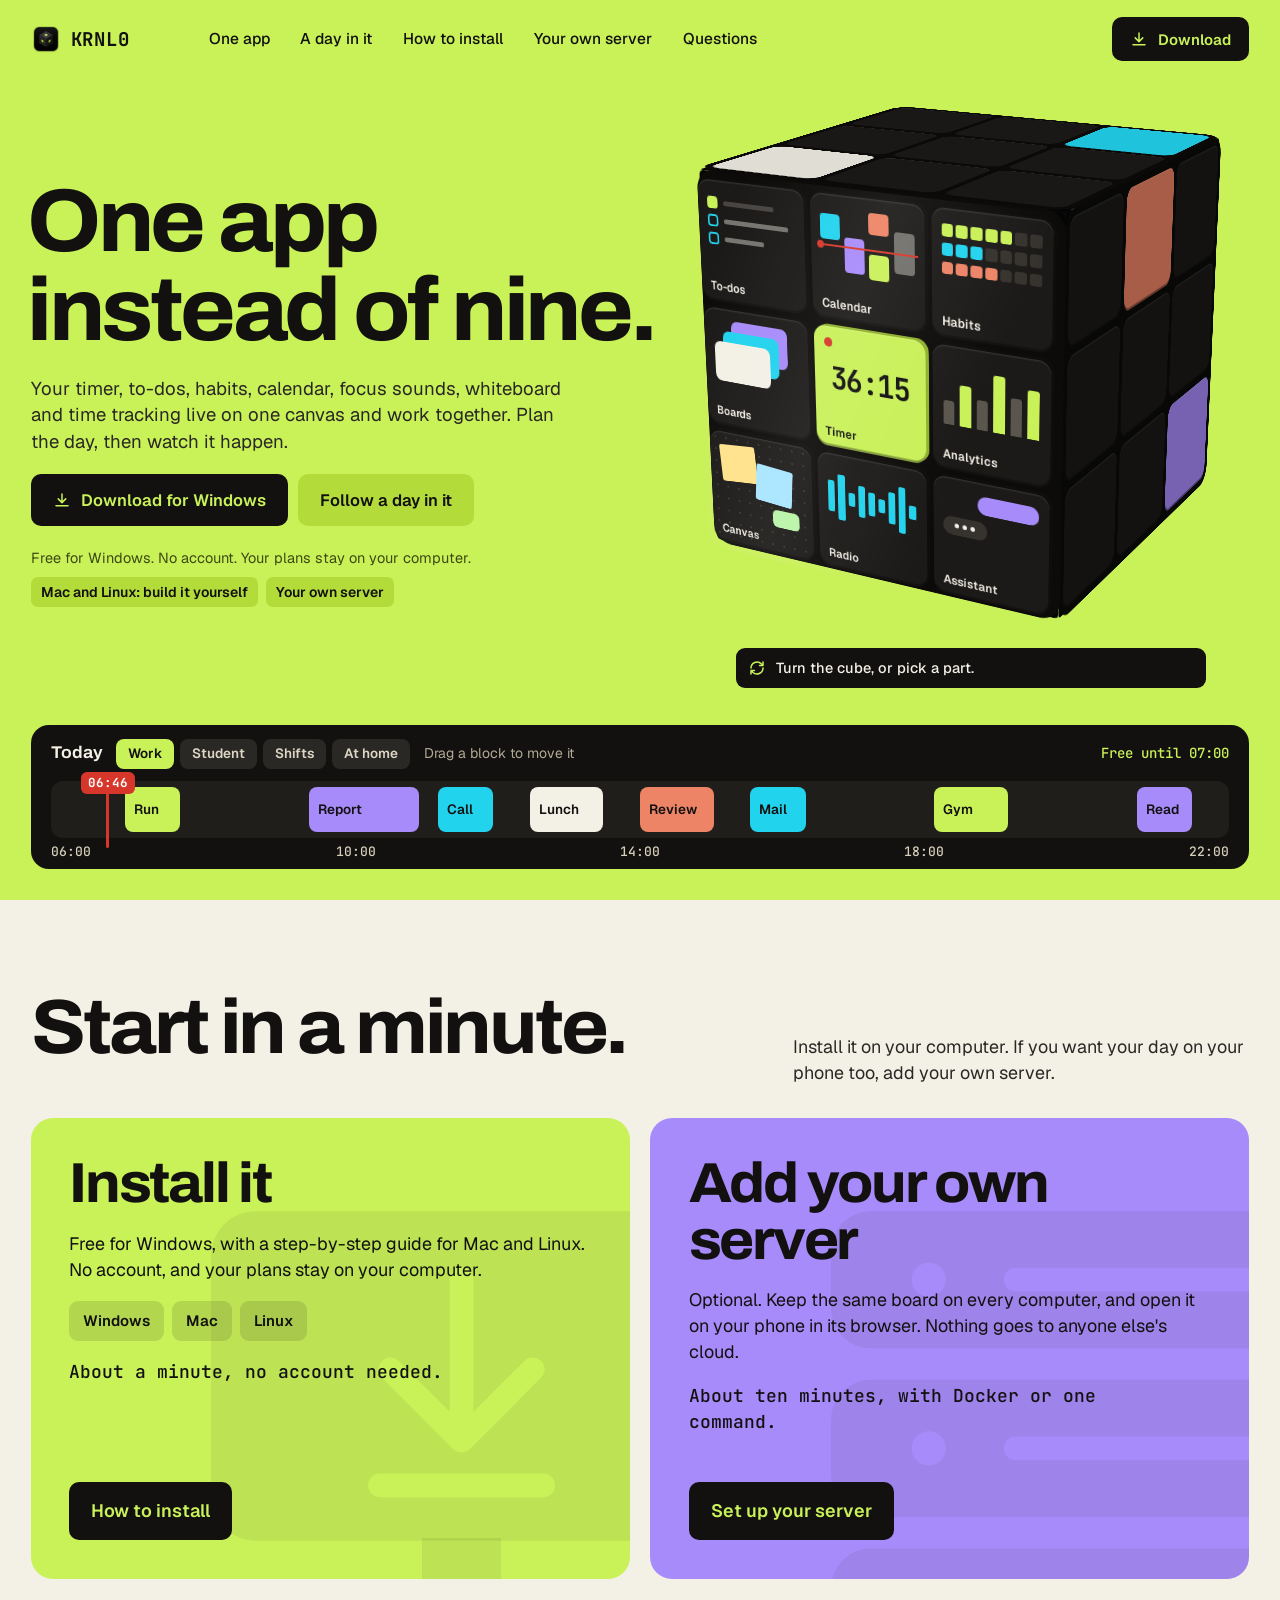
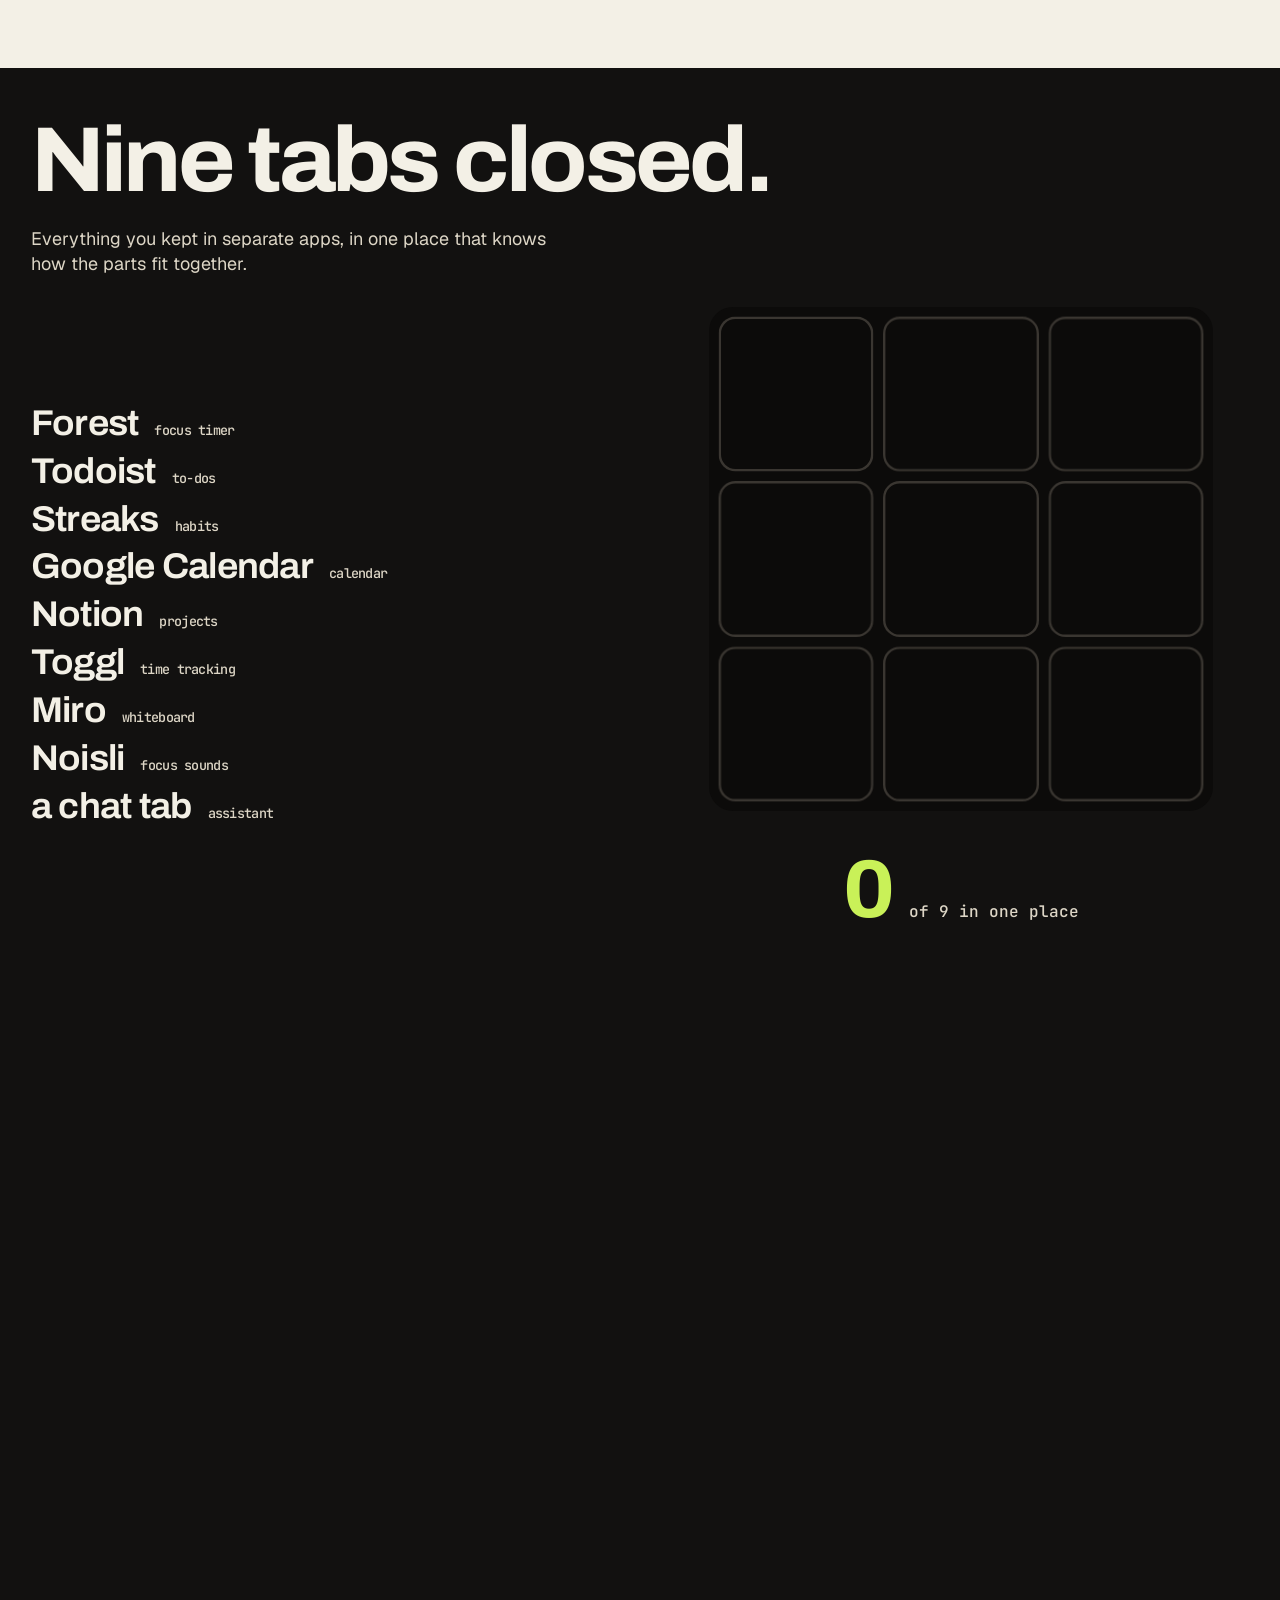
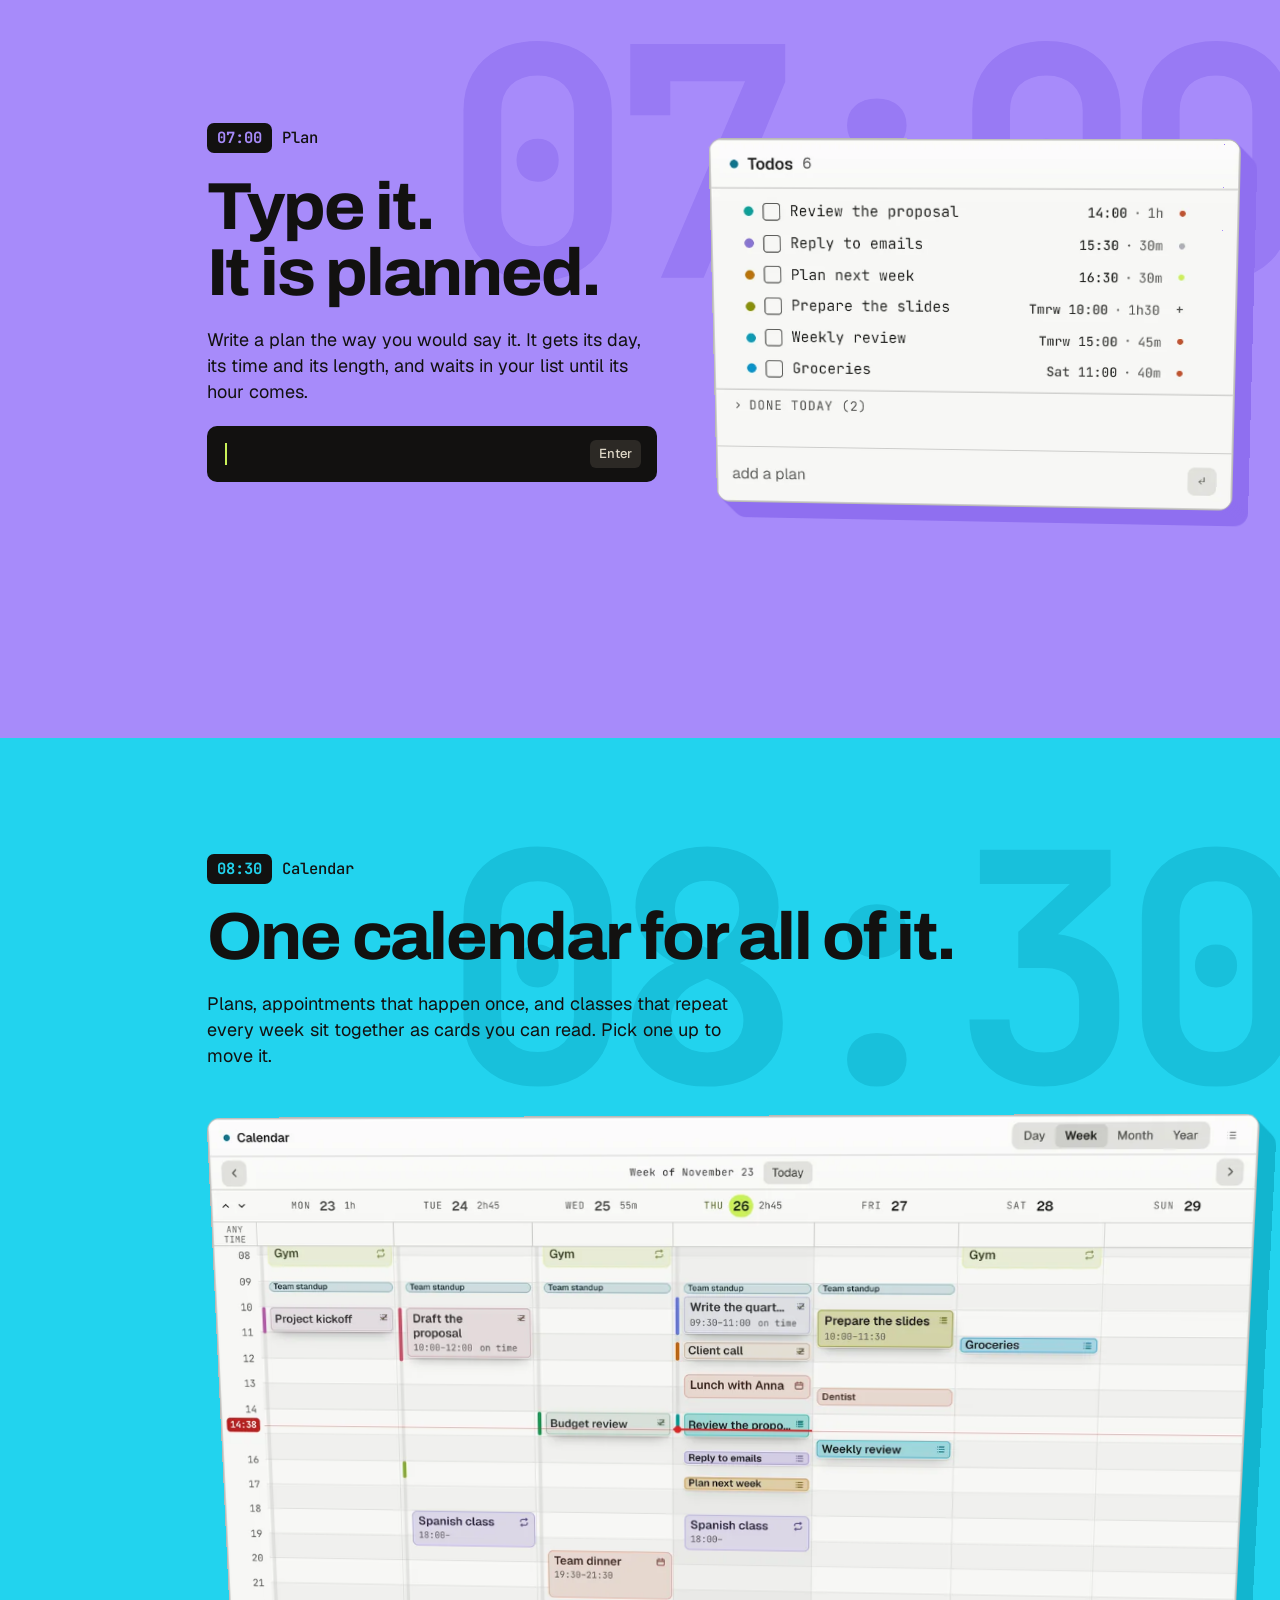
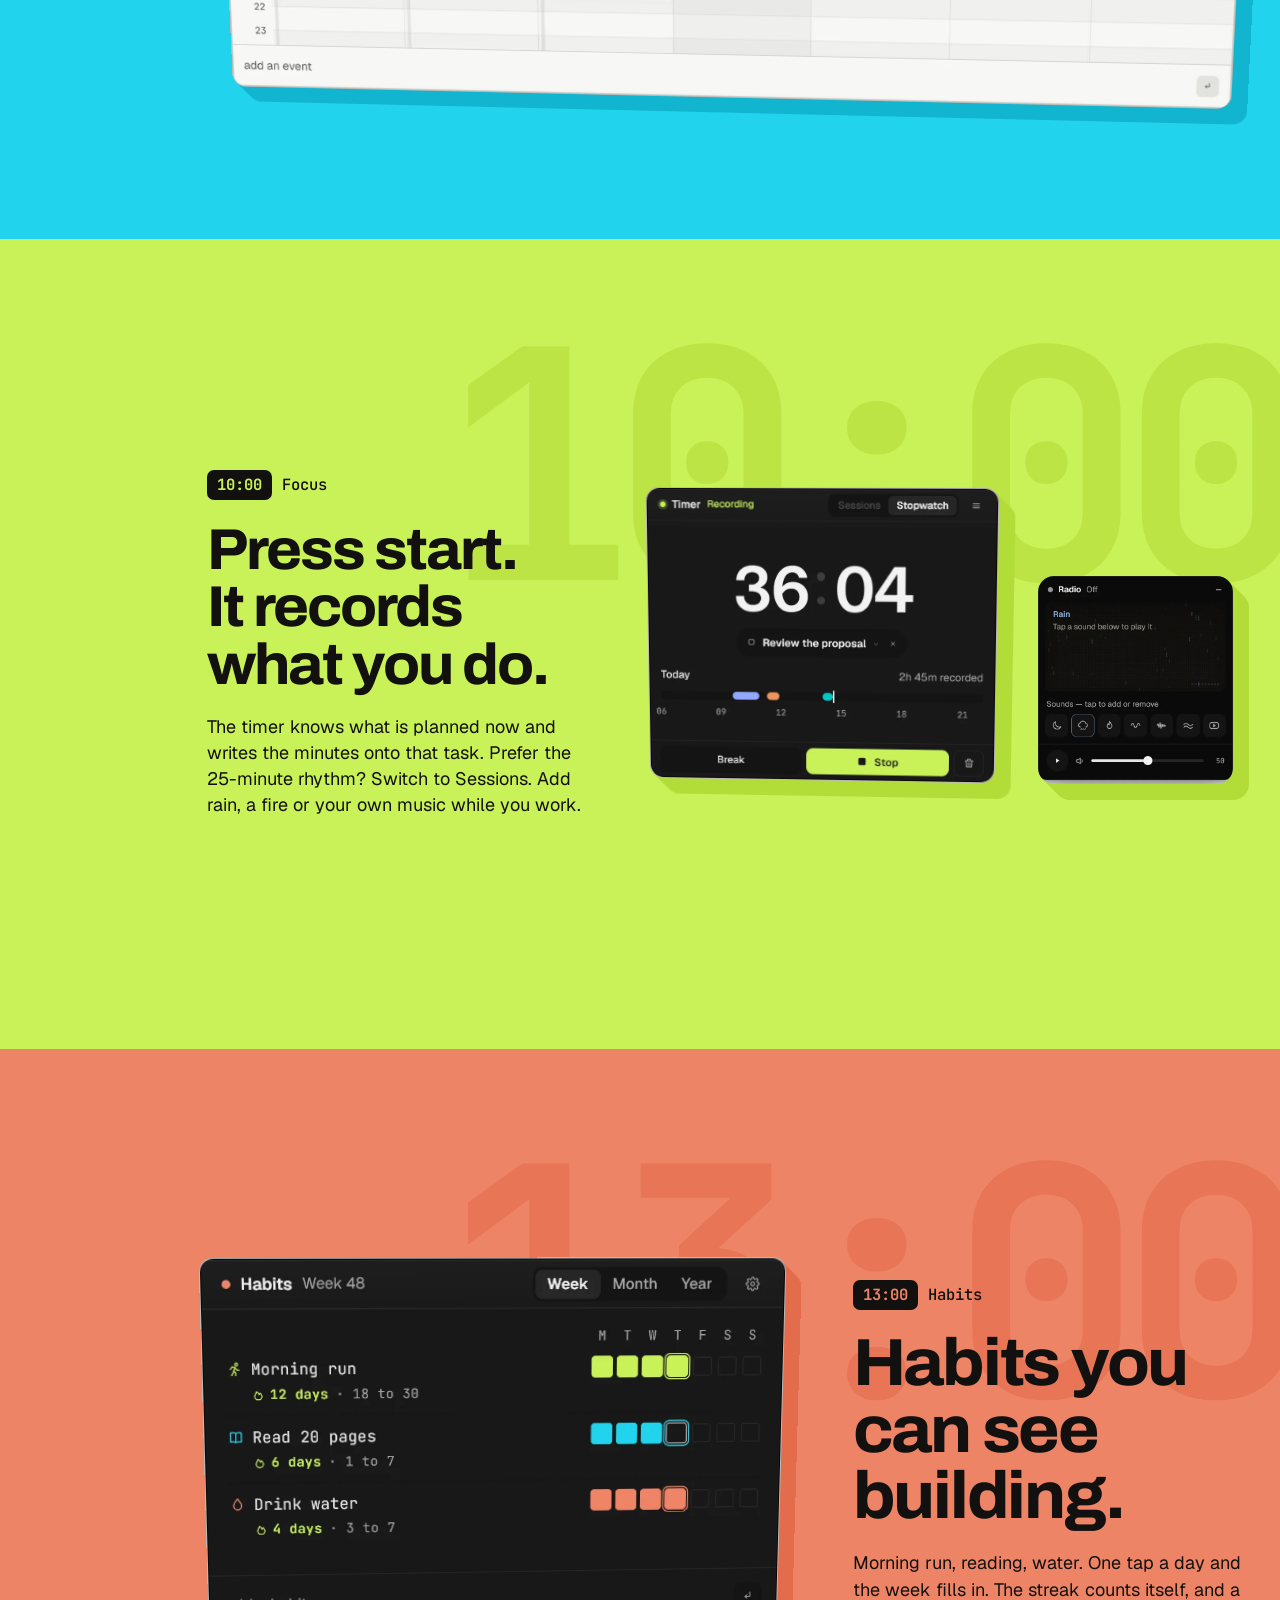
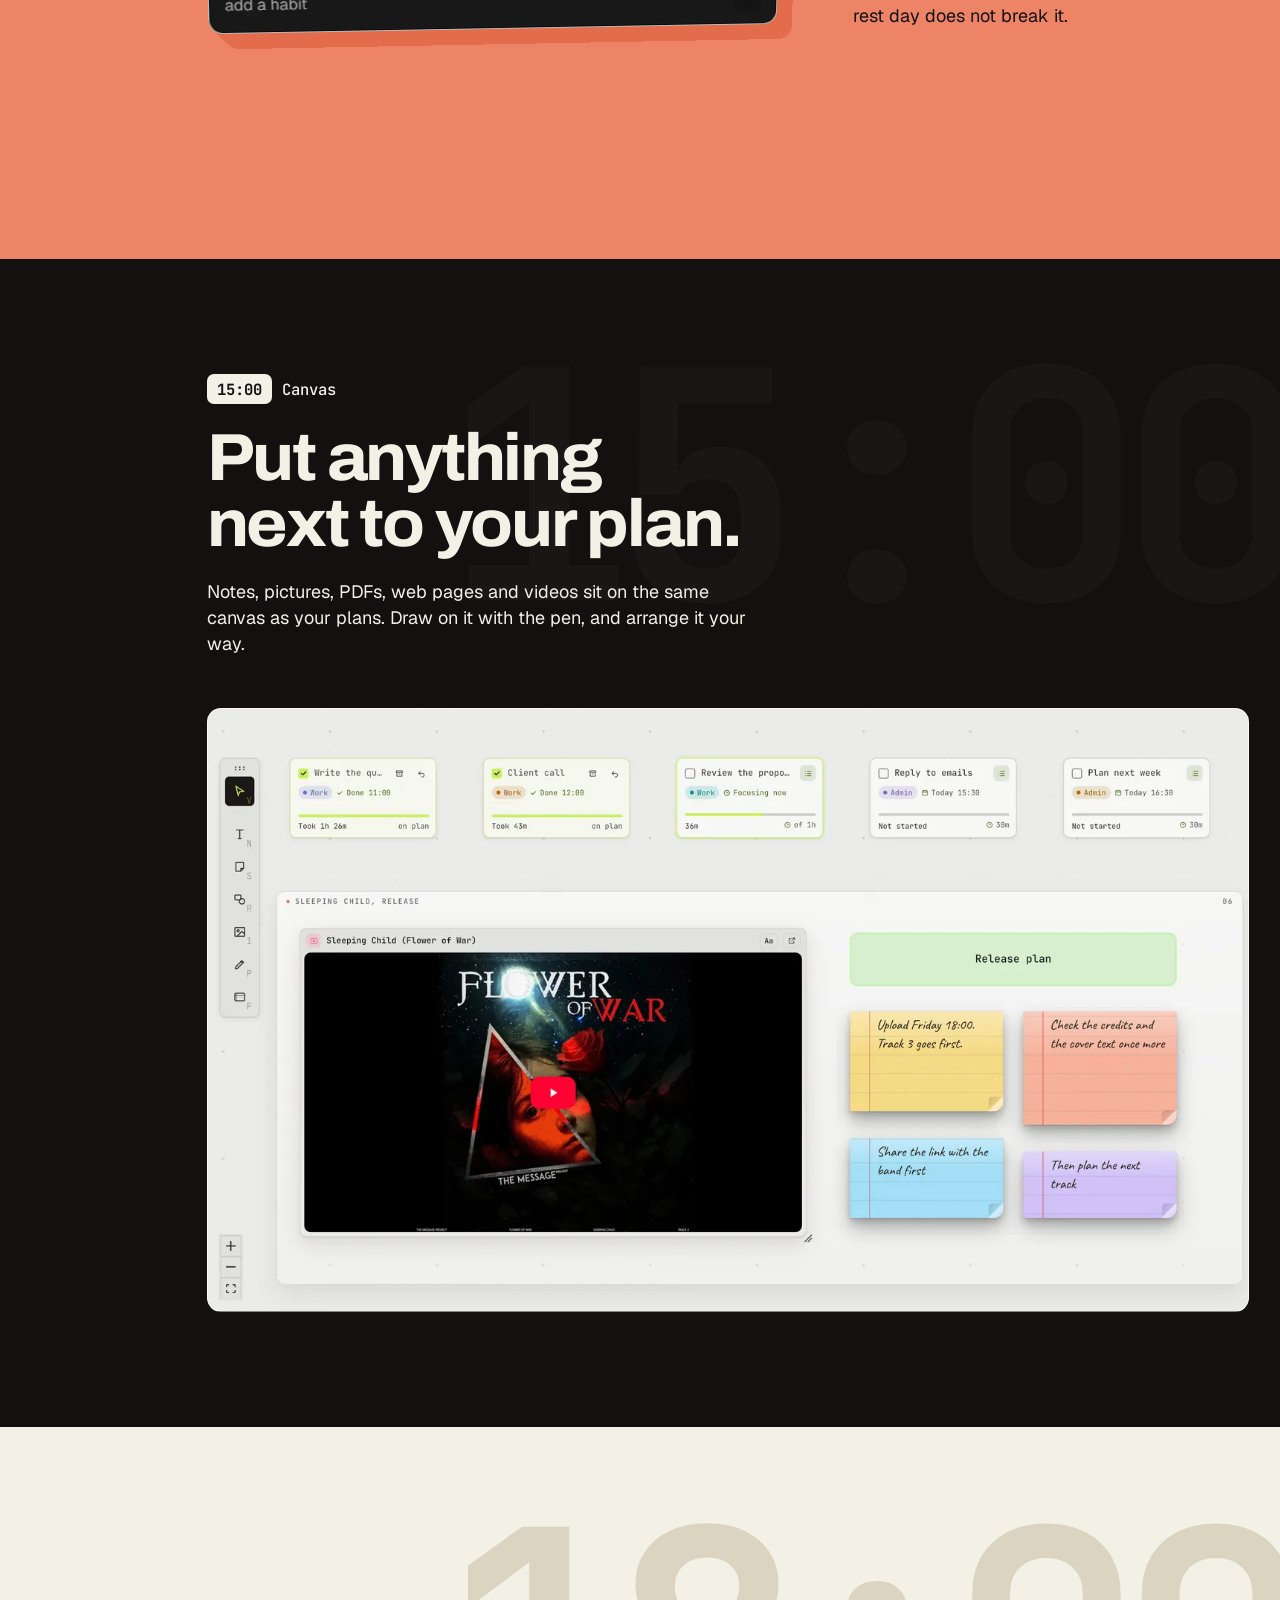
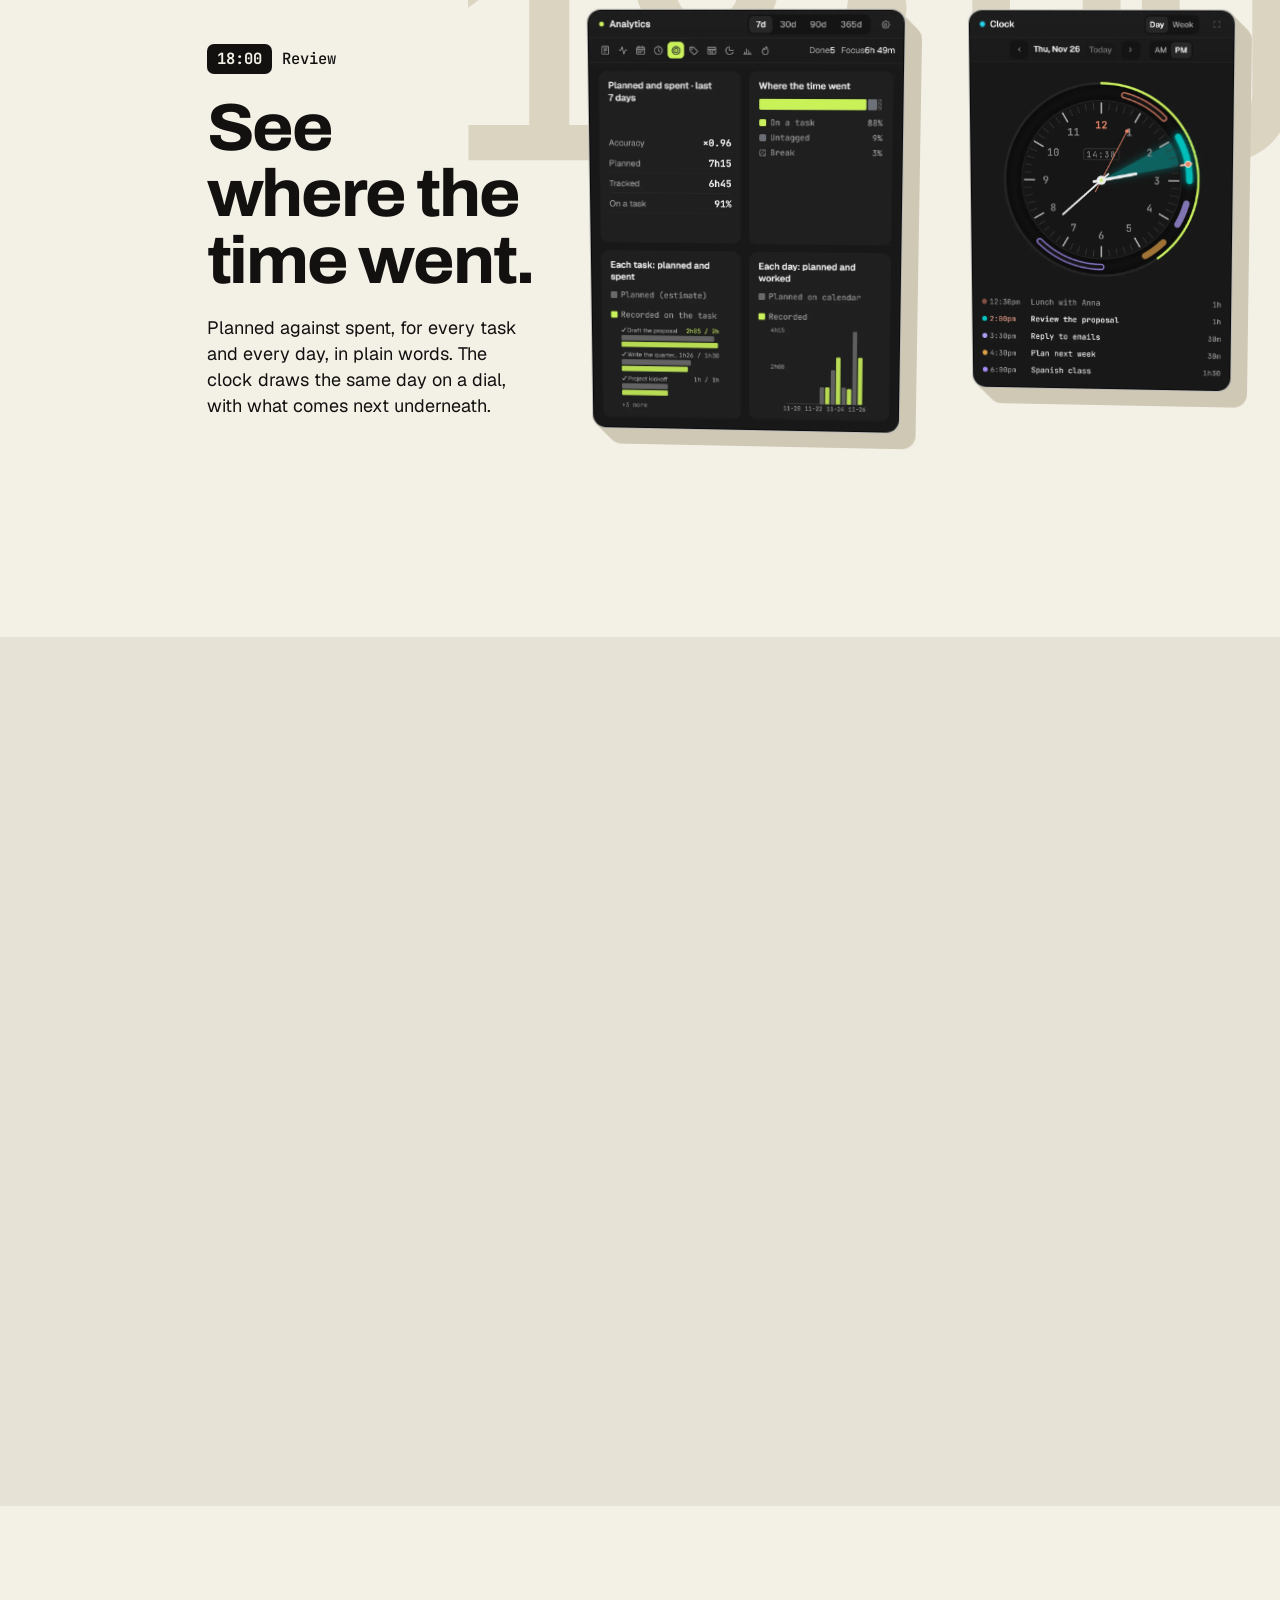
==== index.html @ 20a1cc2c "Merge pull request #6 from theMindDeveloper/chore/krnl0-0.16.0 chore(krnl0): version 0.16.0 and its " ====
<!doctype html>
<html lang="en">
<head>
<meta charset="utf-8">
<meta name="viewport" content="width=device-width, initial-scale=1">
<title>KRNL0: your whole day on one canvas</title>
<meta name="description" content="KRNL0 puts your timer, to-do list, habits, calendar, clock, focus sounds and time analytics on one canvas, working together. Free, no account, and your plans stay on your computer.">
<link rel="icon" href="assets/krnl0-logo-128.png">
<meta name="theme-color" content="#c9f158">
<meta name="color-scheme" content="light">
<meta name="author" content="theMindDeveloper">
<meta property="og:type" content="website">
<meta property="og:url" content="https://krnl0.com/">
<link rel="canonical" href="https://krnl0.com/">
<meta property="og:site_name" content="KRNL0">
<meta property="og:title" content="KRNL0: your whole day on one canvas">
<meta property="og:description" content="Timer, to-dos, habits, calendar, clock, focus sounds and analytics in one app, working together. Free, no account, and your plans stay on your computer.">
<meta property="og:image" content="https://krnl0.com/assets/og-3.jpg">
<meta property="og:image:width" content="1200">
<meta property="og:image:height" content="630">
<meta property="og:image:alt" content="KRNL0: plan the day, watch it happen. Timer, to-dos, habits, calendar, clock, radio and analytics on one canvas">
<meta name="twitter:card" content="summary_large_image">
<meta name="twitter:title" content="KRNL0: your whole day on one canvas">
<meta name="twitter:description" content="Timer, to-dos, habits, calendar and clock in one app. Free, no account, private.">
<meta name="twitter:image" content="https://krnl0.com/assets/og-3.jpg">
<meta http-equiv="Content-Security-Policy" content="default-src 'self'; script-src 'self' 'unsafe-inline'; style-src 'self' 'unsafe-inline'; font-src 'self' data:; img-src 'self' data: blob:; media-src 'self' blob:; frame-src 'self'; connect-src 'self' https://api.github.com; object-src 'none'; base-uri 'self'; form-action 'none'">
<meta name="referrer" content="strict-origin-when-cross-origin">
<link rel="apple-touch-icon" href="assets/krnl0-logo-180.png">

<link rel="preload" href="assets/fonts/archivo-latin.woff2" as="font" type="font/woff2" crossorigin>
<link rel="preload" href="assets/fonts/geist-latin.woff2" as="font" type="font/woff2" crossorigin>
<link rel="stylesheet" href="site.css?v=d5a4dc9a04">
<script>document.documentElement.classList.add('js')</script>
<script type="application/ld+json">{"@context":"https://schema.org","@type":"SoftwareApplication","name":"KRNL0","applicationCategory":"ProductivityApplication","operatingSystem":"Windows, macOS, Linux","offers":{"@type":"Offer","price":"0","priceCurrency":"EUR"},"description":"Timer, to-dos, habits, calendar, clock, focus sounds and analytics on one canvas, working together. Free, no account, and your plans stay on your computer.","author":{"@type":"Person","name":"theMindDeveloper","url":"https://github.com/theMindDeveloper"},"downloadUrl":"https://github.com/theMindDeveloper/krnl0/releases/latest","softwareVersion":"0.16.0"}</script>
</head>
<body>
<a class="skip" href="#main">Skip to content</a>

<header class="nav" id="top">
  <a class="brand" href="#top" aria-label="KRNL0, back to the top"><img src="assets/krnl0-logo-128.png" width="30" height="30" alt=""><span>KRNL0</span></a>
  <nav class="nav-links" aria-label="Main">
    <a href="#replaces">One app</a>
    <a href="#day">A day in it</a>
    <a href="download.html">How to install</a>
    <a href="server.html">Your own server</a>
    <a href="#faq">Questions</a>
  </nav>
  <button type="button" class="nav-menu" aria-label="More links" aria-expanded="false" aria-controls="nav-sheet"><svg viewBox="0 0 24 24" aria-hidden="true"><circle cx="5" cy="12" r="2"/><circle cx="12" cy="12" r="2"/><circle cx="19" cy="12" r="2"/></svg></button>
  <a class="btn btn-sm" href="download.html"><svg class="ico" viewBox="0 0 24 24" aria-hidden="true"><path d="M12 4v11M7 10.5l5 5 5-5M4 19.5h16"/></svg>Download</a>
  <div class="nav-sheet" id="nav-sheet" hidden>
    <a href="#replaces">One app</a>
    <a href="#day">A day in it</a>
    <a href="download.html">How to install</a>
    <a href="server.html">Your own server</a>
    <a href="#faq">Questions</a>
    <a href="privacy.html">Privacy</a>
  </div>
</header>

<main id="main">

<!-- ═══ HERO: the cube of nine apps, and a day you can drag ═══ -->
<section class="hero" aria-labelledby="title">
  <div class="hero-main">
    <div class="hero-copy">
      <h1 id="title" class="lines"><span class="line"><span data-line style="--i:0">One app</span></span> <span class="line"><span data-line style="--i:1">instead of nine.</span></span></h1>
      <p class="lead" data-load style="--d:420ms"><span class="lead-long">Your timer, to-dos, habits, calendar, focus sounds, whiteboard and time tracking live on one canvas and work together. Plan the day, then watch it happen.</span><span class="lead-short">Timer, to-dos, habits and calendar, together on one canvas.</span></p>
      <div class="actions" data-load style="--d:500ms">
        <a class="btn" data-dl href="https://github.com/theMindDeveloper/krnl0/releases/latest"><svg class="ico" viewBox="0 0 24 24" aria-hidden="true"><path d="M12 4v11M7 10.5l5 5 5-5M4 19.5h16"/></svg>Download for Windows</a>
        <a class="btn btn-onacid" href="#day">Follow a day in it</a>
      </div>
      <p class="meta" data-load style="--d:560ms">Free for Windows. No account. Your plans stay on your computer.<span class="meta-links"><a class="chip-link" href="download.html">Mac and Linux: build it yourself</a><a class="chip-link" href="server.html">Your own server</a></span></p>
    </div>

    <div class="cube-col">
      <div class="cube-scene" id="cube-scene">
        <div class="cube-floor" aria-hidden="true"></div>
        <div class="cube" id="cube" role="group" aria-label="The nine parts of KRNL0 on one cube. Drag to turn it, or pick a part.">
          <div class="face f-front">
            <a class="t t-todo" href="#plan" data-tile="todo" data-say="To-dos: every plan has its day, its time and its length"><span class="row done"><i></i><b style="width:58%"></b></span><span class="row tick"><i></i><b style="width:74%"></b></span><span class="row"><i></i><b style="width:46%"></b></span><em>To-dos</em></a>
            <a class="t t-cal" href="#calendar" data-tile="cal" data-say="Calendar: plans, events and classes on one calendar"><span class="grid"><i class="b1"></i><i class="b2"></i><i class="b3"></i><i class="b4"></i><i class="b5"></i><u></u></span><em>Calendar</em></a>
            <a class="t t-habit" href="#habits" data-tile="habit" data-say="Habits: one tap a day, and the streak counts itself"><span class="sq a"><i class="on"></i><i class="on"></i><i class="on"></i><i class="on"></i><i class="on"></i><i class="pop"></i><i></i></span><span class="sq c"><i class="on"></i><i class="on"></i><i class="on"></i><i class="pop"></i><i></i><i></i><i></i></span><span class="sq r"><i class="on"></i><i class="on"></i><i class="on"></i><i class="on"></i><i class="pop"></i><i></i><i></i></span><em>Habits</em></a>
            <a class="t t-boards" href="#canvas" data-tile="boards" data-say="Boards: one board per project, each with its own plans"><span class="stack"><i></i><i></i><i></i></span><em>Boards</em></a>
            <a class="t t-timer" href="#focus" data-tile="timer" data-say="Timer: it records what you are doing, minute by minute"><span class="rec"></span><strong class="digits" data-digits>36:12</strong><em>Timer</em></a>
            <a class="t t-stats" href="#review" data-tile="stats" data-say="Analytics: planned against spent, in plain words"><span class="bars"><i style="--h:38%"></i><i style="--h:64%"></i><i style="--h:46%"></i><i style="--h:88%"></i><i style="--h:58%"></i><i style="--h:74%"></i></span><em>Analytics</em></a>
            <a class="t t-canvas" href="#canvas" data-tile="canvas" data-say="Canvas: notes, pictures and files next to your plans"><span class="note n1"></span><span class="note n2"></span><span class="note n3"></span><em>Canvas</em></a>
            <a class="t t-radio" href="#focus" data-tile="radio" data-say="Radio: rain, fire or your own music while you work"><span class="wave"><i></i><i></i><i></i><i></i><i></i><i></i><i></i><i></i><i></i></span><em>Radio</em></a>
            <a class="t t-ask" href="#faq" data-tile="ask" data-say="Assistant: ask in plain words, if you like"><span class="bub you"></span><span class="bub it"><i></i><i></i><i></i></span><em>Assistant</em></a>
          </div>
          <div class="face f-top" aria-hidden="true"><i></i><i></i><i class="k-cyan"></i><i></i><i></i><i></i><i class="k-paper"></i><i></i><i></i></div>
          <div class="face f-right" aria-hidden="true"><i></i><i class="k-rust"></i><i></i><i></i><i></i><i></i><i></i><i></i><i class="k-purple"></i></div>
          <div class="face f-left" aria-hidden="true"><i class="k-purple"></i><i></i><i></i><i></i><i class="k-acid"></i><i></i><i></i><i></i><i class="k-cyan"></i></div>
          <div class="face f-back" aria-hidden="true"><i></i><i class="k-cyan"></i><i></i><b class="wm">KRNL0</b><b class="ver">Version <span data-krnl-v>0.16.0</span></b><i class="k-rust"></i></div>
          <div class="face f-bottom" aria-hidden="true"><i></i><i></i><i></i><i class="k-rust"></i><i></i><i class="k-paper"></i><i></i><i></i><i></i></div>
          <div class="core" aria-hidden="true"><i></i><i></i><i></i><i></i><i></i><i></i><b></b><b></b><b></b><b></b><b></b><b></b><b></b><b></b></div>
        </div>
      </div>
      <p class="cube-say" id="cube-say" aria-live="off"><svg viewBox="0 0 24 24" aria-hidden="true"><path d="M4 12a8 8 0 0 1 13.7-5.6L20 8.6M20 4v4.6h-4.6M20 12a8 8 0 0 1-13.7 5.6L4 15.4M4 20v-4.6h4.6"/></svg><span>Turn the cube, or pick a part.</span></p>
    </div>
  </div>

  <div class="strip" id="strip" data-load style="--d:640ms">
    <div class="strip-head"><b>Today</b><div class="strip-set" role="group" aria-label="Show a different day"><button type="button" data-set="work" aria-pressed="true">Work</button><button type="button" data-set="student" aria-pressed="false">Student</button><button type="button" data-set="shifts" aria-pressed="false">Shifts</button><button type="button" data-set="home" aria-pressed="false">At home</button></div><span class="strip-hint">Drag a block to move it</span><output class="strip-out" id="strip-out">Review the proposal, 14:00 to 15:00</output></div>
    <div class="strip-pan"><div class="strip-in">
    <div class="strip-track" id="strip-track">
      <button type="button" class="blk" data-s="7" data-e="7.75" style="--s:7;--e:7.75;--c:var(--acid)" data-n="Run">Run</button>
      <button type="button" class="blk" data-s="9.5" data-e="11" style="--s:9.5;--e:11;--c:var(--purple)" data-n="Quarterly report">Report</button>
      <button type="button" class="blk" data-s="11.25" data-e="12" style="--s:11.25;--e:12;--c:var(--cyan)" data-n="Client call">Call</button>
      <button type="button" class="blk" data-s="12.5" data-e="13.5" style="--s:12.5;--e:13.5;--c:var(--paper)" data-n="Lunch with Anna">Lunch</button>
      <button type="button" class="blk" data-s="14" data-e="15" style="--s:14;--e:15;--c:var(--rust)" data-n="Review the proposal">Review</button>
      <button type="button" class="blk" data-s="15.5" data-e="16.25" style="--s:15.5;--e:16.25;--c:var(--cyan)" data-n="Emails">Mail</button>
      <button type="button" class="blk" data-s="18" data-e="19" style="--s:18;--e:19;--c:var(--acid)" data-n="Gym">Gym</button>
      <button type="button" class="blk" data-s="20.75" data-e="21.5" style="--s:20.75;--e:21.5;--c:var(--purple)" data-n="Read">Read</button>
      <b class="strip-now" id="strip-now" aria-hidden="true">now</b>
    </div>
    <div class="strip-scale" aria-hidden="true"><span>06:00</span><span>10:00</span><span>14:00</span><span>18:00</span><span>22:00</span></div>
    </div></div>
    <p class="strip-note">Drag a block, or swipe to see the whole day.</p>
  </div>
</section>

<!-- ═══ TWO WAYS TO START ═══ -->
<section class="start" id="start" aria-labelledby="start-h">
  <div class="start-head">
    <h2 id="start-h">Start in a minute.</h2>
    <p>Install it on your computer. If you want your day on your phone too, add your own server.</p>
  </div>
  <div class="start-cards">
    <article class="start-card c1">
      <svg class="start-art art-install" viewBox="0 0 400 380" aria-hidden="true" focusable="false">
        <rect x="10" y="10" width="380" height="250" rx="34"/>
        <rect x="170" y="258" width="60" height="56" />
        <rect x="100" y="306" width="200" height="30" rx="15"/>
        <path class="art-cut" d="M200 62v122M146 130l54 54 54-54M138 218h124"/>
      </svg>
      <h3>Install it</h3>
      <p>Free for Windows, with a step-by-step guide for Mac and Linux. No account, and your plans stay on your computer.</p>
      <div class="start-chips"><a href="download.html#windows">Windows</a><a href="download.html#mac">Mac</a><a href="download.html#linux">Linux</a></div>
      <p class="start-time">About a minute, no account needed.</p>
      <a class="btn" href="download.html">How to install</a>
    </article>
    <article class="start-card c2">
      <svg class="start-art art-server" viewBox="0 0 400 380" aria-hidden="true" focusable="false">
        <rect x="10" y="10" width="380" height="104" rx="30"/>
        <rect x="10" y="138" width="380" height="104" rx="30"/>
        <rect x="10" y="266" width="380" height="104" rx="30"/>
        <g class="art-cut"><path d="M150 62h190M150 190h190M150 318h190"/><circle class="art-dot" cx="84" cy="62" r="13"/><circle class="art-dot" cx="84" cy="190" r="13"/><circle class="art-dot" cx="84" cy="318" r="13"/></g>
      </svg>
      <h3>Add your own server</h3>
      <p>Optional. Keep the same board on every computer, and open it on your phone in its browser. Nothing goes to anyone else's cloud.</p>
      <p class="start-time">About ten minutes, with Docker or one command.</p>
      <a class="btn" href="server.html">Set up your server</a>
    </article>
  </div>
</section>

<!-- ═══ ONE APP INSTEAD OF NINE ═══ -->
<section class="nine" id="replaces" aria-labelledby="nine-h">
  <div class="nine-pin">
    <div class="nine-head">
      <h2 id="nine-h">Nine tabs closed.</h2>
      <p>Everything you kept in separate apps, in one place that knows how the parts fit together.</p>
    </div>
    <div class="nine-cols">
      <ol class="was" aria-label="Apps you may be using today">
        <li><s>Forest</s><span>focus timer</span></li>
        <li><s>Todoist</s><span>to-dos</span></li>
        <li><s>Streaks</s><span>habits</span></li>
        <li><s>Google Calendar</s><span>calendar</span></li>
        <li><s>Notion</s><span>projects</span></li>
        <li><s>Toggl</s><span>time tracking</span></li>
        <li><s>Miro</s><span>whiteboard</span></li>
        <li><s>Noisli</s><span>focus sounds</span></li>
        <li><s>a chat tab</s><span>assistant</span></li>
      </ol>
      <div class="one">
        <div class="grid9-fit fit" style="--w:420;--h:420">
          <ul class="grid9" aria-label="The parts of KRNL0">
            <li data-tile="todo" data-k="1">To-dos</li>
            <li data-tile="cal" data-k="3">Calendar</li>
            <li data-tile="habit" data-k="2">Habits</li>
            <li data-tile="boards" data-k="4">Boards</li>
            <li data-tile="timer" data-k="0">Timer</li>
            <li data-tile="stats" data-k="5">Analytics</li>
            <li data-tile="canvas" data-k="6">Canvas</li>
            <li data-tile="radio" data-k="7">Radio</li>
            <li data-tile="ask" data-k="8">Assistant</li>
          </ul>
        </div>
        <p class="one-foot"><b class="one-n">9</b> of 9 in one place</p>
      </div>
    </div>
  </div>
</section>

<!-- ═══ A DAY IN IT ═══ -->
<section class="day" id="day" aria-label="A day in KRNL0">
  <aside class="rail off" aria-hidden="true">
    <div class="rail-in">
      <ol>
        <li data-t="07:00">Plan</li>
        <li data-t="08:30">Calendar</li>
        <li data-t="10:00">Focus</li>
        <li data-t="13:00">Habits</li>
        <li data-t="15:00">Canvas</li>
        <li data-t="18:00">Review</li>
      </ol>
      <b class="rail-now">07:00</b>
    </div>
  </aside>

  <article class="ch ch-plan" id="plan" data-time="07:00" data-end="08:30" style="--field:var(--purple);--deep:#8F6FF0;--on:var(--ink)">
    <p class="ch-big" aria-hidden="true">07:00</p>
    <div class="ch-grid split">
      <div class="ch-copy">
        <p class="ch-time"><b>07:00</b> Plan</p>
        <h2 data-rise>Type it.<br>It is planned.</h2>
        <p data-rise>Write a plan the way you would say it. It gets its day, its time and its length, and waits in your list until its hour comes.</p>
        <div class="typer" data-typer data-rise role="img" aria-label="An example: typing Gym tomorrow 18:00 1h adds a plan called Gym, tomorrow at 18:00, for one hour">
          <div class="typer-bar"><span class="typer-text">Gym tomorrow 18:00 1h</span><i class="typer-caret"></i><kbd>Enter</kbd></div>
          <div class="typer-card is-on"><b class="tc-name">Gym</b><span class="tc-chip tc-day">Tomorrow</span><span class="tc-chip tc-time">18:00</span><span class="tc-chip tc-len">1h</span></div>
        </div>
      </div>
      <div class="ch-media" data-settle>
        <div class="depth"><div class="win"><div class="live fit" style="--w:440;--h:311"><img src="assets/live/todo-light.webp" alt="The KRNL0 To-dos list: three plans left today, each with its time and length" width="520" height="440" loading="lazy"><iframe data-src="app/index.html?solo=todo&amp;theme=light" title="The real KRNL0 To-dos. Type a plan into its field." width="520" height="440"></iframe></div></div></div>
      </div>
    </div>
  </article>

  <article class="ch ch-cal" id="calendar" data-time="08:30" data-end="10:00" style="--field:var(--cyan);--deep:#12B5CF;--on:var(--ink)">
    <p class="ch-big" aria-hidden="true">08:30</p>
    <div class="ch-grid wide">
      <div class="ch-copy row">
        <div>
          <p class="ch-time"><b>08:30</b> Calendar</p>
          <h2 data-rise>One calendar for all of it.</h2>
        </div>
        <p data-rise>Plans, appointments that happen once, and classes that repeat every week sit together as cards you can read. Pick one up to move it.</p>
      </div>
      <div class="ch-media" data-settle>
        <div class="depth"><div class="win"><div class="live fit pan" style="--w:1120;--h:640"><img src="assets/live/calendar-light.webp" alt="The KRNL0 Calendar in week view: plans, a dentist appointment, a team dinner, standups and a Spanish class that repeat" width="1120" height="640" loading="lazy"><iframe data-src="app/index.html?solo=calendar&amp;theme=light" title="The real KRNL0 Calendar" width="1120" height="640"></iframe></div></div></div>
      </div>
    </div>
  </article>

  <article class="ch ch-focus" id="focus" data-time="10:00" data-end="13:00" style="--field:var(--acid);--deep:#B2DC38;--on:var(--ink)">
    <p class="ch-big" aria-hidden="true">10:00</p>
    <div class="ch-grid duo">
      <div class="ch-copy">
        <p class="ch-time"><b>10:00</b> Focus</p>
        <h2 data-rise>Press start. It records what you do.</h2>
        <p data-rise>The timer knows what is planned now and writes the minutes onto that task. Prefer the 25-minute rhythm? Switch to Sessions. Add rain, a fire or your own music while you work.</p>
      </div>
      <div class="ch-media pair" data-settle>
        <div class="depth"><div class="win"><div class="live fit" style="--w:440;--h:372"><img src="assets/live/pomo-dark.webp" alt="The KRNL0 Timer recording 36 minutes on the task Review the proposal" width="520" height="440" loading="lazy"><iframe data-src="app/index.html?solo=pomo" title="The real KRNL0 Timer, recording" width="520" height="440"></iframe></div></div></div>
        <div class="radio-slot"><div class="live fit" style="--w:300;--h:320"><img src="assets/live/radio.webp" alt="The KRNL0 Ambient Radio: rain, fire, synth, noise or a YouTube link" width="300" height="320" loading="lazy"><iframe data-src="app/index.html?solo=radio&amp;fit=1" title="The real KRNL0 Ambient Radio. Pick a sound and press play." width="300" height="320" allow="autoplay"></iframe></div></div>
      </div>
    </div>
  </article>

  <article class="ch ch-habit" id="habits" data-time="13:00" data-end="15:00" style="--field:var(--rust);--deep:#E26C4C;--on:var(--ink)">
    <p class="ch-big" aria-hidden="true">13:00</p>
    <div class="ch-grid split flip">
      <div class="ch-media" data-settle>
        <div class="depth"><div class="win"><div class="live fit" style="--w:480;--h:310"><img src="assets/live/habit-dark.webp" alt="The KRNL0 Habits window: Morning run on a 12-day streak, Read 20 pages, Drink water" width="560" height="400" loading="lazy"><iframe data-src="app/index.html?solo=habit" title="The real KRNL0 Habits. Tick today's square." width="560" height="400"></iframe></div></div></div>
      </div>
      <div class="ch-copy">
        <p class="ch-time"><b>13:00</b> Habits</p>
        <h2 data-rise>Habits you can see building.</h2>
        <p data-rise>Morning run, reading, water. One tap a day and the week fills in. The streak counts itself, and a rest day does not break it.</p>
      </div>
    </div>
  </article>

  <article class="ch ch-canvas" id="canvas" data-time="15:00" data-end="18:00" data-ink="light" style="--field:var(--ink);--deep:#1D1B19;--on:var(--paper)">
    <p class="ch-big" aria-hidden="true">15:00</p>
    <div class="ch-grid wide">
      <div class="ch-copy row">
        <div>
          <p class="ch-time"><b>15:00</b> Canvas</p>
          <h2 data-rise>Put anything next to your plan.</h2>
        </div>
        <p data-rise>Notes, pictures, PDFs, web pages and videos sit on the same canvas as your plans. Draw on it with the pen, and arrange it your way.</p>
      </div>
      <div class="ch-media" data-open>
        <div class="win"><div class="live fit pan" style="--w:1280;--h:740"><img src="assets/live/canvas-light.webp" alt="The KRNL0 canvas: today's plan cards in a row, and under them one project in a frame: the album cover, the song as a playing video, and notes" width="1280" height="740" loading="lazy"><iframe data-src="app/index.html?solo=canvas&amp;theme=light" title="The real KRNL0 canvas. Drag a note." width="1280" height="740"></iframe></div></div>
      </div>
    </div>
  </article>

  <article class="ch ch-review" id="review" data-time="18:00" data-end="22:00" style="--field:var(--paper);--deep:#E4DFD0;--on:var(--ink)">
    <p class="ch-big" aria-hidden="true">18:00</p>
    <div class="ch-grid trio">
      <div class="ch-copy">
        <p class="ch-time"><b>18:00</b> Review</p>
        <h2 data-rise>See where the time went.</h2>
        <p data-rise>Planned against spent, for every task and every day, in plain words. The clock draws the same day on a dial, with what comes next underneath.</p>
      </div>
      <div class="ch-media" data-settle>
        <div class="depth"><div class="win"><div class="live fit" style="--w:460;--h:625"><img src="assets/live/analytics-dark.webp" alt="KRNL0 Analytics: planned and spent time for the last seven days, and where the time went" width="560" height="760" loading="lazy"><iframe data-src="app/index.html?solo=analytics" title="The real KRNL0 Analytics" width="560" height="760"></iframe></div></div></div>
      </div>
      <div class="ch-media" data-settle>
        <div class="depth"><div class="win"><div class="live fit" style="--w:400;--h:583"><img src="assets/live/clock-dark.webp" alt="The KRNL0 Clock: the day's plans around a clock face" width="480" height="700" loading="lazy"><iframe data-src="app/index.html?solo=clock" title="The real KRNL0 Clock" width="480" height="700"></iframe></div></div></div>
      </div>
    </div>
  </article>
</section>

<!-- ═══ ON YOUR PHONE ═══ -->
<section class="phone" id="phone" aria-labelledby="phone-h">
  <div class="phone-copy">
    <h2 id="phone-h" data-rise>Your day, on your phone too.</h2>
    <p data-rise>Keep your boards in step with a small server you run at home. Every computer you connect shows the same day, and your phone opens it in its browser. Nothing goes to anyone else's cloud.</p>
    <a class="btn" href="server.html" data-rise>Set up your server</a>
  </div>
  <figure class="phone-pics" data-settle>
    <img src="assets/stills/srv-phone-today.webp" width="390" height="844" loading="lazy" alt="KRNL0 on a phone: Today, with the timer, the next plan and the habits">
    <img src="assets/stills/srv-ipad.webp" width="1024" height="768" loading="lazy" alt="KRNL0 on a tablet: Today in two columns with a side rail">
  </figure>
</section>

<!-- ═══ NEW ═══ -->
<section class="news" id="new" aria-labelledby="new-h">
  <div class="news-head">
    <p class="ver-chip" data-rise>v<span data-krnl-v>0.16.0</span></p>
    <h2 id="new-h" data-rise>What's new</h2>
    <p data-rise>Your Google and iPhone calendars beside your plans, and your plans on your phone.</p>
    <a class="btn btn-quiet" href="https://github.com/theMindDeveloper/krnl0/releases/latest" data-rise>All the release notes</a>
  </div>
  <ul class="news-list">
    <li data-rise><b>Your other calendars, right here</b><span>Sign in with Google or Apple once, and their events sit on your Calendar next to your plans, outlined so you can tell them apart. KRNL0 never changes them.</span></li>
    <li data-rise><b>Your plans on your phone</b><span>KRNL0 can keep a calendar called KRNL0 in your Google or iPhone calendar. Move or delete a plan on your phone and KRNL0 follows.</span></li>
    <li data-rise><b>Today fits one screen</b><span>On your phone, Today shows the date, your day on the clock and one timer, with no scrolling. Your to-dos have their own tab.</span></li>
    <li data-rise><b>Any calendar link or file</b><span>Add a school or work calendar by its link, or bring in an .ics file. Your plans can go out as one too, for any other calendar app.</span></li>
    <li data-rise><b>A calmer top bar</b><span>It stays still while KRNL0 saves, and folds neatly when the window is narrow.</span></li>
    <li data-rise><b>Shown, not told</b><span>A new tutorial with voice, Your other calendars: Help, then Tutorials.</span></li>
    <li data-rise><b>Privacy in plain words</b><span>What KRNL0 does with your calendars, and what it never does, on one short page: Privacy, at the bottom.</span></li>
  </ul>
</section>

<!-- ═══ QUESTIONS ═══ -->
<section class="faq" id="faq" aria-labelledby="faq-h">
  <div class="faq-head"><h2 id="faq-h" data-rise>Fair questions</h2><p data-rise>Not answered here?</p><a class="btn btn-ghost" href="https://github.com/theMindDeveloper/krnl0/issues" data-rise>Ask on GitHub</a><p class="faq-line" data-rise>Free for Windows. No account. Your plans stay on your computer.</p></div>
  <div class="faq-list">
    <details open><summary>Is it free?</summary><p>Yes. KRNL0 costs nothing: no subscription, no trial, no account. The code is public, so anyone can see how it works, and every release becomes fully open source two years after it ships.</p></details>
    <details><summary>Does it need the internet?</summary><p>No. Everything is saved in one file on your own computer. No account, no tracking, no cloud. Close it, open it next week, and your day is exactly where you left it.</p></details>
    <details><summary>Which computers does it run on?</summary><p>Windows has an installer today, and from then on KRNL0 updates itself. On macOS and Linux you can build it yourself from the source code on GitHub.</p></details>
    <details><summary>Can I use it on my phone?</summary><p>Yes, with your own KRNL0 server. It keeps your computers on the same board and opens it in your phone's browser. Setting one up takes about ten minutes, and the Server page shows how.</p></details>
    <details><summary>Do I need AI?</summary><p>No. Every part works on its own. If you use Claude, you can ask it to plan or move things for you, with your own Claude plan.</p></details>
    <details><summary>Can I change how it looks?</summary><p>Yes. Pick a style, Paper or Pro, choose a frame, and switch between light and dark whenever you like.</p></details>
    <details><summary>Where is my data?</summary><p>Your whole board is one file in Documents/krnl0 on your computer. Copy it to back it up, or move it to another computer.</p></details>
    <details><summary>What happens to finished tasks?</summary><p>They move to a Done list, then to an Archive grouped by day. Nothing is deleted, and the time you spent stays in your analytics.</p></details>
    <details><summary>Is it only for students?</summary><p>No. It started as a university project, and it is for anyone who wants their day in one place: work, study, training, chores, all of it.</p></details>
  </div>
</section>

<!-- ═══ DOWNLOAD ═══ -->
<section class="cta" id="get" aria-labelledby="cta-h">
  <p class="ch-big" aria-hidden="true">22:00</p>
  <div class="done-strip" data-settle aria-hidden="true"><div class="rowb"><i style="--c:var(--ink);--f:1.4;--n:0"></i><i style="--c:var(--cyan);--f:1;--n:1"></i><i style="--c:var(--rust);--f:1.8;--n:2"></i><i style="--c:var(--purple);--f:1.2;--n:3"></i><i style="--c:var(--paper);--f:1;--n:4"></i><i style="--c:var(--ink);--f:1.5;--n:5"></i></div><b>Day done: 6 of 6 plans</b></div>
  <div class="cta-in">
    <p class="ch-time cta-time" data-rise><b>22:00</b> Day done</p>
    <h2 id="cta-h" data-rise>Your whole day, one canvas.</h2>
    <ol class="cta-steps" data-rise>
      <li>Download the installer</li>
      <li>Open KRNL0</li>
      <li>Drop your first plan on today</li>
    </ol>
    <div class="actions" data-rise>
      <a class="btn btn-acid" data-dl href="https://github.com/theMindDeveloper/krnl0/releases/latest"><svg class="ico" viewBox="0 0 24 24" aria-hidden="true"><path d="M12 4v11M7 10.5l5 5 5-5M4 19.5h16"/></svg>Download for Windows</a>
      <a class="btn btn-ghost" href="download.html">Other computers</a>
      <a class="btn btn-ghost" href="https://github.com/theMindDeveloper/krnl0">Source on GitHub</a>
    </div>
    <p class="cta-meta" data-rise>Free. Version <span data-krnl-v>0.16.0</span>. The Windows installer keeps itself up to date.</p>
  </div>
</section>

</main>

<footer class="foot" aria-labelledby="foot-h">
  <h2 id="foot-h" class="blocks" aria-label="KRNL0">
    <span class="b b1"><small>keep focus</small>K</span><span class="b b2"><small>routines</small>R</span><span class="b b3"><small>now</small>N</span><span class="b b4"><small>local</small>L</span><span class="b b5"><small>zero cost</small>0</span>
  </h2>
  <div class="foot-cols">
    <ul>
      <li><a href="#replaces">One app</a></li>
      <li><a href="#day">A day in it</a></li>
      <li><a href="#phone">On your phone</a></li>
      <li><a href="#new">New</a></li>
      <li><a href="#faq">Questions</a></li>
    </ul>
    <ul>
      <li><a href="download.html">Download and install</a></li>
      <li><a href="server.html">Your own server</a></li>
      <li><a href="privacy.html">Privacy</a></li>
      <li><a href="https://github.com/theMindDeveloper/krnl0">Source on GitHub</a></li>
      <li><a href="https://github.com/theMindDeveloper/krnl0/blob/main/CHANGELOG.md">Changelog</a></li>
      <li><a href="https://github.com/theMindDeveloper/krnl0/blob/main/LICENSE.md">Licence</a></li>
    </ul>
    <p class="foot-note">Built by theMindDeveloper. Free, and the source is public.<br>© 2026 KRNL0</p>
  </div>
</footer>

<div class="dock" id="dock"><button type="button" class="btn btn-acid" id="dock-send">Send to my computer</button></div>

<script src="site.js?v=660e6865a2" defer></script>
</body>
</html>
---- site.css ----
/* fonts, served from this site (Latin; Archivo is one width, 104%) */
@font-face { font-family: 'Archivo'; font-style: normal; font-weight: 400 800; font-stretch: 100%; font-display: swap; src: url(assets/fonts/archivo-latin.woff2) format('woff2'); }
@font-face { font-family: 'Geist'; font-style: normal; font-weight: 100 900; font-display: swap; src: url(assets/fonts/geist-latin.woff2) format('woff2'); }
@font-face { font-family: 'JetBrains Mono'; font-style: normal; font-weight: 400 800; font-display: swap; src: url(assets/fonts/jetbrains-mono-latin.woff2) format('woff2'); }

/* KRNL0 home page. One app instead of nine: a cube of nine living tiles, a day you can drag,
   then one day told in colour chapters, each with one live part of the real app. */

:root {
  --ink: #121110;
  --ink-2: #2a2824;
  --muted: #5b564c;
  --paper: #f3f0e6;
  --surface: #e6e2d5;
  --acid: #c9f158;
  --cyan: #22d3ee;
  --rust: #ee8466;
  --purple: #a78bfa;
  --now: #d7372b;
  --tile: #1c1a18;
  --core: #0c0b0a;

  --f-d: 'Archivo', 'Helvetica Neue', Arial, sans-serif;
  --f-t: 'Geist', system-ui, -apple-system, 'Segoe UI', sans-serif;
  --f-m: 'JetBrains Mono', ui-monospace, 'Cascadia Mono', monospace;

  --margin: clamp(16px, 2.4vw, 36px);
  --railw: 0px;
  --ease-out: cubic-bezier(0.22, 1, 0.36, 1);
  --ease-expo: cubic-bezier(0.16, 1, 0.3, 1);
  --ease-in-out: cubic-bezier(0.76, 0, 0.24, 1);
}

*, *::before, *::after { box-sizing: border-box; }
html { -webkit-text-size-adjust: 100%; scrollbar-color: var(--ink) var(--paper); }
body { margin: 0; background: var(--paper); color: var(--ink); font-family: var(--f-t); font-size: 17px; line-height: 1.5; text-rendering: optimizeLegibility; -webkit-font-smoothing: antialiased; overflow-x: hidden; overflow-x: clip; }
img, video, iframe { display: block; max-width: 100%; }
iframe { border: 0; }
h1, h2, h3, p, ol, ul, figure { margin: 0; }
ol, ul { padding: 0; list-style: none; }
a { color: inherit; }
button { font: inherit; }
::selection { background: var(--ink); color: var(--acid); }
:focus-visible { outline: 3px solid var(--ink); outline-offset: 3px; border-radius: 4px; }
.ch-canvas :focus-visible, .nine :focus-visible, .faq :focus-visible, .cta :focus-visible, .foot :focus-visible, .strip :focus-visible, .cube :focus-visible { outline-color: var(--acid); }

.skip { position: absolute; left: var(--margin); top: -80px; z-index: 50; padding: 12px 16px; border-radius: 8px; background: var(--ink); color: var(--acid); font-weight: 600; text-decoration: none; }
.skip:focus { top: 12px; }

/* ── buttons ── */
.btn { display: inline-flex; align-items: center; justify-content: center; gap: 10px; min-height: 52px; padding: 0 22px; border-radius: 10px; background: var(--ink); color: var(--acid); font: 600 16.5px/1 var(--f-t); text-decoration: none; white-space: nowrap; cursor: pointer; border: 0; transition: transform 140ms var(--ease-out), background-color 180ms ease, color 180ms ease; }
.btn:active { transform: scale(0.97); }
.btn .ico { width: 18px; height: 18px; fill: none; stroke: currentColor; stroke-width: 2; stroke-linecap: round; stroke-linejoin: round; flex: none; }
.btn-sm { min-height: 44px; padding: 0 18px; font-size: 15px; }
.btn-quiet { background: var(--surface); color: var(--ink); }
.btn-onacid { background: #b3dc3a; color: var(--ink); }
.btn-acid { background: var(--acid); color: var(--ink); }
.btn-ghost { background: rgba(243, 240, 230, 0.14); color: var(--paper); }
@media (hover: hover) and (pointer: fine) {
  .btn:hover { background: #000; }
  .btn-quiet:hover { background: #d9d4c4; }
  .btn-onacid:hover { background: #a3cc2c; }
  .btn-acid:hover { background: #d8ff6e; }
  .btn-ghost:hover { background: rgba(243, 240, 230, 0.26); }
}
.chip-link { display: inline-flex; align-items: center; min-height: 30px; padding: 0 10px; margin-left: 4px; border-radius: 7px; background: #b3dc3a; color: var(--ink); font-weight: 600; font-size: 14px; text-decoration: none; }

/* ── nav ── */
.nav { display: flex; align-items: center; gap: 28px; height: 78px; padding: 0 var(--margin); background: var(--acid); }
.brand { display: inline-flex; align-items: center; gap: 10px; font: 700 19px/1 var(--f-m); letter-spacing: 0.04em; text-decoration: none; margin-right: clamp(8px, 4vw, 72px); }
.brand img { border-radius: 7px; }
.nav-links { display: flex; gap: clamp(16px, 2.4vw, 34px); flex: 1; }
.nav-links a { display: inline-flex; align-items: center; min-height: 44px; font-size: 15.5px; font-weight: 500; text-decoration: none; }
@media (hover: hover) { .nav-links a:hover { text-decoration: underline; text-decoration-thickness: 2px; text-underline-offset: 6px; } }

/* ── hero: all of it inside the first screen ── */
.hero { background: var(--acid); min-height: calc(100vh - 78px); min-height: calc(100svh - 78px); display: grid; grid-template-columns: minmax(0, 1fr); grid-template-rows: minmax(0, 1fr) auto; gap: clamp(10px, 2vh, 24px); gap: clamp(10px, 2svh, 24px); padding: 0 var(--margin) var(--margin); }
.hero-main { display: grid; grid-template-columns: minmax(0, 1.12fr) minmax(0, 1fr); gap: clamp(16px, 3vw, 56px); align-items: center; min-height: 0; }
.hero-copy { display: flex; flex-direction: column; gap: clamp(12px, 2.2vh, 24px); gap: clamp(12px, 2.2svh, 24px); container-type: inline-size; }
.hero h1 { font: 740 clamp(44px, min(6.9vw, 14.2vh), 132px)/1 var(--f-d); font: 740 clamp(44px, min(6.9vw, 14.2svh), 132px)/1 var(--f-d); font-size: clamp(44px, min(14.3cqw, 15vh), 140px); font-size: clamp(44px, min(14.3cqw, 15svh), 140px); font-stretch: 104%; letter-spacing: -0.04em; margin-left: -0.04em; }
.lines .line { display: block; overflow: hidden; padding-bottom: 0.24em; margin-bottom: -0.24em; }
.lines [data-line] { display: block; white-space: nowrap; }
.lead { font-size: clamp(17px, min(1.45vw, 2.5vh), 21px); font-size: clamp(17px, min(1.45vw, 2.5svh), 21px); line-height: 1.42; color: var(--ink-2); max-width: 46ch; }
.actions { display: flex; flex-wrap: wrap; gap: 10px; }
.meta { font-size: 14.5px; color: #3d4a12; line-height: 1.6; }

/* the cube: six faces of nine caps. The front face is the nine parts of KRNL0, alive; the back carries the name. */
.cube-col { display: flex; flex-direction: column; align-items: center; justify-content: center; gap: clamp(2px, 0.8vh, 10px); gap: clamp(2px, 0.8svh, 10px); min-height: 0; min-width: 0; }
.cube-scene { position: relative; width: 420px; height: 420px; flex: none; perspective: 1900px; margin: calc((var(--k, 1) - 1) * 210px + var(--k, 1) * 58px) calc((var(--k, 1) - 1) * 210px + var(--k, 1) * 102px) calc((var(--k, 1) - 1) * 210px + var(--k, 1) * 132px); transform: scale(var(--k, 1)); }
.cube { position: absolute; inset: 0; transform-style: preserve-3d; transform: rotateX(calc(var(--rx, -19) * 1deg)) rotateY(calc(var(--ry, -31) * 1deg)); cursor: grab; touch-action: pan-y; user-select: none; -webkit-user-select: none; }
.cube.is-held { cursor: grabbing; }
.face { position: absolute; inset: 0; display: grid; grid-template-columns: repeat(3, minmax(0, 1fr)); grid-template-rows: repeat(3, minmax(0, 1fr)); gap: 8px; padding: 8px; border-radius: 22px; background: var(--core); -webkit-backface-visibility: hidden; backface-visibility: hidden; outline: 1px solid transparent; }
.f-front { transform: translateZ(210px); transform-style: preserve-3d; }
.f-back { transform: rotateY(180deg) translateZ(210px); }
.f-right { transform: rotateY(90deg) translateZ(210px); }
.f-left { transform: rotateY(-90deg) translateZ(210px); }
.f-top { transform: rotateX(90deg) translateZ(210px); }
.f-bottom { transform: rotateX(-90deg) translateZ(210px); }
/* one lamp, up and to the left: a face darkens as it turns away from it */
.face::after { content: ''; position: absolute; inset: 0; border-radius: inherit; background: #000; opacity: calc(var(--sh, 0) * var(--lit, 1)); pointer-events: none; }
.f-front::after { transform: translateZ(13px); }
/* what stands out from the front must not peek round the edge when the cube is seen from behind */
.f-front::before, .f-front::after, .f-front .t, .f-front .t::before, .f-front .t::after { -webkit-backface-visibility: hidden; backface-visibility: hidden; }
/* and the front catches the light as it turns */
.f-front::before { content: ''; position: absolute; inset: 0; border-radius: inherit; pointer-events: none; background: linear-gradient(112deg, transparent 36%, rgba(255, 255, 255, 0.065) 50%, transparent 64%) no-repeat; background-size: 260% 100%; background-position: calc(50% + var(--gl, 0) * 1%) 0; opacity: var(--lit, 1); transform: translateZ(12px); }
/* a cap: a key of the cube */
.face > i, .face > b { border-radius: 14px; background: var(--tile); box-shadow: inset 0 1.5px 0 rgba(255, 255, 255, 0.08), inset 0 -2.5px 0 rgba(0, 0, 0, 0.42); }
.face > .k-acid { background: var(--acid); }
.face > .k-cyan { background: var(--cyan); }
.face > .k-rust { background: var(--rust); }
.face > .k-purple { background: var(--purple); }
.face > .k-paper { background: var(--paper); }
.f-back .wm { grid-column: 1 / -1; display: grid; place-items: center; background: var(--acid); color: var(--ink); font: 700 92px/1 var(--f-m); letter-spacing: 0.02em; }
.f-back .ver { grid-column: span 2; display: flex; align-items: flex-end; gap: 0.6ch; padding: 0 0 14px 16px; color: var(--paper); font: 500 19px/1 var(--f-m); }
/* inside, a solid block, so the rounded corners never show through */
.core { position: absolute; inset: 0; transform-style: preserve-3d; pointer-events: none; }
.core i { position: absolute; inset: 2px; border-radius: 5px; background: #050505; -webkit-backface-visibility: hidden; backface-visibility: hidden; }
.core i:nth-child(1) { transform: translateZ(208px); }
.core i:nth-child(2) { transform: rotateY(180deg) translateZ(208px); }
.core i:nth-child(3) { transform: rotateY(90deg) translateZ(208px); }
.core i:nth-child(4) { transform: rotateY(-90deg) translateZ(208px); }
.core i:nth-child(5) { transform: rotateX(90deg) translateZ(208px); }
.core i:nth-child(6) { transform: rotateX(-90deg) translateZ(208px); }
/* and a ball in each corner, always facing you, where three rounded faces meet */
.core b { position: absolute; left: 50%; top: 50%; width: 44px; height: 44px; margin: -22px; border-radius: 50%; background: var(--core); transform: translate3d(calc(var(--x) * 188px), calc(var(--y) * 188px), calc(var(--z) * 188px)) rotateY(calc(var(--ry, -31) * -1deg)) rotateX(calc(var(--rx, -19) * -1deg)); }
.core b:nth-of-type(1) { --x: -1; --y: -1; --z: -1; }
.core b:nth-of-type(2) { --x: -1; --y: -1; --z: 1; }
.core b:nth-of-type(3) { --x: -1; --y: 1; --z: -1; }
.core b:nth-of-type(4) { --x: -1; --y: 1; --z: 1; }
.core b:nth-of-type(5) { --x: 1; --y: -1; --z: -1; }
.core b:nth-of-type(6) { --x: 1; --y: -1; --z: 1; }
.core b:nth-of-type(7) { --x: 1; --y: 1; --z: -1; }
.core b:nth-of-type(8) { --x: 1; --y: 1; --z: 1; }
/* its shadow lies on the ground under it and turns with it */
.cube-floor { position: absolute; left: 4%; right: 4%; bottom: -6%; height: 24%; border-radius: 50%; background: radial-gradient(closest-side, rgba(70, 98, 8, 0.6), rgba(70, 98, 8, 0)); opacity: 1; pointer-events: none; transition: opacity 600ms ease 700ms; }
.cube-say { position: relative; z-index: 1; display: flex; align-items: center; gap: 10px; width: min(100%, 470px); min-height: 40px; padding: 6px 14px 6px 12px; border-radius: 9px; background: var(--ink); color: var(--paper); font: 500 14.5px/1.3 var(--f-t); }
.cube-say span { transition: opacity 160ms ease; }
.cube-say.is-swap span { opacity: 0; }
.cube-say svg { flex: none; width: 18px; height: 18px; fill: none; stroke: var(--acid); stroke-width: 2; stroke-linecap: round; stroke-linejoin: round; }

/* a tile: one part of KRNL0, drawn small and moving. On the cube it stands out from its face and has sides. */
.t { position: relative; display: block; border-radius: 14px; background: var(--tile); color: var(--paper); text-decoration: none; transform: translateZ(10px); transform-style: preserve-3d; box-shadow: inset 0 1.5px 0 rgba(255, 255, 255, 0.09), inset 0 -2.5px 0 rgba(0, 0, 0, 0.36); transition: transform 260ms var(--ease-out); -webkit-user-drag: none; }
.t::before, .t::after { content: ''; position: absolute; inset: 0; border-radius: inherit; background: var(--side, #0e0d0c); pointer-events: none; }
.t::before { transform: translateZ(-3.4px); }
.t::after { transform: translateZ(-6.8px); }
.t em { position: absolute; left: 11px; bottom: 10px; font: 600 13px/1 var(--f-t); font-style: normal; letter-spacing: 0; }
@media (hover: hover) and (pointer: fine) { .cube.is-settled .f-front .t:hover { transform: translateZ(36px); } }
.cube .t:focus-visible { transform: translateZ(36px); outline-offset: -3px; }
.cube .t-timer:focus-visible { outline-color: var(--ink); }

.t-todo .row { display: flex; align-items: center; gap: 7px; height: 19px; margin: 0 11px; }
.t-todo .row:first-child { margin-top: 14px; }
.t-todo .row i { flex: none; width: 13px; height: 13px; border-radius: 4px; border: 2px solid var(--cyan); }
.t-todo .row b { height: 5px; border-radius: 3px; background: rgba(243, 240, 230, 0.42); }
.t-todo .row.done i { background: var(--acid); border-color: var(--acid); }
.t-todo .row.done b { background: rgba(243, 240, 230, 0.2); }

.t-cal .grid { position: absolute; left: 11px; right: 11px; top: 12px; height: 76px; }
.t-cal .grid i { position: absolute; width: 21%; border-radius: 4px; }
.t-cal .b1 { left: 0; top: 8px; height: 26px; background: var(--cyan); }
.t-cal .b2 { left: 26%; top: 30px; height: 36px; background: var(--purple); }
.t-cal .b3 { left: 52%; top: 2px; height: 22px; background: var(--rust); }
.t-cal .b4 { left: 52%; top: 44px; height: 26px; background: var(--acid); }
.t-cal .b5 { left: 79%; top: 18px; height: 42px; background: rgba(243, 240, 230, 0.4); }
.t-cal .grid u { position: absolute; left: -4px; right: -4px; top: 39px; height: 2px; background: var(--now); }
.t-cal .grid u::before { content: ''; position: absolute; left: 0; top: -3px; width: 8px; height: 8px; border-radius: 50%; background: var(--now); }

.t-habit .sq { display: grid; grid-template-columns: repeat(7, minmax(0, 1fr)); gap: 3px; margin: 0 11px; }
.t-habit .sq:first-child { margin-top: 15px; }
.t-habit .sq + .sq { margin-top: 6px; }
.t-habit .sq i { aspect-ratio: 1; border-radius: 3px; background: #36332e; }
.t-habit .a .on { background: var(--acid); }
.t-habit .c .on { background: var(--cyan); }
.t-habit .r .on { background: var(--rust); }
.t-habit .a .pop { --c: var(--acid); }
.t-habit .c .pop { --c: var(--cyan); }
.t-habit .r .pop { --c: var(--rust); }
.t-habit .pop { background: var(--c); }

.t-boards .stack i { position: absolute; width: 70px; height: 44px; border-radius: 8px; }
.t-boards .stack i:nth-child(1) { left: 34px; top: 12px; background: var(--purple); }
.t-boards .stack i:nth-child(2) { left: 23px; top: 24px; background: var(--cyan); }
.t-boards .stack i:nth-child(3) { left: 12px; top: 36px; background: var(--paper); }

.t-timer { --side: #8fb02c; background: var(--acid); color: var(--ink); }
.t-timer .rec { position: absolute; left: 12px; top: 12px; width: 10px; height: 10px; border-radius: 50%; background: var(--now); }
.t-timer .digits { position: absolute; left: 0; right: 0; top: 38px; text-align: center; font: 700 33px/1 var(--f-m); letter-spacing: -0.05em; font-variant-numeric: tabular-nums; }

.t-stats .bars { position: absolute; left: 12px; right: 12px; top: 14px; height: 68px; display: flex; align-items: flex-end; gap: 6px; }
.t-stats .bars i { flex: 1; height: var(--h); border-radius: 3px 3px 0 0; background: var(--acid); transform-origin: bottom; }
.t-stats .bars i:nth-child(odd) { background: #5a564d; }

.t-canvas { background-image: radial-gradient(#3a372f 1.2px, transparent 1.3px); background-size: 14px 14px; }
.t-canvas .note { position: absolute; border-radius: 3px; }
.t-canvas .n1 { left: 13px; top: 13px; width: 46px; height: 42px; background: #ffe28a; transform: rotate(-5deg); }
.t-canvas .n2 { left: 58px; top: 30px; width: 46px; height: 42px; background: #a8e6ff; transform: rotate(4deg); }
.t-canvas .n3 { left: 78px; top: 78px; width: 34px; height: 20px; border-radius: 6px; background: #b9f5a8; }

.t-radio .wave { position: absolute; left: 12px; right: 12px; top: 20px; height: 56px; display: flex; align-items: center; gap: 4px; }
.t-radio .wave i { flex: 1; height: 28%; border-radius: 2px; background: var(--cyan); }
.t-radio .wave i:nth-child(3n + 1) { height: 62%; }
.t-radio .wave i:nth-child(3n + 2) { height: 92%; }
.t-radio .wave i:nth-child(5) { height: 46%; }

.t-ask .bub { position: absolute; height: 20px; border-radius: 10px; }
.t-ask .you { right: 11px; top: 14px; width: 68px; background: var(--purple); }
.t-ask .it { left: 11px; top: 42px; width: 50px; background: #36332e; display: flex; align-items: center; justify-content: center; gap: 4px; }
.t-ask .it i { width: 5px; height: 5px; border-radius: 50%; background: var(--paper); }

/* the day strip: blocks you can drag along the day */
.strip { min-width: 0; background: var(--ink); color: var(--paper); border-radius: 18px; padding: clamp(10px, 1.6vh, 16px) clamp(14px, 1.6vw, 22px) clamp(8px, 1.2vh, 12px); padding: clamp(10px, 1.6svh, 16px) clamp(14px, 1.6vw, 22px) clamp(8px, 1.2svh, 12px); }
.strip-head { display: flex; align-items: baseline; gap: 14px; font-size: 15px; }
.strip-head b { font: 660 17px/1.2 var(--f-d); letter-spacing: -0.01em; }
.strip-hint { color: #b3aa94; font-size: 14px; }
.strip-out { margin-left: auto; font: 500 14px/1.2 var(--f-m); color: var(--acid); white-space: nowrap; }
.strip-pan { padding-top: 12px; }
.strip-track { position: relative; height: clamp(44px, 6.4vh, 60px); height: clamp(44px, 6.4svh, 60px); border-radius: 12px; background: #201e1b; touch-action: pan-x pan-y; }
.blk { position: absolute; top: 6px; bottom: 6px; left: calc((var(--s) - 6) / 16 * 100%); width: calc((var(--e) - var(--s)) / 16 * 100%); display: flex; align-items: center; padding: 0 9px; border: 0; border-radius: 8px; background: var(--c); color: var(--ink); font: 600 13.5px/1 var(--f-t); white-space: nowrap; overflow: hidden; cursor: grab; touch-action: none; transition: transform 160ms var(--ease-out); }
.blk.is-held { cursor: grabbing; transform: scaleY(1.14); z-index: 2; }
.strip-now { position: absolute; top: -9px; left: calc((var(--t, 14.63) - 6) / 16 * 100%); transform: translateX(-50%); z-index: 3; display: inline-flex; align-items: center; height: 22px; padding: 0 7px; border-radius: 6px; background: var(--now); color: #fff; font: 700 12.5px/1 var(--f-m); pointer-events: none; }
.strip-now::after { content: ''; position: absolute; left: 50%; top: 100%; width: 3px; height: clamp(40px, 6vh, 56px); height: clamp(40px, 6svh, 56px); margin-left: -1.5px; background: var(--now); border-radius: 0 0 2px 2px; }
.strip-scale { display: flex; justify-content: space-between; margin-top: 7px; font: 500 13px/1 var(--f-m); color: #d6cfba; }

/* ── live app parts: drawn at their own size, scaled to the frame ── */
.fit { position: relative; width: 100%; aspect-ratio: var(--w) / var(--h); }
.win { position: relative; border-radius: 10px; overflow: hidden; border: 1px solid rgba(18, 17, 16, 0.28); background: #fafaf7; }
.live { overflow: hidden; }
.live > img { position: absolute; inset: 0; width: 100%; height: 100%; object-fit: cover; object-position: left top; }
.live > iframe { position: absolute; left: 0; top: 0; width: calc(var(--w) * 1px); height: calc(var(--h) * 1px); max-width: none; transform-origin: 0 0; transform: scale(var(--s, 1)); }
/* a wide part never shrinks below a readable size: on a narrow screen it pans sideways inside its own frame */
.live.pan.is-pan { aspect-ratio: auto; height: calc(var(--h) * var(--s) * 1px); overflow-x: auto; overflow-y: hidden; overscroll-behavior-x: contain; scrollbar-width: thin; scrollbar-color: var(--ink) transparent; }
.live.pan.is-pan > img { position: static; width: calc(var(--w) * var(--s) * 1px); height: calc(var(--h) * var(--s) * 1px); max-width: none; }
iframe[data-src] { opacity: 0; transition: opacity 300ms ease; }
iframe.is-live { opacity: 1; }
/* a window stands on a slab in its chapter's deeper tone, and leans a little toward the pointer */
.depth { position: relative; margin: 0 16px 16px 0; transform: perspective(1500px) rotateX(calc(var(--ty, 0) * 1deg)) rotateY(calc(var(--tx, 0) * 1deg)); }
.depth.is-flat { transform: none; }
.depth > * { box-shadow: 2px 2px 0 var(--slab, #000), 4px 4px 0 var(--slab, #000), 6px 6px 0 var(--slab, #000), 8px 8px 0 var(--slab, #000), 10px 10px 0 var(--slab, #000), 12px 12px 0 var(--slab, #000), 14px 14px 0 var(--slab, #000), 16px 16px 0 var(--slab, #000); }

/* ── nine tabs closed ── */
.nine { background: var(--ink); color: var(--paper); position: relative; }
.nine-pin { padding: clamp(72px, 9vw, 140px) var(--margin); display: flex; flex-direction: column; gap: clamp(28px, 4vw, 64px); }
.nine-head { display: grid; gap: clamp(12px, 1.6vw, 20px); }
.nine h2 { font: 740 clamp(40px, 7.2vw, 120px)/1 var(--f-d); font-stretch: 104%; letter-spacing: -0.04em; }
.nine-head p { font-size: clamp(18px, 1.4vw, 21px); line-height: 1.42; color: #ddd6c6; max-width: 46ch; }
.nine-cols { display: grid; grid-template-columns: minmax(0, 1fr) minmax(0, 1fr); gap: clamp(24px, 5vw, 96px); align-items: center; }
.was { display: grid; gap: clamp(2px, 0.6vw, 8px); }
.was li { display: flex; align-items: baseline; gap: 16px; font: 640 clamp(22px, min(2.8vw, 4.6vh), 44px)/1.12 var(--f-d); letter-spacing: -0.02em; transition: opacity 300ms ease; }
.was li s { text-decoration: none; background: linear-gradient(var(--rust), var(--rust)) no-repeat 0 58% / 0% 0.13em; transition: background-size 420ms var(--ease-out); }
.was li span { font: 500 clamp(13px, 1.05vw, 15px)/1 var(--f-m); color: #ddd6c6; white-space: nowrap; }
.was li.gone { opacity: 1; }
.was li.gone s { color: #9a9484; }
.was li.gone span { color: #b3aa94; }
.was li.gone s { background-size: 100% 0.13em; }
.one { display: flex; flex-direction: column; align-items: center; gap: clamp(12px, 2vh, 24px); }
.grid9-fit { width: min(100%, 70vh, 640px); }
.grid9 { position: absolute; left: 0; top: 0; width: 420px; height: 420px; display: grid; grid-template-columns: repeat(3, minmax(0, 1fr)); grid-template-rows: repeat(3, minmax(0, 1fr)); gap: 8px; padding: 8px; border-radius: 20px; background: var(--core); transform-origin: 0 0; transform: scale(var(--s, 1)); }
.grid9 li { position: relative; border-radius: 14px; background: transparent; box-shadow: inset 0 0 0 2px #2c2925; display: grid; place-items: center; font: 600 14px/1 var(--f-t); color: transparent; }
.grid9 li .t { position: absolute; inset: 0; transform: none; }
.grid9 li .t::before, .grid9 li .t::after { display: none; }
.js .grid9 li:not(.in) .t { opacity: 0; transform: translate3d(0, -64px, 0) scale(0.7) rotate(-6deg); }
.grid9 li .t { transition: opacity 260ms ease, transform 760ms cubic-bezier(0.34, 1.56, 0.64, 1); }
.grid9 li .t:hover { transform: none; }
.grid9 { transition: box-shadow 500ms ease; }
.nine.all .grid9 { box-shadow: 0 0 0 4px var(--acid), 0 0 80px 8px rgba(201, 241, 88, 0.28); }
.one-foot { font: 500 16px/1.3 var(--f-m); color: #ddd6c6; display: flex; align-items: baseline; gap: 14px; }
.one-n { font: 740 clamp(64px, 8vw, 128px)/0.8 var(--f-d); font-variant-numeric: tabular-nums; color: var(--acid); }

/* ── a day in it ── */
.day { position: relative; }
.rail { display: none; }
.ch { position: relative; background: var(--field); color: var(--on); padding: clamp(72px, 9vw, 150px) var(--margin) clamp(72px, 9vw, 150px) calc(var(--margin) + var(--railw)); overflow: hidden; overflow: clip; }
.ch-big { position: absolute; right: -0.03em; top: -0.07em; font: 700 clamp(120px, 25vw, 420px)/0.82 var(--f-m); letter-spacing: -0.07em; color: var(--deep); white-space: nowrap; pointer-events: none; user-select: none; }
.ch-grid { position: relative; display: grid; gap: clamp(28px, 4vw, 64px); align-items: center; }
.ch-grid.split { grid-template-columns: minmax(0, 5fr) minmax(0, 6fr); }
.ch-grid.split.flip { grid-template-columns: minmax(0, 6fr) minmax(0, 5fr); }
.ch-grid.duo { grid-template-columns: minmax(0, 5fr) minmax(0, 7fr); }
.ch-grid.trio { grid-template-columns: minmax(0, 4fr) minmax(0, 4fr) minmax(0, 3.4fr); align-items: start; }
.ch-grid.wide { grid-template-columns: minmax(0, 1fr); }
.ch-copy { display: flex; flex-direction: column; gap: clamp(14px, 1.6vw, 22px); max-width: 620px; }
.ch-copy.row { max-width: none; display: grid; grid-template-columns: minmax(0, 1.25fr) minmax(280px, 0.75fr); gap: clamp(20px, 4vw, 64px); align-items: end; }
.ch-copy.row > div { display: flex; flex-direction: column; gap: clamp(14px, 1.6vw, 22px); }
.ch-time { font: 500 15.5px/1 var(--f-m); display: flex; align-items: center; gap: 10px; }
.ch-time b { display: inline-flex; align-items: center; min-height: 30px; padding: 0 10px; border-radius: 7px; background: var(--on); color: var(--field); font-weight: 700; }
.ch h2 { font: 740 clamp(36px, 5.2vw, 88px)/1 var(--f-d); font-stretch: 104%; letter-spacing: -0.034em; text-wrap: balance; }
.ch-copy p:not(.ch-time) { font-size: clamp(18px, 1.4vw, 21px); line-height: 1.45; max-width: 46ch; }
.ch-media { min-width: 0; }
.ch-plan .ch-media { max-width: 640px; justify-self: end; width: 100%; }
.ch-habit .ch-media { max-width: 700px; width: 100%; }
.ch-media.pair { display: grid; grid-template-columns: minmax(0, 520fr) minmax(0, 300fr); gap: clamp(14px, 2vw, 28px); align-items: end; }
.radio-slot { border-radius: 16px; overflow: hidden; margin: 0 16px 16px 0; box-shadow: 2px 2px 0 var(--deep, #000), 4px 4px 0 var(--deep, #000), 6px 6px 0 var(--deep, #000), 8px 8px 0 var(--deep, #000), 10px 10px 0 var(--deep, #000), 12px 12px 0 var(--deep, #000), 14px 14px 0 var(--deep, #000), 16px 16px 0 var(--deep, #000); }
.ch .depth { --slab: var(--deep); }
.ch-review .depth { --slab: #cfc8b4; }
.ch-canvas .win { border-color: rgba(243, 240, 230, 0.2); }
.ch-review .ch-copy { align-self: center; }

/* typing a plan: the words become a day, a time and a length */
.typer { display: grid; gap: 10px; max-width: 460px; }
.typer-bar { display: flex; align-items: center; gap: 2px; min-height: 56px; padding: 0 16px; border-radius: 10px; background: var(--ink); color: var(--paper); font: 500 17px/1 var(--f-m); }
.typer-text { white-space: pre; }
.typer-caret { width: 2px; height: 22px; background: var(--acid); }
.typer-bar kbd { margin-left: auto; display: inline-flex; align-items: center; min-height: 28px; padding: 0 9px; border-radius: 6px; background: #2c2925; color: #ddd6c6; font: 500 13px/1 var(--f-t); }
.typer-bar kbd.is-down { background: var(--acid); color: var(--ink); transform: translateY(1px); }
.typer-card { display: flex; flex-wrap: wrap; align-items: center; gap: 8px; min-height: 52px; padding: 8px 12px; border-radius: 10px; background: var(--paper); color: var(--ink); }
.tc-name { font: 660 18px/1.1 var(--f-d); margin-right: 4px; }
.tc-chip { display: inline-flex; align-items: center; min-height: 30px; padding: 0 10px; border-radius: 7px; font: 500 14px/1 var(--f-m); }
.tc-day { background: var(--cyan); }
.tc-time { background: var(--acid); }
.tc-len { background: var(--rust); }

/* ── on your phone ── */
.phone { display: grid; grid-template-columns: minmax(0, 5fr) minmax(0, 6fr); gap: clamp(28px, 5vw, 80px); align-items: center; padding: clamp(72px, 9vw, 150px) var(--margin); background: var(--surface); }
.phone-copy { display: flex; flex-direction: column; align-items: flex-start; gap: clamp(16px, 1.8vw, 24px); }
.phone h2, .news h2, .faq h2 { font: 740 clamp(36px, 5.2vw, 88px)/1 var(--f-d); font-stretch: 104%; letter-spacing: -0.034em; text-wrap: balance; }
.phone-copy p { font-size: clamp(18px, 1.4vw, 21px); line-height: 1.45; max-width: 46ch; color: var(--ink-2); }
.phone-pics { display: grid; grid-template-columns: minmax(0, 2.4fr) minmax(0, 1fr); gap: clamp(12px, 1.6vw, 24px); align-items: end; }
.phone-pics img { width: 100%; height: auto; border-radius: 14px; border: 1px solid rgba(18, 17, 16, 0.2); }
.phone-pics img:first-child { order: 2; border-radius: 22px; }

/* ── new ── */
.news { display: grid; grid-template-columns: minmax(0, 4fr) minmax(0, 7fr); gap: clamp(28px, 5vw, 80px); padding: clamp(72px, 9vw, 150px) var(--margin); }
.news-head { display: flex; flex-direction: column; align-items: flex-start; gap: clamp(14px, 1.6vw, 22px); align-self: start; position: sticky; top: 32px; }
.news-head p { font-size: clamp(18px, 1.4vw, 21px); line-height: 1.45; color: var(--ink-2); max-width: 34ch; }
.news-list { display: grid; grid-template-columns: repeat(2, minmax(0, 1fr)); gap: clamp(24px, 3vw, 44px) clamp(20px, 3vw, 48px); }
.news-list li { display: flex; flex-direction: column; gap: 8px; }
.news-list b { font: 660 clamp(20px, 1.7vw, 26px)/1.12 var(--f-d); letter-spacing: -0.015em; }
.news-list span { color: var(--ink-2); font-size: 16.5px; line-height: 1.5; }
.news-list li:first-child { grid-column: 1 / -1; padding: clamp(18px, 2vw, 28px); border-radius: 16px; background: var(--acid); }
.news-list li:first-child b { font-size: clamp(26px, 2.6vw, 40px); }
.news-list li:first-child span { color: var(--ink); max-width: 60ch; font-size: 18px; }

/* ── questions ── */
.faq { display: grid; grid-template-columns: minmax(0, 4fr) minmax(0, 7fr); gap: clamp(28px, 5vw, 80px); padding: clamp(72px, 9vw, 150px) var(--margin); background: var(--ink); color: var(--paper); }
.faq h2 { align-self: start; position: sticky; top: 32px; }
.faq-list { display: grid; gap: 6px; }
.faq details { border-radius: 14px; background: #1d1b19; }
.faq summary { display: flex; align-items: center; justify-content: space-between; gap: 16px; min-height: 64px; padding: 12px 20px; cursor: pointer; list-style: none; font: 620 clamp(19px, 1.7vw, 25px)/1.15 var(--f-d); letter-spacing: -0.015em; border-radius: 14px; }
.faq summary::-webkit-details-marker { display: none; }
.faq summary::after { content: ''; flex: none; width: 28px; height: 28px; border-radius: 8px; background: #33302b; background-image: linear-gradient(var(--paper), var(--paper)), linear-gradient(var(--paper), var(--paper)); background-size: 12px 2px, 2px 12px; background-position: center; background-repeat: no-repeat; transition: transform 240ms var(--ease-out), background-color 180ms ease; }
.faq details[open] summary { color: var(--acid); }
.faq details[open] summary::after { transform: rotate(45deg); background-color: var(--acid); background-image: linear-gradient(var(--ink), var(--ink)), linear-gradient(var(--ink), var(--ink)); }
.faq details p { padding: 0 20px 20px; color: #ddd6c6; font-size: 17.5px; line-height: 1.5; max-width: 62ch; }

/* ── download ── */
.cta { position: relative; overflow: hidden; overflow: clip; background: var(--ink); color: var(--paper); min-height: min(92vh, 900px); min-height: min(92svh, 900px); display: grid; align-items: end; }
.cta-film { position: absolute; inset: 0; width: 100%; height: 100%; object-fit: cover; }
.cta::after { content: ''; position: absolute; inset: 0; background: var(--ink); opacity: 0.62; }
.cta-in { position: relative; z-index: 1; padding: clamp(72px, 9vw, 150px) var(--margin) clamp(40px, 5vw, 80px); display: flex; flex-direction: column; align-items: flex-start; gap: clamp(18px, 2.2vw, 30px); }
.cta h2 { font: 740 clamp(48px, 9vw, 150px)/1 var(--f-d); font-stretch: 104%; letter-spacing: -0.038em; text-wrap: balance; }
.cta-steps { display: flex; flex-wrap: wrap; gap: 8px; counter-reset: s; }
.cta-steps li { counter-increment: s; display: inline-flex; align-items: center; gap: 10px; min-height: 42px; padding: 0 14px 0 6px; border-radius: 10px; background: rgba(243, 240, 230, 0.14); font-size: 16px; font-weight: 500; }
.cta-steps li::before { content: counter(s); display: grid; place-items: center; width: 30px; height: 30px; border-radius: 7px; background: var(--acid); color: var(--ink); font: 700 15px/1 var(--f-m); }
.cta-meta { font: 500 14.5px/1.4 var(--f-m); color: #ddd6c6; }

/* ── footer ── */
.foot { background: var(--ink); color: var(--paper); padding: clamp(40px, 5vw, 80px) var(--margin) clamp(28px, 3vw, 44px); }
.blocks { display: grid; grid-template-columns: repeat(5, minmax(0, 1fr)); gap: clamp(6px, 0.8vw, 12px); }
.blocks .b { position: relative; display: flex; align-items: flex-end; justify-content: center; aspect-ratio: 1 / 1.08; border-radius: clamp(10px, 1.4vw, 22px); color: var(--ink); font: 800 clamp(64px, 17vw, 280px)/0.78 var(--f-d); font-stretch: 110%; letter-spacing: -0.04em; padding-bottom: 0.06em; overflow: hidden; transition: transform 300ms var(--ease-out); }
.blocks small { position: absolute; left: clamp(8px, 1vw, 16px); top: clamp(8px, 1vw, 16px); font: 500 clamp(10px, 1vw, 14px)/1 var(--f-m); letter-spacing: 0; }
.b1 { background: var(--acid); } .b2 { background: var(--cyan); } .b3 { background: var(--rust); } .b4 { background: var(--purple); } .b5 { background: var(--paper); }
@media (hover: hover) and (prefers-reduced-motion: no-preference) { .blocks .b:hover { transform: translateY(-8px); } }
.foot-cols { display: grid; grid-template-columns: minmax(0, 1fr) minmax(0, 1fr) minmax(0, 1.4fr); gap: clamp(20px, 4vw, 64px); margin-top: clamp(32px, 4vw, 64px); }
.foot-cols a { display: inline-flex; align-items: center; min-height: 40px; text-decoration: none; font-weight: 500; }
@media (hover: hover) { .foot-cols a:hover { color: var(--acid); } }
.foot-note { color: #b3aa94; font-size: 15px; line-height: 1.6; justify-self: end; text-align: right; }

/* ── the day rail (wide screens) ── */
@media (min-width: 1180px) {
  :root { --railw: 176px; }
  .js .rail { display: block; position: sticky; top: 0; height: 0; z-index: 3; pointer-events: none; color: var(--ink); transition: color 300ms ease, opacity 240ms ease; }
  .rail.off { opacity: 0; }
  .rail[data-ink='light'] { color: var(--paper); }
  .rail-in { position: absolute; left: var(--margin); top: 50vh; top: 50svh; transform: translateY(-50%); }
  .rail ol { position: relative; display: grid; padding-left: 64px; }
  .rail ol::before { content: ''; position: absolute; left: 0; top: 6px; bottom: 6px; width: 5px; border-radius: 3px; background: currentColor; opacity: 0.22; }
  .rail li { height: 58px; display: flex; flex-direction: column; justify-content: center; gap: 4px; font-size: 14.5px; font-weight: 500; opacity: 0.78; transition: opacity 240ms ease; }
  .rail li::before { content: attr(data-t); font: 700 14px/1 var(--f-m); }
  .rail li.cur { opacity: 1; }
  .rail-now { position: absolute; left: -9px; top: 0; display: inline-flex; align-items: center; height: 28px; padding: 0 8px; border-radius: 7px; background: var(--now); color: #fff; font: 700 13.5px/1 var(--f-m); transform: translateY(calc(var(--y, 0) * 1px - 50%)); white-space: nowrap; }
}

/* ── motion ── */
@media (prefers-reduced-motion: no-preference) {
  .js .hero .lines [data-line] { transform: translateY(108%); animation: line-up 900ms var(--ease-expo) forwards; animation-delay: calc(100ms + var(--i) * 100ms); }
  .js .hero [data-load] { opacity: 0; transform: translateY(14px); animation: rise 600ms var(--ease-out) forwards; animation-delay: var(--d); }
  /* the cube builds itself: nine tiles fly in and lock into the front face */
  .js .cube:not(.is-built) .f-front .t { opacity: 0; transform: translate3d(var(--sx, 0), var(--sy, 0), var(--sz, 300px)) rotate(var(--sr, 0deg)); }
  .js .cube:not(.is-built) { --lit: 0; }
  .js .cube:not(.is-built) .face { background-color: transparent; }
  .js .cube:not(.is-built) .face:not(.f-front) > * { opacity: 0; transform: scale(0.4); }
  .js .cube:not(.is-built) .core > * { opacity: 0; }
  .js .cube-scene:not(.is-built) .cube-floor { opacity: 0; }
  .cube { transition: --lit 700ms ease 900ms; }
  .core > * { transition: opacity 600ms ease 700ms; }
  .cube:not(.is-settled) .f-front .t { transition: transform 1000ms var(--ease-expo), opacity 400ms ease; transition-delay: calc(var(--n, 0) * 70ms); }
  .face { transition: background-color 500ms ease 600ms; }
  .face:not(.f-front) > * { transition: opacity 400ms ease, transform 700ms var(--ease-expo); transition-delay: calc(400ms + var(--n, 0) * 30ms); }

  .t-todo .tick i { animation: tick 5s steps(1) infinite; }
  .t-todo .tick b { animation: fade 5s steps(1) infinite; }
  .t-cal .grid u { animation: nowline 9s ease-in-out infinite alternate; }
  .t-habit .pop { animation: pop 4.8s var(--ease-out) infinite; }
  .t-habit .c .pop { animation-delay: 1.6s; }
  .t-habit .r .pop { animation-delay: 3.2s; }
  .t-timer .rec { animation: blink 1.6s steps(1) infinite; }
  .t-stats .bars i { animation: grow 3.6s var(--ease-in-out) infinite alternate; }
  .t-stats .bars i:nth-child(2n) { animation-delay: -1.2s; }
  .t-stats .bars i:nth-child(3n) { animation-delay: -2.1s; }
  .t-radio .wave i { animation: wave 900ms ease-in-out infinite alternate; }
  .t-radio .wave i:nth-child(2n) { animation-delay: -300ms; }
  .t-radio .wave i:nth-child(3n) { animation-delay: -620ms; }
  .t-radio .wave i:nth-child(5n) { animation-delay: -150ms; }
  .t-ask .it i { animation: dots 1.2s ease-in-out infinite; }
  .t-ask .it i:nth-child(2) { animation-delay: 150ms; }
  .t-ask .it i:nth-child(3) { animation-delay: 300ms; }
  .t-canvas .n2 { animation: nudge 6s var(--ease-in-out) infinite alternate; }
  .typer-caret { animation: blink 1s steps(1) infinite; }
  .js .typer-card { opacity: 0; transform: translateY(-10px) scale(0.97); transition: opacity 260ms ease, transform 420ms var(--ease-expo); }
  .js .typer-card.is-on { opacity: 1; transform: none; }
  .js .typer-card .tc-chip { opacity: 0; transform: translateY(8px); transition: opacity 240ms ease, transform 380ms var(--ease-expo); }
  .js .typer-card.is-on .tc-chip { opacity: 1; transform: none; }
  .js .typer-card.is-on .tc-day { transition-delay: 120ms; }
  .js .typer-card.is-on .tc-time { transition-delay: 220ms; }
  .js .typer-card.is-on .tc-len { transition-delay: 320ms; }

  .js [data-rise] { opacity: 0; transform: translateY(26px); transition: opacity 700ms var(--ease-out), transform 900ms var(--ease-expo); transition-delay: calc(var(--i, 0) * 80ms); }
  .js [data-rise].is-in { opacity: 1; transform: none; }
  .js [data-settle] { opacity: 0; transform: translateY(40px) scale(0.965); transition: opacity 700ms var(--ease-out), transform 1100ms var(--ease-expo); }
  .js [data-settle].is-in { opacity: 1; transform: none; }
  .js .ch [data-open] { clip-path: inset(10% 7% round 28px); transition: clip-path 1200ms var(--ease-in-out); }
  .js .ch [data-open].is-in { clip-path: inset(0 round 0); }
}
@keyframes line-up { to { transform: none; } }
@keyframes rise { to { opacity: 1; transform: none; } }
@keyframes tick { 0%, 45% { background: transparent; border-color: var(--cyan); } 46%, 100% { background: var(--acid); border-color: var(--acid); } }
@keyframes fade { 0%, 45% { opacity: 1; } 46%, 100% { opacity: 0.45; } }
@keyframes nowline { from { transform: translateY(-9px); } to { transform: translateY(12px); } }
@keyframes pop { 0%, 30% { background: #36332e; transform: scale(1); } 36% { background: var(--c); transform: scale(1.45); } 44%, 100% { background: var(--c); transform: scale(1); } }
@keyframes blink { 0%, 50% { opacity: 1; } 51%, 100% { opacity: 0; } }
@keyframes grow { from { transform: scaleY(0.55); } to { transform: scaleY(1); } }
@keyframes wave { from { transform: scaleY(0.35); } to { transform: scaleY(1); } }
@keyframes dots { 0%, 60%, 100% { transform: translateY(0); opacity: 0.5; } 30% { transform: translateY(-3px); opacity: 1; } }
@keyframes nudge { from { transform: rotate(4deg) translate(0, 0); } to { transform: rotate(-3deg) translate(-6px, 5px); } }

/* ── the nine scene, pinned on wide screens ── */
@media (min-height: 560px) and (prefers-reduced-motion: no-preference) {
  .js .nine { height: 340vh; }
  .js .nine-pin { position: sticky; top: 0; height: 100vh; justify-content: center; padding-block: clamp(20px, 4vh, 56px); gap: clamp(16px, 3.4vh, 48px); }
}

/* ── narrower screens ── */
@media (max-width: 1080px) {
  .ch-copy.row { grid-template-columns: minmax(0, 1fr); align-items: start; }
  .ch-grid.trio { grid-template-columns: minmax(0, 1fr) minmax(0, 1fr); }
  .ch-grid.trio .ch-copy { grid-column: 1 / -1; }
}
@media (max-width: 860px) {
  .nav-links { display: none; }
  .nav { justify-content: space-between; height: 68px; }
  .hero { min-height: 0; padding-top: 14px; gap: 28px; }
  .hero-main { display: flex; flex-direction: column; align-items: stretch; gap: 20px; container-type: inline-size; }
  .hero-copy { display: contents; }
  .hero h1 { order: 1; font-size: clamp(40px, 13.9cqw, 124px); }
  .lead { order: 2; max-width: 40ch; }
  .cube-col { order: 3; gap: 4px; }
  .cube-say { min-height: 52px; }
  .actions { order: 4; }
  .meta { order: 5; display: flex; flex-wrap: wrap; align-items: center; gap: 8px 10px; }
  .meta .chip-link { margin-left: 0; }
  .strip-hint { display: none; }
  .strip-note { display: block; }
  .strip-head { flex-wrap: wrap; }
  .strip-pan { overflow-x: auto; overscroll-behavior-x: contain; scrollbar-width: none; margin: 0 -14px; padding-inline: 14px; }
  .strip-in { min-width: 760px; }
  .ch-grid.split, .ch-grid.split.flip, .ch-grid.duo, .phone, .news, .faq, .nine-cols { grid-template-columns: minmax(0, 1fr); }
  .ch-grid.split.flip .ch-media { order: 2; }
  .ch-plan .ch-media { justify-self: start; }
  .news-head, .faq h2 { position: static; }
  .foot-cols { grid-template-columns: minmax(0, 1fr) minmax(0, 1fr); }
  .foot-note { grid-column: 1 / -1; justify-self: start; text-align: left; }
  .grid9-fit { width: min(100%, 420px); }
}
@media (max-width: 560px) {
  body { font-size: 16px; }
  .hero h1 { font-size: clamp(40px, 24.3cqw, 124px); line-height: 1; }
  .hero .lines [data-line] { white-space: normal; }
  .news-list { grid-template-columns: minmax(0, 1fr); }
  .ch-media.pair { grid-template-columns: minmax(0, 1fr); }
  .radio-slot { max-width: 300px; }
  .ch-grid.trio { grid-template-columns: minmax(0, 1fr); }
  .actions .btn { flex: 1 1 100%; }
  .blocks .b { border-radius: 8px; }
  .blocks small { display: none; }
  .phone-pics { grid-template-columns: minmax(0, 1fr); }
  .phone-pics img:first-child { order: 0; max-width: 240px; }
  .depth { margin: 0 10px 10px 0; }
  .depth > * { box-shadow: 2px 2px 0 var(--slab, #000), 4px 4px 0 var(--slab, #000), 6px 6px 0 var(--slab, #000), 8px 8px 0 var(--slab, #000), 10px 10px 0 var(--slab, #000); }
  .blk { font-size: 12px; padding: 0 5px; }
  .strip-out { flex-basis: 100%; margin-left: 0; }
}


/* ═══ round 1 ═══ */
@media (prefers-reduced-motion: no-preference) { html { scroll-behavior: smooth; } }
.win { border-radius: 14px; }

/* the day strip: pick a different day */
.strip-set { display: flex; gap: 6px; }
.strip-set button { min-height: 30px; padding: 0 12px; border: 0; border-radius: 8px; background: #2a2824; color: #ddd6c6; font: 600 13.5px/1 var(--f-t); cursor: pointer; transition: background-color 160ms ease, color 160ms ease, transform 140ms var(--ease-out); }
.strip-set button:active { transform: scale(0.96); }
.strip-set button[aria-pressed='true'] { background: var(--acid); color: var(--ink); }
@media (hover: hover) { .strip-set button[aria-pressed='false']:hover { background: #3a3732; color: var(--paper); } }
.strip-note { display: none; margin-top: 8px; color: #d6cfba; font-size: 14px; }
.blk { min-width: 44px; }
@media (prefers-reduced-motion: no-preference) {
  .blk.is-new { animation: blk-in 560ms var(--ease-expo) both; animation-delay: calc(var(--i, 0) * 45ms); }
}
@keyframes blk-in { from { opacity: 0; transform: translateY(10px) scaleX(0.6); } to { opacity: 1; transform: none; } }

/* chapters: each fills a screen, its words sit together, the big hour stays in the background */
.ch-big { color: color-mix(in srgb, var(--deep) 62%, var(--field)); }
@media (min-width: 861px) {
  .ch { min-height: min(90vh, 900px); min-height: min(90svh, 900px); display: grid; grid-template-columns: minmax(0, 1fr); align-content: center; }
  .ch-copy.row { display: flex; flex-direction: column; max-width: 760px; gap: clamp(14px, 1.6vw, 22px); }
  .ch-copy.row > div { display: flex; flex-direction: column; gap: clamp(14px, 1.6vw, 22px); }
}

/* on your phone */
.phone-pics { grid-template-columns: minmax(0, 1.5fr) minmax(0, 1fr); align-items: center; gap: clamp(16px, 2.4vw, 40px); }
.phone-pics img { box-shadow: 0 36px 70px -26px rgba(18, 17, 16, 0.5); }
@media (min-width: 861px) {
  .phone-pics img:first-child { transform: rotate(3deg); }
  .phone-pics img:last-child { transform: rotate(-1.5deg); }
}

/* new */
.news { padding-top: clamp(48px, 5vw, 88px); }
.news-list li:not(:first-child)::before { content: ''; width: 16px; height: 16px; margin-bottom: 4px; border-radius: 5px; background: var(--c, var(--acid)); }
.news-list li:nth-child(5n + 2)::before { --c: var(--cyan); }
.news-list li:nth-child(5n + 3)::before { --c: var(--rust); }
.news-list li:nth-child(5n + 4)::before { --c: var(--purple); }
.news-list li:nth-child(5n + 5)::before { --c: var(--acid); }
.news-list li:nth-child(5n + 6)::before { --c: var(--cyan); }
@media (hover: hover) and (prefers-reduced-motion: no-preference) {
  .news-list li:not(:first-child) { transition: transform 260ms var(--ease-out); }
  .news-list li:not(:first-child):hover { transform: translateY(-4px); }
}

/* questions: an open answer takes a brand colour, and its sign turns into a minus */
.faq summary::after { transition: background-size 220ms var(--ease-out), background-color 180ms ease; transform: none; }
.faq details[open] summary::after { transform: none; background-size: 12px 2px, 2px 0; }
.faq details[open] { background: var(--c, var(--acid)); color: var(--ink); }
.faq details:nth-child(4n + 2) { --c: var(--cyan); }
.faq details:nth-child(4n + 3) { --c: var(--rust); }
.faq details:nth-child(4n + 4) { --c: var(--purple); }
.faq details[open] summary { color: var(--ink); }
.faq details[open] summary::after { background-color: var(--ink); background-image: linear-gradient(var(--c, var(--acid)), var(--c, var(--acid))), linear-gradient(var(--c, var(--acid)), var(--c, var(--acid))); }
.faq details[open] p { color: var(--ink); }
.faq details { transition: background-color 200ms ease; }

/* download: the page ends on the same acid it began with, at the end of the day */
.cta { background: var(--acid); color: var(--ink); min-height: 0; display: block; --deep: #b6de3e; --field: var(--acid); }
.cta::after { display: none; }
.cta-in { padding-top: clamp(96px, 12vw, 200px); padding-bottom: clamp(56px, 7vw, 110px); }
.cta h2 { font-size: clamp(52px, 10.6vw, 180px); }
.cta .ch-big { top: auto; bottom: -0.1em; }
.cta-time b { background: var(--ink); color: var(--acid); }
.cta-steps li { background: rgba(18, 17, 16, 0.1); color: var(--ink); }
.cta-steps li::before { background: var(--ink); color: var(--acid); }
.cta .btn-acid { background: var(--ink); color: var(--acid); min-height: 64px; padding: 0 30px; font-size: 18px; }
.cta .btn-ghost { background: rgba(18, 17, 16, 0.12); color: var(--ink); }
.cta-meta { color: #34430c; }
@media (hover: hover) { .cta .btn-acid:hover { background: #000; } .cta .btn-ghost:hover { background: rgba(18, 17, 16, 0.22); } }

/* footer: one quiet row of links */
.foot-cols { grid-template-columns: minmax(0, 1fr); gap: 12px; margin-top: clamp(28px, 3.4vw, 52px); }
.foot-cols ul { display: flex; flex-wrap: wrap; gap: 0 28px; }
.foot-note { justify-self: start; text-align: left; margin-top: 8px; }

/* phone: the way to get it follows you */
.dock { display: none; }
@media (max-width: 860px) and (pointer: coarse) {
  .dock { display: block; position: fixed; left: 0; right: 0; bottom: 0; z-index: 40; padding: 10px var(--margin) calc(10px + env(safe-area-inset-bottom)); background: linear-gradient(transparent, rgba(18, 17, 16, 0.55)); pointer-events: none; transform: translateY(120%); transition: transform 360ms var(--ease-expo); }
  .dock.is-on { transform: none; }
  .dock .btn { width: 100%; min-height: 54px; pointer-events: auto; box-shadow: 0 10px 30px -8px rgba(18, 17, 16, 0.5); background: var(--acid); color: var(--ink); }
}
@media (max-width: 860px) {
  .hero-main .actions { order: 3; }
  .hero-main .meta { order: 4; }
  .hero-main .cube-col { order: 5; }
}

/* round 1, fit */
.grid9-fit { width: min(100%, 56vh, 560px); }
.one-n { font-size: clamp(56px, 6.4vw, 104px); }
@media (min-width: 861px) {
  .ch-grid.duo { grid-template-columns: minmax(0, 4.2fr) minmax(0, 7.8fr); }
  .ch-habit .ch-media { max-width: 860px; }
  .ch-grid.split.flip { grid-template-columns: minmax(0, 6.6fr) minmax(0, 4.4fr); }
}

/* round 2 */
.ch h2, .phone h2, .news h2, .faq h2, .nine h2, .cta h2 { text-wrap: balance; }
@media (min-width: 861px) {
  .ch-grid.duo { grid-template-columns: minmax(0, 5.8fr) minmax(0, 6.2fr); }
  .ch-copy.row { align-items: flex-start; }
  .phone { grid-template-columns: minmax(0, 4.4fr) minmax(0, 6.6fr); }
}
.phone-pics { padding-right: 24px; padding-bottom: 12px; }
.grid9 li { box-shadow: inset 0 0 0 2px #3a3631; }
.one-foot { margin-top: 28px; }
.cta .ch-big { top: -0.07em; bottom: auto; }
.cta .btn-ghost { background: transparent; box-shadow: inset 0 0 0 2px var(--ink); }
@media (hover: hover) { .cta .btn-ghost:hover { background: var(--ink); color: var(--acid); } }

.fly { position: fixed; z-index: 60; width: 56px; height: 20px; border-radius: 10px; background: var(--acid); box-shadow: 0 6px 20px rgba(201, 241, 88, 0.45); pointer-events: none; }

/* round 2, phone */
.pan-hint { position: absolute; left: 50%; bottom: 10px; z-index: 3; transform: translateX(-50%); padding: 7px 14px; border-radius: 999px; background: var(--ink); color: var(--paper); font: 600 13px/1 var(--f-t); white-space: nowrap; pointer-events: none; transition: opacity 300ms ease; }
.pan-hint.is-gone { opacity: 0; }
.live.pan.is-pan { -webkit-mask-image: linear-gradient(90deg, #000 90%, transparent); mask-image: linear-gradient(90deg, #000 90%, transparent); }
@media (max-width: 860px) {
  .strip .strip-note { display: block; }
}
@media (max-width: 560px) {
  .phone-pics img:last-child { display: none; }
  .phone-pics { padding-right: 0; }
}
@media (max-width: 860px) and (pointer: coarse) {
  body { padding-bottom: calc(78px + env(safe-area-inset-bottom)); }
  .dock .btn { background: var(--ink); color: var(--acid); box-shadow: inset 0 0 0 1px rgba(243, 240, 230, 0.28), 0 10px 30px -8px rgba(18, 17, 16, 0.6); }
}

/* round 3 */
.faq-head { align-self: start; position: sticky; top: 32px; display: flex; flex-direction: column; align-items: flex-start; gap: 14px; }
.faq-head h2 { position: static; }
.faq-head p { color: #ddd6c6; }
.ch-big { transform: translateY(calc(var(--gy, 0) * 1px)); }
@media (max-width: 860px) { .faq-head { position: static; } }

/* round 3 */
@media (min-width: 861px) {
  .ch-grid.duo { grid-template-columns: minmax(0, 4.7fr) minmax(0, 7.3fr); }
  .ch-focus h2 { font-size: clamp(36px, 4.5vw, 76px); }
}
.ch-review .ch-big { color: #dad4c0; }
.faq-head .faq-line { color: #b3aa94; font-size: 15px; }

.ver-chip { display: inline-flex; align-items: center; min-height: 30px; padding: 0 12px; border-radius: 8px; background: var(--ink); color: var(--acid); font: 700 15px/1 var(--f-m); }
.news-list li:not(:first-child)::before { width: 28px; height: 28px; border-radius: 9px; }
@media (min-width: 861px) {
  .phone { grid-template-columns: minmax(0, 3.6fr) minmax(0, 8.4fr); }
  .phone-pics { grid-template-columns: minmax(0, 1.25fr) minmax(0, 0.75fr); }
}

/* the day closes: its plans fall into place and tick */
.done-strip { display: none; }
@media (min-width: 1100px) {
  .done-strip { display: grid; gap: 12px; position: absolute; z-index: 1; right: var(--margin); bottom: clamp(120px, 15vw, 220px); width: min(34vw, 480px); }
  .done-strip .rowb { display: flex; gap: 8px; }
  .done-strip i { position: relative; flex: var(--f, 1); height: 56px; border-radius: 12px; background: rgba(18, 17, 16, 0.1); transition: background-color 380ms ease; }
  .done-strip i::after { content: ''; position: absolute; right: 12px; top: 50%; width: 7px; height: 12px; border: solid var(--acid); border-width: 0 3px 3px 0; transform: translateY(-62%) rotate(45deg) scale(0); transition: transform 360ms var(--ease-expo); }
  .done-strip i:nth-child(4n + 2)::after, .done-strip i:nth-child(5)::after { border-color: var(--ink); }
  .done-strip.is-in i { background: var(--c); transition-delay: calc(var(--n) * 110ms); }
  .done-strip.is-in i::after { transform: translateY(-62%) rotate(45deg) scale(1); transition-delay: calc(var(--n) * 110ms + 220ms); }
  .done-strip b { font: 700 16px/1 var(--f-m); }
}
.news-head .ver-chip { color: var(--acid); max-width: none; }
.news-list li:nth-child(7)::before { --c: var(--rust); }


/* app parts wait for a click */
.live.is-locked > iframe { pointer-events: none; }
.live.is-locked::after { content: 'Click to try it'; position: absolute; right: 10px; bottom: 10px; z-index: 4; padding: 7px 12px; border-radius: 8px; background: var(--ink); color: var(--paper); font: 600 13px/1 var(--f-t); opacity: 0; transform: translateY(4px); transition: opacity 180ms ease, transform 220ms var(--ease-out); pointer-events: none; }
@media (hover: hover) { .live.is-locked:hover::after { opacity: 1; transform: none; } }
.live.is-active { outline: 2px solid var(--acid); outline-offset: -2px; }

/* two ways to start, right after the hero */
.start { padding: clamp(56px, 7vw, 110px) var(--margin); background: var(--paper); }
.start-head { display: flex; flex-wrap: wrap; align-items: baseline; justify-content: space-between; gap: 8px 24px; margin-bottom: clamp(20px, 2.4vw, 36px); }
.start-head h2 { font: 740 clamp(40px, 6vw, 96px)/1 var(--f-d); font-stretch: 104%; letter-spacing: -0.04em; text-wrap: balance; }
.start-head p { max-width: 38ch; color: var(--ink-2); font-size: clamp(17px, 1.4vw, 20px); }
.start-cards { display: grid; grid-template-columns: repeat(2, minmax(0, 1fr)); gap: clamp(12px, 1.6vw, 22px); }
.start-card { position: relative; display: flex; flex-direction: column; gap: 18px; padding: clamp(24px, 3vw, 48px); border-radius: 22px; color: var(--ink); overflow: hidden; }
.start-card.c1 { background: var(--acid); }
.start-card.c2 { background: var(--purple); }
.start-card h3 { font: 740 clamp(32px, 4.4vw, 68px)/1 var(--f-d); font-stretch: 104%; letter-spacing: -0.04em; }
.start-card p { max-width: 44ch; font-size: clamp(17px, 1.4vw, 20px); line-height: 1.45; }
.start-chips { display: flex; flex-wrap: wrap; gap: 8px; }
.start-chips a { display: inline-flex; align-items: center; min-height: 40px; padding: 0 14px; border-radius: 9px; background: rgba(18, 17, 16, 0.12); color: var(--ink); font: 600 15px/1 var(--f-t); text-decoration: none; transition: background-color 160ms ease; }
@media (hover: hover) { .start-chips a:hover { background: var(--ink); color: var(--paper); } }
.start-card .btn { align-self: flex-start; margin-top: auto; min-height: 58px; font-size: 18px; }
.start-time { font: 500 14.5px/1.3 var(--f-m); }
@media (max-width: 860px) { .start-cards { grid-template-columns: minmax(0, 1fr); } }

.meta-links { display: flex; flex-wrap: wrap; gap: 8px; margin-top: 8px; }
.meta-links .chip-link { margin-left: 0; }


/* the lower sections are drawn when they come near, not at load */
.phone, .news, .faq, .cta, .foot { content-visibility: auto; contain-intrinsic-size: auto 900px; }
.live.is-manual.is-locked::after { content: 'Tap to try it'; opacity: 1; transform: none; }

/* round 3, speed: shading and glare are elements, not styles read from the cube */
.face::after, .f-front::before { content: none; }
.face > .shade { position: absolute; inset: 0; border-radius: inherit; background: #000; opacity: 0; pointer-events: none; }
.f-front > .shade { transform: translateZ(13px); }
.f-front > .glare { position: absolute; inset: 0; border-radius: inherit; pointer-events: none; opacity: 0; transform: translateZ(12px); background: linear-gradient(112deg, transparent 36%, rgba(255, 255, 255, 0.065) 50%, transparent 64%) no-repeat; background-size: 260% 100%; background-position: 50% 0; }
.ch-big { transform: none; }

/* a section that is away from the screen pauses its animations */
.is-away, .is-away *, .is-away *::before, .is-away *::after { animation-play-state: paused !important; }



/* "Start in a minute": one big, quiet, still drawing in each card, cropped by the card's edge */
.start-card { min-height: clamp(420px, 36vw, 540px); isolation: isolate; }
.c1 { --card: var(--acid); } .c2 { --card: var(--purple); }
.start-card > :not(.start-art) { position: relative; z-index: 1; }
.start-art { position: absolute; z-index: 0; right: -16%; bottom: -26%; width: 88%; height: auto; pointer-events: none; fill: rgba(18, 17, 16, 0.09); stroke: none; }
.start-art .art-cut { fill: none; stroke: var(--card); stroke-width: 18; stroke-linecap: round; stroke-linejoin: round; }
.start-art .art-dot { fill: var(--card); stroke: none; }
@media (max-width: 860px) { .start-card { min-height: 0; padding-bottom: clamp(160px, 44vw, 260px); } .start-art { width: 96%; right: -22%; bottom: -30%; } }

/* the strike through a closed tab is a thin line, so the word stays readable */
.was li s { background-image: linear-gradient(var(--rust), var(--rust)); background-size: 0% 0.065em; }
.was li.gone s { background-size: 100% 0.065em; }

/* the hero's long sentence is for wide screens */
.lead-short { display: none; }

@media (max-width: 860px) {
  /* the day strip fades at its edges instead of being cut */
  .strip-pan { -webkit-mask-image: linear-gradient(90deg, transparent 0, #000 26px, #000 calc(100% - 26px), transparent 100%); mask-image: linear-gradient(90deg, transparent 0, #000 26px, #000 calc(100% - 26px), transparent 100%); }

  /* phone hero: the headline, the cube overlapping it and drifting against it as you scroll, one short line, the buttons */
  .hero { min-height: calc(100vh - 68px); min-height: calc(100svh - 68px); padding-bottom: 22px; gap: 22px; }
  .hero .hero-main { gap: 0; }
  .hero .hero-main .meta { display: none; }
  .hero .lead-long { display: none; }
  .hero .lead-short { display: inline; }
  .hero .hero-main h1 { order: 1; position: relative; z-index: 1; }
  .hero .hero-main .cube-col { order: 2; position: relative; z-index: 2; margin-top: -46px; }
  .hero .hero-main .lead { order: 3; max-width: 24ch; margin-top: 2px; font-size: 20px; line-height: 1.32; }
  .hero .hero-main .actions { order: 4; margin-top: 16px; }
  .hero .cube-say { display: none; }
  .cube-scene { margin: calc((var(--k, 1) - 1) * 210px + var(--k, 1) * 16px) calc((var(--k, 1) - 1) * 210px + var(--k, 1) * 46px) calc((var(--k, 1) - 1) * 210px + var(--k, 1) * 54px); }
}

/* round: the cube overlaps only the lower edge of the headline, never its words or the sentence below */
@media (max-width: 860px) {
  .hero .hero-main .cube-col { margin-top: -6px; margin-bottom: 34px; }
  .hero .hero-main .lead { margin-top: 0; }
  .hero .hero-main h1 { padding-bottom: 8px; }
}
.start-art { fill: rgba(18, 17, 16, 0.065); }


/* ═══ phone hero, second design: one screen, nothing to scroll ═══ */
@media (max-width: 860px) {
  .hero { min-height: 0; padding: 6px var(--margin) 20px; gap: 18px; }
  .hero .hero-main { display: flex; flex-direction: column; align-items: stretch; gap: 0; min-height: calc(100vh - 68px - 40px); min-height: calc(100svh - 68px - 40px); }
  .hero .hero-main .meta { display: none; }
  .hero .hero-copy { display: contents; }
  .hero .hero-main h1 { order: 1; position: relative; z-index: 1; font-size: clamp(44px, 19.5cqw, 112px); line-height: 1; margin: 0; }
  .hero .hero-main .cube-col { order: 2; position: relative; z-index: 2; flex: 1 1 0; min-height: 150px; margin: -10px -16px 0; gap: 0; display: block; }
  .hero .hero-main .lead { order: 3; max-width: 26ch; margin: 0; font-size: 19px; line-height: 1.3; }
  .hero .hero-main .actions { order: 4; margin-top: 14px; gap: 8px; flex-direction: column; }
  .hero .hero-main .actions .btn { width: 100%; min-height: 50px; flex: none; }
  .hero .cube-say { display: none; }
  .hero .cube-scene { position: absolute; left: 50%; top: 50%; margin: 0; transform: translate(-50%, calc(-50% - 18px * var(--k, 1))) scale(var(--k, 1)); }
}
@media (max-width: 860px) and (max-height: 700px) {
  .hero .hero-main h1 { font-size: clamp(40px, 15.5cqw, 90px); }
  .hero .hero-main .lead { font-size: 17px; }
  .hero .hero-main .actions .btn { min-height: 46px; }
}


/* ═══ round 3 ═══ */
/* no hint labels on the app windows, and no scrollbar under the wide ones */
.live.is-locked::after, .live.is-manual.is-locked::after { content: none !important; display: none !important; }
.pan-hint { display: none !important; }
.live.pan.is-pan { scrollbar-width: none; -ms-overflow-style: none; }
.live.pan.is-pan::-webkit-scrollbar { display: none; width: 0; height: 0; }

/* nine tabs, pinned on a phone: the list on top, the grid under it, all on one screen */
@media (max-width: 860px) {
  .js .nine-pin { padding: 18px var(--margin) 14px; gap: 10px; justify-content: center; }
  .nine-head p { display: none; }
  .nine h2 { font-size: clamp(34px, 10.4vw, 56px); }
  .nine-cols { gap: 12px; align-items: start; }
  .was { gap: 0; }
  .was li { font-size: 19px; line-height: 1.2; gap: 10px; }
  .was li span { font-size: 12px; }
  .grid9-fit { width: min(100%, 31vh, 300px); width: min(100%, 31svh, 300px); }
  .one { gap: 6px; }
  .one-n { font-size: 44px; }
  .one-foot { font-size: 14px; margin-top: 0; }
}

/* your day on your phone too: the tablet behind, the phone in front */
.phone-pics { position: relative; display: block; aspect-ratio: 1 / 0.84; padding: 0; width: 100%; max-width: 760px; justify-self: end; }
.phone-pics img { position: absolute; display: block; height: auto; will-change: transform; transform: none !important; }
.phone-pics img:first-child { order: 0; right: 2%; bottom: -4%; width: 33%; z-index: 2; border-radius: 22px; box-shadow: 0 40px 70px -20px rgba(18, 17, 16, 0.6); }
.phone-pics img:last-child { left: 0; top: 0; width: 88%; z-index: 1; border-radius: 16px; box-shadow: 0 36px 64px -26px rgba(18, 17, 16, 0.5); }
@media (max-width: 860px) { .phone-pics { max-width: 560px; justify-self: stretch; } }
@media (max-width: 560px) { .phone-pics img:last-child { display: block; } .phone-pics { aspect-ratio: 1 / 0.95; } .phone-pics img:first-child { width: 38%; } .phone-pics img:last-child { width: 92%; } }


/* ═══ round 4 ═══ */
.nav-menu, .nav-sheet { display: none; }
@media (max-width: 860px) {
  .nav { position: relative; }
  .nav-menu { display: grid; place-items: center; margin-left: auto; width: 44px; height: 44px; border: 0; border-radius: 12px; background: rgba(18, 17, 16, 0.1); color: var(--ink); cursor: pointer; }
  .nav-menu svg { width: 22px; height: 22px; fill: currentColor; }
  .nav-menu[aria-expanded='true'] { background: var(--ink); color: var(--acid); }
  .nav-sheet:not([hidden]) { display: grid; position: absolute; z-index: 30; right: var(--margin); top: calc(100% - 8px); width: min(300px, calc(100vw - 2 * var(--margin))); padding: 8px; border-radius: 20px; background: var(--ink); box-shadow: 0 24px 60px -14px rgba(18, 17, 16, 0.6); }
  .nav-sheet a { display: flex; align-items: center; min-height: 48px; padding: 0 16px; border-radius: 12px; color: var(--paper); font-size: 17px; font-weight: 550; text-decoration: none; }
  .nav-sheet a:active { background: #2a2824; }
  /* a phone cannot install a Windows program or run a server: those two ways in stay out of its page */
  .start { display: none; }
}

/* the send-link pill: small, centred, and clear of a phone's rounded bottom corners */
@media (max-width: 860px) and (pointer: coarse) {
  body { padding-bottom: calc(64px + env(safe-area-inset-bottom)); }
  .dock { left: 50%; right: auto; width: auto; padding: 0; background: none; bottom: calc(16px + env(safe-area-inset-bottom)); transform: translate(-50%, 160%); }
  .dock.is-on { transform: translate(-50%, 0); }
  .dock .btn { width: auto; min-height: 42px; padding: 0 20px; border-radius: 999px; font-size: 15px; background: rgba(18, 17, 16, 0.94); color: var(--acid); -webkit-backdrop-filter: blur(10px); backdrop-filter: blur(10px); box-shadow: inset 0 0 0 1px rgba(243, 240, 230, 0.16), 0 12px 28px -10px rgba(18, 17, 16, 0.55); }
}

/* nine tabs closed on a phone: a table, with even gaps */
@media (max-width: 860px) {
  .js .nine-pin { padding: 22px var(--margin) 18px; gap: 18px; justify-content: center; }
  .nine h2 { font-size: clamp(34px, 10.4vw, 52px); line-height: 1; }
  .nine-cols { gap: 22px; }
  .was { gap: 0; }
  .was li { display: flex; align-items: baseline; justify-content: space-between; gap: 12px; padding: 4px 0 5px; font-size: 18px; line-height: 1.15; border-bottom: 1px solid rgba(243, 240, 230, 0.12); }
  .was li:last-child { border-bottom: 0; }
  .was li span { margin-left: auto; font-size: 12px; text-align: right; }
  .grid9-fit { width: min(100%, 34vh, 300px); width: min(100%, 34svh, 300px); }
  .one { gap: 0; }
  .one-foot { margin-top: 16px; gap: 10px; }
  .one-n { font-size: 44px; line-height: 0.9; }
  .nine.all .grid9 { box-shadow: 0 0 0 3px var(--acid), 0 0 56px 4px rgba(201, 241, 88, 0.26); }
}
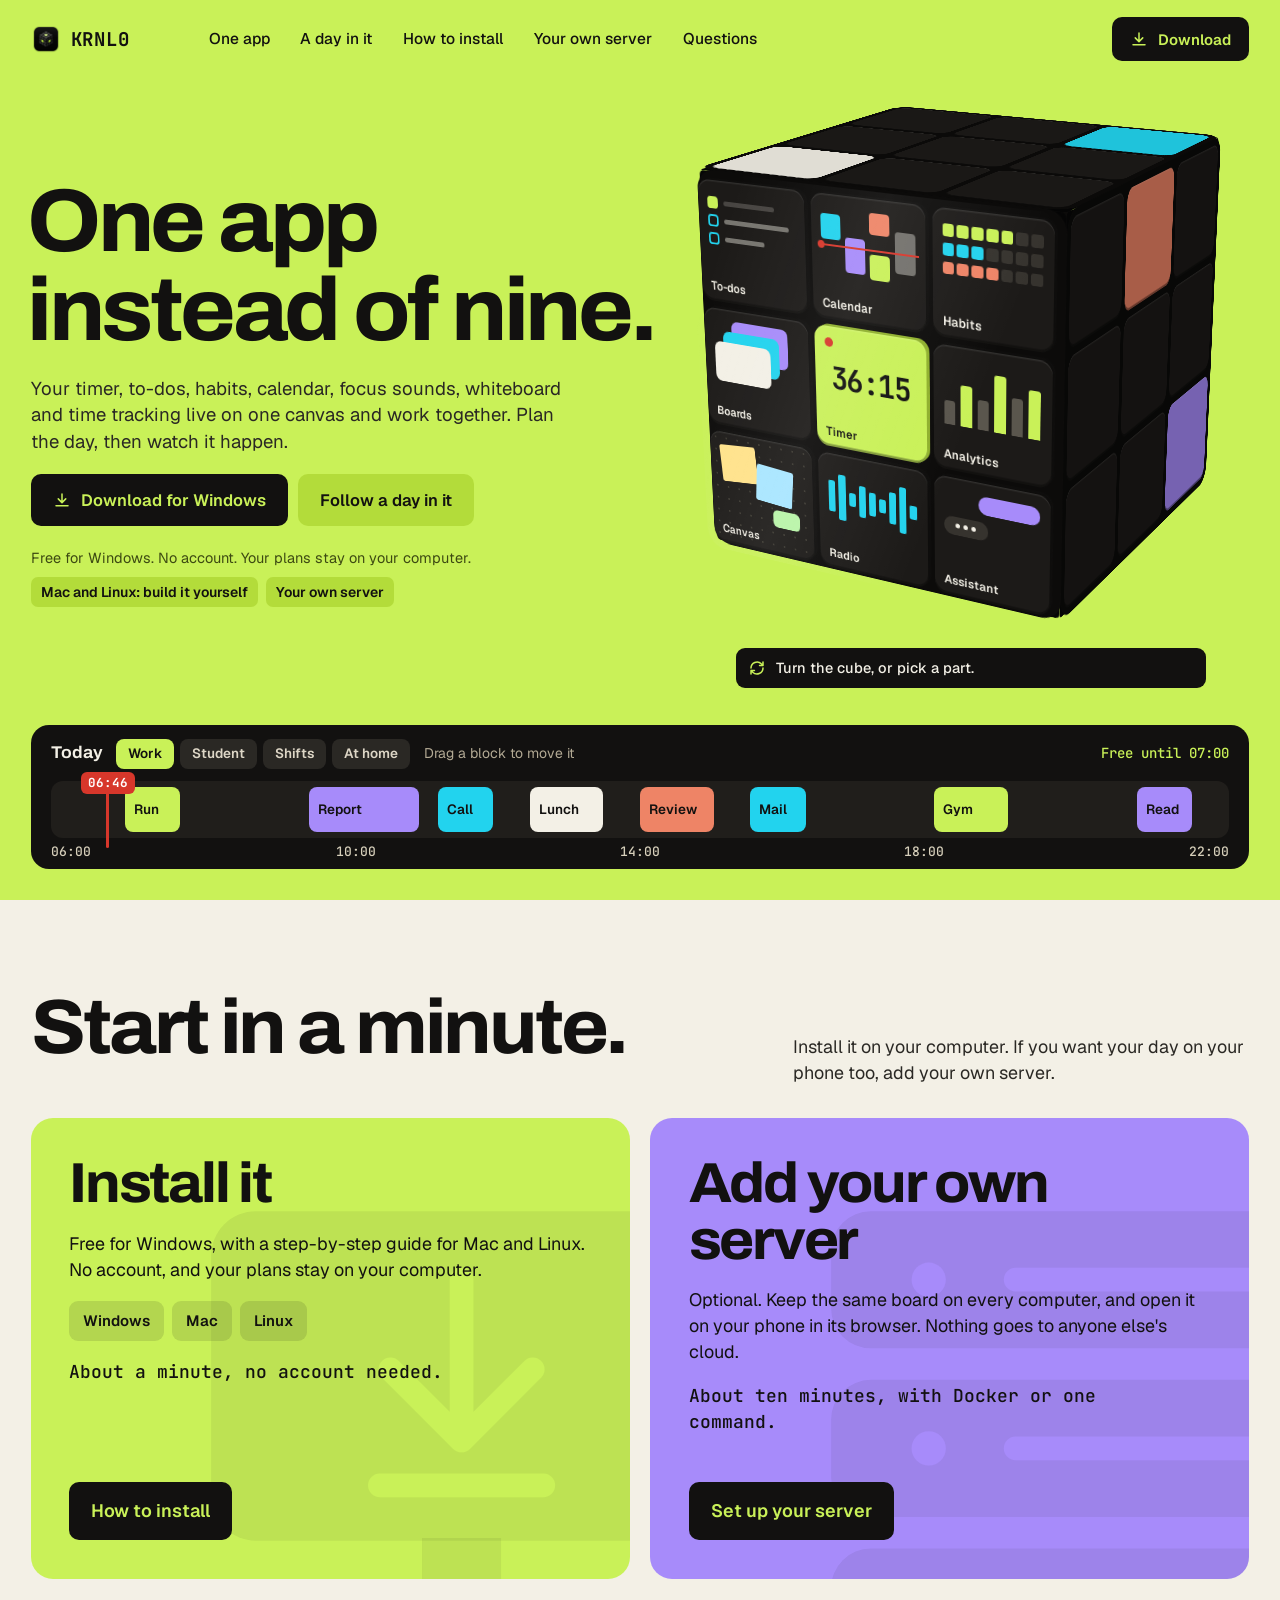
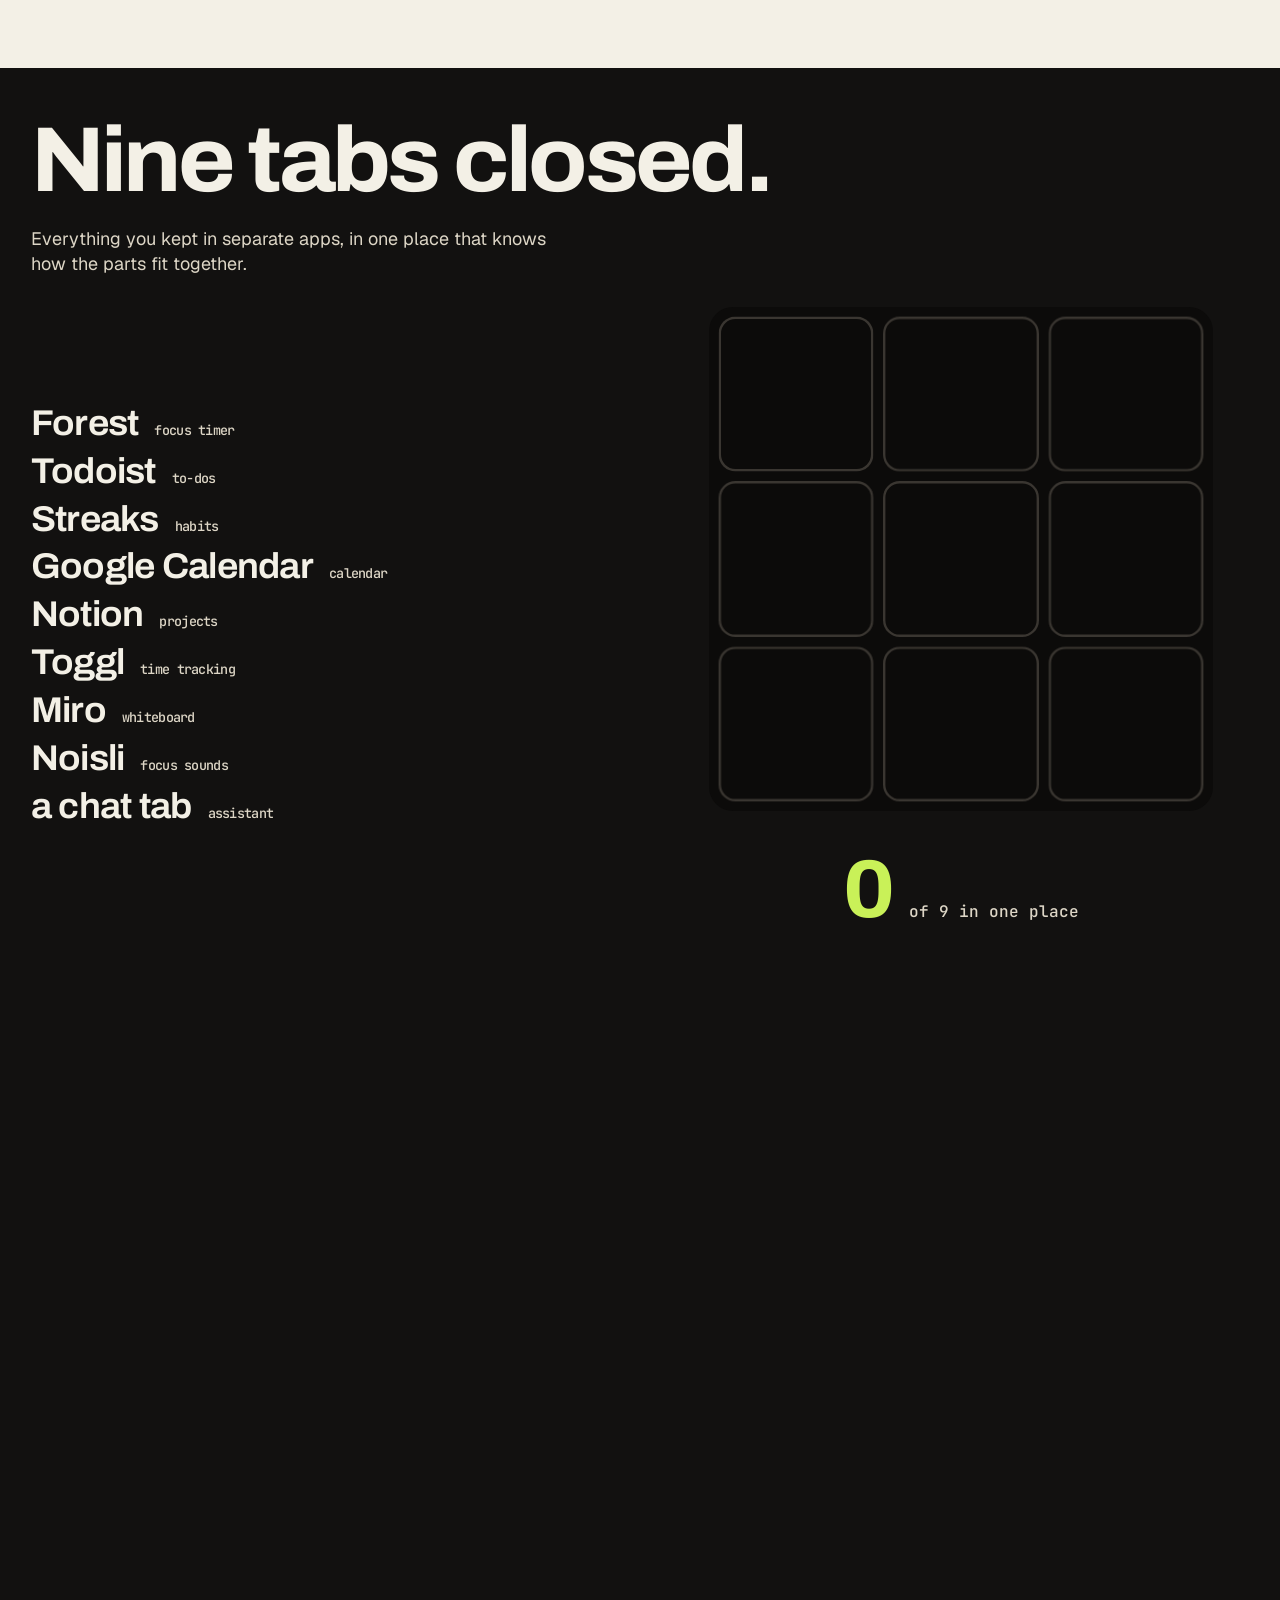
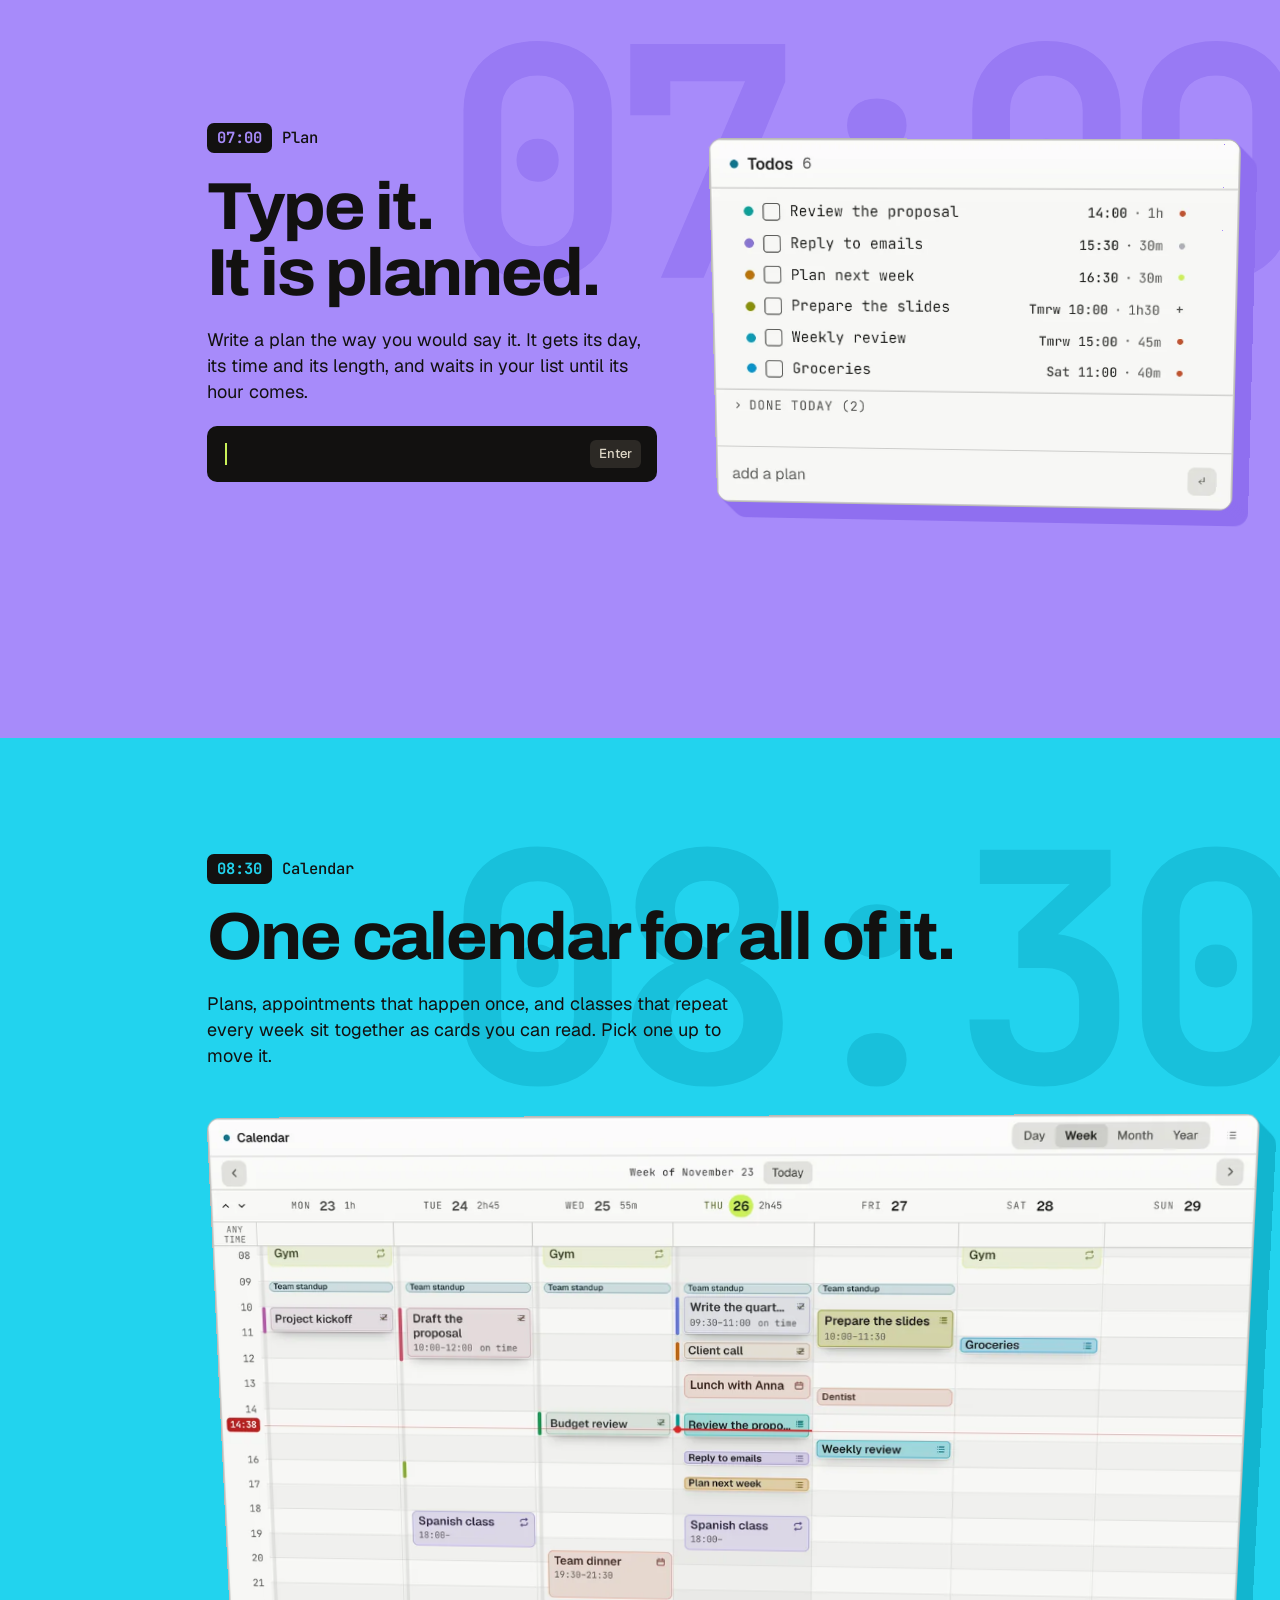
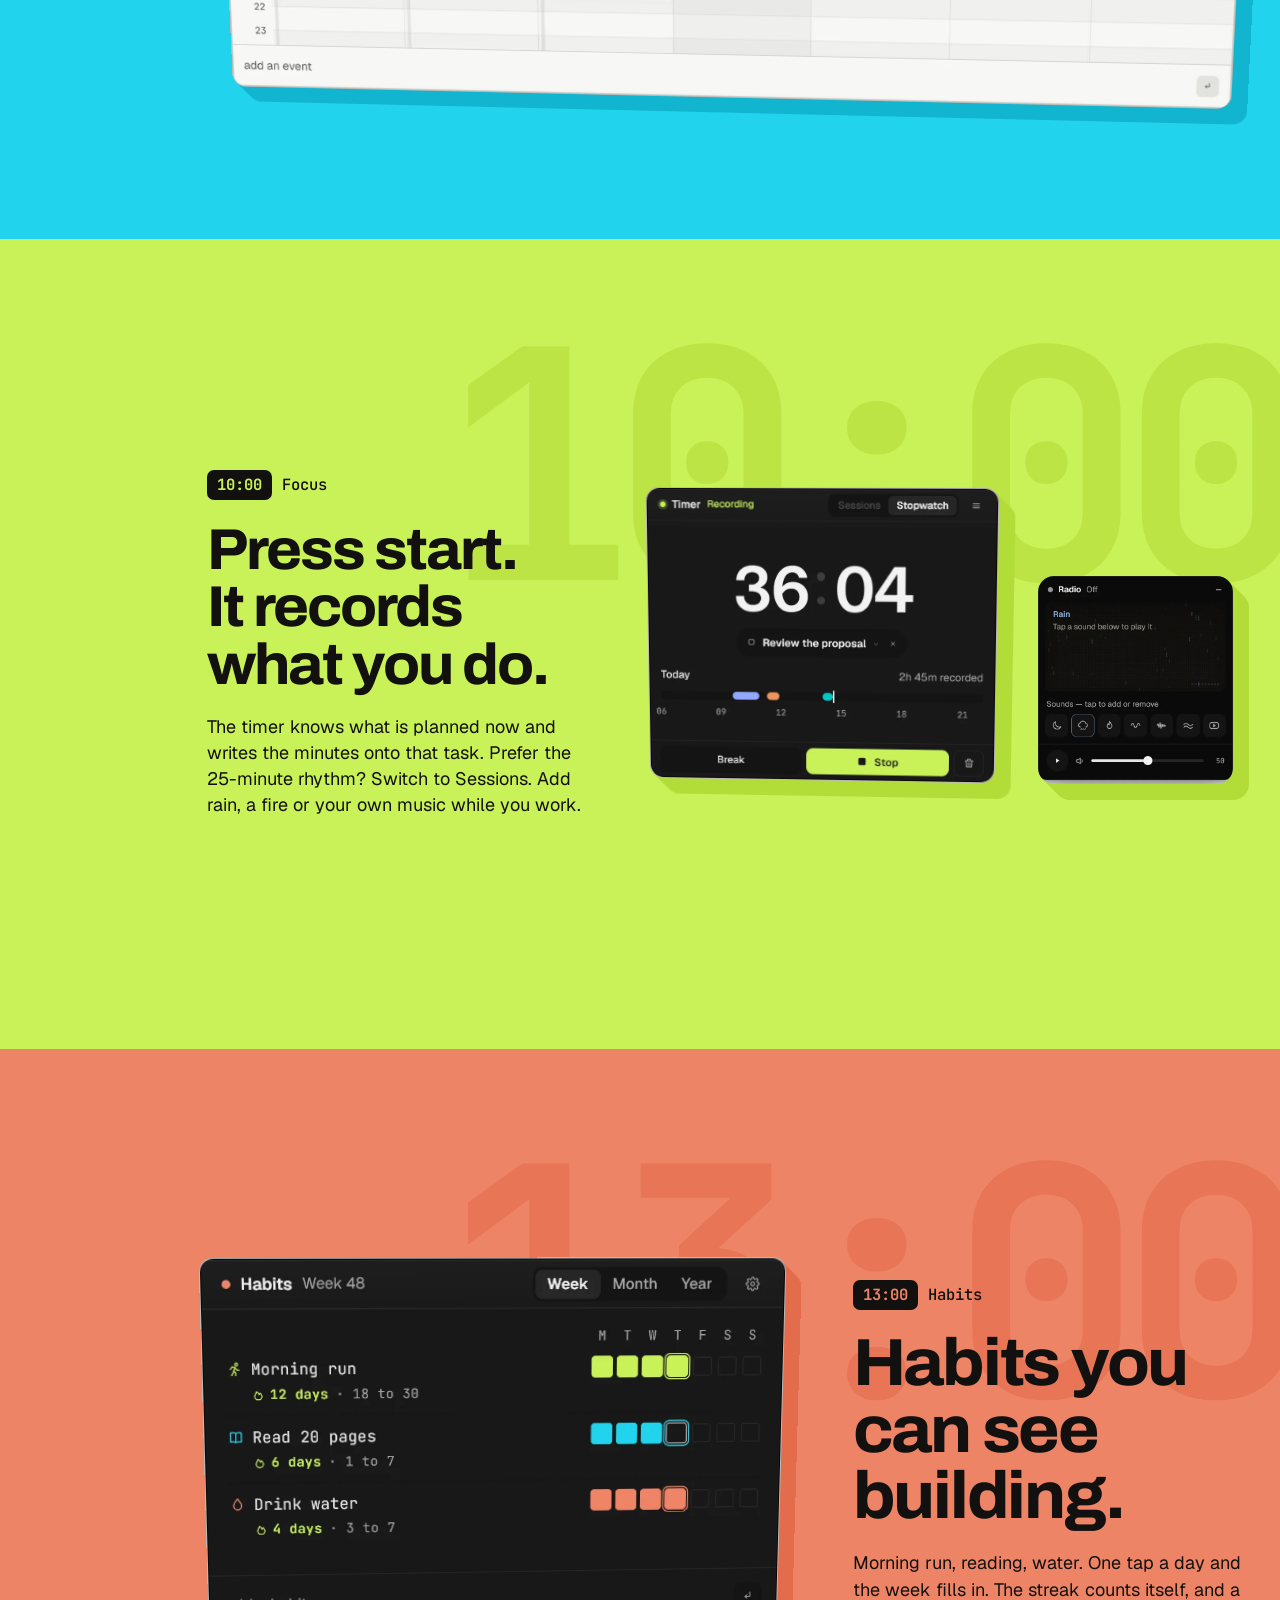
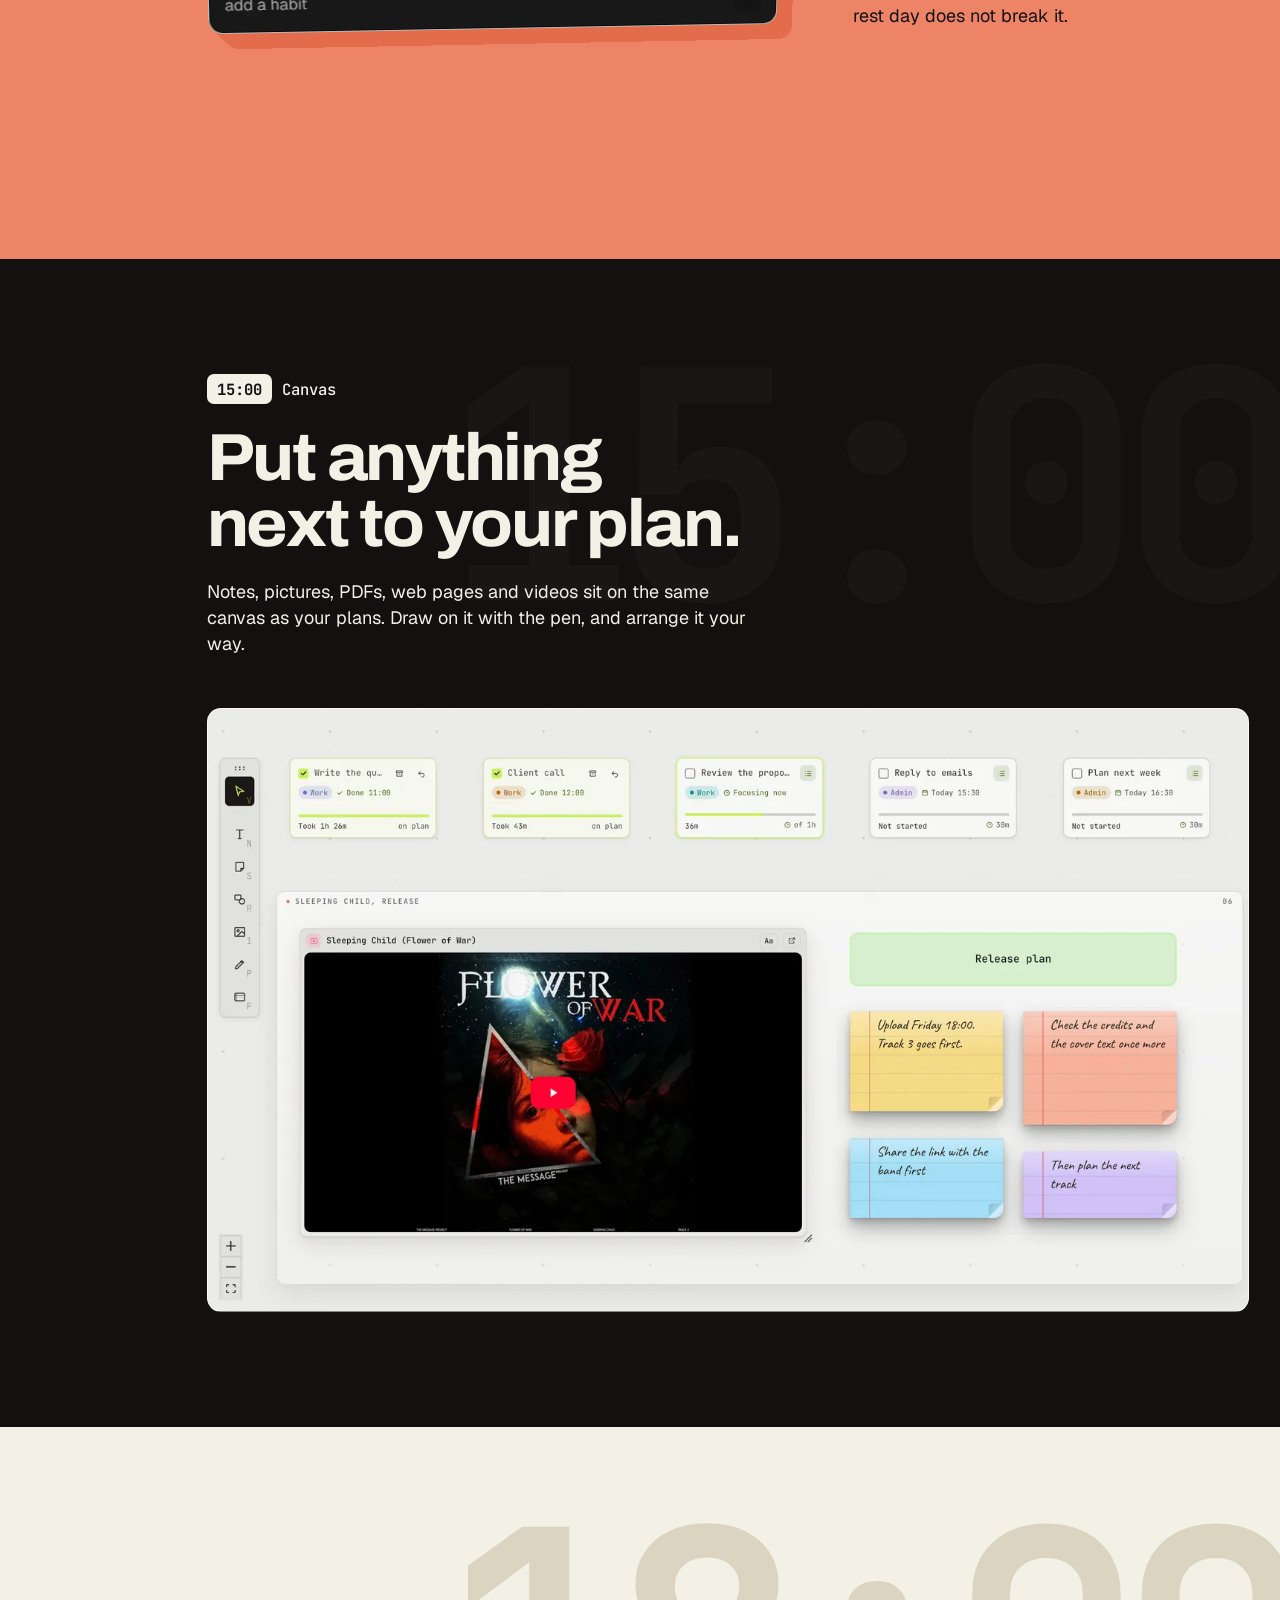
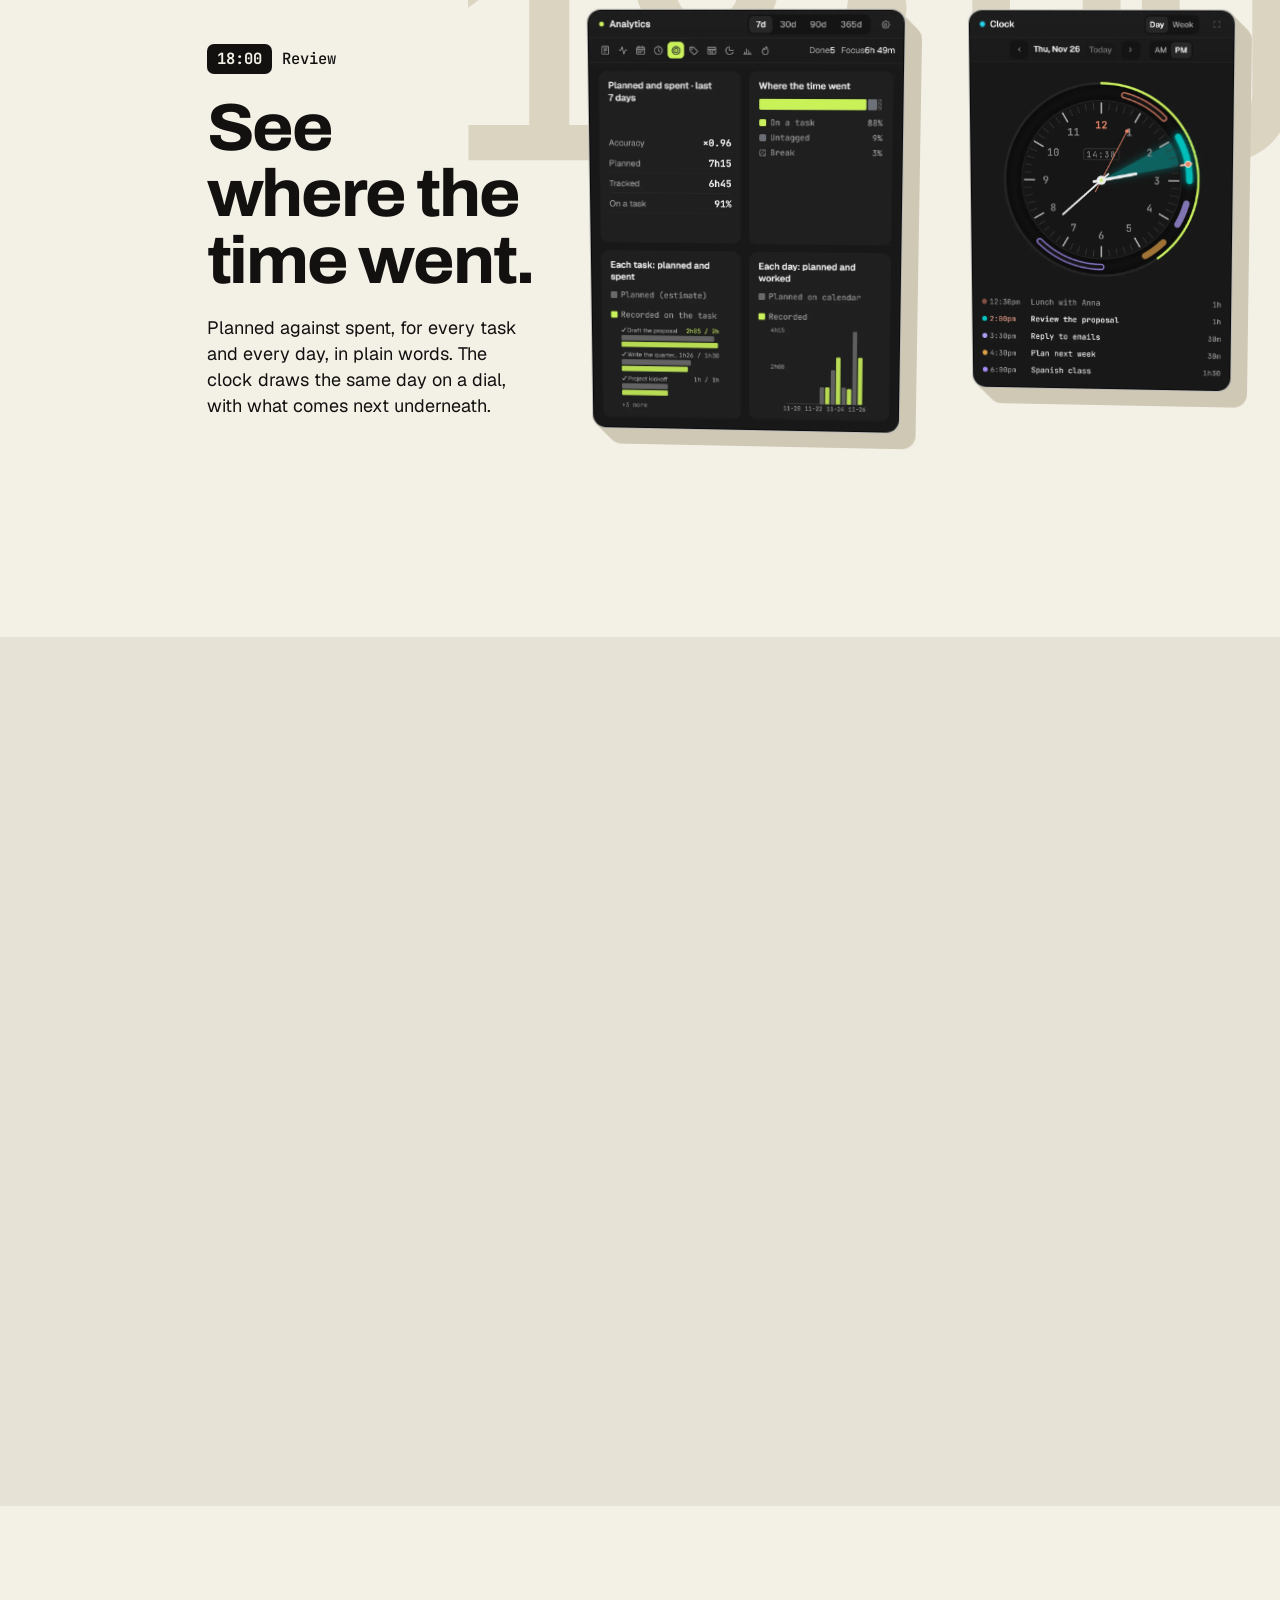
==== commit bc4bd5fb: "Merge pull request #7 from theMindDeveloper/fix/ai-setup-polish AI setup polish: richer prompts, com" ====
--- a/index.html
+++ b/index.html
@@ -403,6 +403,6 @@
 
 <div class="dock" id="dock"><button type="button" class="btn btn-acid" id="dock-send">Send to my computer</button></div>
 
-<script src="site.js?v=660e6865a2" defer></script>
+<script src="site.js?v=9072261a4f" defer></script>
 </body>
 </html>
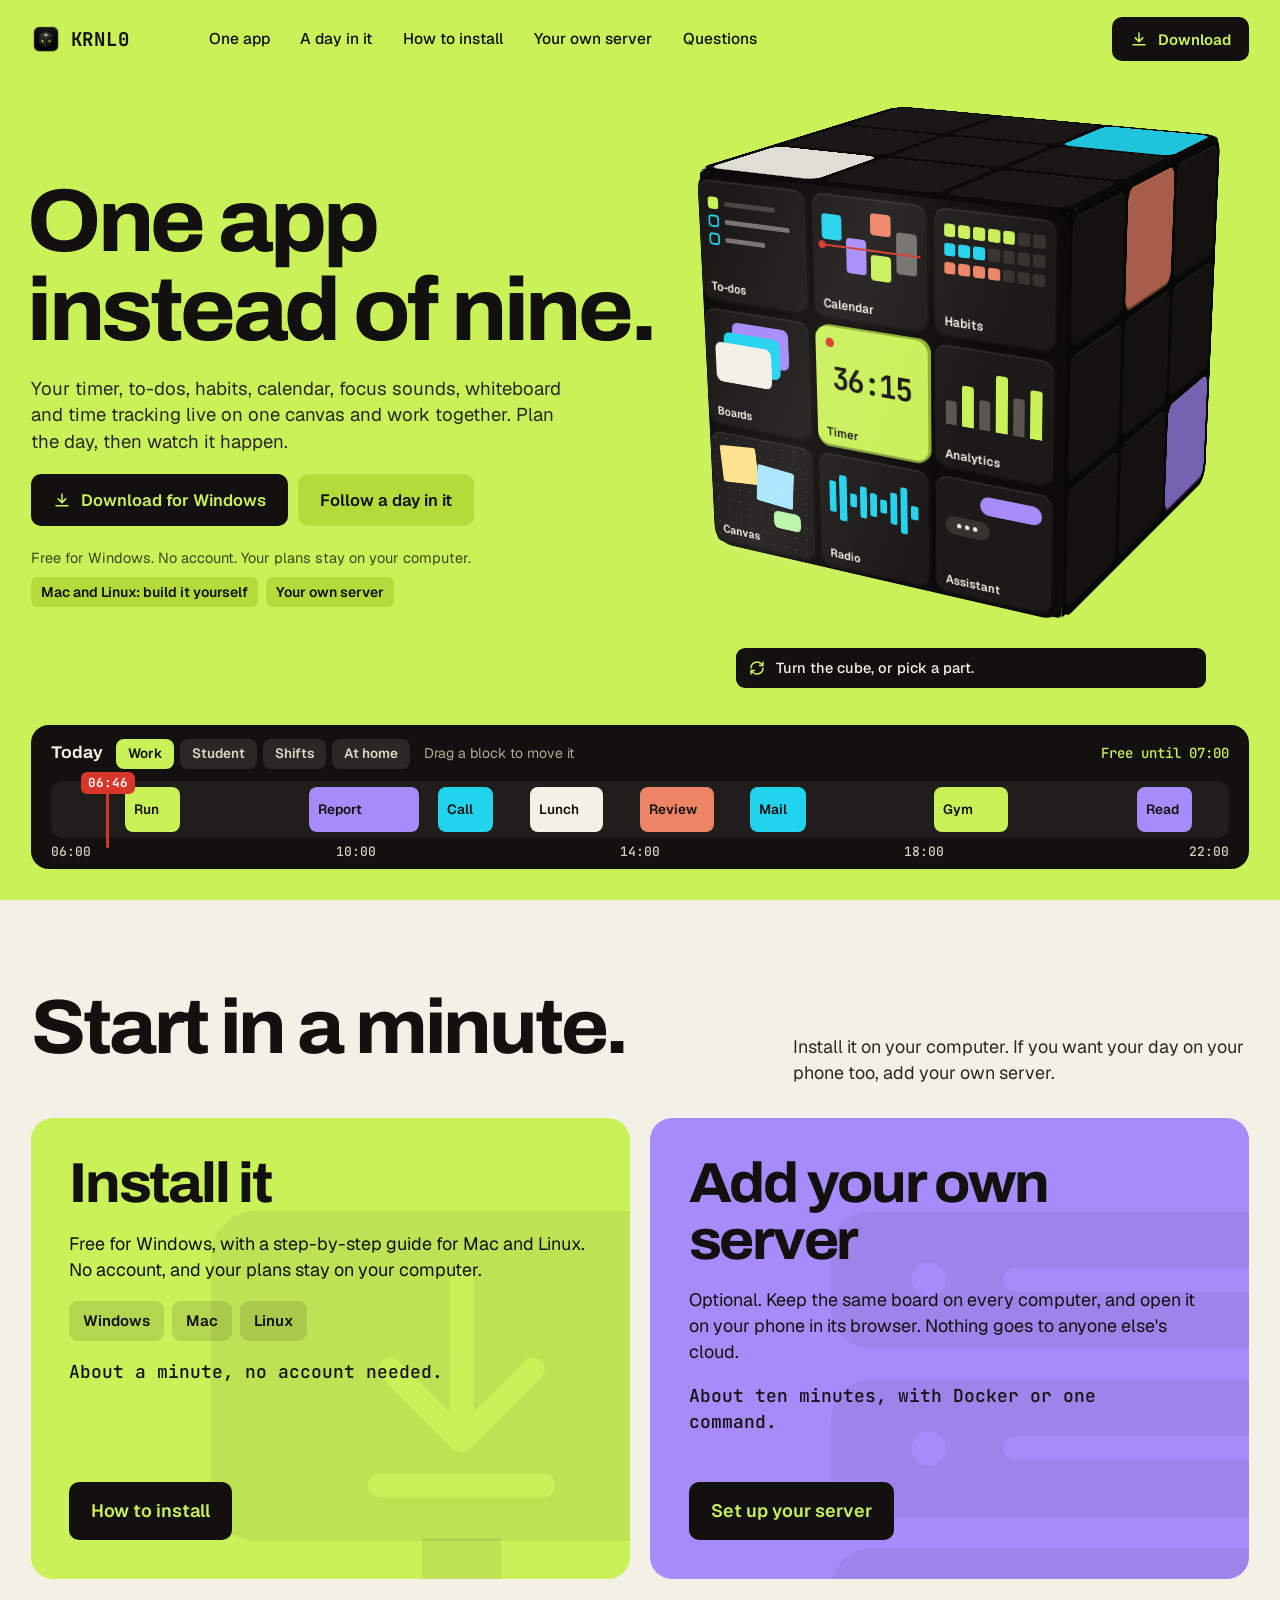
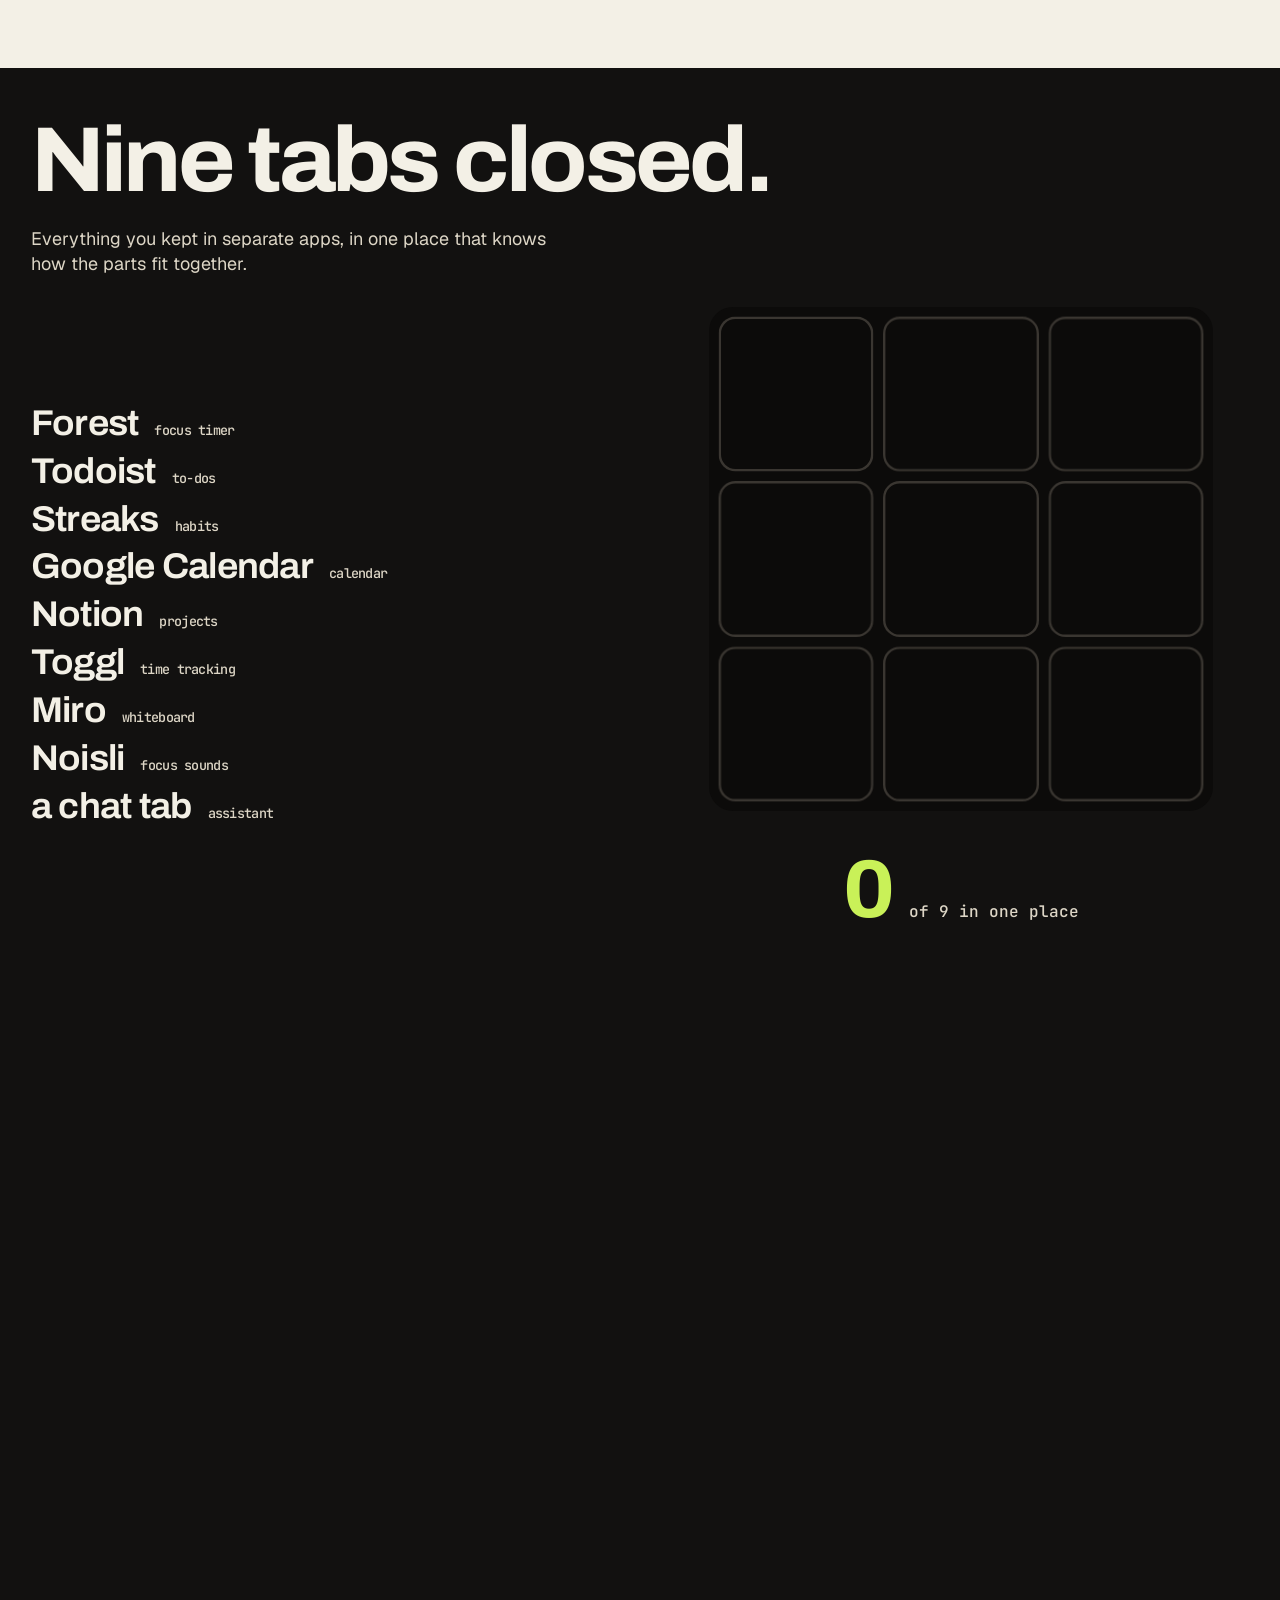
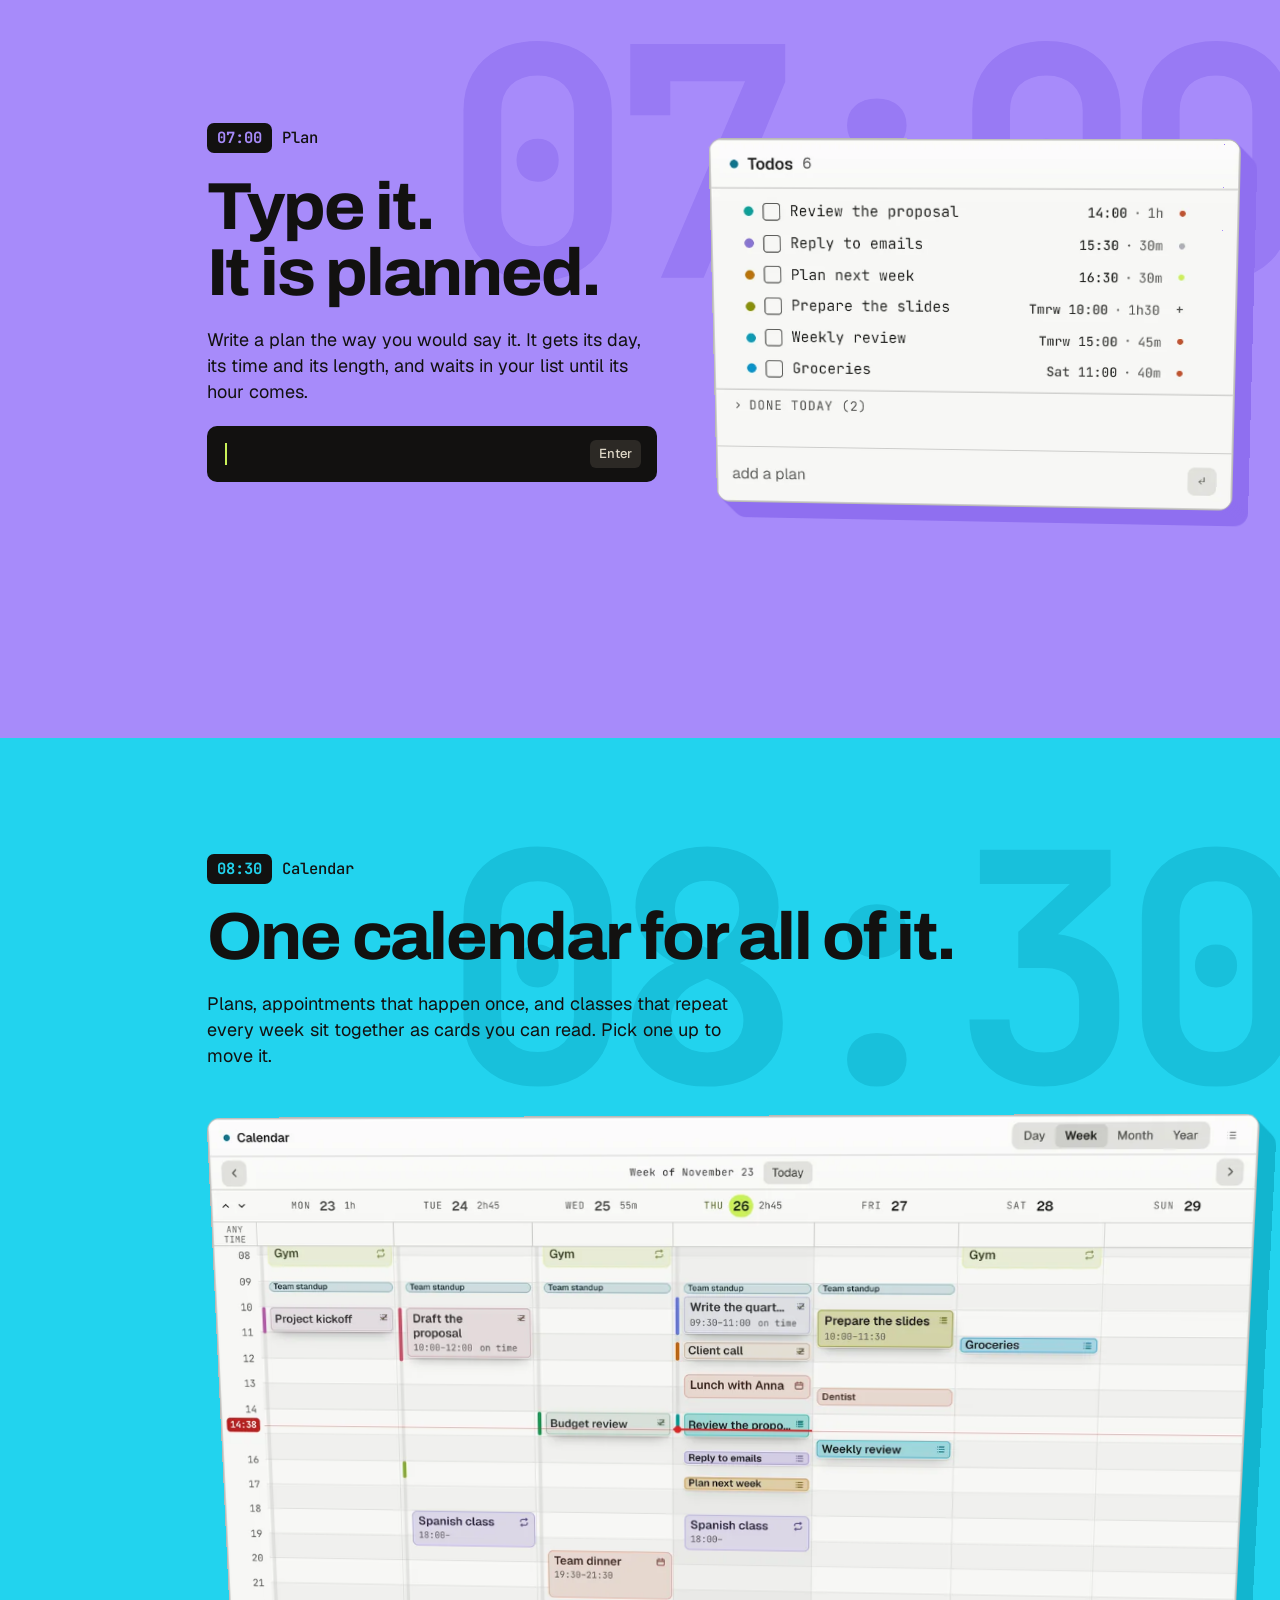
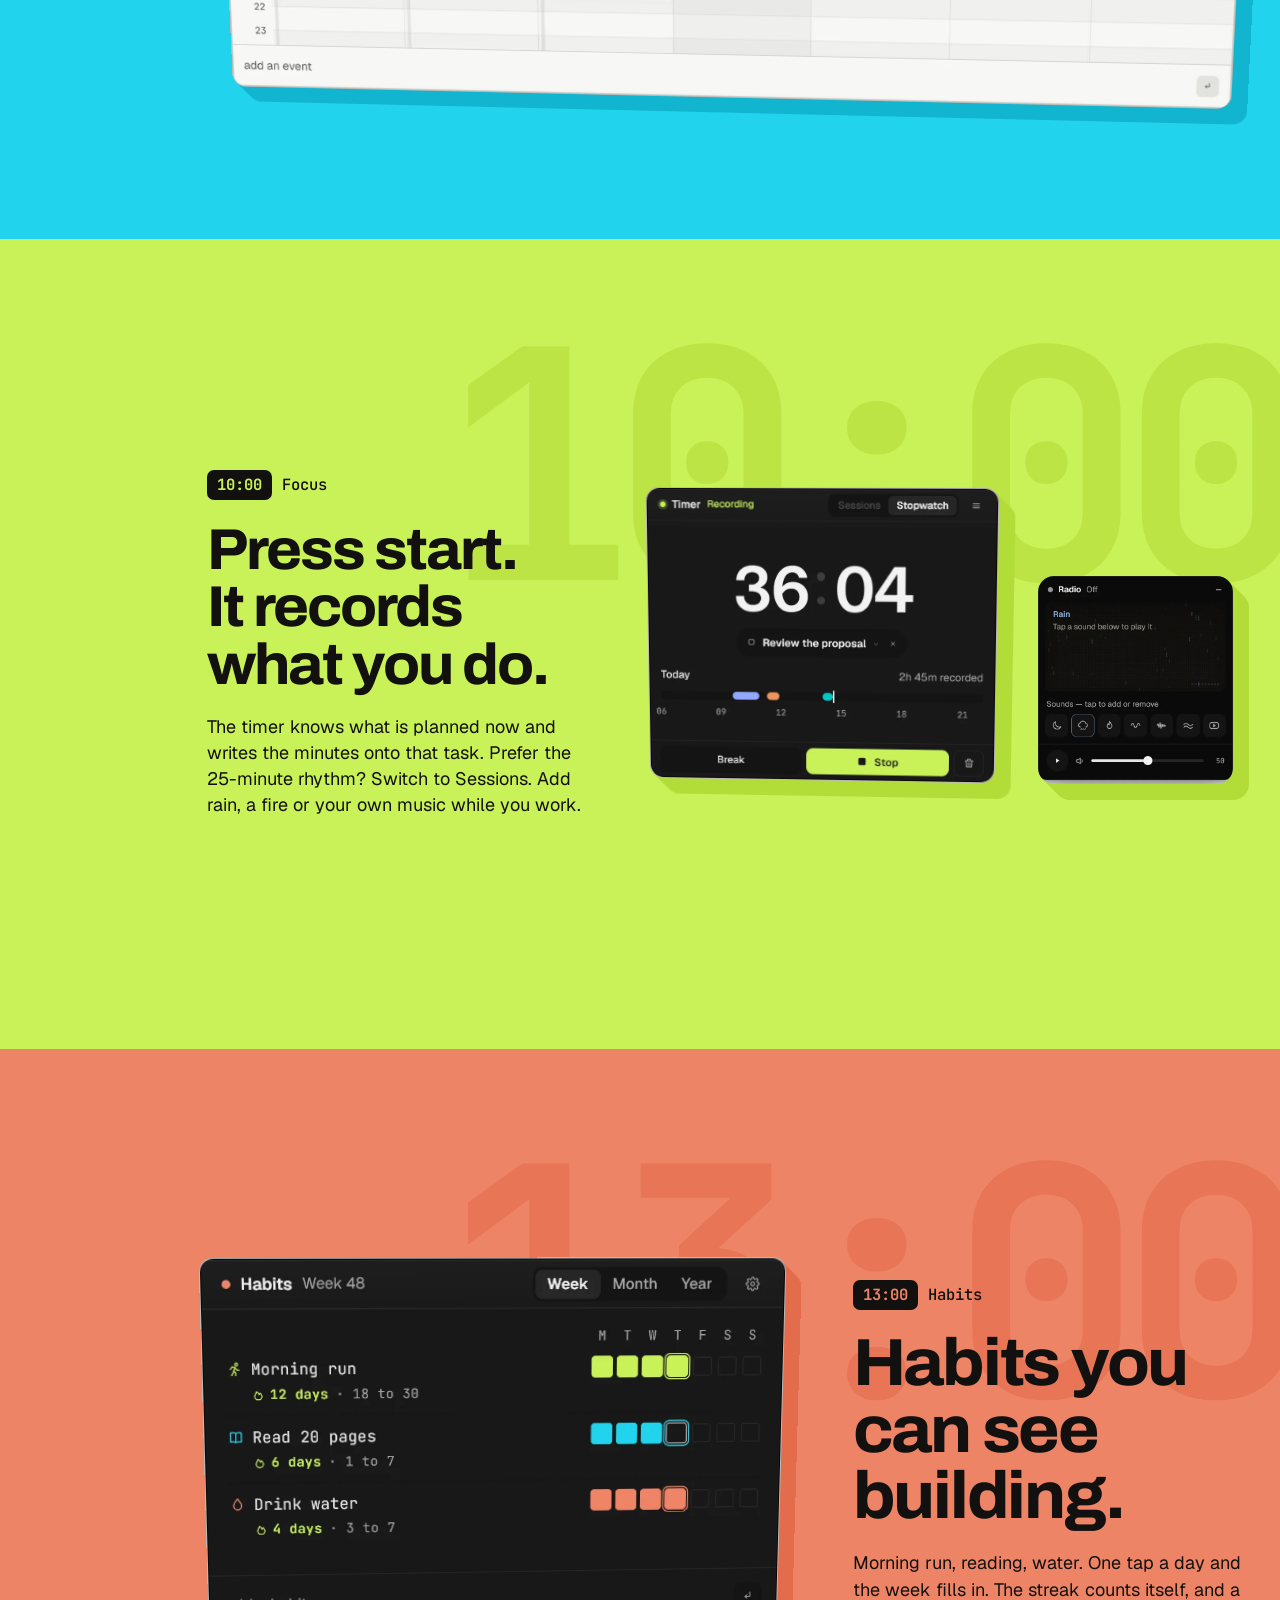
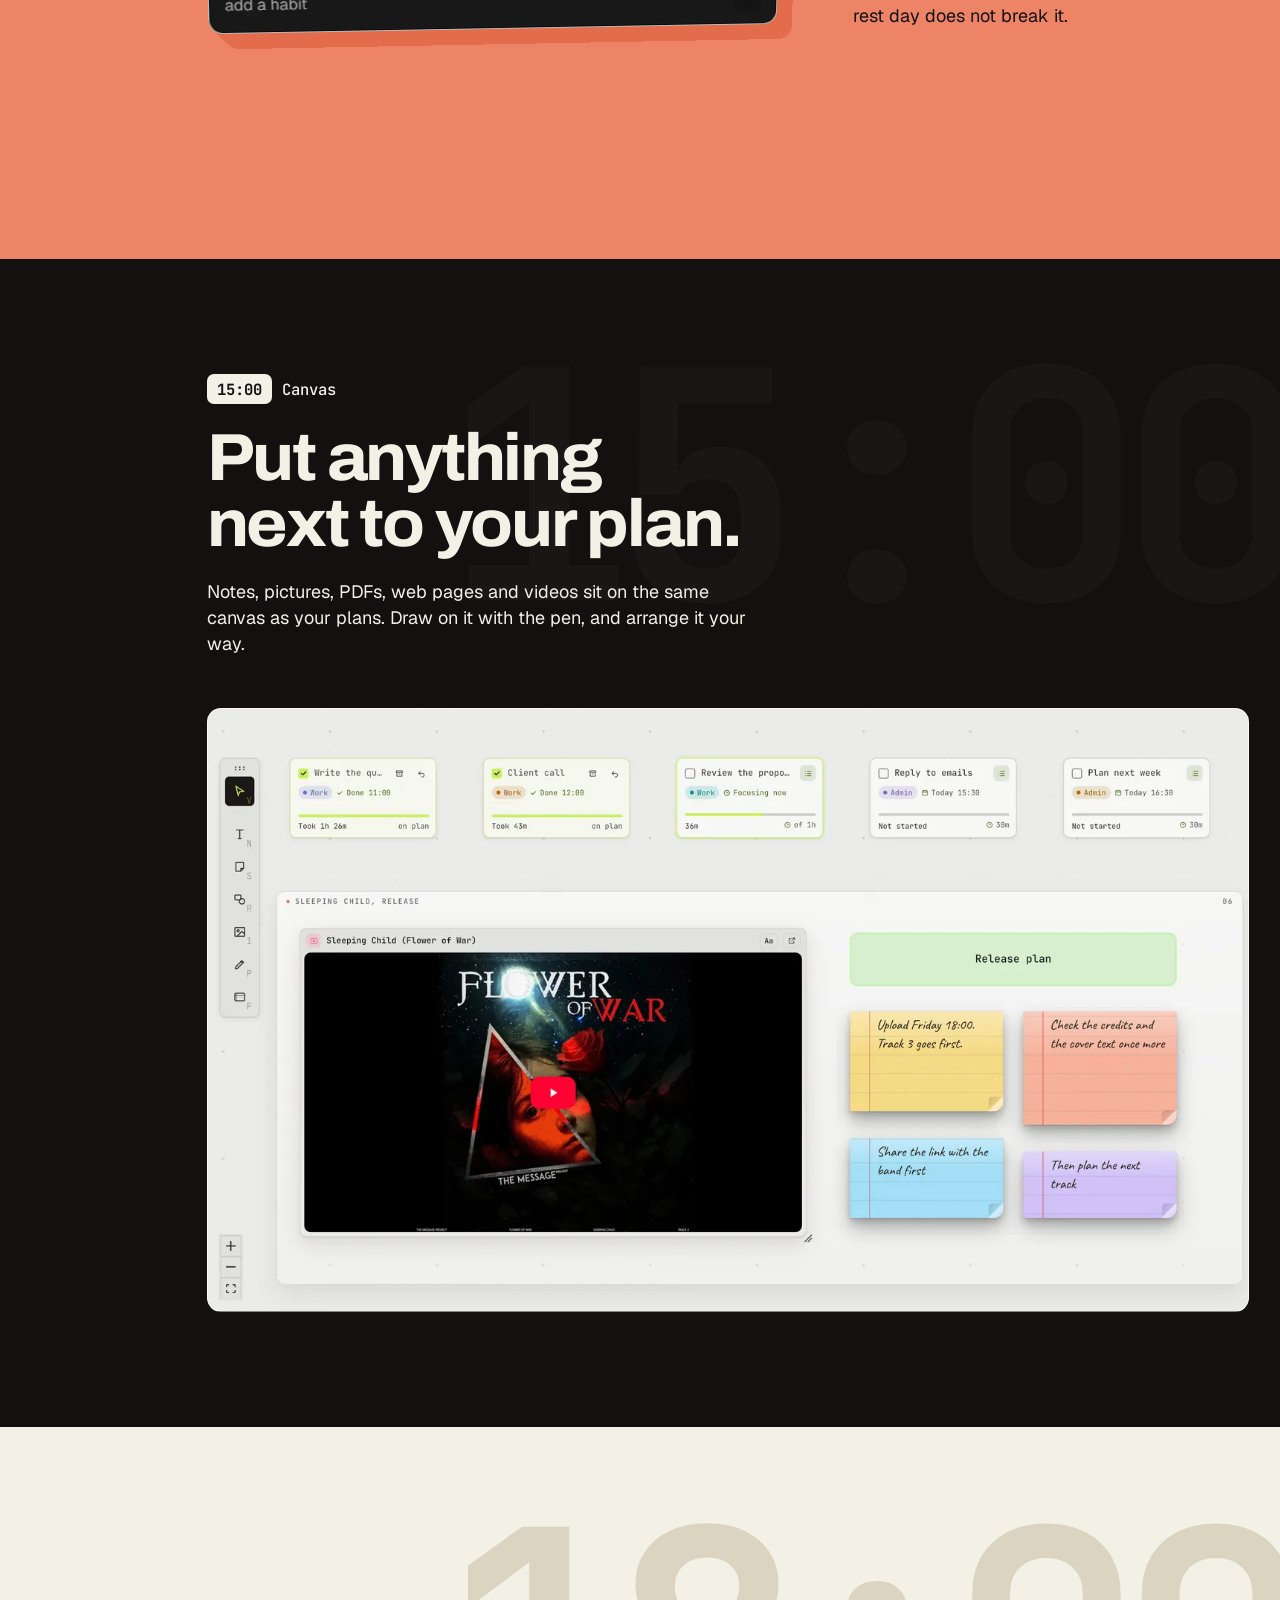
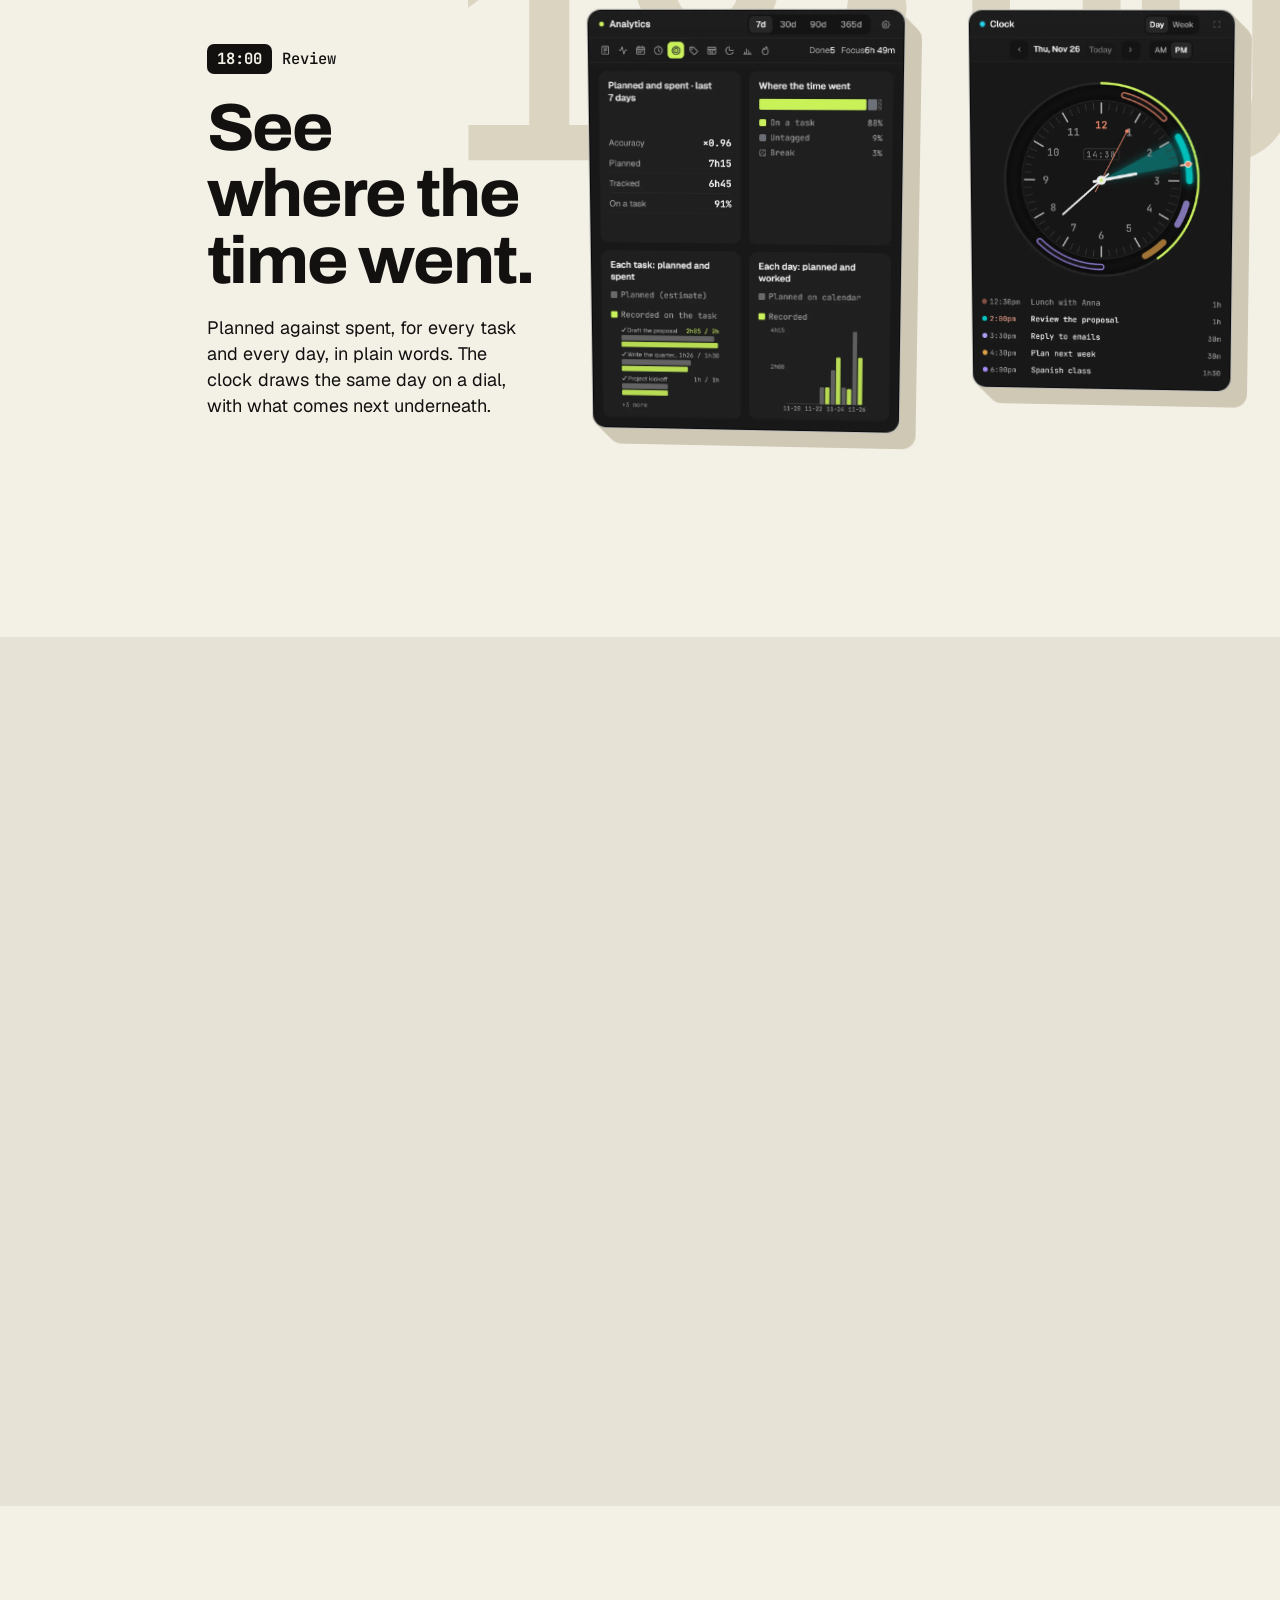
==== commit 4fc8a124: "Merge pull request #8 from theMindDeveloper/fix/server-need-gap Server page: gap under the What you " ====
--- a/index.html
+++ b/index.html
@@ -403,6 +403,6 @@
 
 <div class="dock" id="dock"><button type="button" class="btn btn-acid" id="dock-send">Send to my computer</button></div>
 
-<script src="site.js?v=9072261a4f" defer></script>
+<script src="site.js?v=8fa2412937" defer></script>
 </body>
 </html>
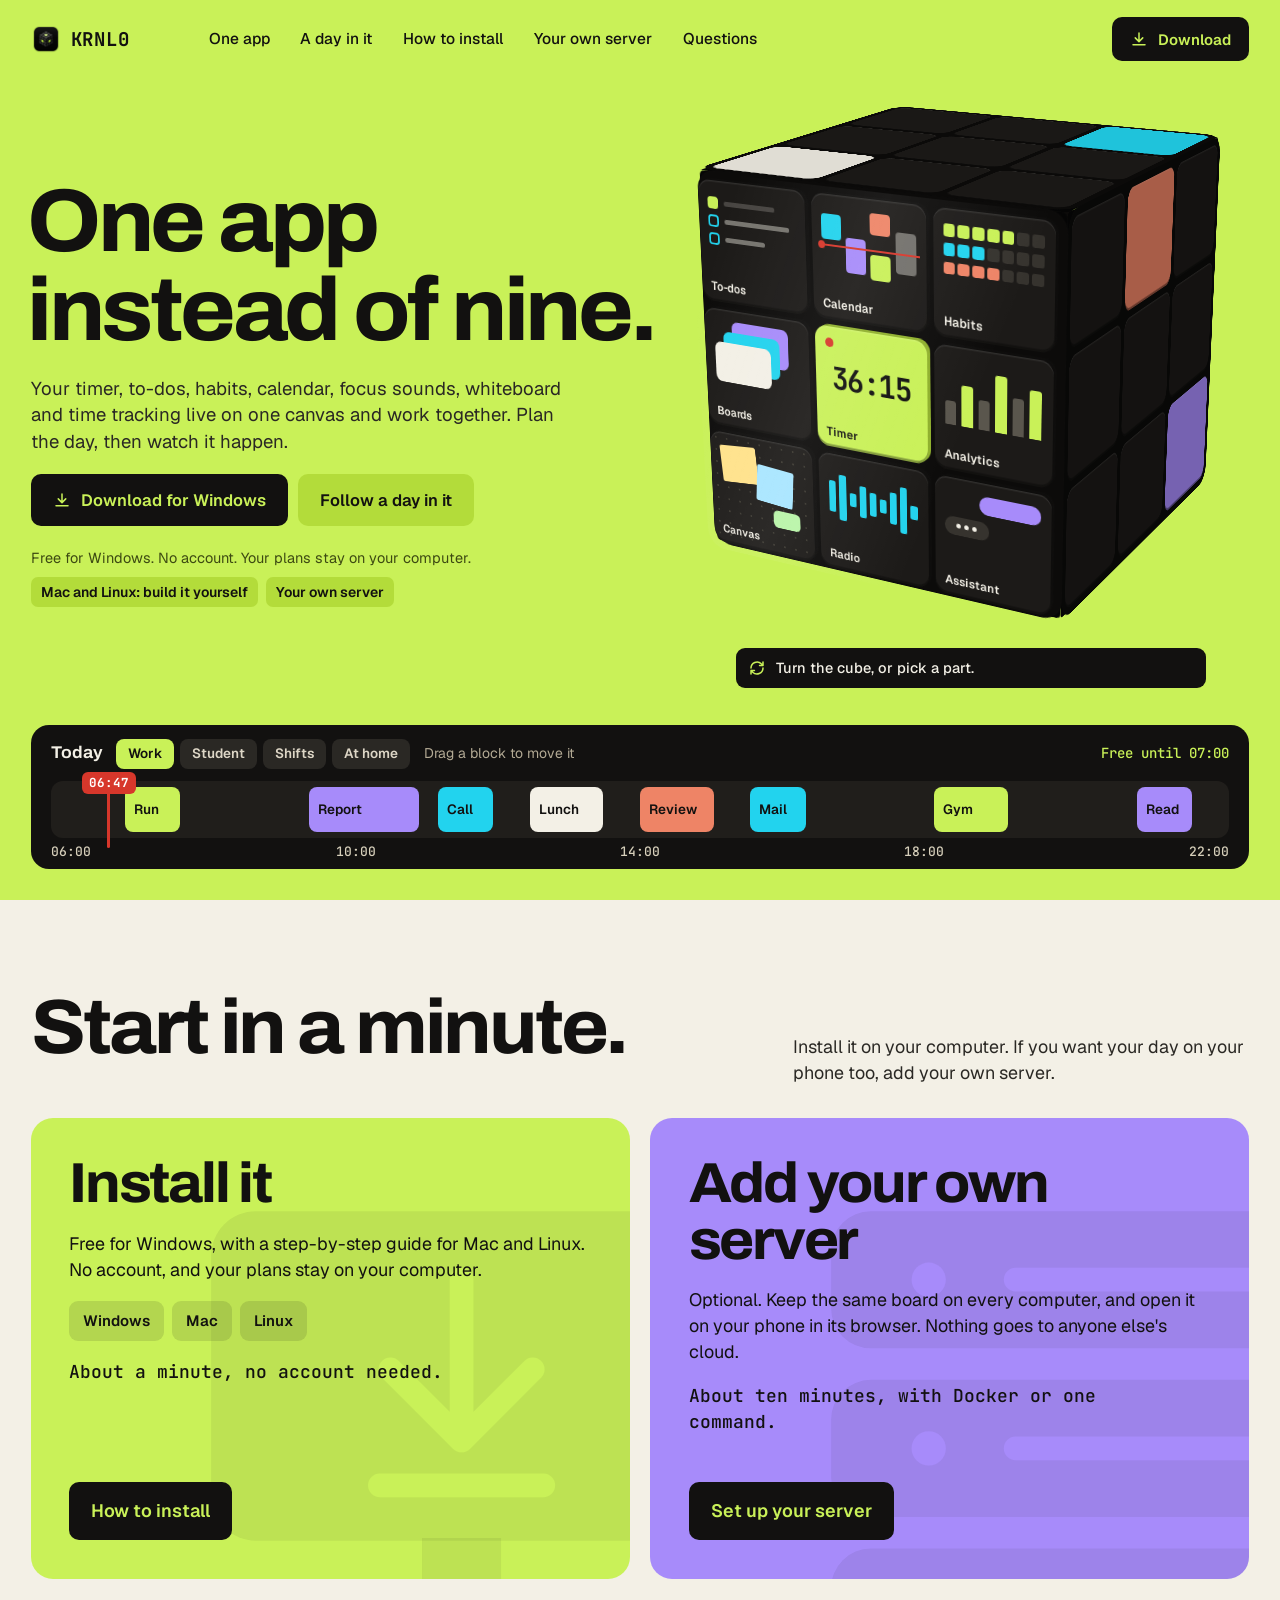
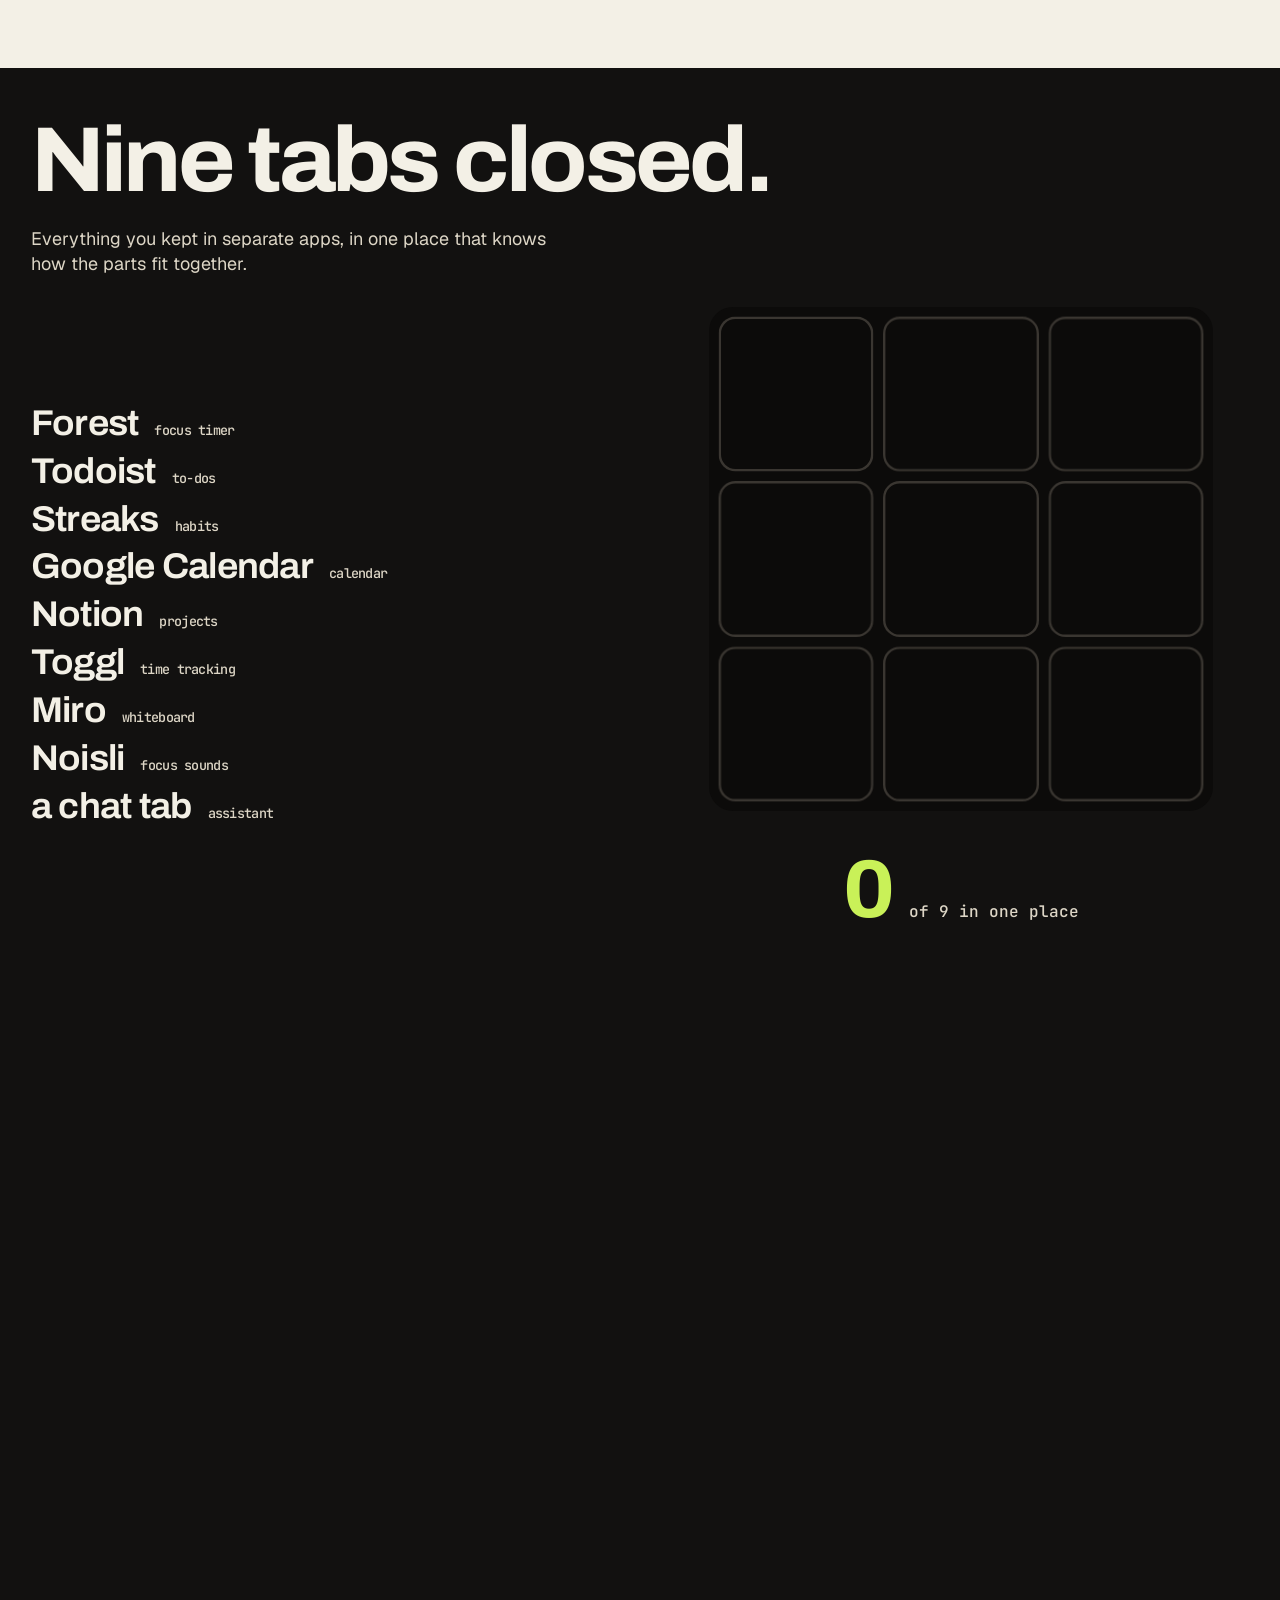
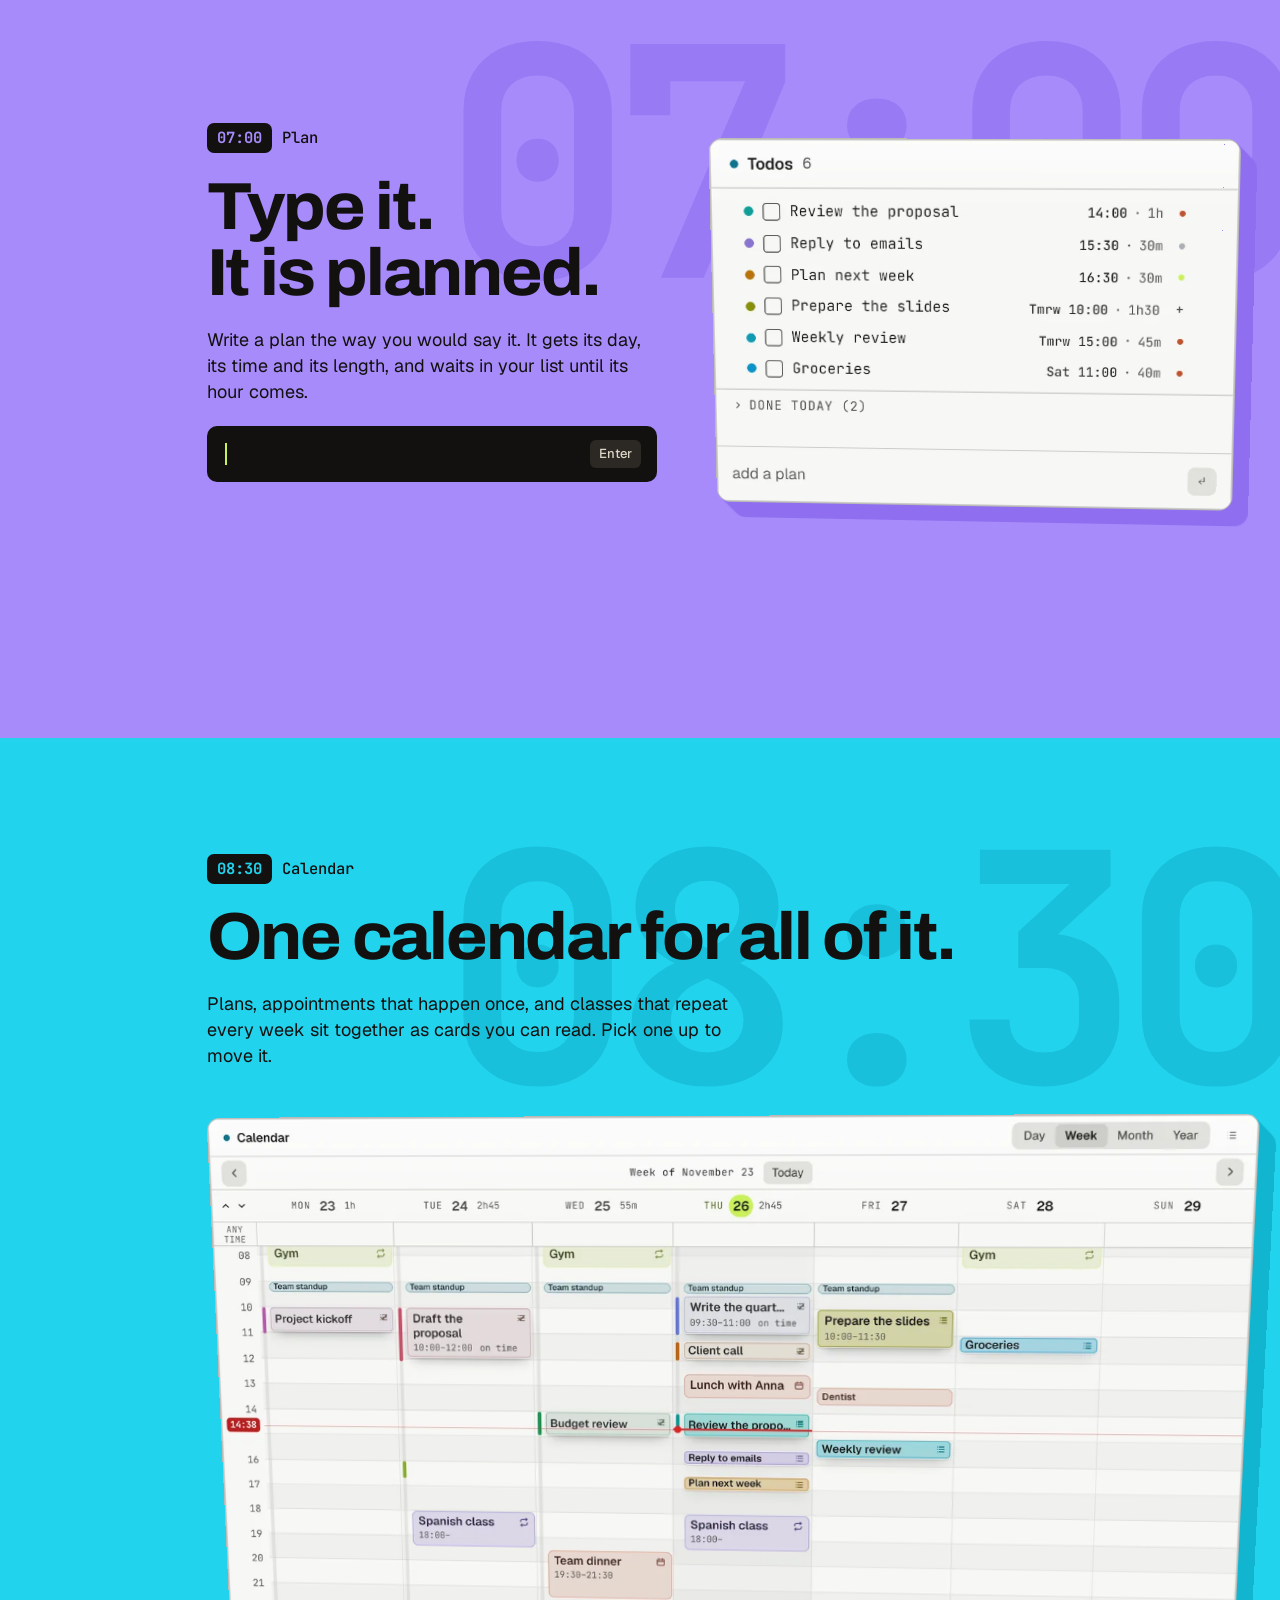
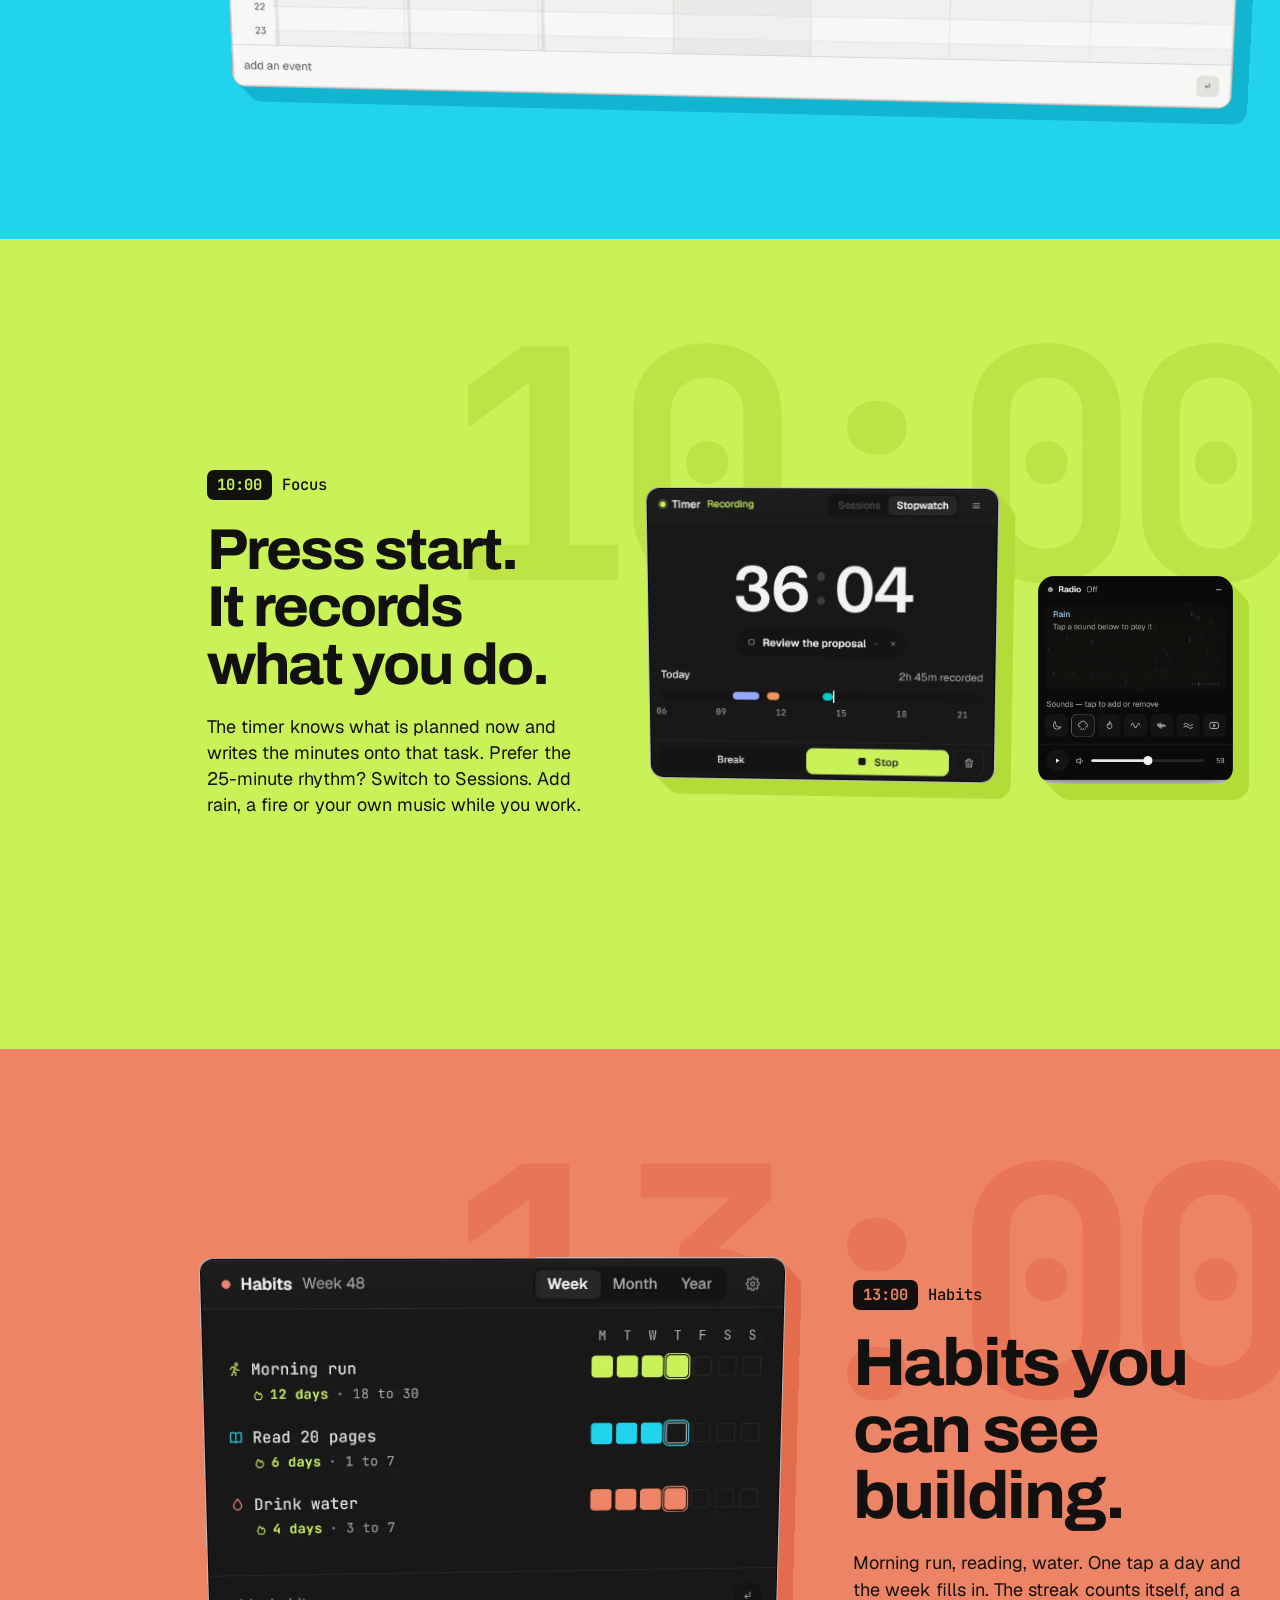
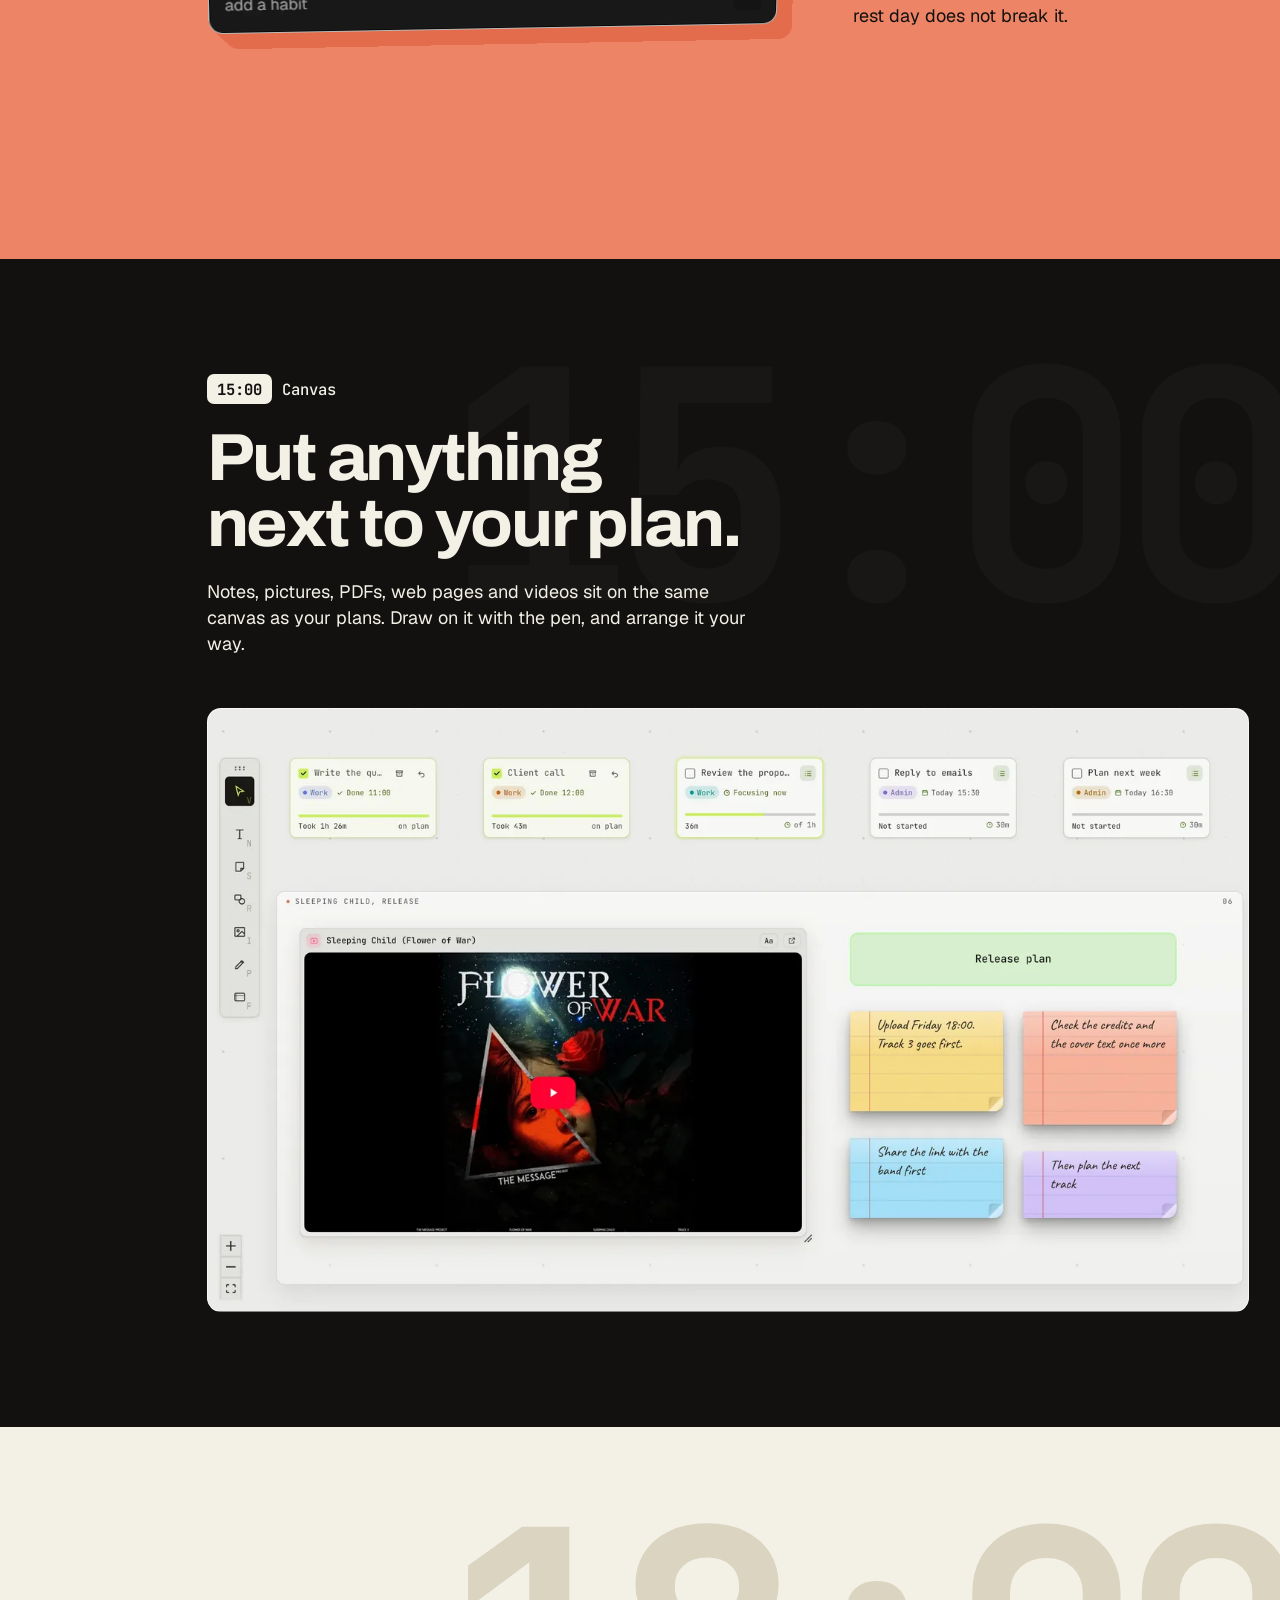
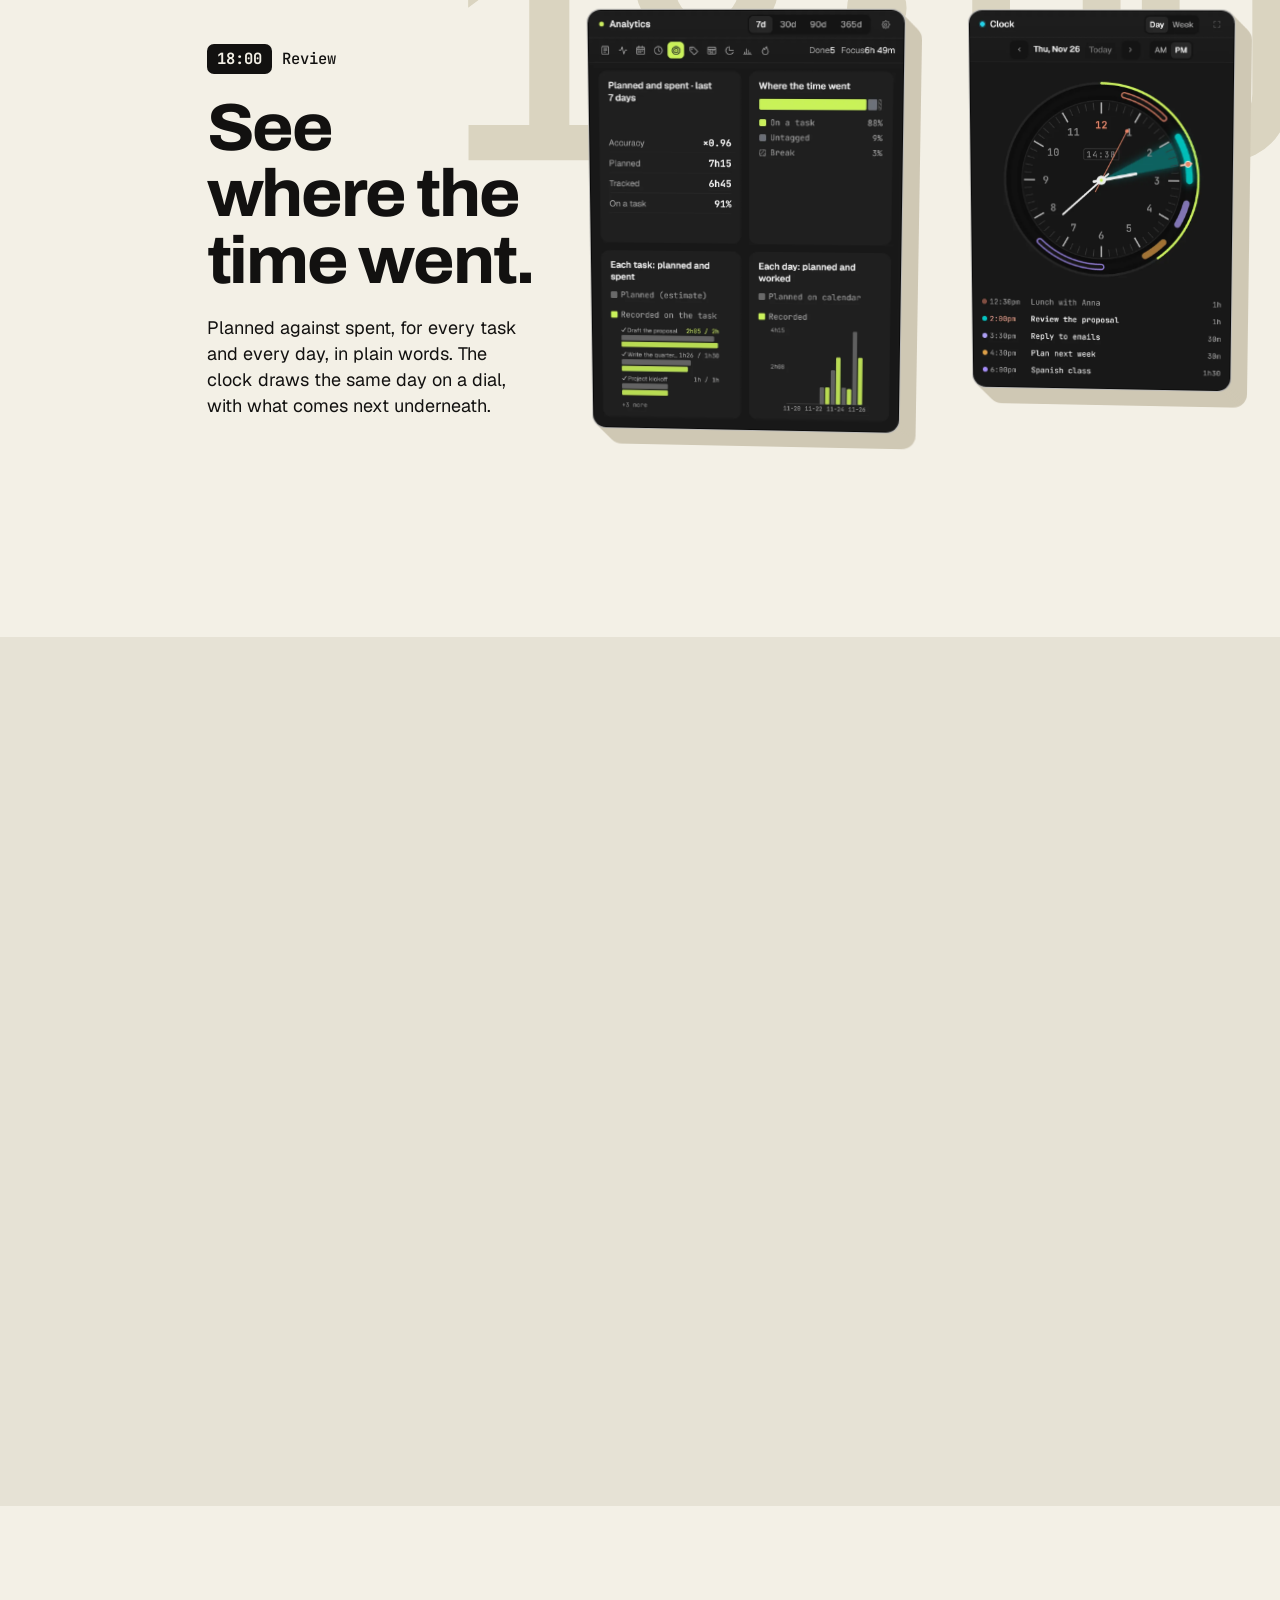
==== commit d6cf5d14: "Merge pull request #9 from theMindDeveloper/chore/krnl0-0.16.1 chore: KRNL0 0.16.1 and the license w" ====
--- a/index.html
+++ b/index.html
@@ -31,7 +31,7 @@
 <link rel="preload" href="assets/fonts/geist-latin.woff2" as="font" type="font/woff2" crossorigin>
 <link rel="stylesheet" href="site.css?v=d5a4dc9a04">
 <script>document.documentElement.classList.add('js')</script>
-<script type="application/ld+json">{"@context":"https://schema.org","@type":"SoftwareApplication","name":"KRNL0","applicationCategory":"ProductivityApplication","operatingSystem":"Windows, macOS, Linux","offers":{"@type":"Offer","price":"0","priceCurrency":"EUR"},"description":"Timer, to-dos, habits, calendar, clock, focus sounds and analytics on one canvas, working together. Free, no account, and your plans stay on your computer.","author":{"@type":"Person","name":"theMindDeveloper","url":"https://github.com/theMindDeveloper"},"downloadUrl":"https://github.com/theMindDeveloper/krnl0/releases/latest","softwareVersion":"0.16.0"}</script>
+<script type="application/ld+json">{"@context":"https://schema.org","@type":"SoftwareApplication","name":"KRNL0","applicationCategory":"ProductivityApplication","operatingSystem":"Windows, macOS, Linux","offers":{"@type":"Offer","price":"0","priceCurrency":"EUR"},"description":"Timer, to-dos, habits, calendar, clock, focus sounds and analytics on one canvas, working together. Free, no account, and your plans stay on your computer.","author":{"@type":"Person","name":"theMindDeveloper","url":"https://github.com/theMindDeveloper"},"downloadUrl":"https://github.com/theMindDeveloper/krnl0/releases/latest","softwareVersion":"0.16.1"}</script>
 </head>
 <body>
 <a class="skip" href="#main">Skip to content</a>
@@ -90,7 +90,7 @@
           <div class="face f-top" aria-hidden="true"><i></i><i></i><i class="k-cyan"></i><i></i><i></i><i></i><i class="k-paper"></i><i></i><i></i></div>
           <div class="face f-right" aria-hidden="true"><i></i><i class="k-rust"></i><i></i><i></i><i></i><i></i><i></i><i></i><i class="k-purple"></i></div>
           <div class="face f-left" aria-hidden="true"><i class="k-purple"></i><i></i><i></i><i></i><i class="k-acid"></i><i></i><i></i><i></i><i class="k-cyan"></i></div>
-          <div class="face f-back" aria-hidden="true"><i></i><i class="k-cyan"></i><i></i><b class="wm">KRNL0</b><b class="ver">Version <span data-krnl-v>0.16.0</span></b><i class="k-rust"></i></div>
+          <div class="face f-back" aria-hidden="true"><i></i><i class="k-cyan"></i><i></i><b class="wm">KRNL0</b><b class="ver">Version <span data-krnl-v>0.16.1</span></b><i class="k-rust"></i></div>
           <div class="face f-bottom" aria-hidden="true"><i></i><i></i><i></i><i class="k-rust"></i><i></i><i class="k-paper"></i><i></i><i></i><i></i></div>
           <div class="core" aria-hidden="true"><i></i><i></i><i></i><i></i><i></i><i></i><b></b><b></b><b></b><b></b><b></b><b></b><b></b><b></b></div>
         </div>
@@ -322,7 +322,7 @@
 <!-- ═══ NEW ═══ -->
 <section class="news" id="new" aria-labelledby="new-h">
   <div class="news-head">
-    <p class="ver-chip" data-rise>v<span data-krnl-v>0.16.0</span></p>
+    <p class="ver-chip" data-rise>v<span data-krnl-v>0.16.1</span></p>
     <h2 id="new-h" data-rise>What's new</h2>
     <p data-rise>Your Google and iPhone calendars beside your plans, and your plans on your phone.</p>
     <a class="btn btn-quiet" href="https://github.com/theMindDeveloper/krnl0/releases/latest" data-rise>All the release notes</a>
@@ -342,7 +342,7 @@
 <section class="faq" id="faq" aria-labelledby="faq-h">
   <div class="faq-head"><h2 id="faq-h" data-rise>Fair questions</h2><p data-rise>Not answered here?</p><a class="btn btn-ghost" href="https://github.com/theMindDeveloper/krnl0/issues" data-rise>Ask on GitHub</a><p class="faq-line" data-rise>Free for Windows. No account. Your plans stay on your computer.</p></div>
   <div class="faq-list">
-    <details open><summary>Is it free?</summary><p>Yes. KRNL0 costs nothing: no subscription, no trial, no account. The code is public, so anyone can see how it works, and every release becomes fully open source two years after it ships.</p></details>
+    <details open><summary>Is it free?</summary><p>Yes. KRNL0 costs nothing: no subscription, no trial, no account. The code is public, so anyone can see how it works and use it, but not to build a competing product.</p></details>
     <details><summary>Does it need the internet?</summary><p>No. Everything is saved in one file on your own computer. No account, no tracking, no cloud. Close it, open it next week, and your day is exactly where you left it.</p></details>
     <details><summary>Which computers does it run on?</summary><p>Windows has an installer today, and from then on KRNL0 updates itself. On macOS and Linux you can build it yourself from the source code on GitHub.</p></details>
     <details><summary>Can I use it on my phone?</summary><p>Yes, with your own KRNL0 server. It keeps your computers on the same board and opens it in your phone's browser. Setting one up takes about ten minutes, and the Server page shows how.</p></details>
@@ -371,7 +371,7 @@
       <a class="btn btn-ghost" href="download.html">Other computers</a>
       <a class="btn btn-ghost" href="https://github.com/theMindDeveloper/krnl0">Source on GitHub</a>
     </div>
-    <p class="cta-meta" data-rise>Free. Version <span data-krnl-v>0.16.0</span>. The Windows installer keeps itself up to date.</p>
+    <p class="cta-meta" data-rise>Free. Version <span data-krnl-v>0.16.1</span>. The Windows installer keeps itself up to date.</p>
   </div>
 </section>
 
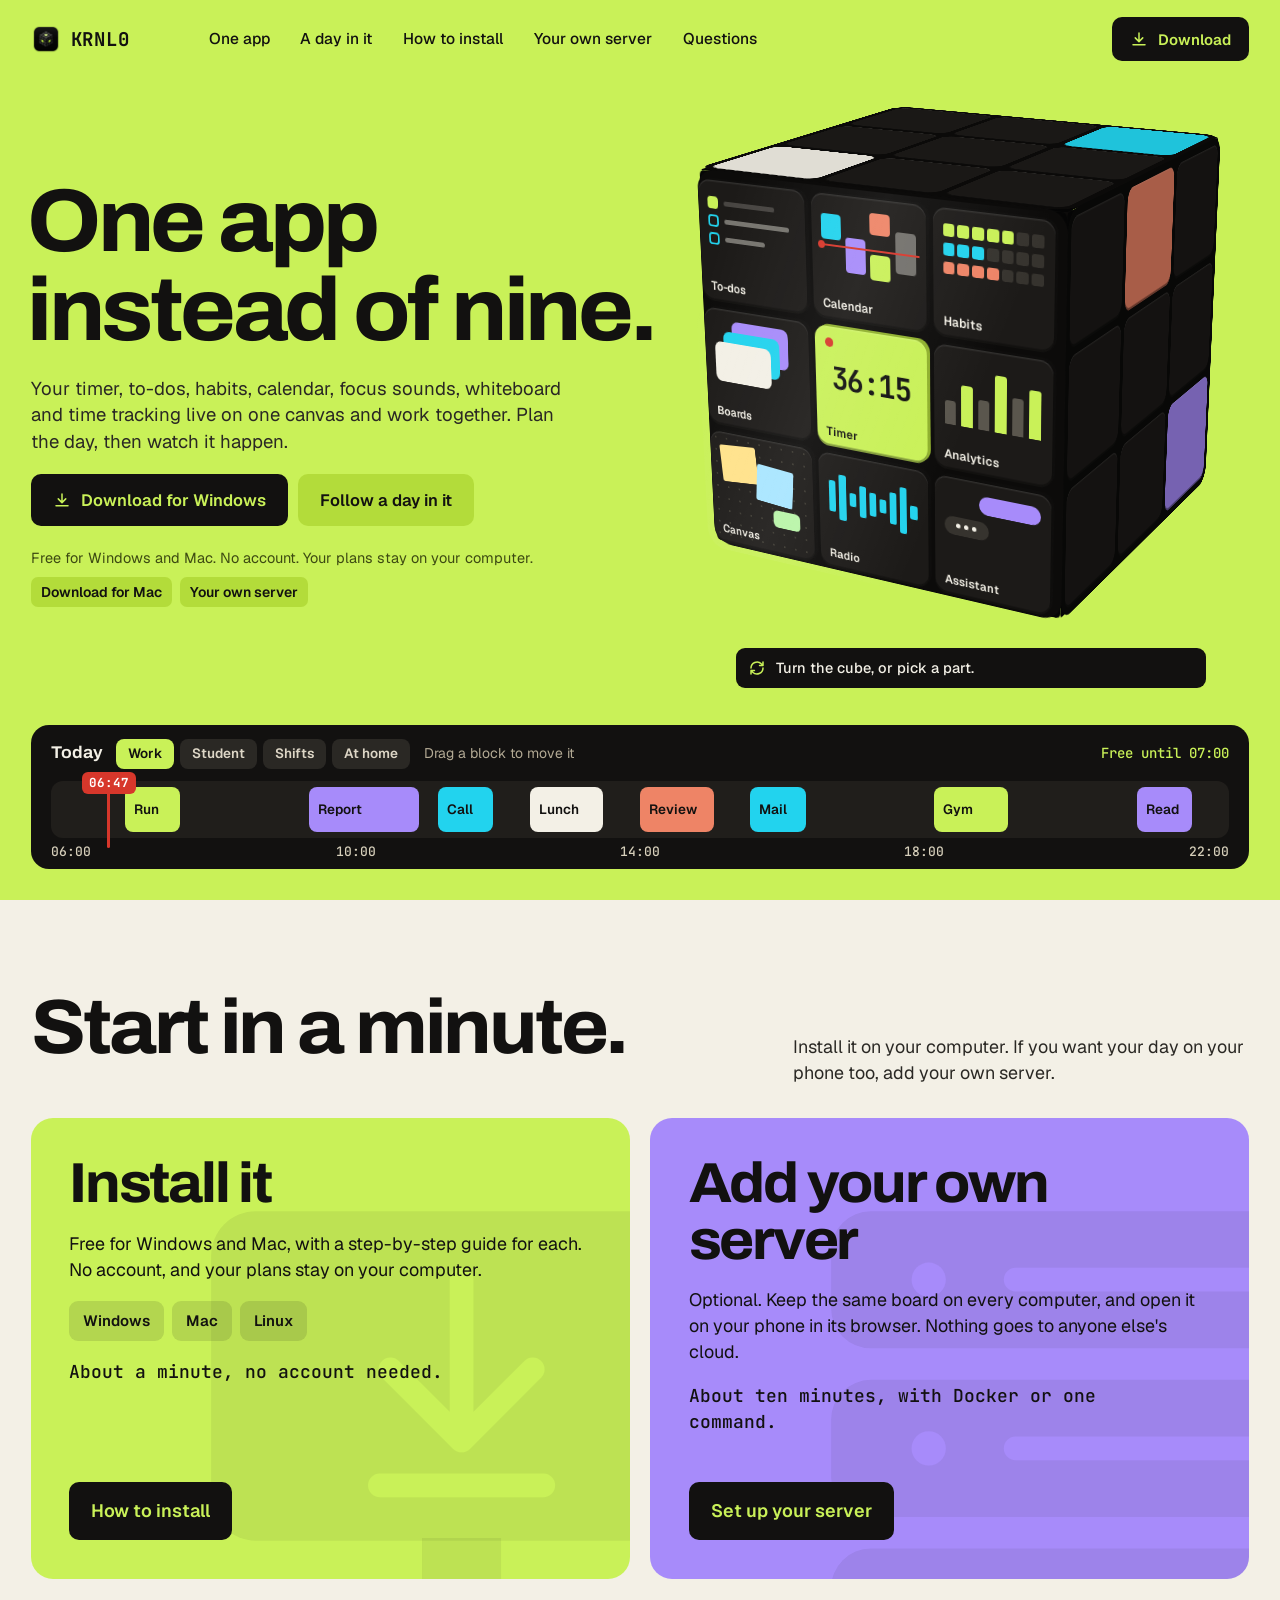
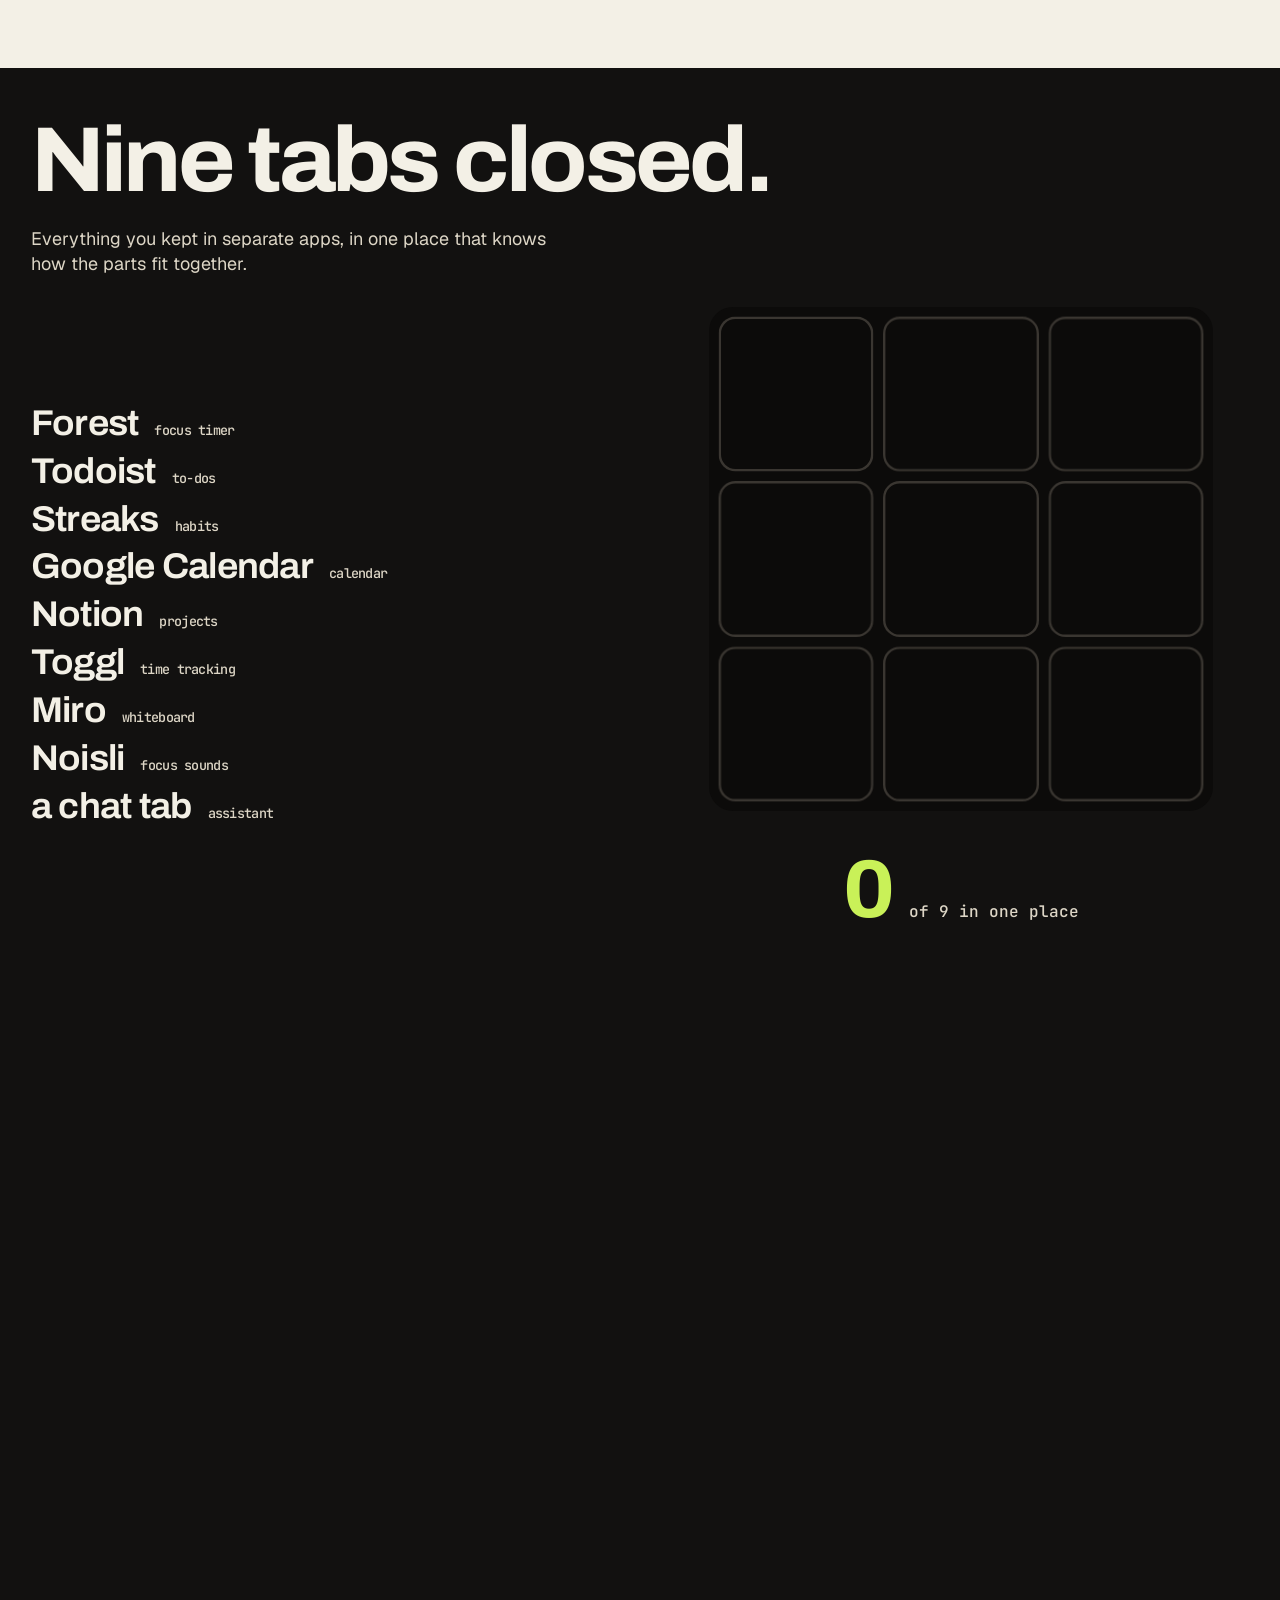
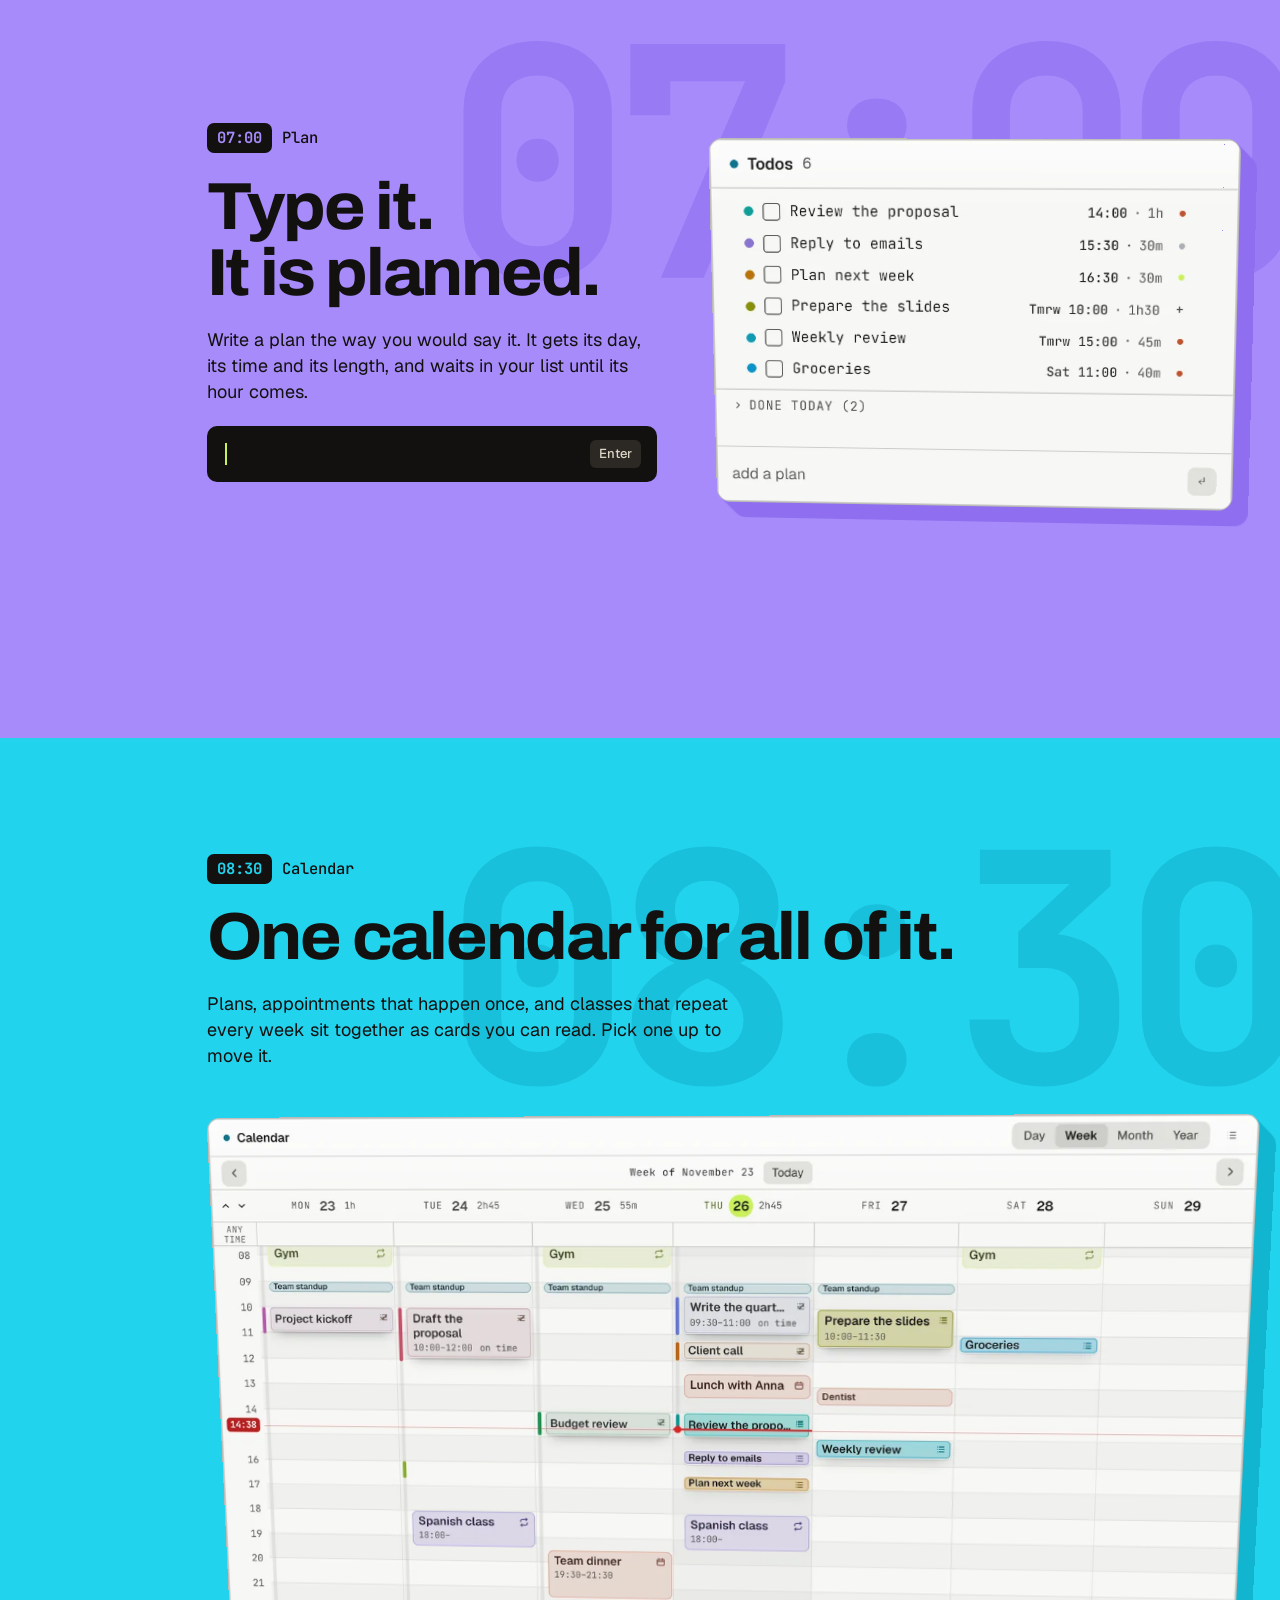
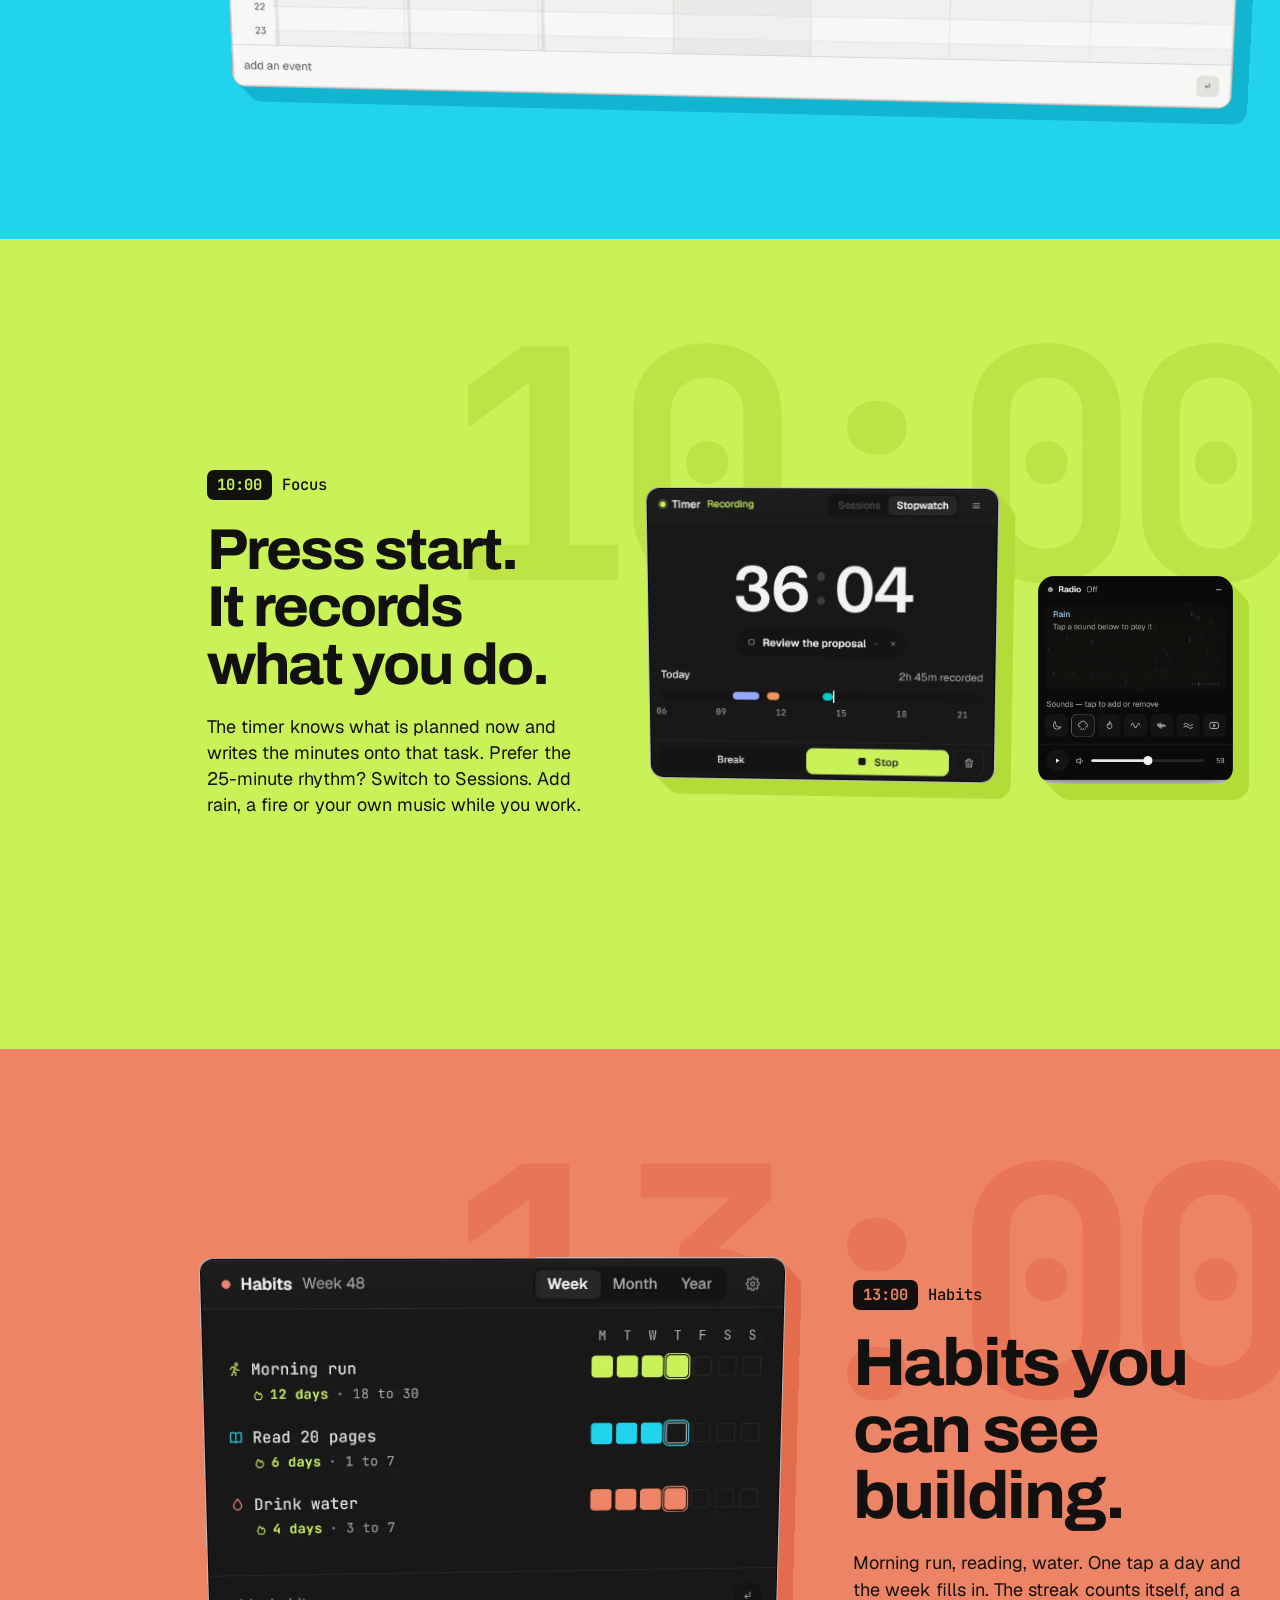
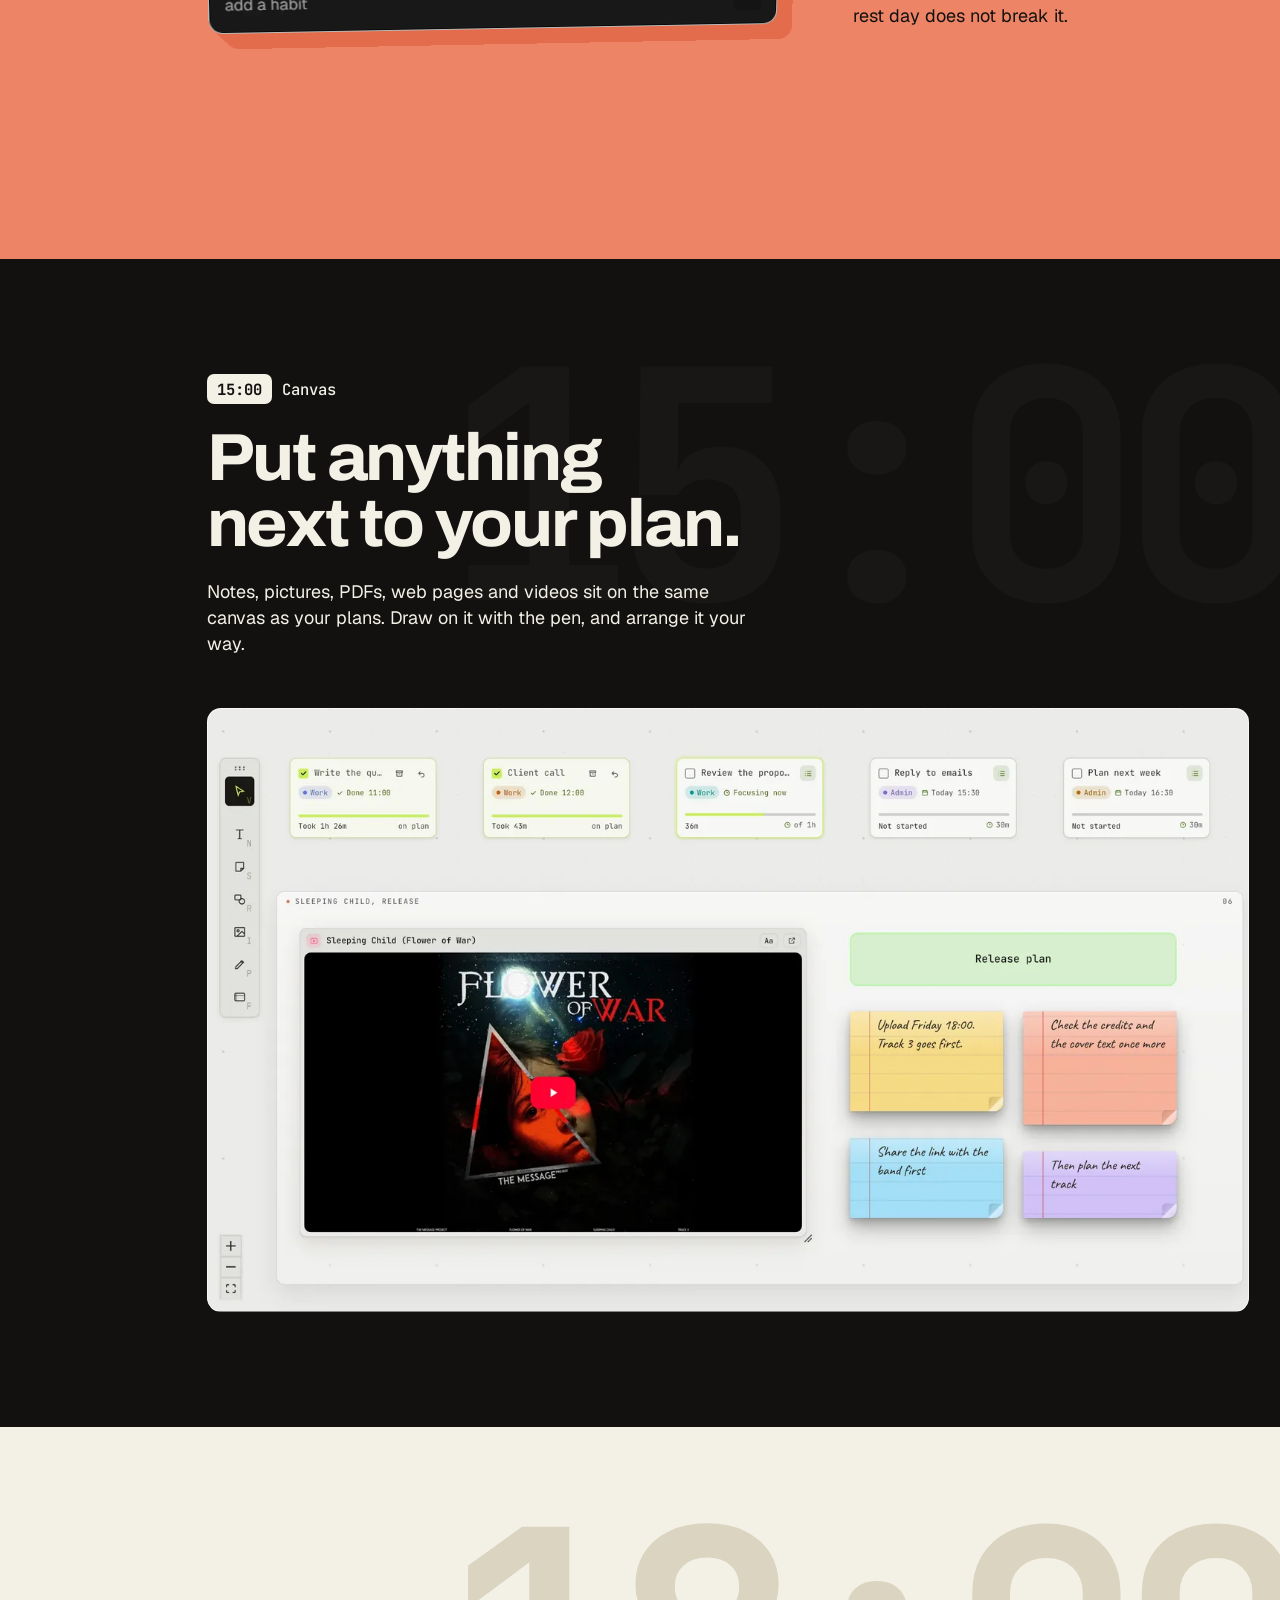
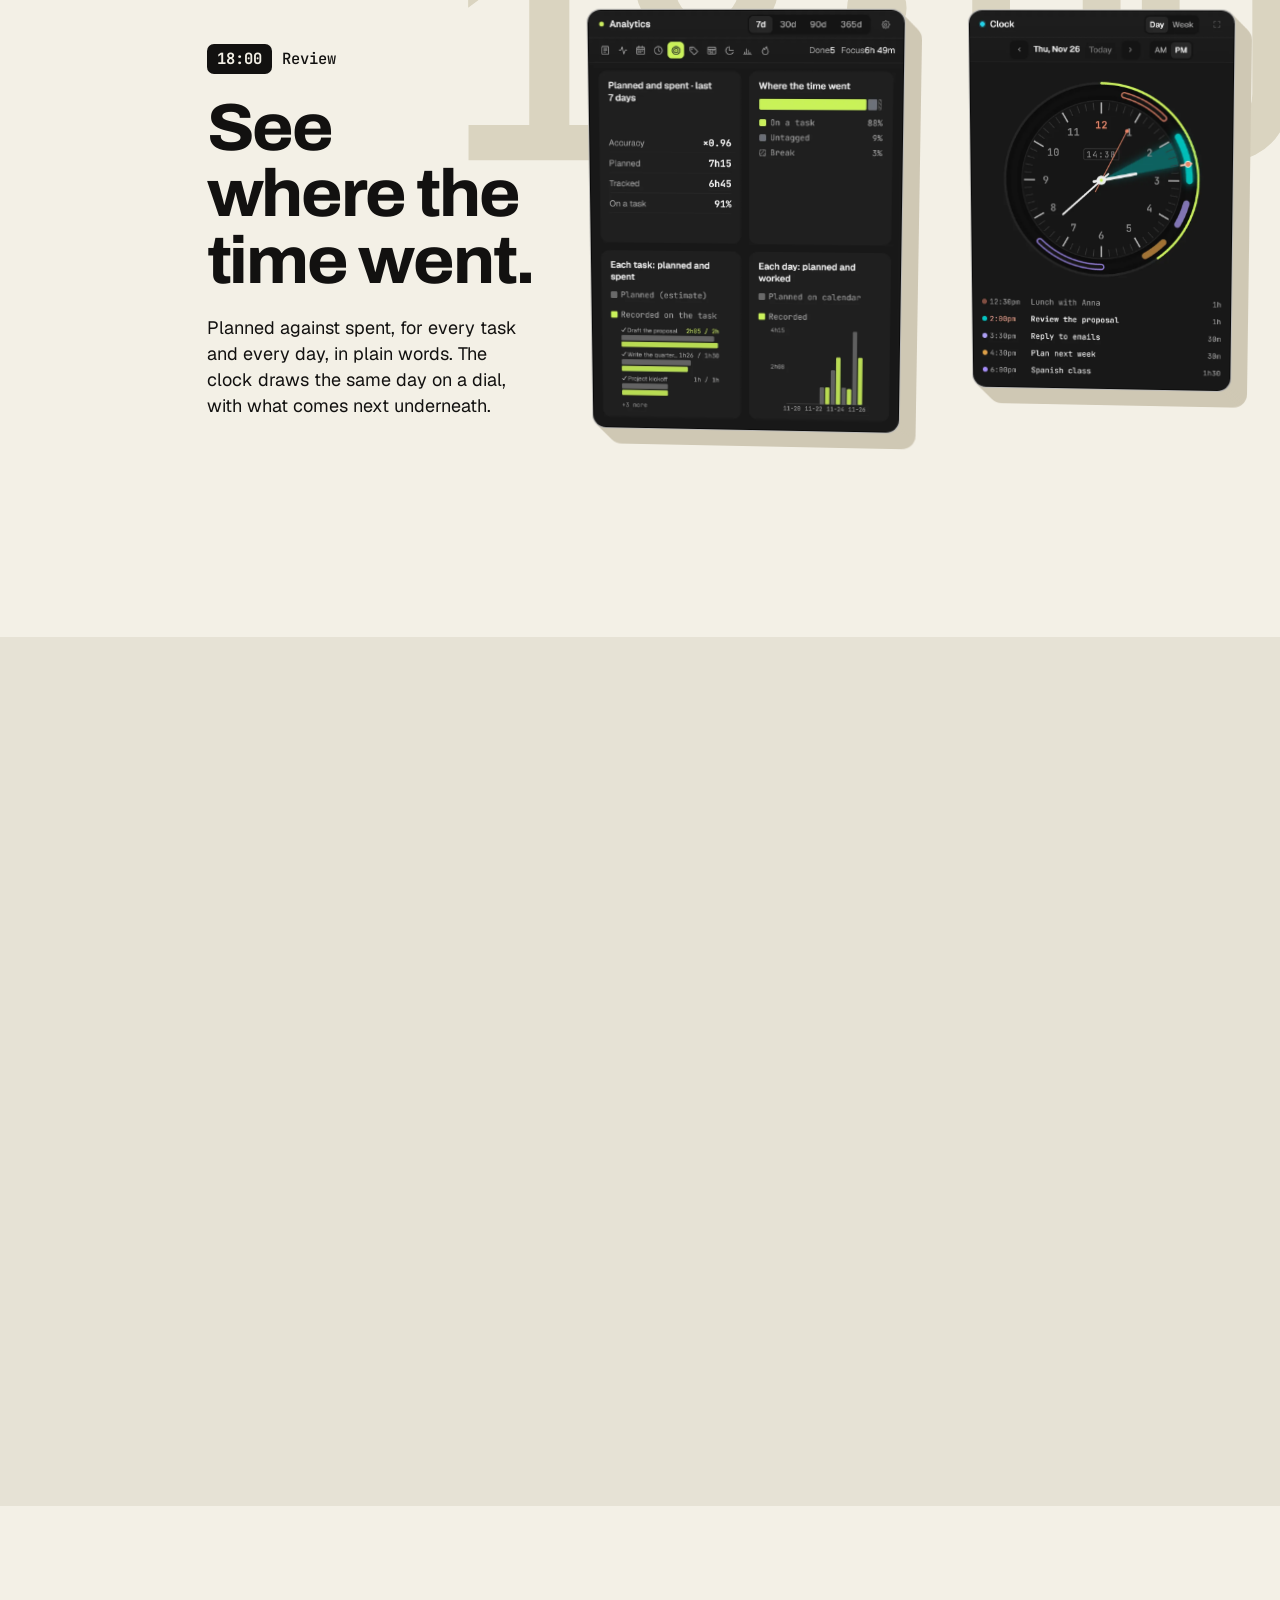
==== commit 3a2c922a: "chore: KRNL0 0.16.2; KRNL0 for Mac is a download now The release carries KRNL0-0.16.2-arm64.dmg, whi" ====
--- a/index.html
+++ b/index.html
@@ -31,7 +31,7 @@
 <link rel="preload" href="assets/fonts/geist-latin.woff2" as="font" type="font/woff2" crossorigin>
 <link rel="stylesheet" href="site.css?v=d5a4dc9a04">
 <script>document.documentElement.classList.add('js')</script>
-<script type="application/ld+json">{"@context":"https://schema.org","@type":"SoftwareApplication","name":"KRNL0","applicationCategory":"ProductivityApplication","operatingSystem":"Windows, macOS, Linux","offers":{"@type":"Offer","price":"0","priceCurrency":"EUR"},"description":"Timer, to-dos, habits, calendar, clock, focus sounds and analytics on one canvas, working together. Free, no account, and your plans stay on your computer.","author":{"@type":"Person","name":"theMindDeveloper","url":"https://github.com/theMindDeveloper"},"downloadUrl":"https://github.com/theMindDeveloper/krnl0/releases/latest","softwareVersion":"0.16.1"}</script>
+<script type="application/ld+json">{"@context":"https://schema.org","@type":"SoftwareApplication","name":"KRNL0","applicationCategory":"ProductivityApplication","operatingSystem":"Windows, macOS, Linux","offers":{"@type":"Offer","price":"0","priceCurrency":"EUR"},"description":"Timer, to-dos, habits, calendar, clock, focus sounds and analytics on one canvas, working together. Free, no account, and your plans stay on your computer.","author":{"@type":"Person","name":"theMindDeveloper","url":"https://github.com/theMindDeveloper"},"downloadUrl":"https://github.com/theMindDeveloper/krnl0/releases/latest","softwareVersion":"0.16.2"}</script>
 </head>
 <body>
 <a class="skip" href="#main">Skip to content</a>
@@ -69,7 +69,7 @@
         <a class="btn" data-dl href="https://github.com/theMindDeveloper/krnl0/releases/latest"><svg class="ico" viewBox="0 0 24 24" aria-hidden="true"><path d="M12 4v11M7 10.5l5 5 5-5M4 19.5h16"/></svg>Download for Windows</a>
         <a class="btn btn-onacid" href="#day">Follow a day in it</a>
       </div>
-      <p class="meta" data-load style="--d:560ms">Free for Windows. No account. Your plans stay on your computer.<span class="meta-links"><a class="chip-link" href="download.html">Mac and Linux: build it yourself</a><a class="chip-link" href="server.html">Your own server</a></span></p>
+      <p class="meta" data-load style="--d:560ms">Free for Windows and Mac. No account. Your plans stay on your computer.<span class="meta-links"><a class="chip-link" href="download.html#mac">Download for Mac</a><a class="chip-link" href="server.html">Your own server</a></span></p>
     </div>
 
     <div class="cube-col">
@@ -90,7 +90,7 @@
           <div class="face f-top" aria-hidden="true"><i></i><i></i><i class="k-cyan"></i><i></i><i></i><i></i><i class="k-paper"></i><i></i><i></i></div>
           <div class="face f-right" aria-hidden="true"><i></i><i class="k-rust"></i><i></i><i></i><i></i><i></i><i></i><i></i><i class="k-purple"></i></div>
           <div class="face f-left" aria-hidden="true"><i class="k-purple"></i><i></i><i></i><i></i><i class="k-acid"></i><i></i><i></i><i></i><i class="k-cyan"></i></div>
-          <div class="face f-back" aria-hidden="true"><i></i><i class="k-cyan"></i><i></i><b class="wm">KRNL0</b><b class="ver">Version <span data-krnl-v>0.16.1</span></b><i class="k-rust"></i></div>
+          <div class="face f-back" aria-hidden="true"><i></i><i class="k-cyan"></i><i></i><b class="wm">KRNL0</b><b class="ver">Version <span data-krnl-v>0.16.2</span></b><i class="k-rust"></i></div>
           <div class="face f-bottom" aria-hidden="true"><i></i><i></i><i></i><i class="k-rust"></i><i></i><i class="k-paper"></i><i></i><i></i><i></i></div>
           <div class="core" aria-hidden="true"><i></i><i></i><i></i><i></i><i></i><i></i><b></b><b></b><b></b><b></b><b></b><b></b><b></b><b></b></div>
         </div>
@@ -134,7 +134,7 @@
         <path class="art-cut" d="M200 62v122M146 130l54 54 54-54M138 218h124"/>
       </svg>
       <h3>Install it</h3>
-      <p>Free for Windows, with a step-by-step guide for Mac and Linux. No account, and your plans stay on your computer.</p>
+      <p>Free for Windows and Mac, with a step-by-step guide for each. No account, and your plans stay on your computer.</p>
       <div class="start-chips"><a href="download.html#windows">Windows</a><a href="download.html#mac">Mac</a><a href="download.html#linux">Linux</a></div>
       <p class="start-time">About a minute, no account needed.</p>
       <a class="btn" href="download.html">How to install</a>
@@ -322,7 +322,7 @@
 <!-- ═══ NEW ═══ -->
 <section class="news" id="new" aria-labelledby="new-h">
   <div class="news-head">
-    <p class="ver-chip" data-rise>v<span data-krnl-v>0.16.1</span></p>
+    <p class="ver-chip" data-rise>v<span data-krnl-v>0.16.2</span></p>
     <h2 id="new-h" data-rise>What's new</h2>
     <p data-rise>Your Google and iPhone calendars beside your plans, and your plans on your phone.</p>
     <a class="btn btn-quiet" href="https://github.com/theMindDeveloper/krnl0/releases/latest" data-rise>All the release notes</a>
@@ -344,7 +344,7 @@
   <div class="faq-list">
     <details open><summary>Is it free?</summary><p>Yes. KRNL0 costs nothing: no subscription, no trial, no account. The code is public, so anyone can see how it works and use it, but not to build a competing product.</p></details>
     <details><summary>Does it need the internet?</summary><p>No. Everything is saved in one file on your own computer. No account, no tracking, no cloud. Close it, open it next week, and your day is exactly where you left it.</p></details>
-    <details><summary>Which computers does it run on?</summary><p>Windows has an installer today, and from then on KRNL0 updates itself. On macOS and Linux you can build it yourself from the source code on GitHub.</p></details>
+    <details><summary>Which computers does it run on?</summary><p>Windows and Mac (Apple silicon, M1 and newer). On Windows KRNL0 updates itself; on a Mac it tells you when a new version is out. On Linux you can build it yourself from the source code on GitHub.</p></details>
     <details><summary>Can I use it on my phone?</summary><p>Yes, with your own KRNL0 server. It keeps your computers on the same board and opens it in your phone's browser. Setting one up takes about ten minutes, and the Server page shows how.</p></details>
     <details><summary>Do I need AI?</summary><p>No. Every part works on its own. If you use Claude, you can ask it to plan or move things for you, with your own Claude plan.</p></details>
     <details><summary>Can I change how it looks?</summary><p>Yes. Pick a style, Paper or Pro, choose a frame, and switch between light and dark whenever you like.</p></details>
@@ -371,7 +371,7 @@
       <a class="btn btn-ghost" href="download.html">Other computers</a>
       <a class="btn btn-ghost" href="https://github.com/theMindDeveloper/krnl0">Source on GitHub</a>
     </div>
-    <p class="cta-meta" data-rise>Free. Version <span data-krnl-v>0.16.1</span>. The Windows installer keeps itself up to date.</p>
+    <p class="cta-meta" data-rise>Free. Version <span data-krnl-v>0.16.2</span>. The Windows installer keeps itself up to date.</p>
   </div>
 </section>
 
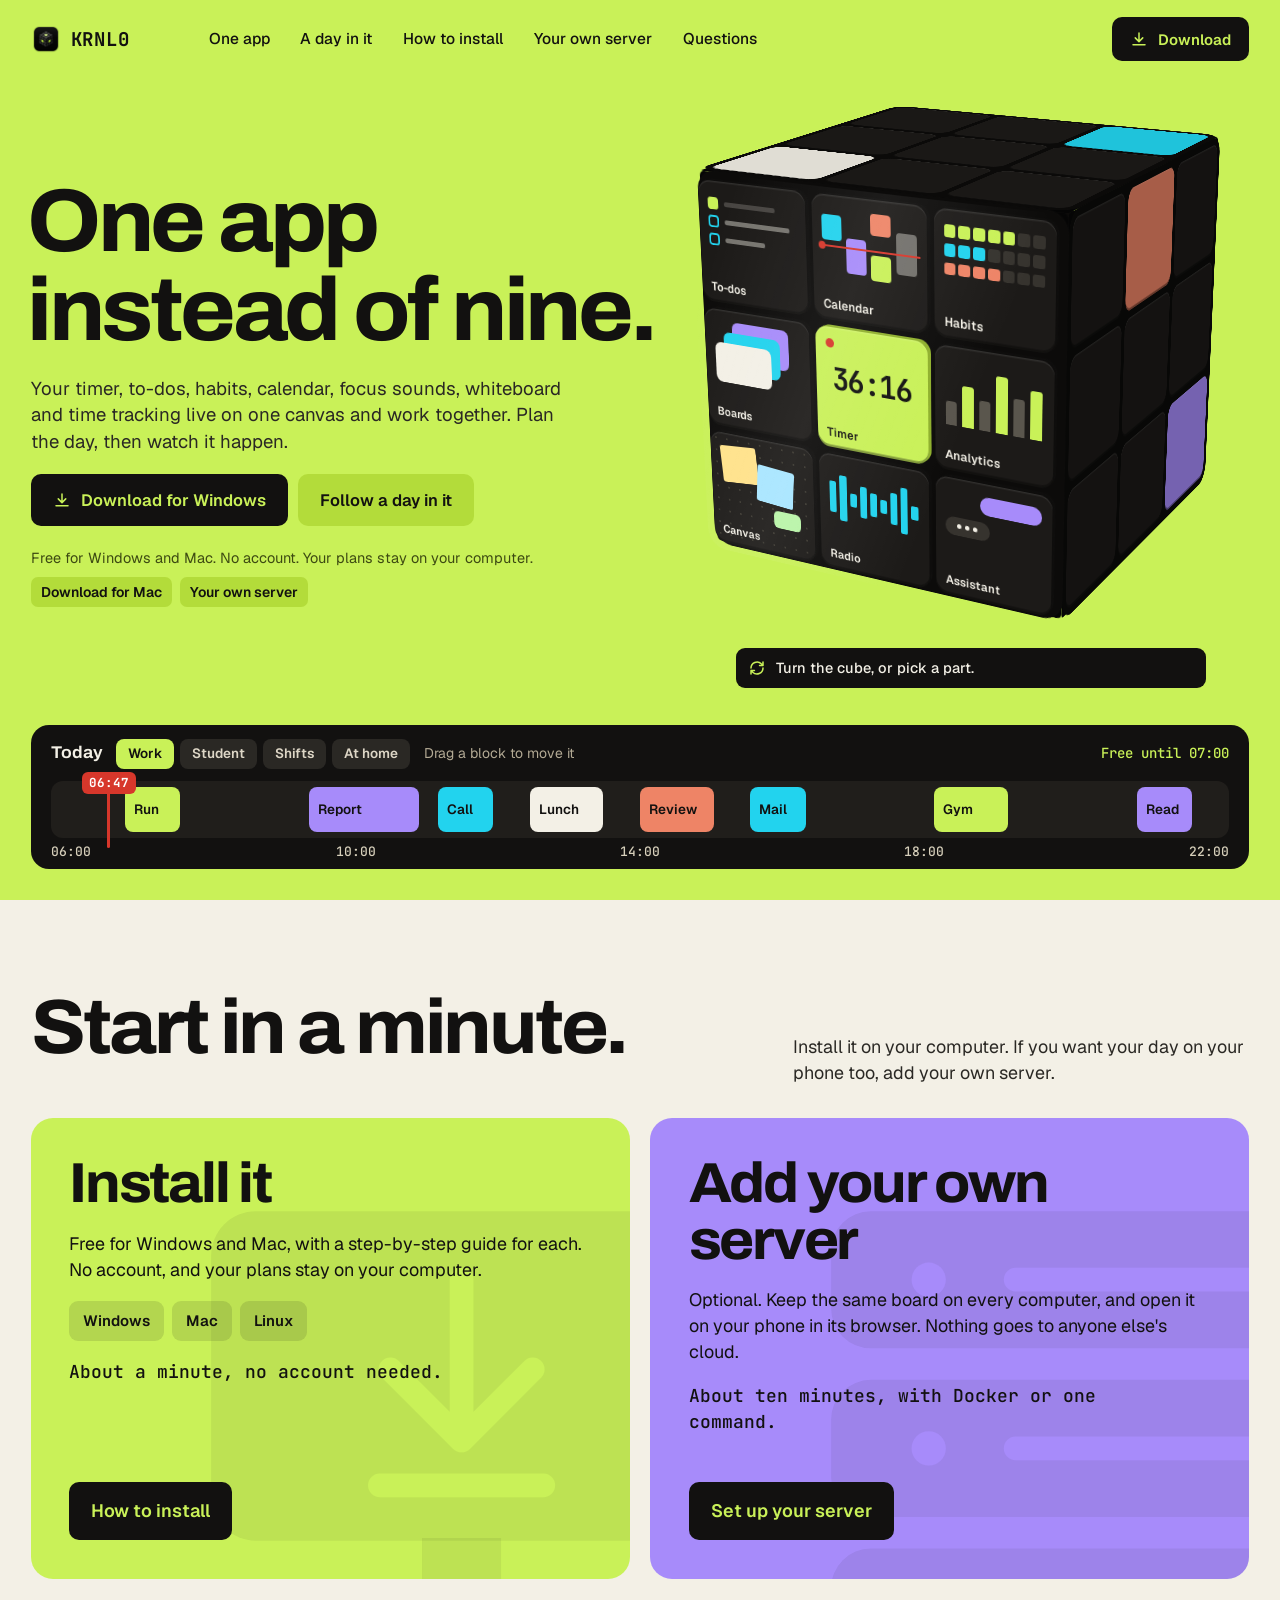
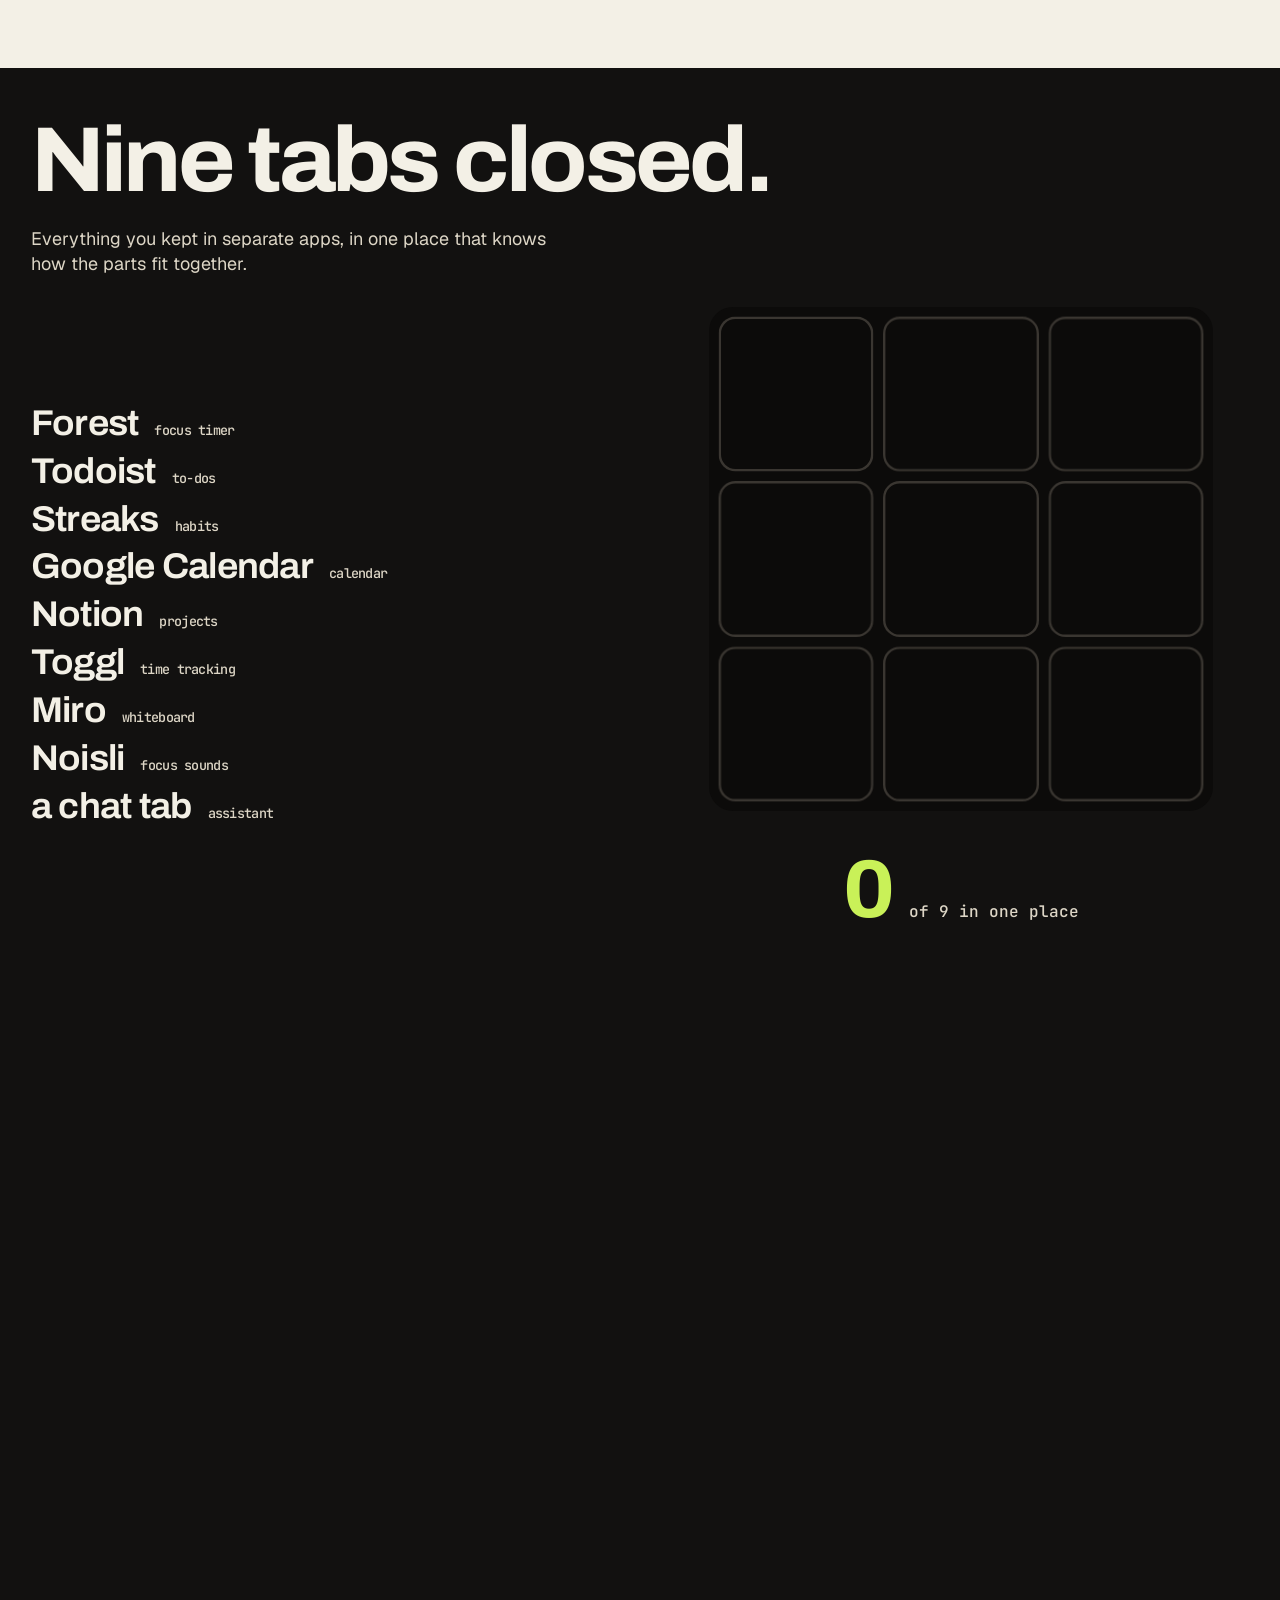
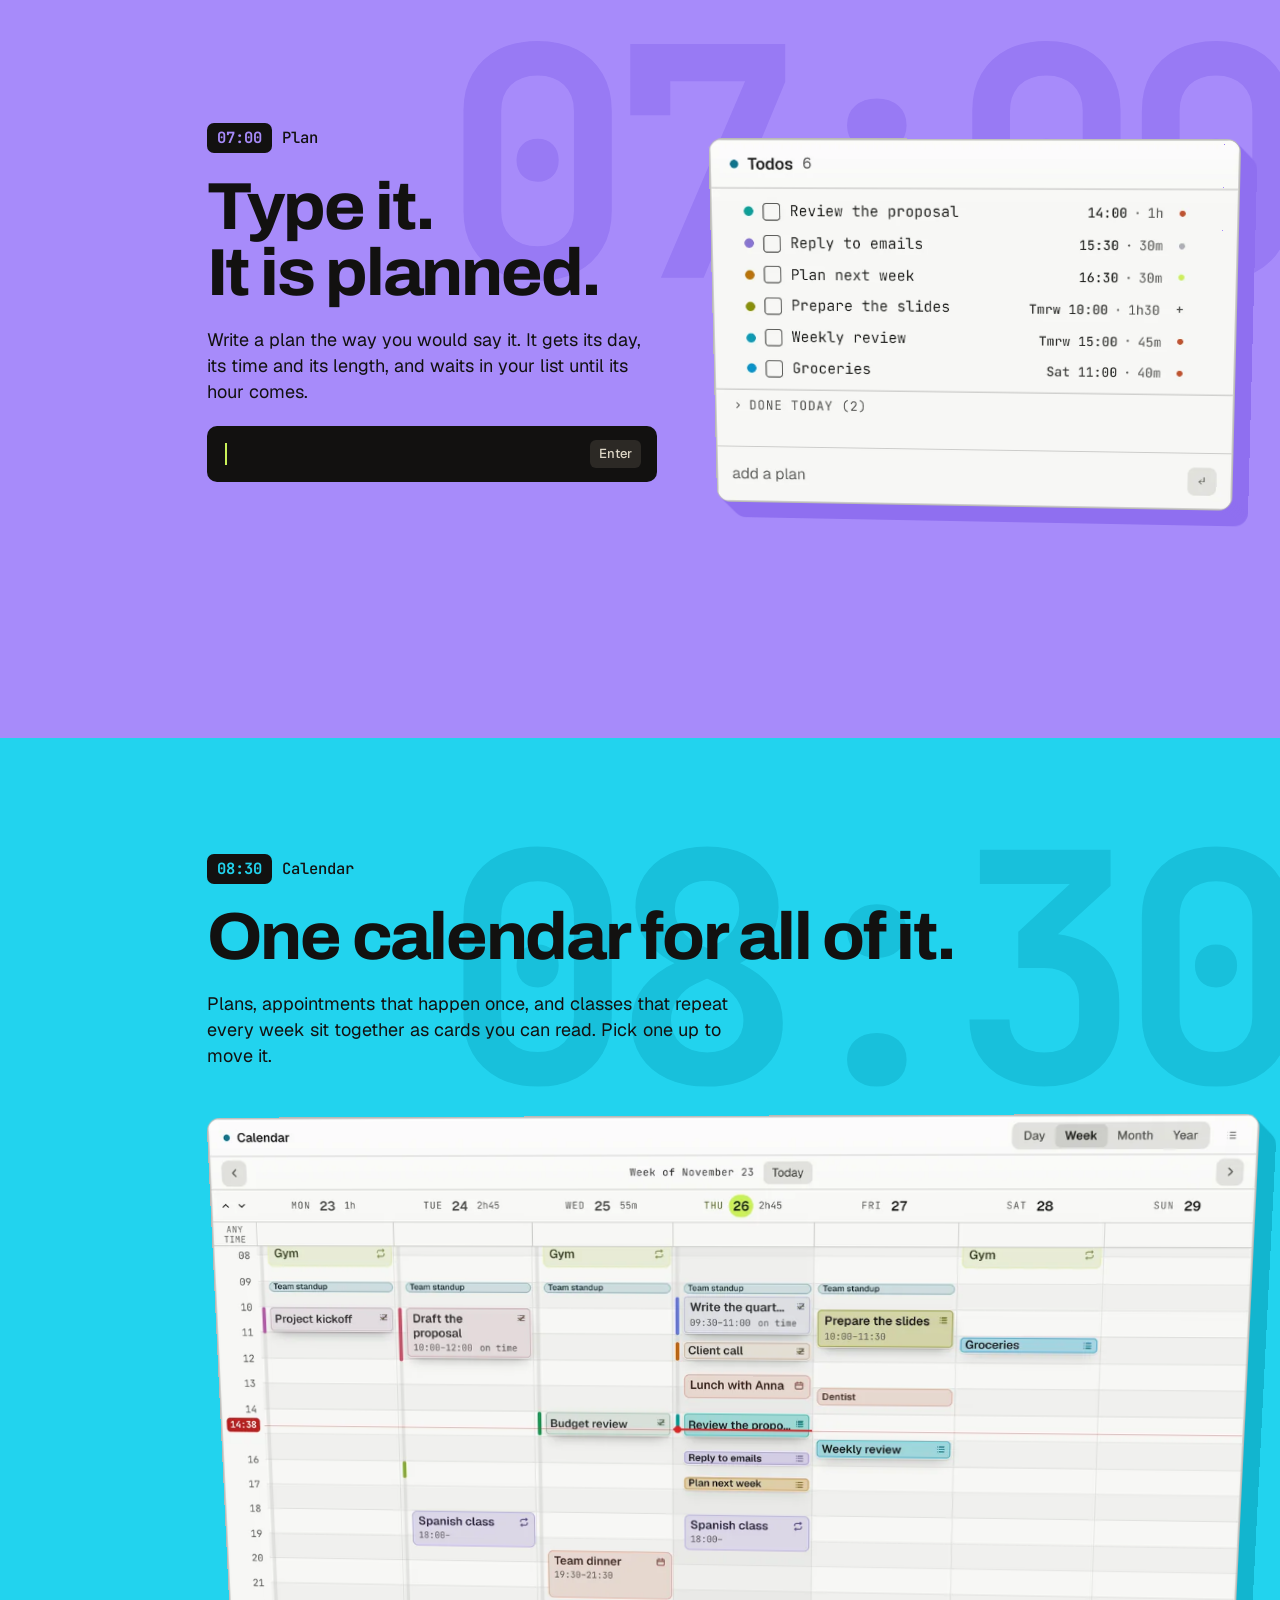
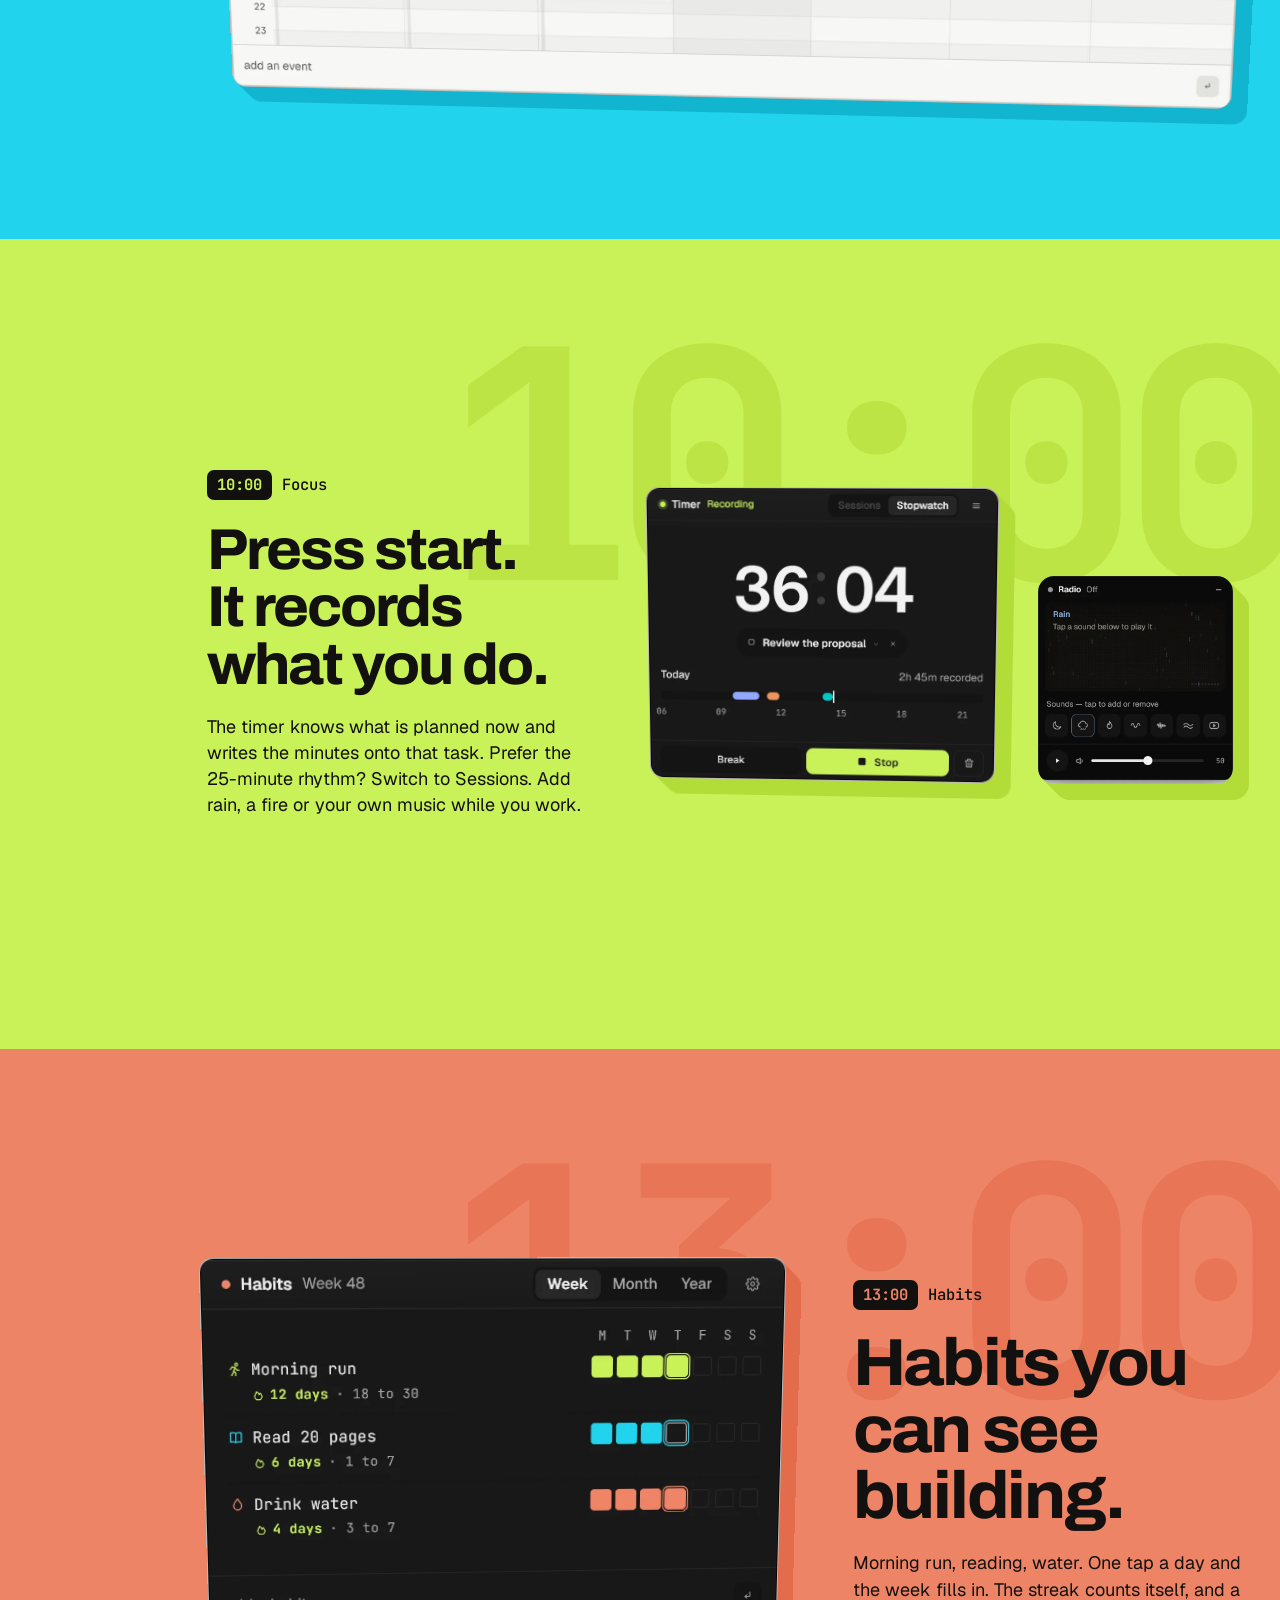
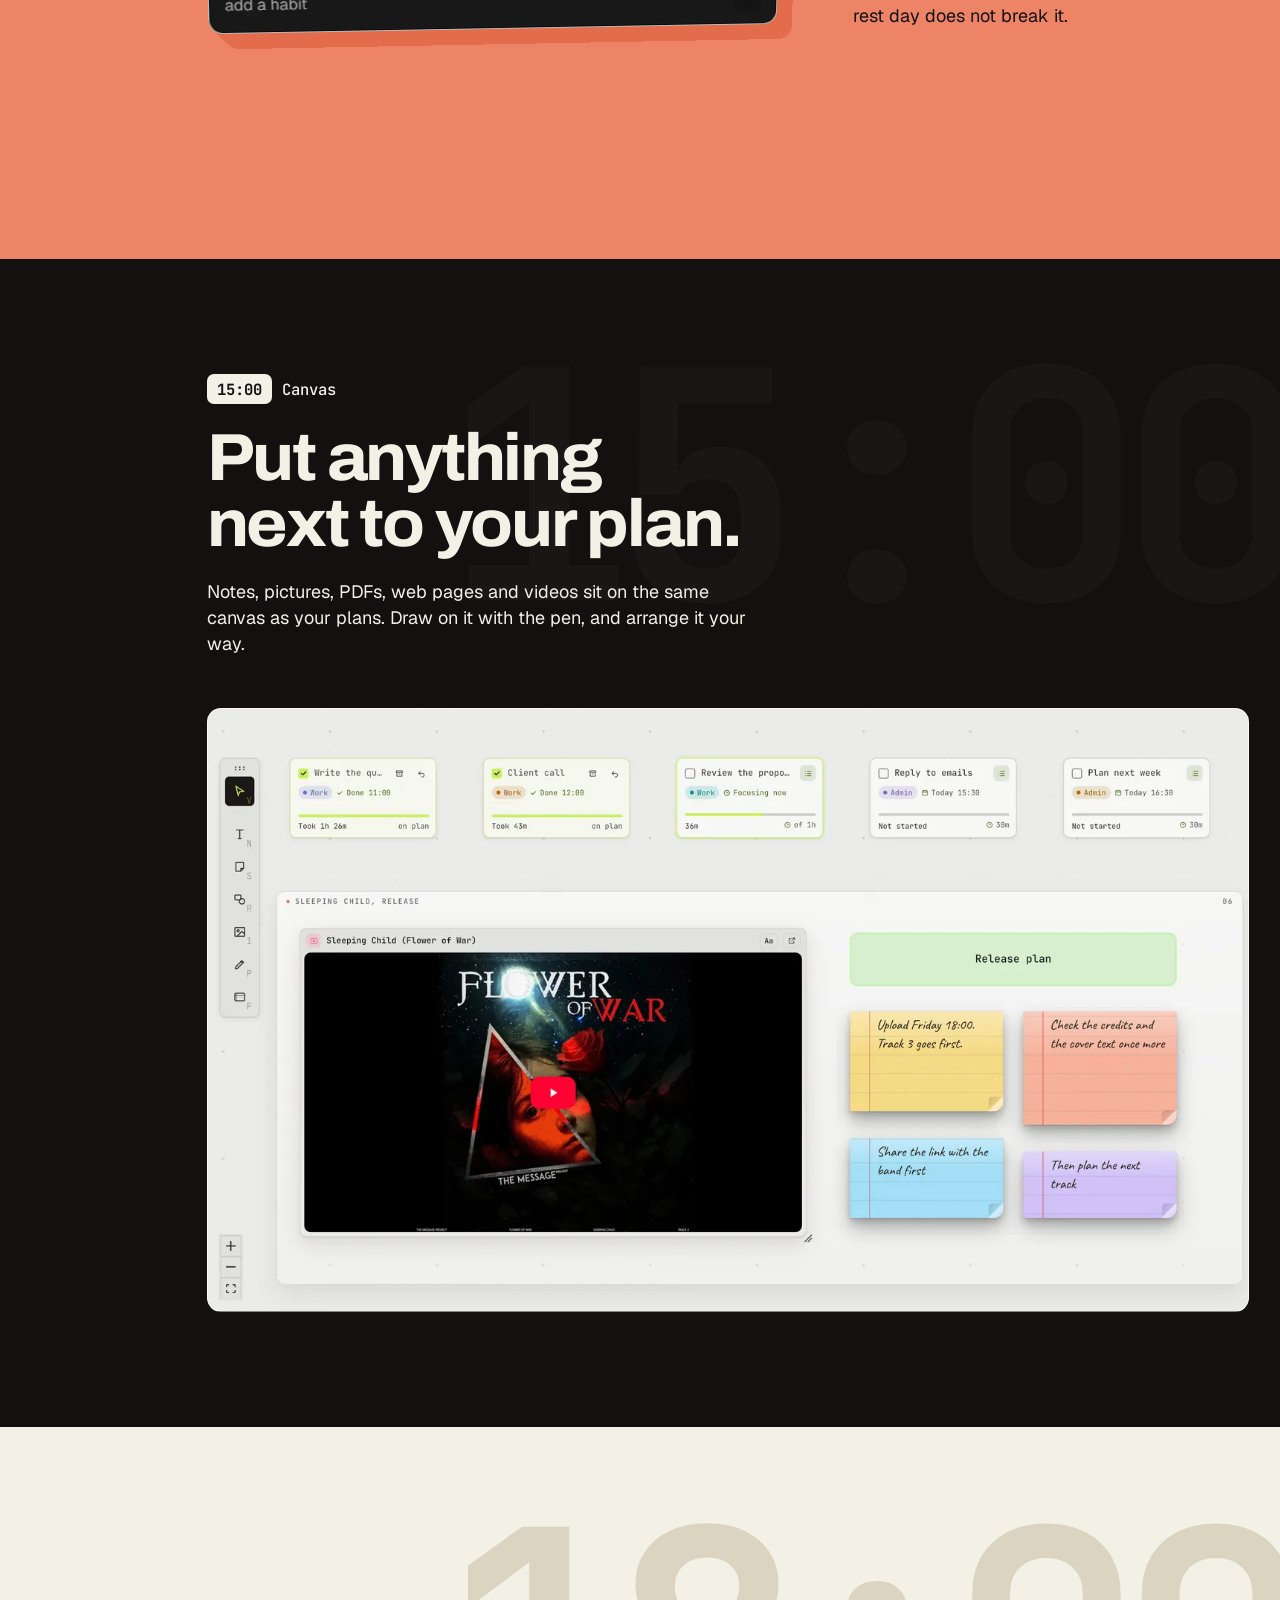
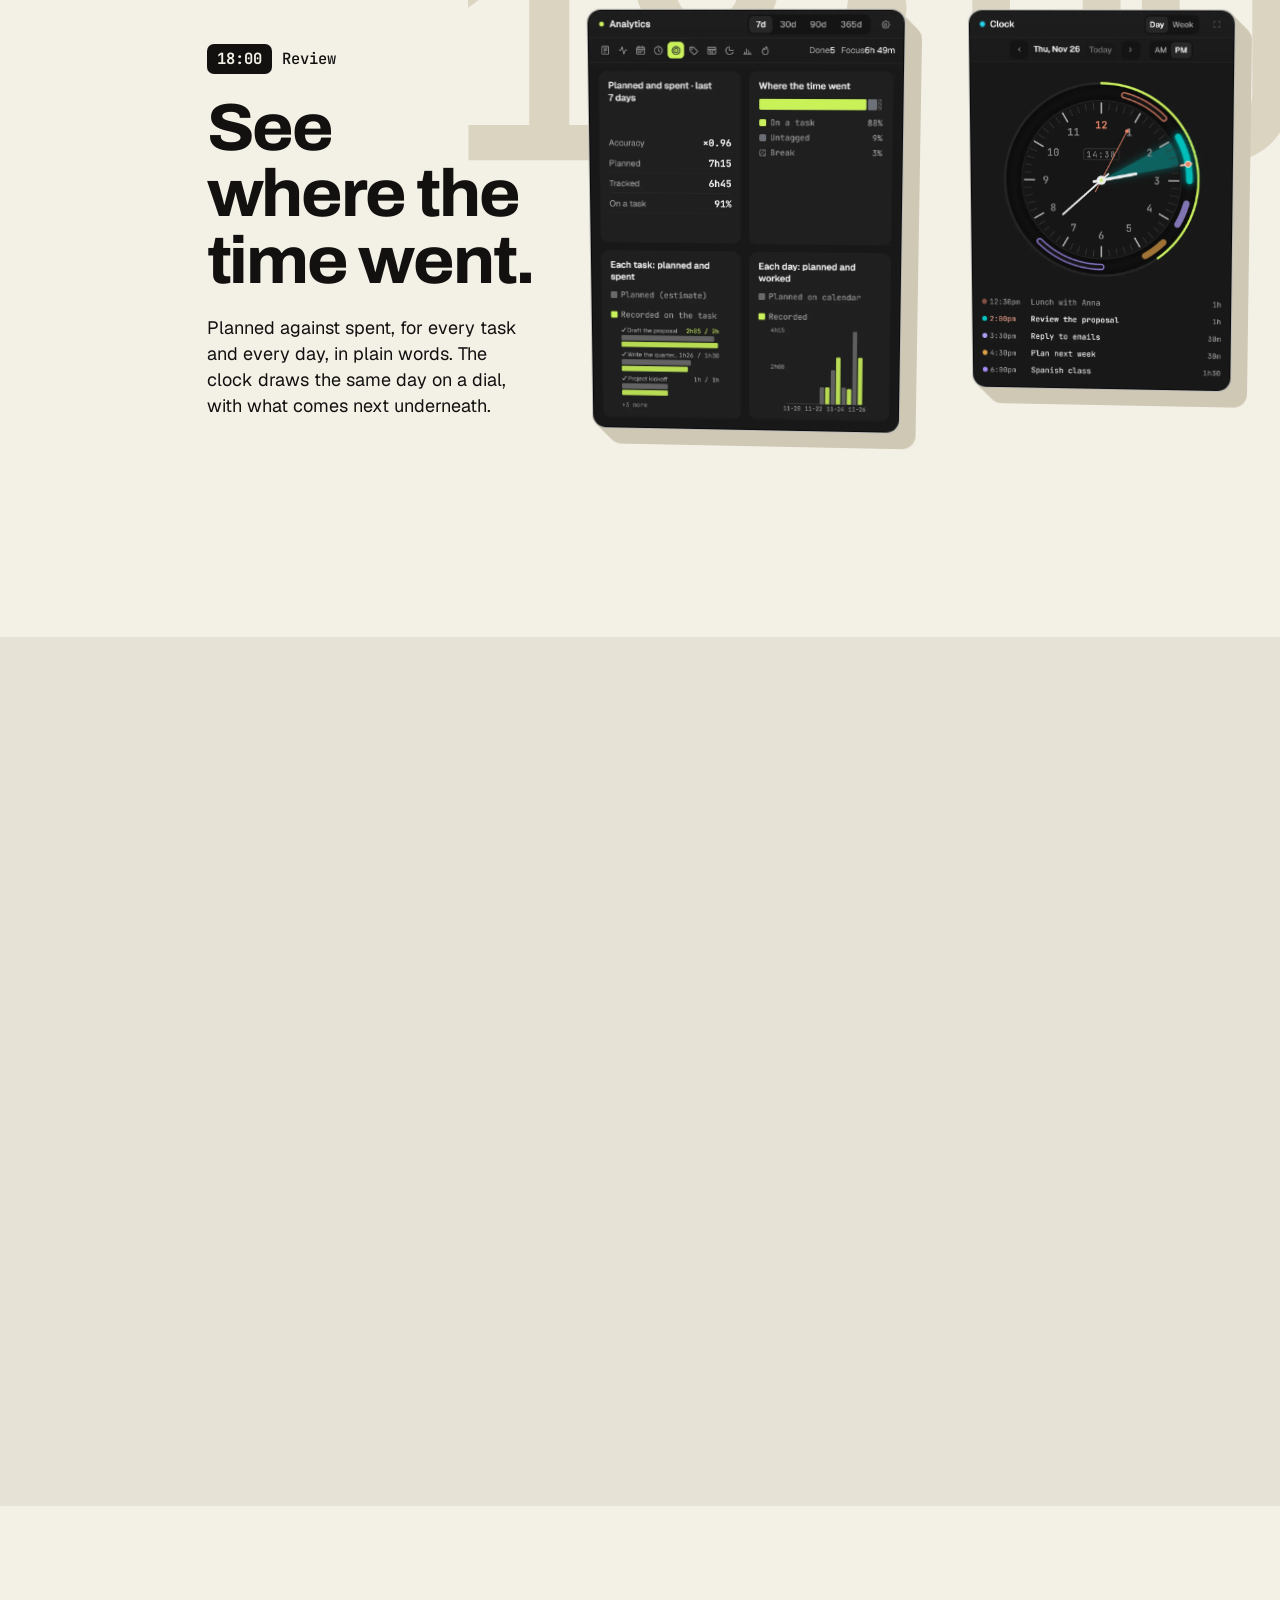
==== commit 4a63a4a3: "chore: KRNL0 0.17.0 and its news (drag to add, any name, your colour)" ====
--- a/index.html
+++ b/index.html
@@ -31,7 +31,7 @@
 <link rel="preload" href="assets/fonts/geist-latin.woff2" as="font" type="font/woff2" crossorigin>
 <link rel="stylesheet" href="site.css?v=d5a4dc9a04">
 <script>document.documentElement.classList.add('js')</script>
-<script type="application/ld+json">{"@context":"https://schema.org","@type":"SoftwareApplication","name":"KRNL0","applicationCategory":"ProductivityApplication","operatingSystem":"Windows, macOS, Linux","offers":{"@type":"Offer","price":"0","priceCurrency":"EUR"},"description":"Timer, to-dos, habits, calendar, clock, focus sounds and analytics on one canvas, working together. Free, no account, and your plans stay on your computer.","author":{"@type":"Person","name":"theMindDeveloper","url":"https://github.com/theMindDeveloper"},"downloadUrl":"https://github.com/theMindDeveloper/krnl0/releases/latest","softwareVersion":"0.16.2"}</script>
+<script type="application/ld+json">{"@context":"https://schema.org","@type":"SoftwareApplication","name":"KRNL0","applicationCategory":"ProductivityApplication","operatingSystem":"Windows, macOS, Linux","offers":{"@type":"Offer","price":"0","priceCurrency":"EUR"},"description":"Timer, to-dos, habits, calendar, clock, focus sounds and analytics on one canvas, working together. Free, no account, and your plans stay on your computer.","author":{"@type":"Person","name":"theMindDeveloper","url":"https://github.com/theMindDeveloper"},"downloadUrl":"https://github.com/theMindDeveloper/krnl0/releases/latest","softwareVersion":"0.17.0"}</script>
 </head>
 <body>
 <a class="skip" href="#main">Skip to content</a>
@@ -90,7 +90,7 @@
           <div class="face f-top" aria-hidden="true"><i></i><i></i><i class="k-cyan"></i><i></i><i></i><i></i><i class="k-paper"></i><i></i><i></i></div>
           <div class="face f-right" aria-hidden="true"><i></i><i class="k-rust"></i><i></i><i></i><i></i><i></i><i></i><i></i><i class="k-purple"></i></div>
           <div class="face f-left" aria-hidden="true"><i class="k-purple"></i><i></i><i></i><i></i><i class="k-acid"></i><i></i><i></i><i></i><i class="k-cyan"></i></div>
-          <div class="face f-back" aria-hidden="true"><i></i><i class="k-cyan"></i><i></i><b class="wm">KRNL0</b><b class="ver">Version <span data-krnl-v>0.16.2</span></b><i class="k-rust"></i></div>
+          <div class="face f-back" aria-hidden="true"><i></i><i class="k-cyan"></i><i></i><b class="wm">KRNL0</b><b class="ver">Version <span data-krnl-v>0.17.0</span></b><i class="k-rust"></i></div>
           <div class="face f-bottom" aria-hidden="true"><i></i><i></i><i></i><i class="k-rust"></i><i></i><i class="k-paper"></i><i></i><i></i><i></i></div>
           <div class="core" aria-hidden="true"><i></i><i></i><i></i><i></i><i></i><i></i><b></b><b></b><b></b><b></b><b></b><b></b><b></b><b></b></div>
         </div>
@@ -322,19 +322,19 @@
 <!-- ═══ NEW ═══ -->
 <section class="news" id="new" aria-labelledby="new-h">
   <div class="news-head">
-    <p class="ver-chip" data-rise>v<span data-krnl-v>0.16.2</span></p>
+    <p class="ver-chip" data-rise>v<span data-krnl-v>0.17.0</span></p>
     <h2 id="new-h" data-rise>What's new</h2>
-    <p data-rise>Your Google and iPhone calendars beside your plans, and your plans on your phone.</p>
+    <p data-rise>Drag to add your time, name any time you spent, and pick your own colour.</p>
     <a class="btn btn-quiet" href="https://github.com/theMindDeveloper/krnl0/releases/latest" data-rise>All the release notes</a>
   </div>
   <ul class="news-list">
-    <li data-rise><b>Your other calendars, right here</b><span>Sign in with Google or Apple once, and their events sit on your Calendar next to your plans, outlined so you can tell them apart. KRNL0 never changes them.</span></li>
-    <li data-rise><b>Your plans on your phone</b><span>KRNL0 can keep a calendar called KRNL0 in your Google or iPhone calendar. Move or delete a plan on your phone and KRNL0 follows.</span></li>
-    <li data-rise><b>Today fits one screen</b><span>On your phone, Today shows the date, your day on the clock and one timer, with no scrolling. Your to-dos have their own tab.</span></li>
-    <li data-rise><b>Any calendar link or file</b><span>Add a school or work calendar by its link, or bring in an .ics file. Your plans can go out as one too, for any other calendar app.</span></li>
-    <li data-rise><b>A calmer top bar</b><span>It stays still while KRNL0 saves, and folds neatly when the window is narrow.</span></li>
-    <li data-rise><b>Shown, not told</b><span>A new tutorial with voice, Your other calendars: Help, then Tutorials.</span></li>
-    <li data-rise><b>Privacy in plain words</b><span>What KRNL0 does with your calendars, and what it never does, on one short page: Privacy, at the bottom.</span></li>
+    <li data-rise><b>Drag to add your time</b><span>Drag across empty hours on the Calendar, or round the Clock. Time that has passed asks what it was and logs it. Time ahead becomes a task, an event or something that repeats.</span></li>
+    <li data-rise><b>Name any time you spent</b><span>A game, a call, a walk: past time takes any name, not only a task. Names you used come back as you type, even from their first letters.</span></li>
+    <li data-rise><b>Your colour</b><span>Pick one of eight accent colours, or type your own. KRNL0 keeps it readable.</span></li>
+    <li data-rise><b>A smoother canvas</b><span>No lag when you start to move around, and sharp text while you zoom.</span></li>
+    <li data-rise><b>One mode for everyone</b><span>Easy mode is gone: everyone gets the whole of KRNL0. New boards start with the stopwatch.</span></li>
+    <li data-rise><b>Tidy by itself</b><span>A new card never lands on a window or on top of another card.</span></li>
+    <li data-rise><b>Shown, not told</b><span>The Calendar, Clock and Timer tutorials show the new parts: Help, then Tutorials.</span></li>
   </ul>
 </section>
 
@@ -347,7 +347,7 @@
     <details><summary>Which computers does it run on?</summary><p>Windows and Mac (Apple silicon, M1 and newer). On Windows KRNL0 updates itself; on a Mac it tells you when a new version is out. On Linux you can build it yourself from the source code on GitHub.</p></details>
     <details><summary>Can I use it on my phone?</summary><p>Yes, with your own KRNL0 server. It keeps your computers on the same board and opens it in your phone's browser. Setting one up takes about ten minutes, and the Server page shows how.</p></details>
     <details><summary>Do I need AI?</summary><p>No. Every part works on its own. If you use Claude, you can ask it to plan or move things for you, with your own Claude plan.</p></details>
-    <details><summary>Can I change how it looks?</summary><p>Yes. Pick a style, Paper or Pro, choose a frame, and switch between light and dark whenever you like.</p></details>
+    <details><summary>Can I change how it looks?</summary><p>Yes. Pick a style, Paper or Pro, choose a frame and your own accent colour, and switch between light and dark whenever you like.</p></details>
     <details><summary>Where is my data?</summary><p>Your whole board is one file in Documents/krnl0 on your computer. Copy it to back it up, or move it to another computer.</p></details>
     <details><summary>What happens to finished tasks?</summary><p>They move to a Done list, then to an Archive grouped by day. Nothing is deleted, and the time you spent stays in your analytics.</p></details>
     <details><summary>Is it only for students?</summary><p>No. It started as a university project, and it is for anyone who wants their day in one place: work, study, training, chores, all of it.</p></details>
@@ -371,7 +371,7 @@
       <a class="btn btn-ghost" href="download.html">Other computers</a>
       <a class="btn btn-ghost" href="https://github.com/theMindDeveloper/krnl0">Source on GitHub</a>
     </div>
-    <p class="cta-meta" data-rise>Free. Version <span data-krnl-v>0.16.2</span>. The Windows installer keeps itself up to date.</p>
+    <p class="cta-meta" data-rise>Free. Version <span data-krnl-v>0.17.0</span>. The Windows installer keeps itself up to date.</p>
   </div>
 </section>
 
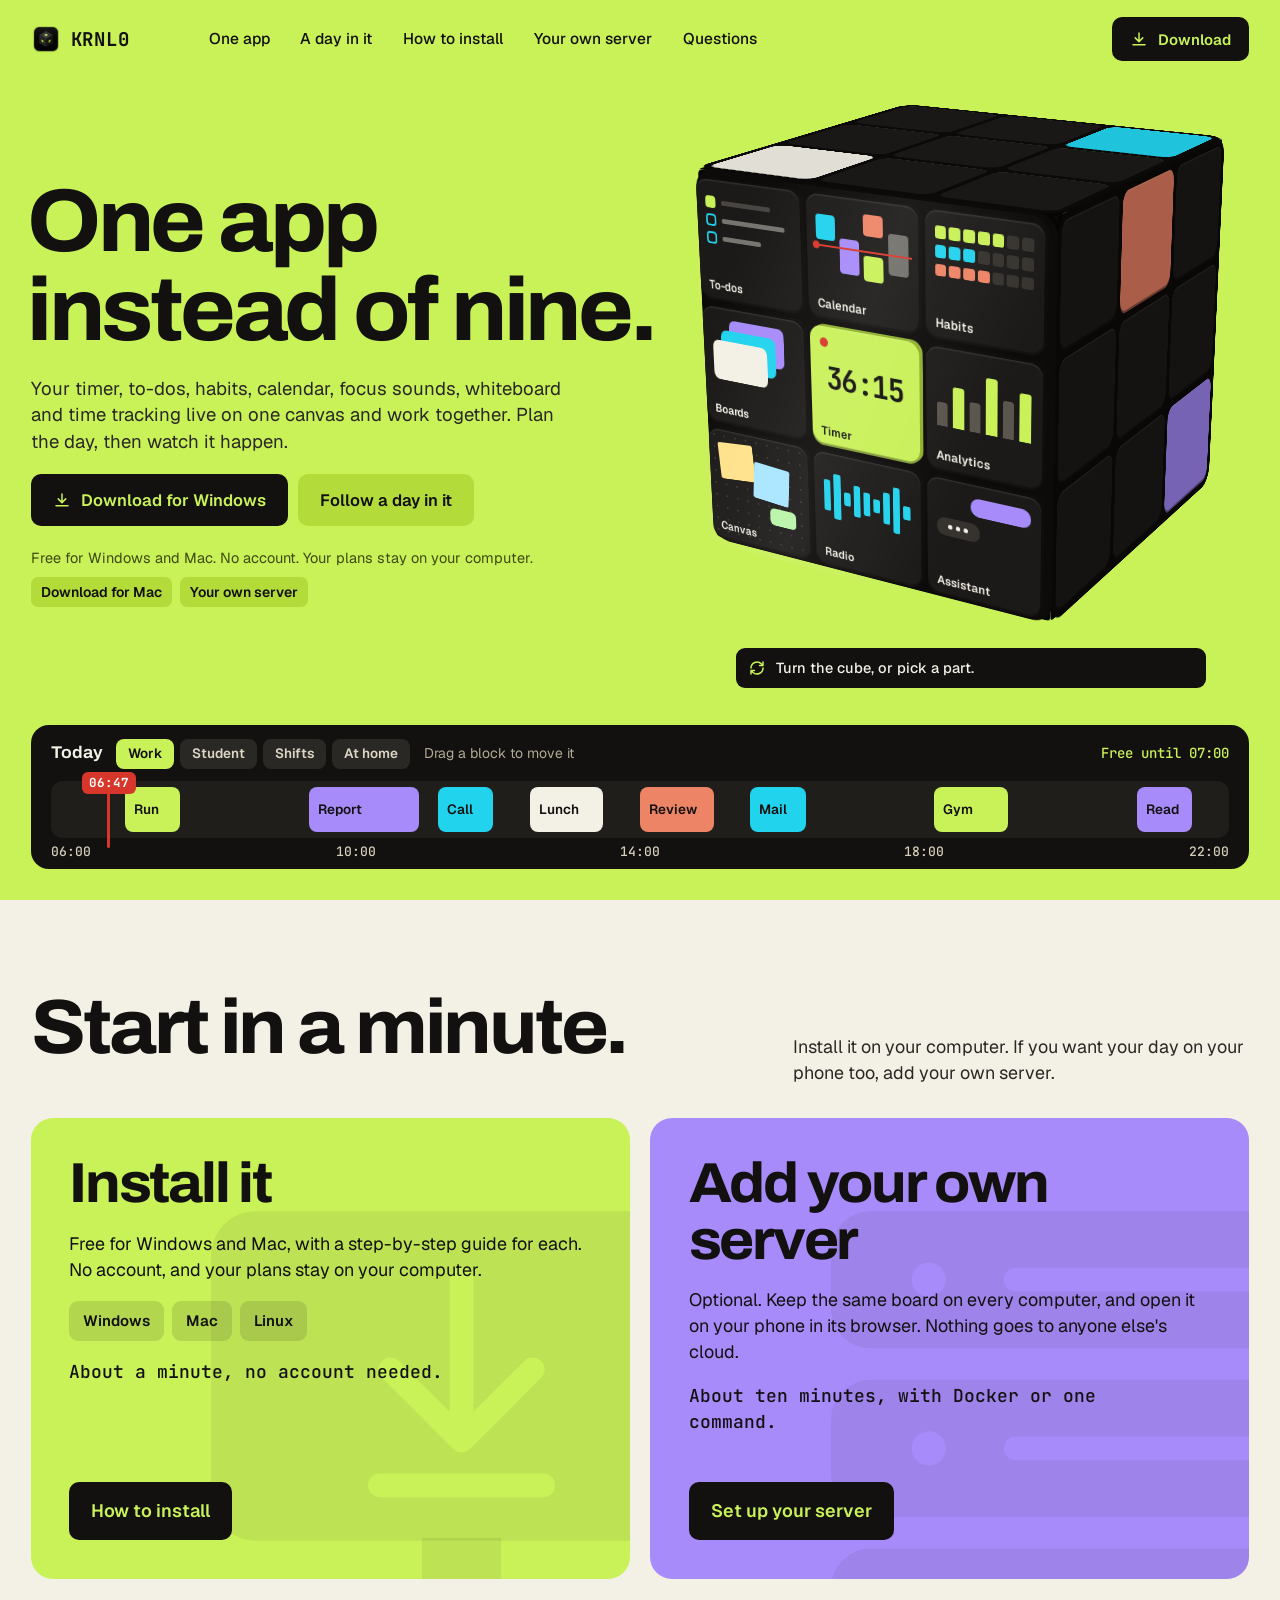
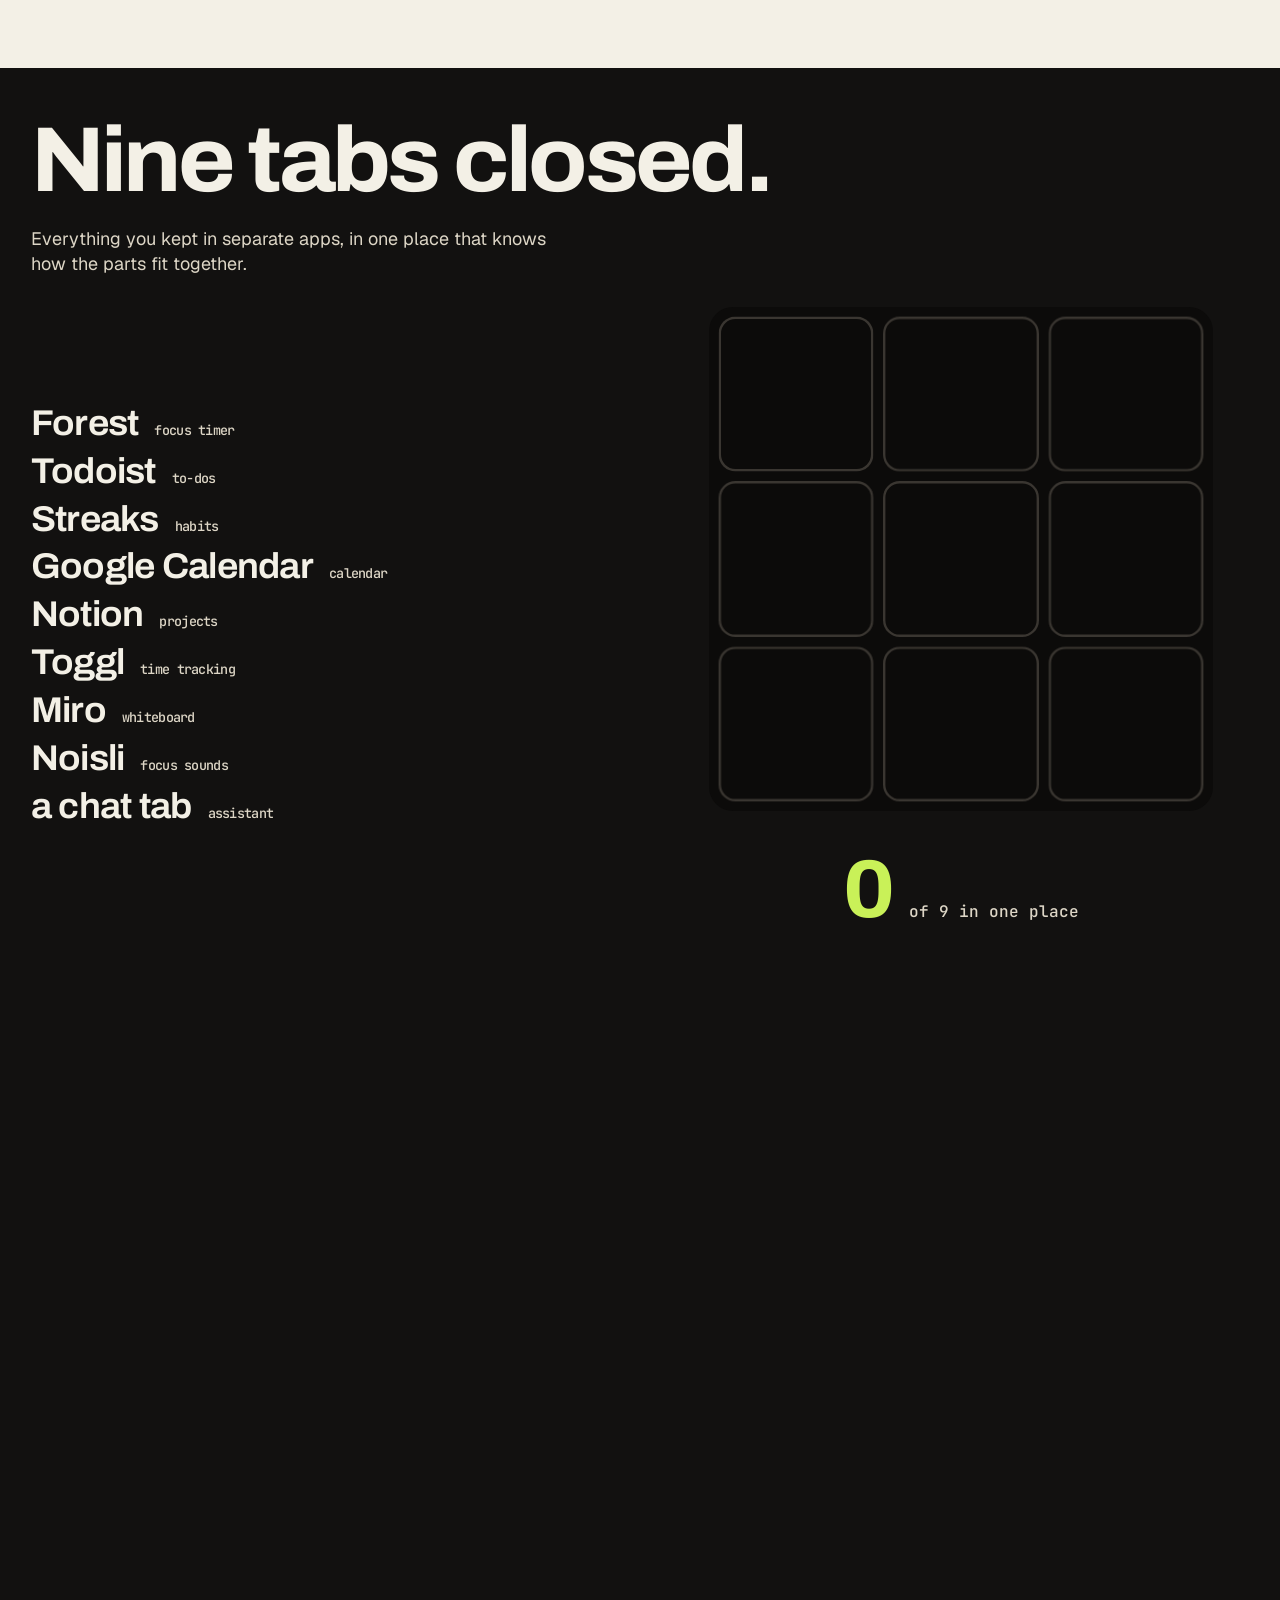
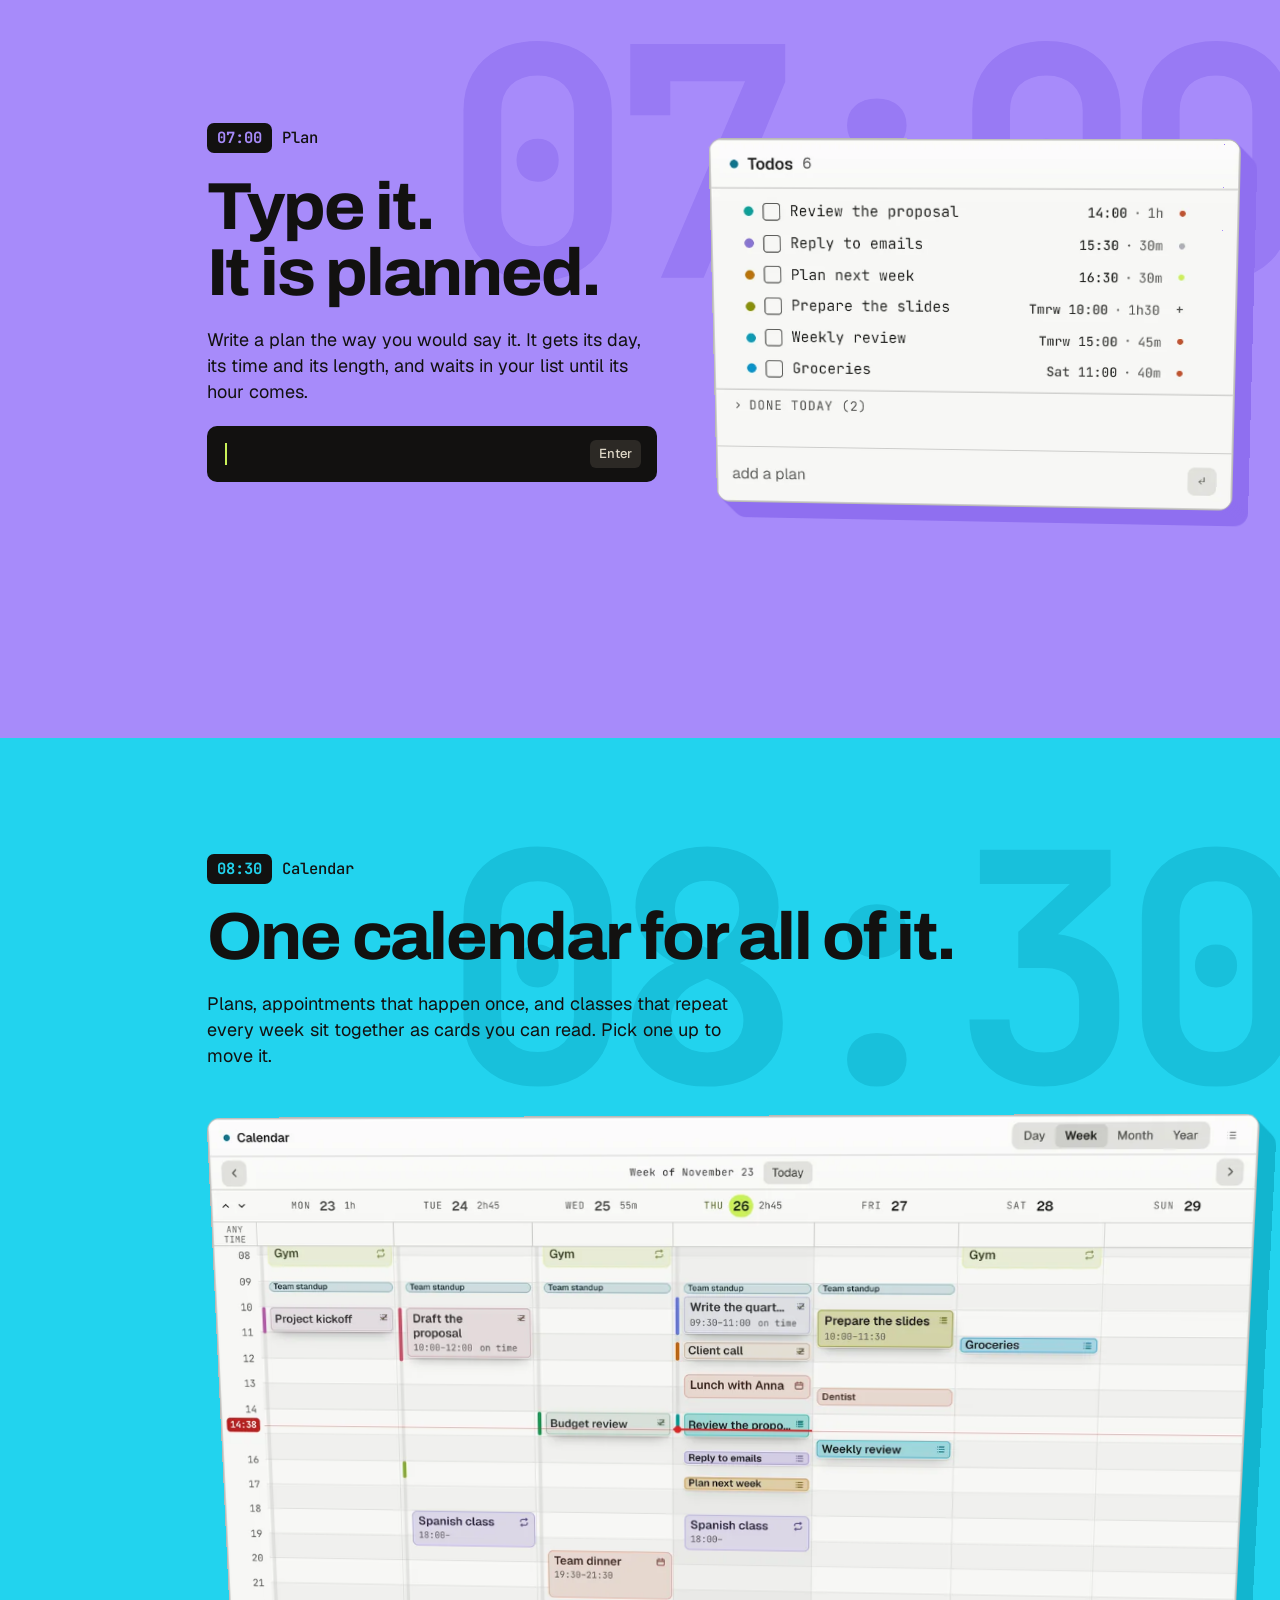
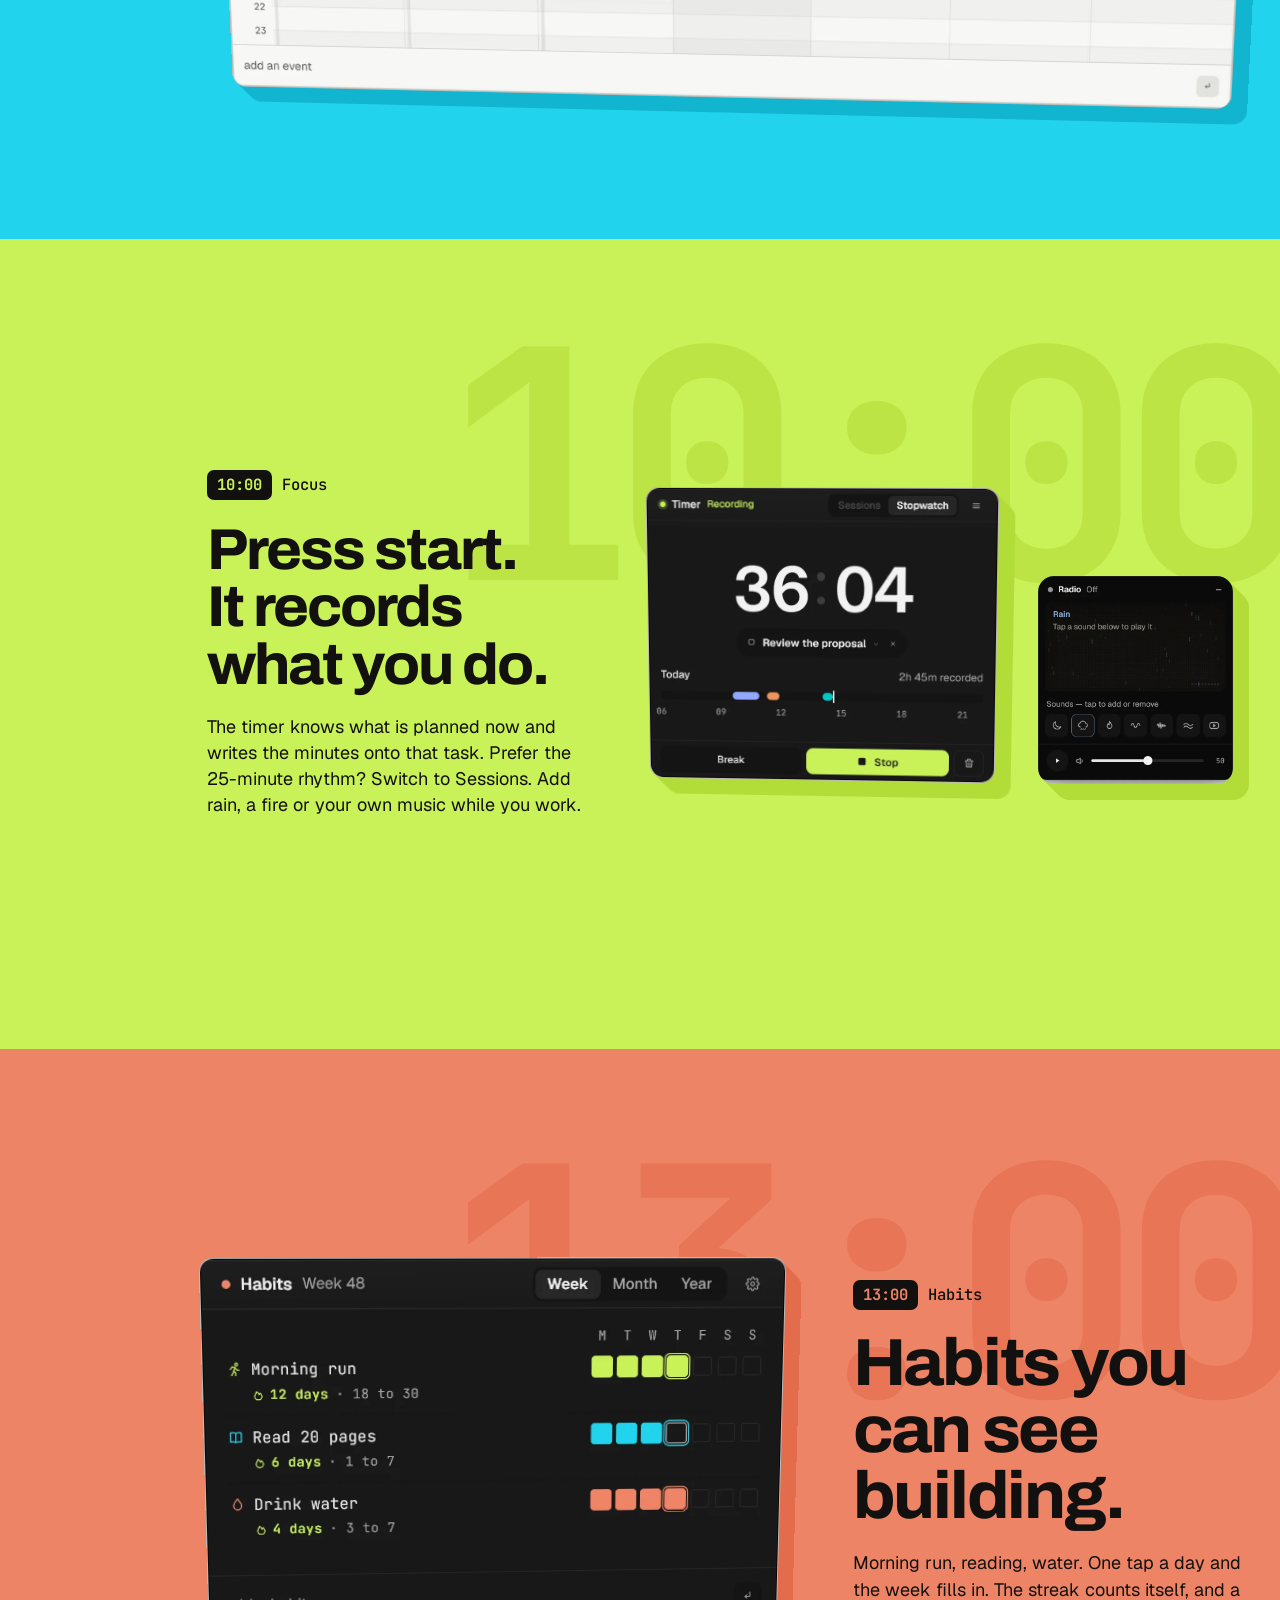
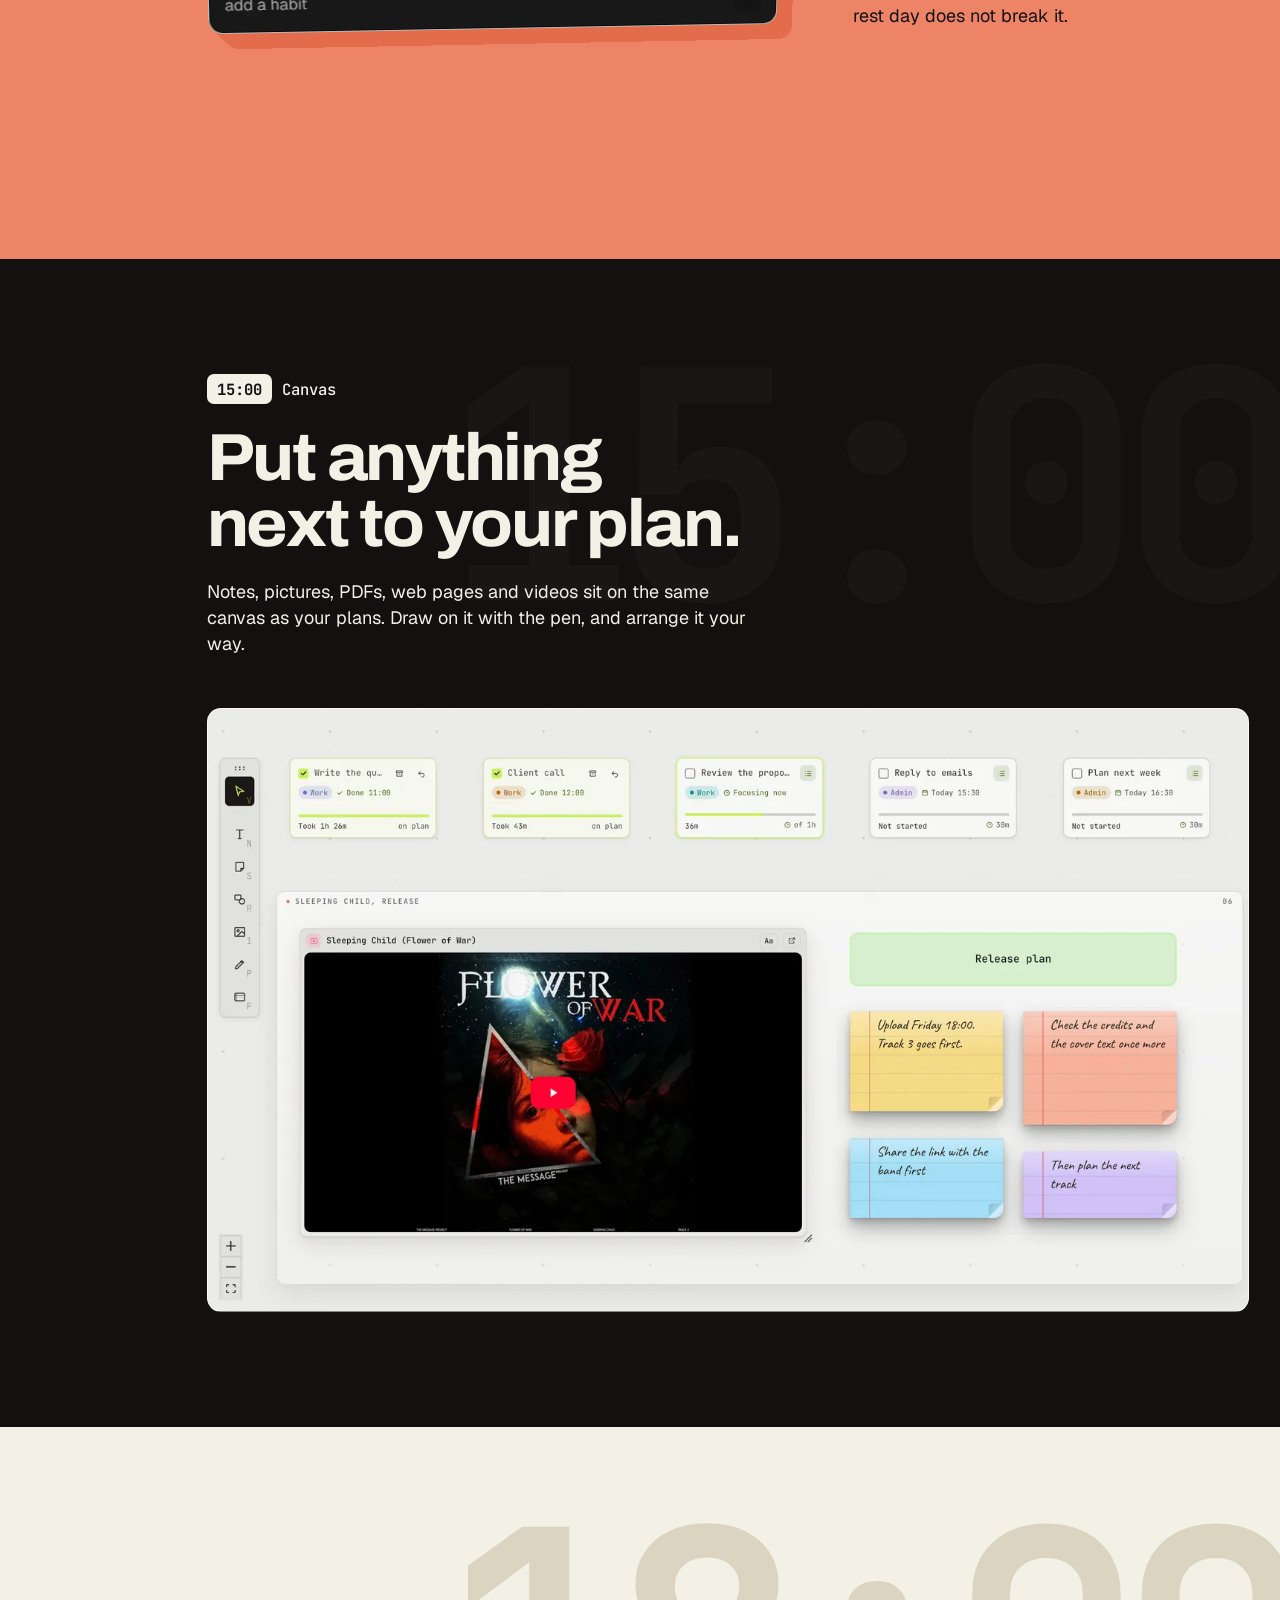
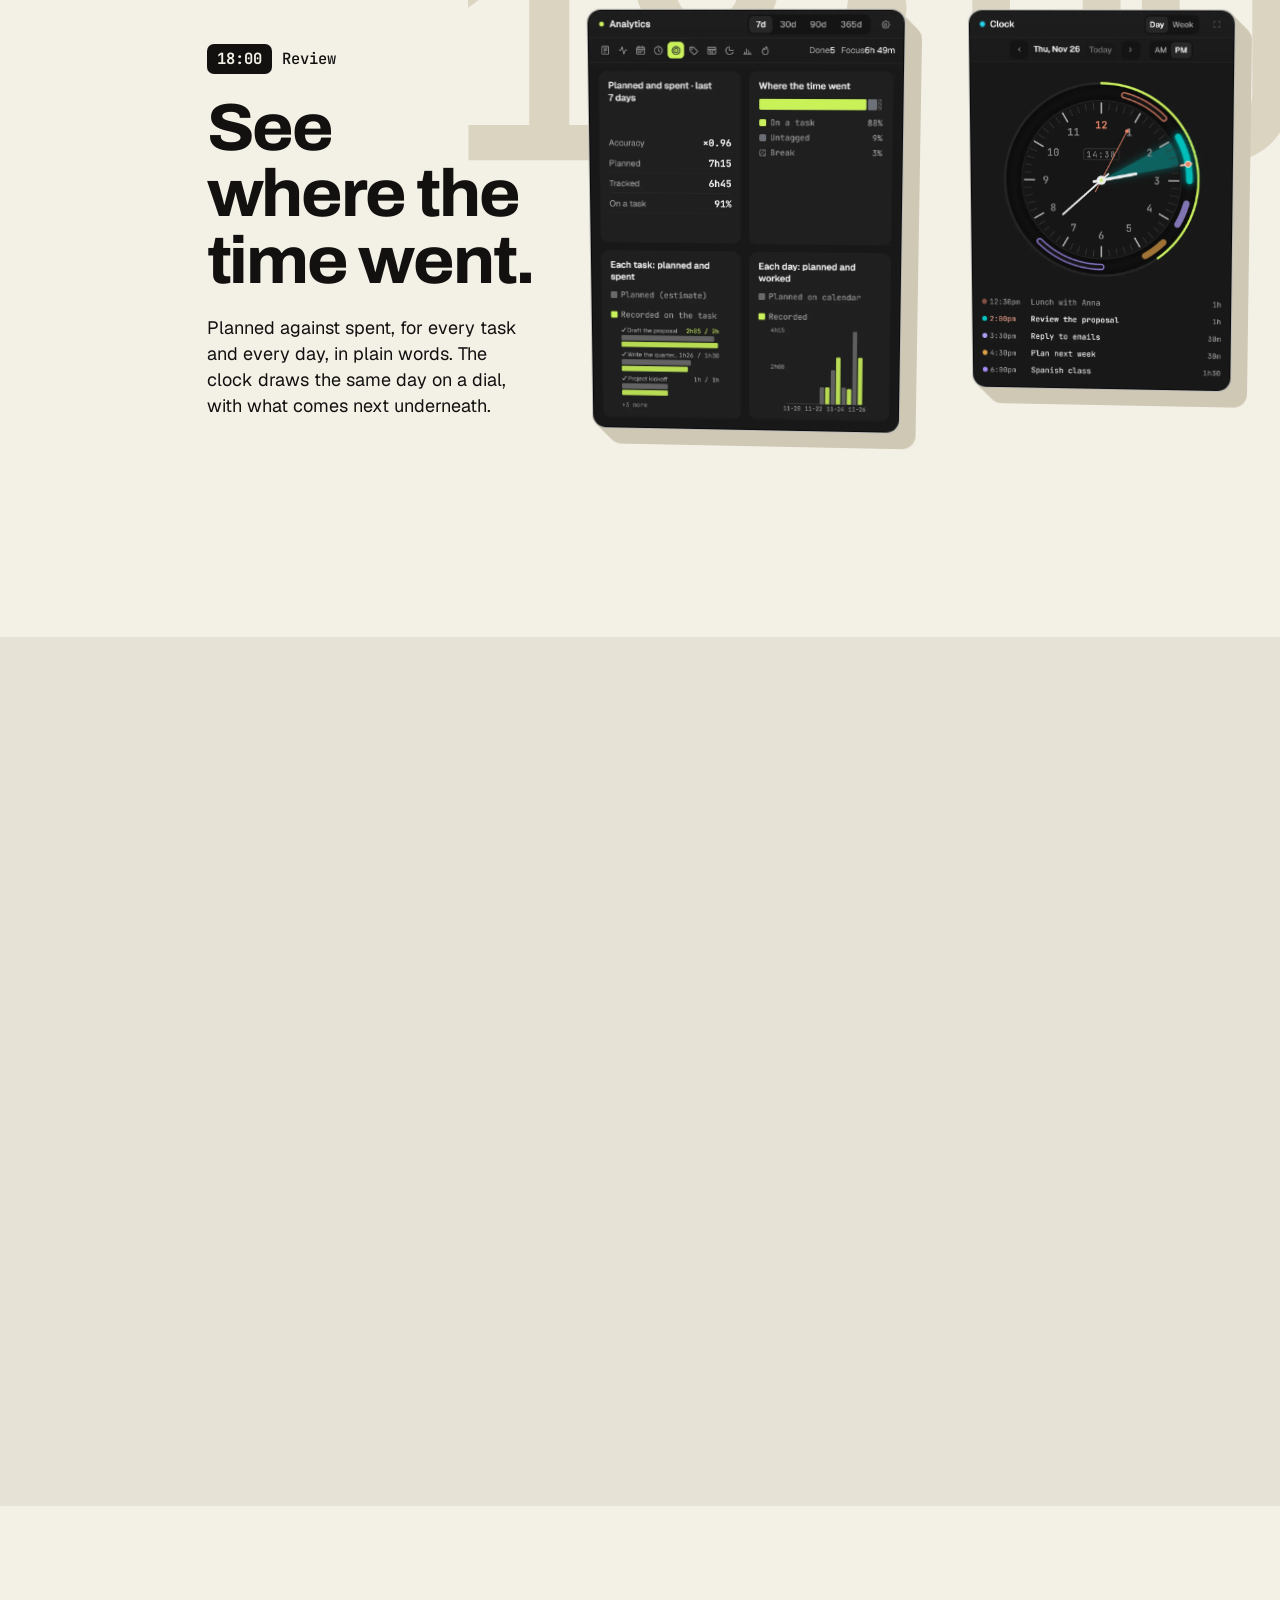
==== commit 877fe49c: "chore: KRNL0 0.17.1; your phone on its side" ====
--- a/index.html
+++ b/index.html
@@ -31,7 +31,7 @@
 <link rel="preload" href="assets/fonts/geist-latin.woff2" as="font" type="font/woff2" crossorigin>
 <link rel="stylesheet" href="site.css?v=d5a4dc9a04">
 <script>document.documentElement.classList.add('js')</script>
-<script type="application/ld+json">{"@context":"https://schema.org","@type":"SoftwareApplication","name":"KRNL0","applicationCategory":"ProductivityApplication","operatingSystem":"Windows, macOS, Linux","offers":{"@type":"Offer","price":"0","priceCurrency":"EUR"},"description":"Timer, to-dos, habits, calendar, clock, focus sounds and analytics on one canvas, working together. Free, no account, and your plans stay on your computer.","author":{"@type":"Person","name":"theMindDeveloper","url":"https://github.com/theMindDeveloper"},"downloadUrl":"https://github.com/theMindDeveloper/krnl0/releases/latest","softwareVersion":"0.17.0"}</script>
+<script type="application/ld+json">{"@context":"https://schema.org","@type":"SoftwareApplication","name":"KRNL0","applicationCategory":"ProductivityApplication","operatingSystem":"Windows, macOS, Linux","offers":{"@type":"Offer","price":"0","priceCurrency":"EUR"},"description":"Timer, to-dos, habits, calendar, clock, focus sounds and analytics on one canvas, working together. Free, no account, and your plans stay on your computer.","author":{"@type":"Person","name":"theMindDeveloper","url":"https://github.com/theMindDeveloper"},"downloadUrl":"https://github.com/theMindDeveloper/krnl0/releases/latest","softwareVersion":"0.17.1"}</script>
 </head>
 <body>
 <a class="skip" href="#main">Skip to content</a>
@@ -90,7 +90,7 @@
           <div class="face f-top" aria-hidden="true"><i></i><i></i><i class="k-cyan"></i><i></i><i></i><i></i><i class="k-paper"></i><i></i><i></i></div>
           <div class="face f-right" aria-hidden="true"><i></i><i class="k-rust"></i><i></i><i></i><i></i><i></i><i></i><i></i><i class="k-purple"></i></div>
           <div class="face f-left" aria-hidden="true"><i class="k-purple"></i><i></i><i></i><i></i><i class="k-acid"></i><i></i><i></i><i></i><i class="k-cyan"></i></div>
-          <div class="face f-back" aria-hidden="true"><i></i><i class="k-cyan"></i><i></i><b class="wm">KRNL0</b><b class="ver">Version <span data-krnl-v>0.17.0</span></b><i class="k-rust"></i></div>
+          <div class="face f-back" aria-hidden="true"><i></i><i class="k-cyan"></i><i></i><b class="wm">KRNL0</b><b class="ver">Version <span data-krnl-v>0.17.1</span></b><i class="k-rust"></i></div>
           <div class="face f-bottom" aria-hidden="true"><i></i><i></i><i></i><i class="k-rust"></i><i></i><i class="k-paper"></i><i></i><i></i><i></i></div>
           <div class="core" aria-hidden="true"><i></i><i></i><i></i><i></i><i></i><i></i><b></b><b></b><b></b><b></b><b></b><b></b><b></b><b></b></div>
         </div>
@@ -322,12 +322,13 @@
 <!-- ═══ NEW ═══ -->
 <section class="news" id="new" aria-labelledby="new-h">
   <div class="news-head">
-    <p class="ver-chip" data-rise>v<span data-krnl-v>0.17.0</span></p>
+    <p class="ver-chip" data-rise>v<span data-krnl-v>0.17.1</span></p>
     <h2 id="new-h" data-rise>What's new</h2>
     <p data-rise>Drag to add your time, name any time you spent, and pick your own colour.</p>
     <a class="btn btn-quiet" href="https://github.com/theMindDeveloper/krnl0/releases/latest" data-rise>All the release notes</a>
   </div>
   <ul class="news-list">
+    <li data-rise><b>Your phone on its side</b><span>On your KRNL0 server, turn the phone sideways and it becomes a small dock: two windows you choose side by side, and the timer in the corner.</span></li>
     <li data-rise><b>Drag to add your time</b><span>Drag across empty hours on the Calendar, or round the Clock. Time that has passed asks what it was and logs it. Time ahead becomes a task, an event or something that repeats.</span></li>
     <li data-rise><b>Name any time you spent</b><span>A game, a call, a walk: past time takes any name, not only a task. Names you used come back as you type, even from their first letters.</span></li>
     <li data-rise><b>Your colour</b><span>Pick one of eight accent colours, or type your own. KRNL0 keeps it readable.</span></li>
@@ -371,7 +372,7 @@
       <a class="btn btn-ghost" href="download.html">Other computers</a>
       <a class="btn btn-ghost" href="https://github.com/theMindDeveloper/krnl0">Source on GitHub</a>
     </div>
-    <p class="cta-meta" data-rise>Free. Version <span data-krnl-v>0.17.0</span>. The Windows installer keeps itself up to date.</p>
+    <p class="cta-meta" data-rise>Free. Version <span data-krnl-v>0.17.1</span>. The Windows installer keeps itself up to date.</p>
   </div>
 </section>
 
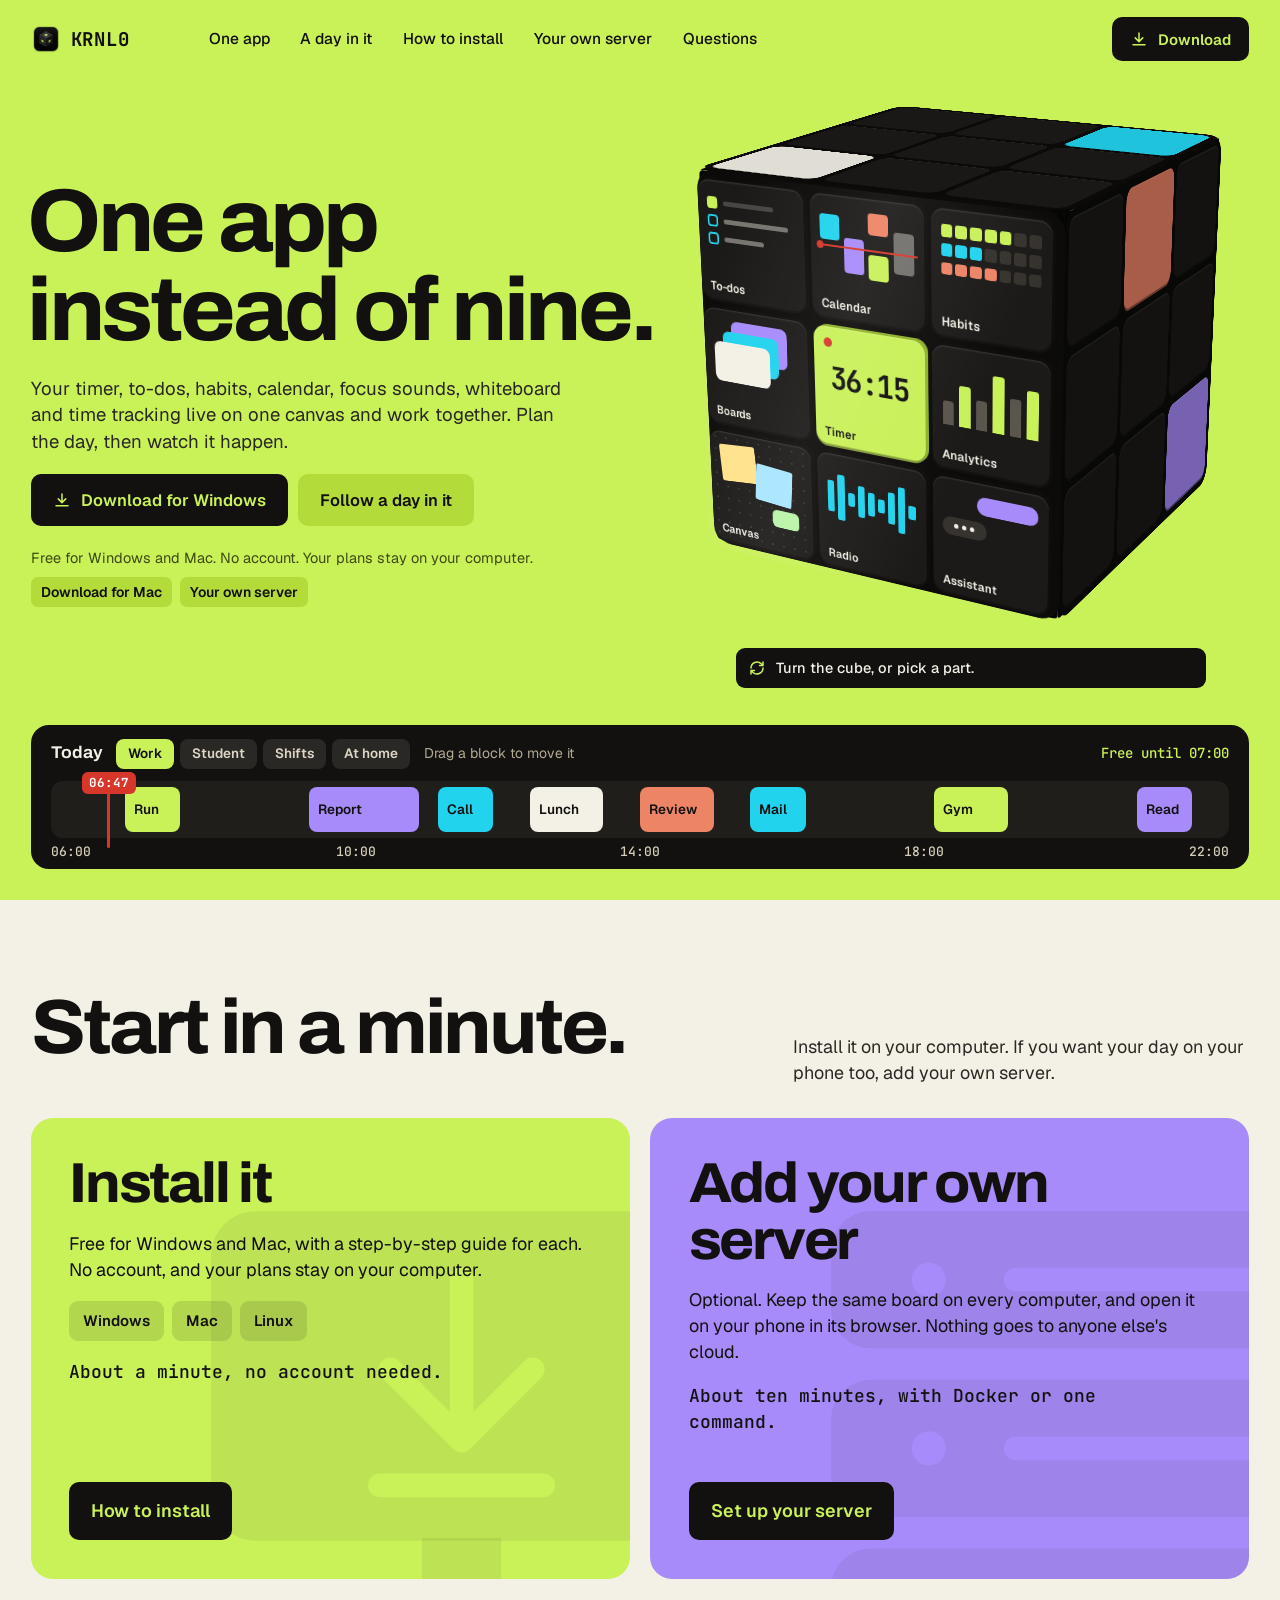
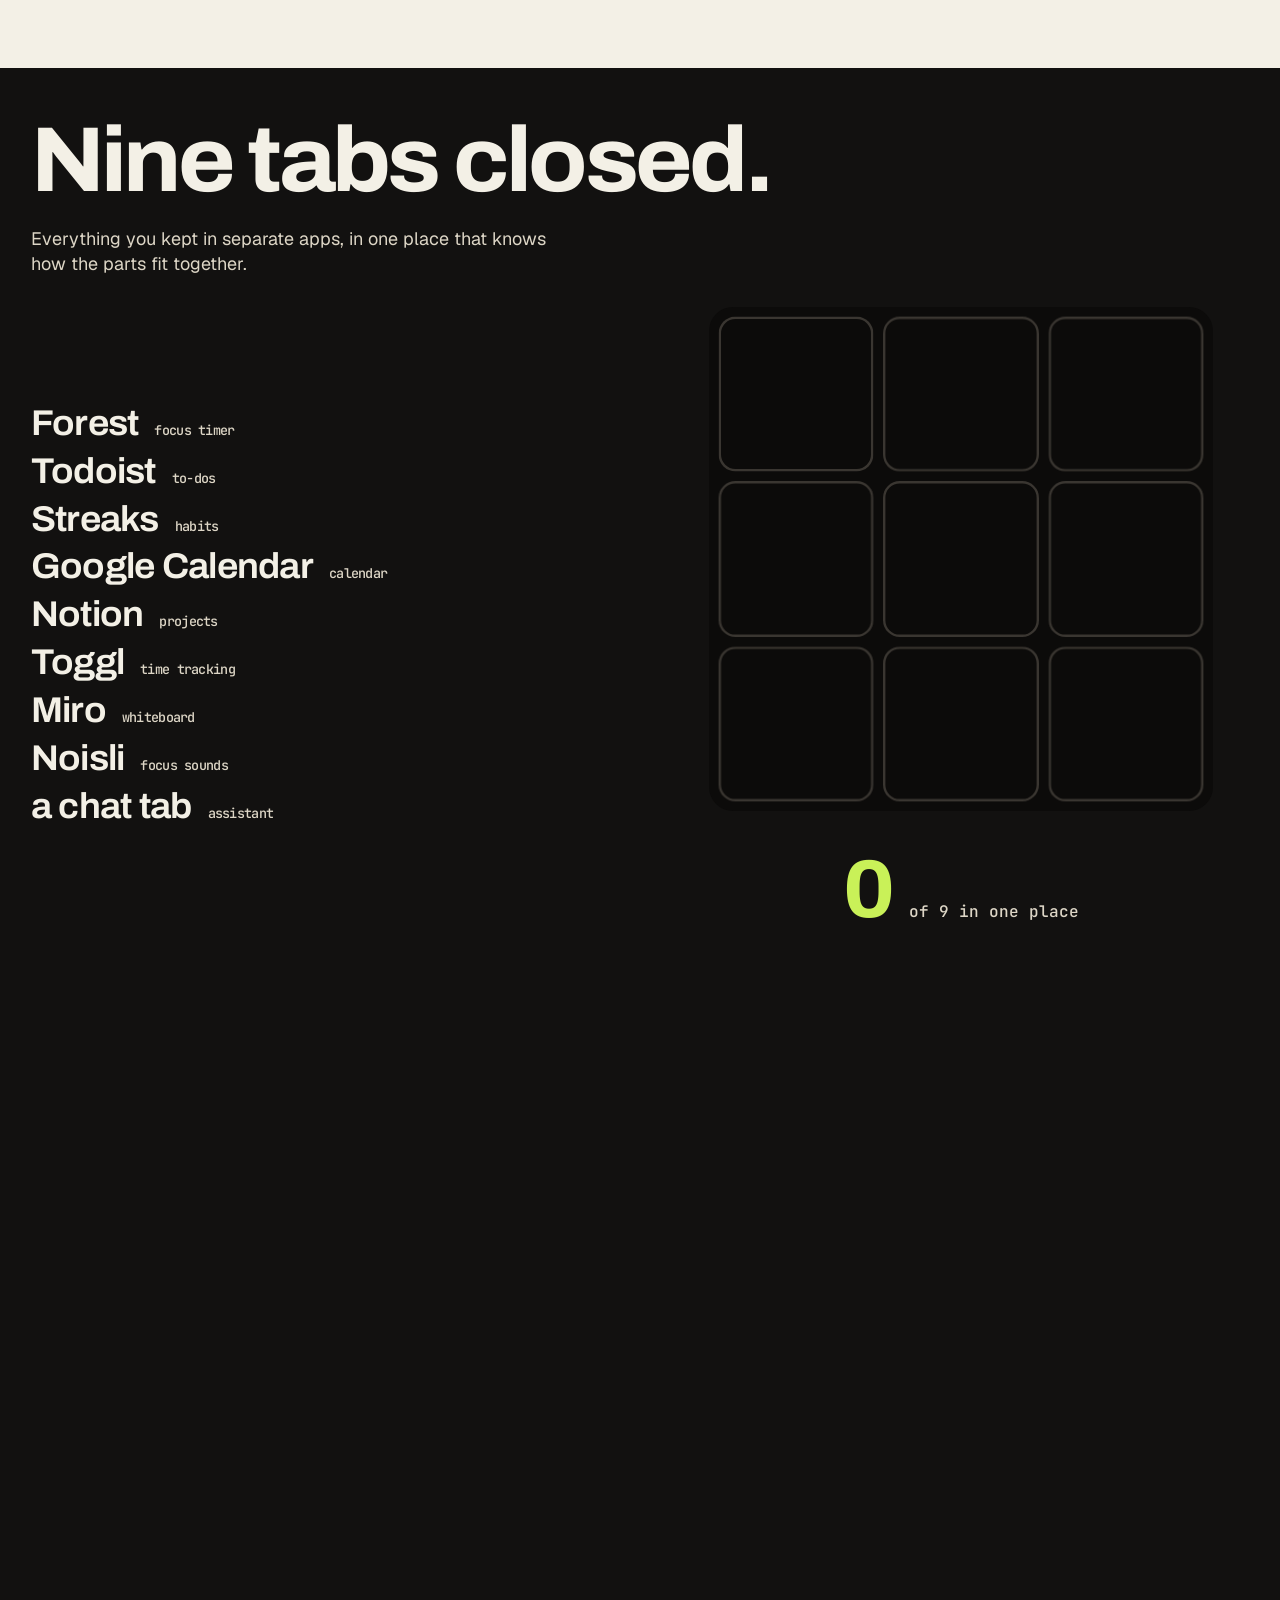
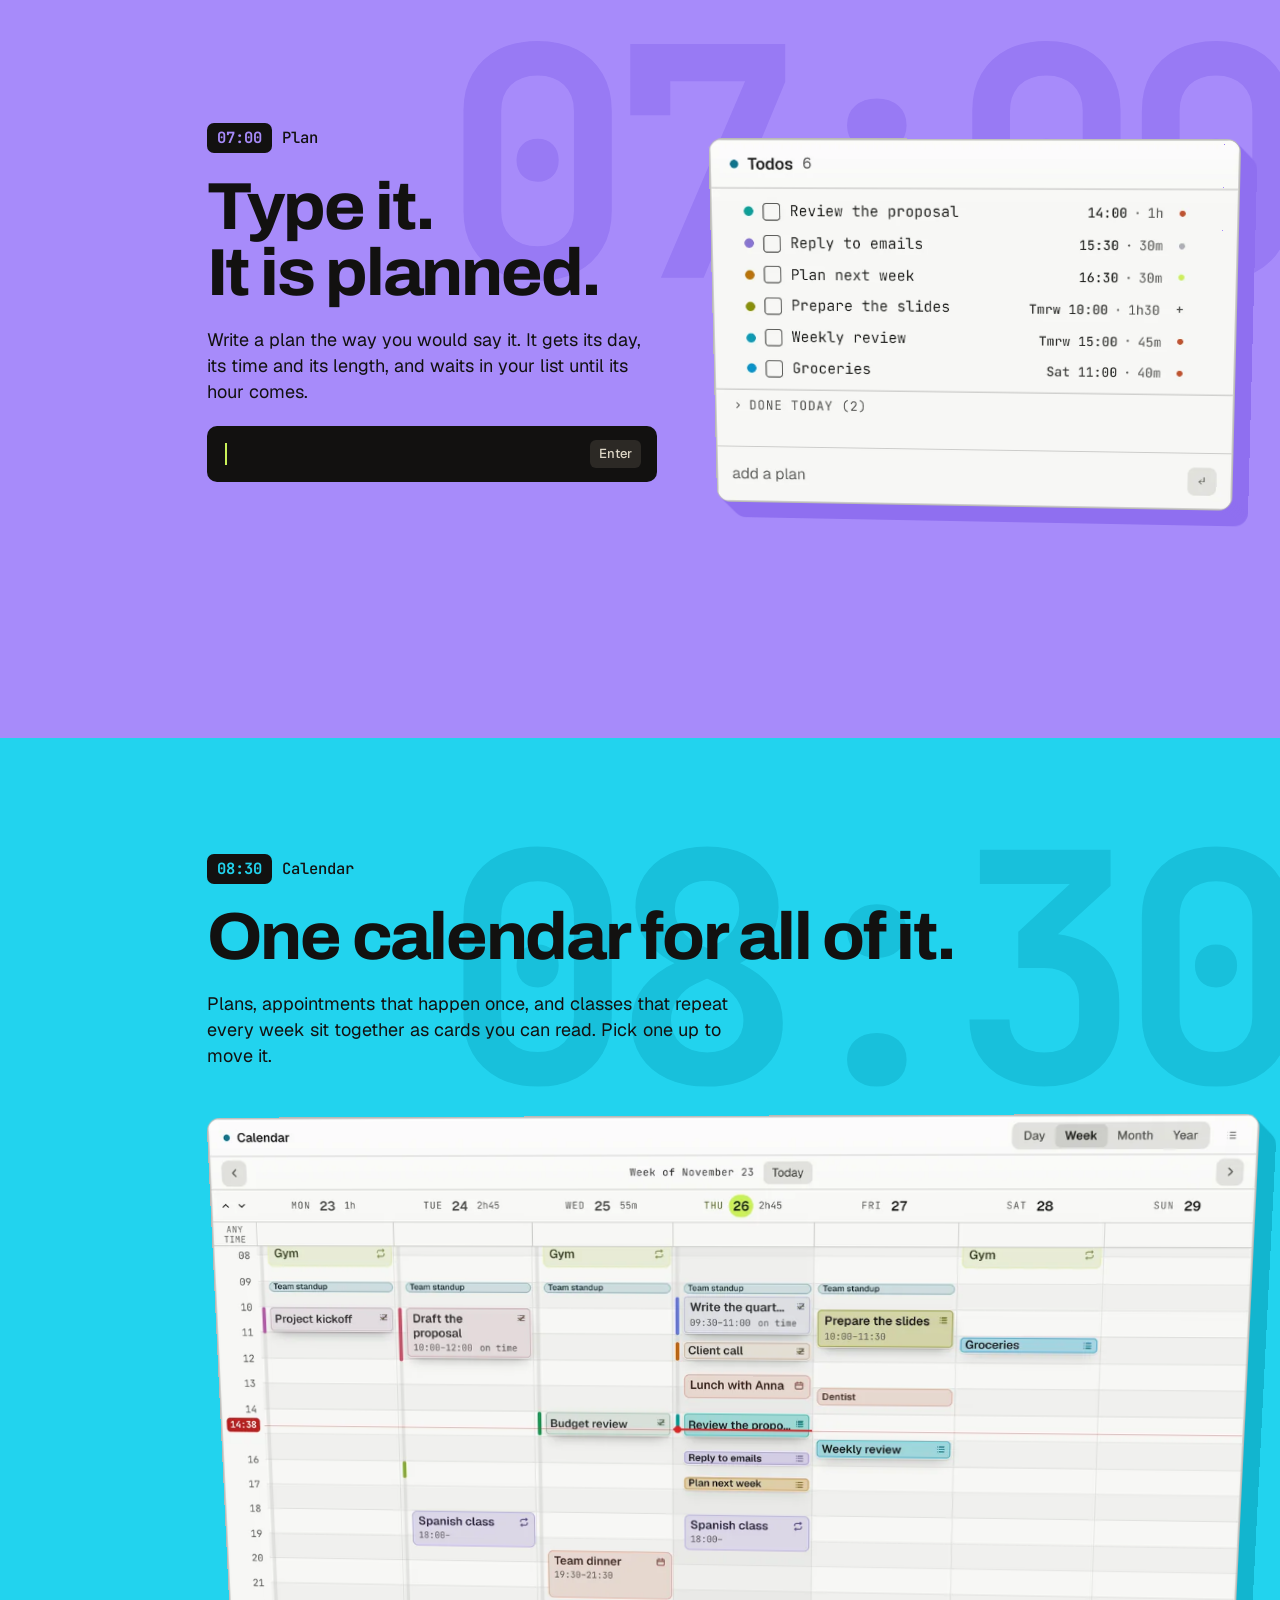
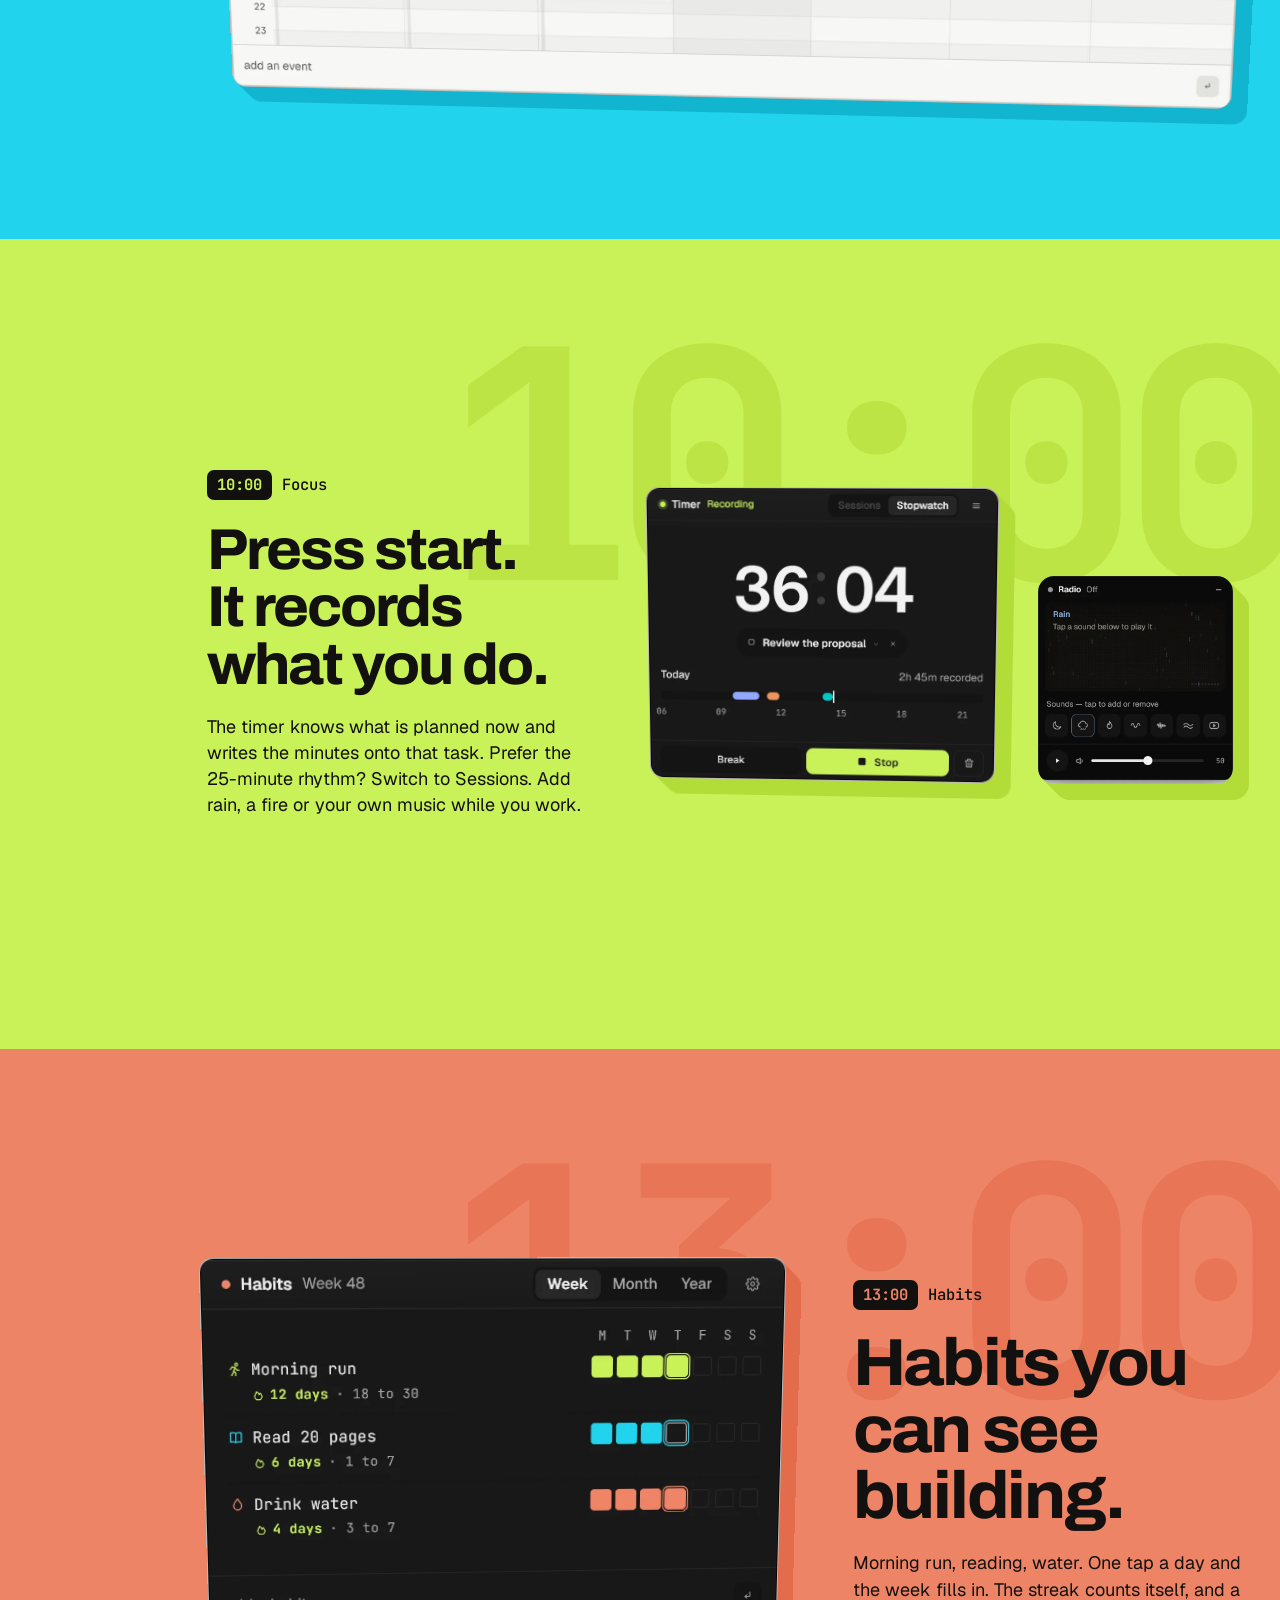
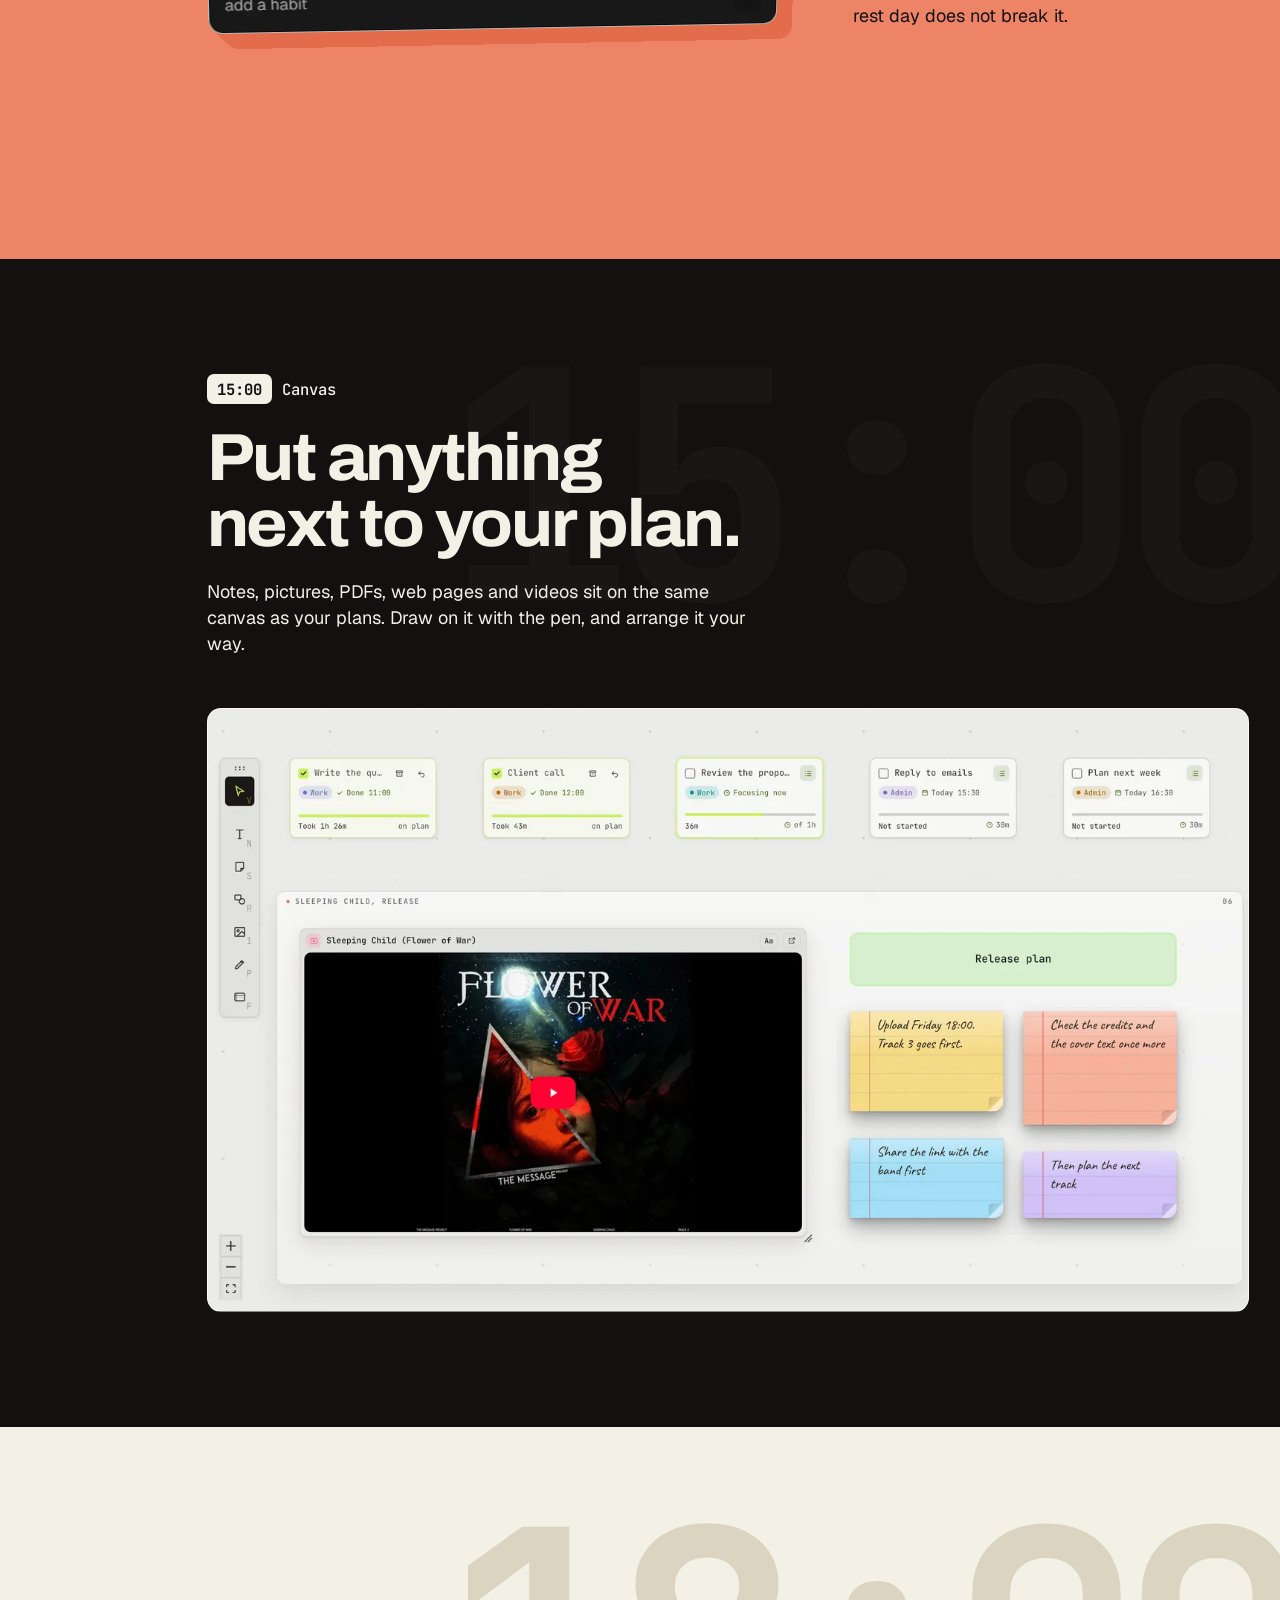
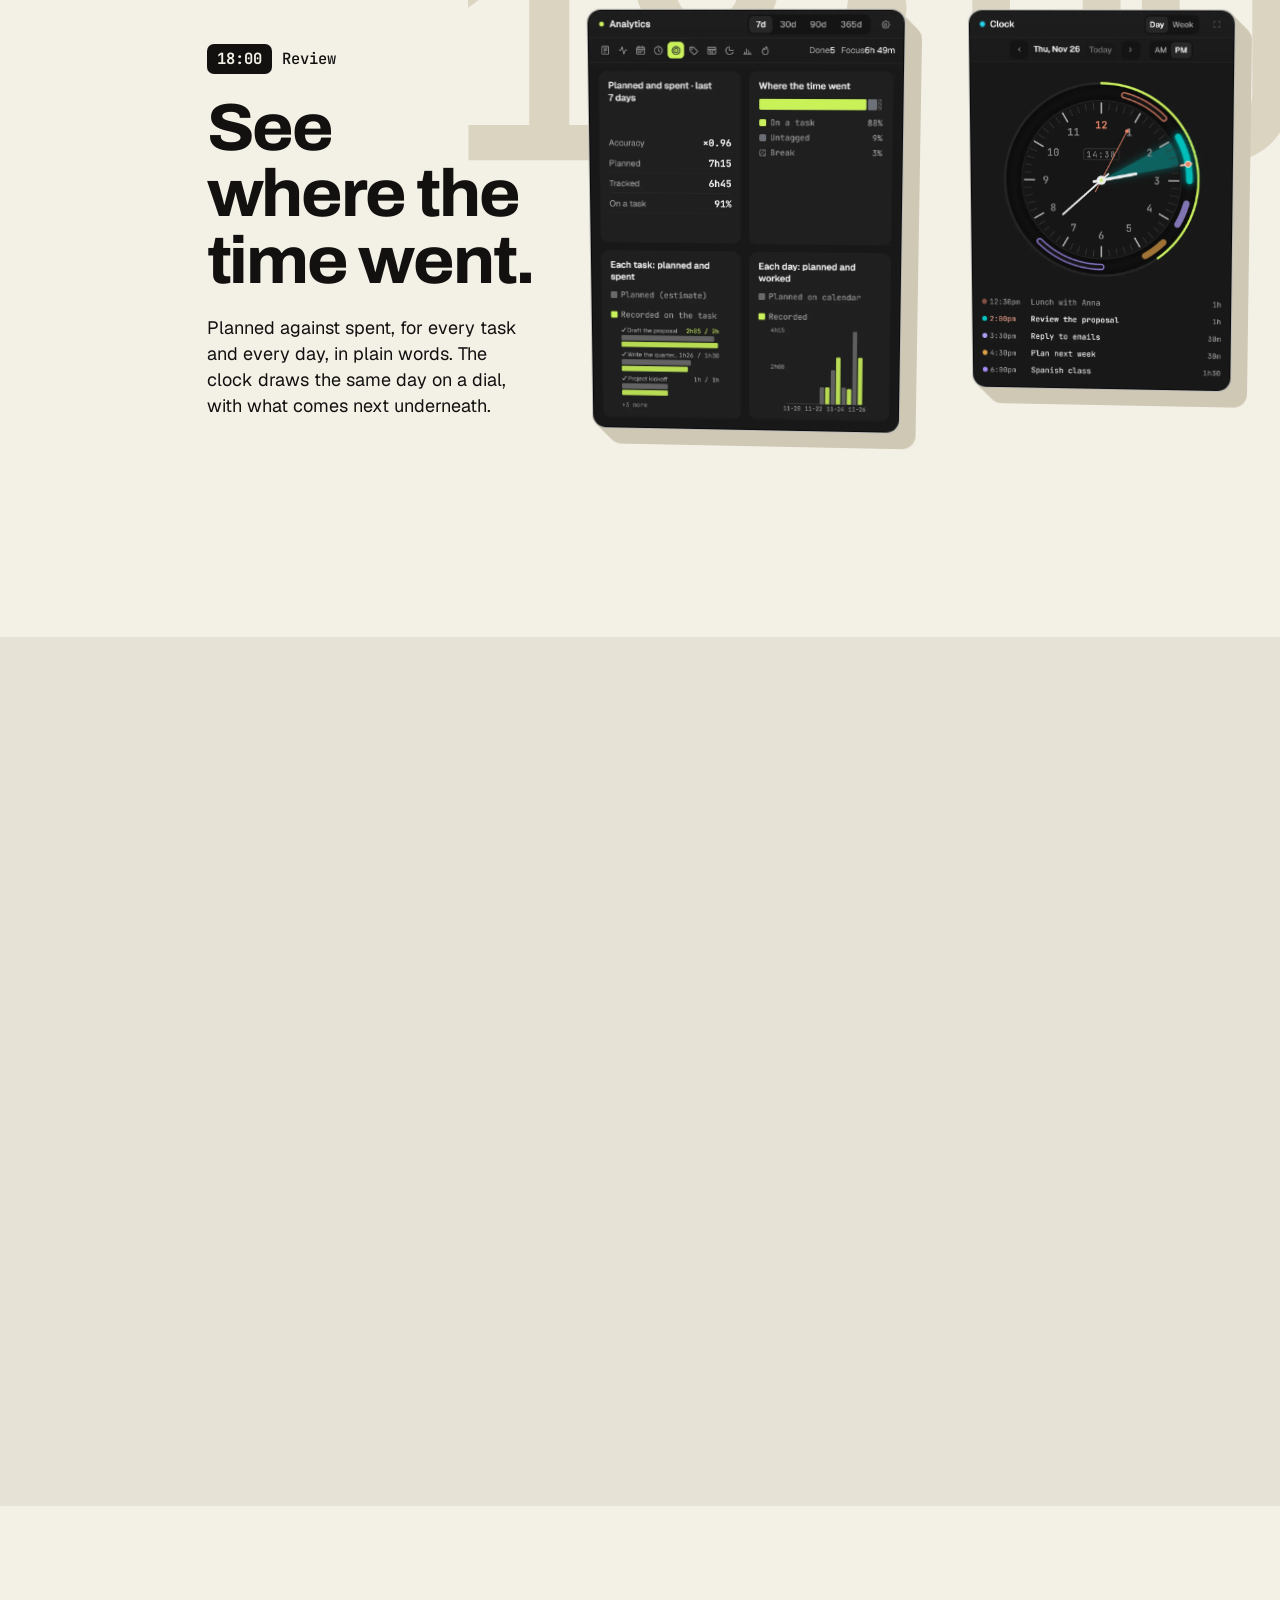
==== commit 8c1d8368: "chore: KRNL0 0.17.2; hold, then drag" ====
--- a/index.html
+++ b/index.html
@@ -31,7 +31,7 @@
 <link rel="preload" href="assets/fonts/geist-latin.woff2" as="font" type="font/woff2" crossorigin>
 <link rel="stylesheet" href="site.css?v=d5a4dc9a04">
 <script>document.documentElement.classList.add('js')</script>
-<script type="application/ld+json">{"@context":"https://schema.org","@type":"SoftwareApplication","name":"KRNL0","applicationCategory":"ProductivityApplication","operatingSystem":"Windows, macOS, Linux","offers":{"@type":"Offer","price":"0","priceCurrency":"EUR"},"description":"Timer, to-dos, habits, calendar, clock, focus sounds and analytics on one canvas, working together. Free, no account, and your plans stay on your computer.","author":{"@type":"Person","name":"theMindDeveloper","url":"https://github.com/theMindDeveloper"},"downloadUrl":"https://github.com/theMindDeveloper/krnl0/releases/latest","softwareVersion":"0.17.1"}</script>
+<script type="application/ld+json">{"@context":"https://schema.org","@type":"SoftwareApplication","name":"KRNL0","applicationCategory":"ProductivityApplication","operatingSystem":"Windows, macOS, Linux","offers":{"@type":"Offer","price":"0","priceCurrency":"EUR"},"description":"Timer, to-dos, habits, calendar, clock, focus sounds and analytics on one canvas, working together. Free, no account, and your plans stay on your computer.","author":{"@type":"Person","name":"theMindDeveloper","url":"https://github.com/theMindDeveloper"},"downloadUrl":"https://github.com/theMindDeveloper/krnl0/releases/latest","softwareVersion":"0.17.2"}</script>
 </head>
 <body>
 <a class="skip" href="#main">Skip to content</a>
@@ -90,7 +90,7 @@
           <div class="face f-top" aria-hidden="true"><i></i><i></i><i class="k-cyan"></i><i></i><i></i><i></i><i class="k-paper"></i><i></i><i></i></div>
           <div class="face f-right" aria-hidden="true"><i></i><i class="k-rust"></i><i></i><i></i><i></i><i></i><i></i><i></i><i class="k-purple"></i></div>
           <div class="face f-left" aria-hidden="true"><i class="k-purple"></i><i></i><i></i><i></i><i class="k-acid"></i><i></i><i></i><i></i><i class="k-cyan"></i></div>
-          <div class="face f-back" aria-hidden="true"><i></i><i class="k-cyan"></i><i></i><b class="wm">KRNL0</b><b class="ver">Version <span data-krnl-v>0.17.1</span></b><i class="k-rust"></i></div>
+          <div class="face f-back" aria-hidden="true"><i></i><i class="k-cyan"></i><i></i><b class="wm">KRNL0</b><b class="ver">Version <span data-krnl-v>0.17.2</span></b><i class="k-rust"></i></div>
           <div class="face f-bottom" aria-hidden="true"><i></i><i></i><i></i><i class="k-rust"></i><i></i><i class="k-paper"></i><i></i><i></i><i></i></div>
           <div class="core" aria-hidden="true"><i></i><i></i><i></i><i></i><i></i><i></i><b></b><b></b><b></b><b></b><b></b><b></b><b></b><b></b></div>
         </div>
@@ -322,12 +322,13 @@
 <!-- ═══ NEW ═══ -->
 <section class="news" id="new" aria-labelledby="new-h">
   <div class="news-head">
-    <p class="ver-chip" data-rise>v<span data-krnl-v>0.17.1</span></p>
+    <p class="ver-chip" data-rise>v<span data-krnl-v>0.17.2</span></p>
     <h2 id="new-h" data-rise>What's new</h2>
     <p data-rise>Drag to add your time, name any time you spent, and pick your own colour.</p>
     <a class="btn btn-quiet" href="https://github.com/theMindDeveloper/krnl0/releases/latest" data-rise>All the release notes</a>
   </div>
   <ul class="news-list">
+    <li data-rise><b>Hold, then drag</b><span>On an iPad or a phone, hold a plan still for a moment and drag it to a new time. A quick swipe still scrolls.</span></li>
     <li data-rise><b>Your phone on its side</b><span>On your KRNL0 server, turn the phone sideways and it becomes a small dock: two windows you choose side by side, and the timer in the corner.</span></li>
     <li data-rise><b>Drag to add your time</b><span>Drag across empty hours on the Calendar, or round the Clock. Time that has passed asks what it was and logs it. Time ahead becomes a task, an event or something that repeats.</span></li>
     <li data-rise><b>Name any time you spent</b><span>A game, a call, a walk: past time takes any name, not only a task. Names you used come back as you type, even from their first letters.</span></li>
@@ -372,7 +373,7 @@
       <a class="btn btn-ghost" href="download.html">Other computers</a>
       <a class="btn btn-ghost" href="https://github.com/theMindDeveloper/krnl0">Source on GitHub</a>
     </div>
-    <p class="cta-meta" data-rise>Free. Version <span data-krnl-v>0.17.1</span>. The Windows installer keeps itself up to date.</p>
+    <p class="cta-meta" data-rise>Free. Version <span data-krnl-v>0.17.2</span>. The Windows installer keeps itself up to date.</p>
   </div>
 </section>
 
